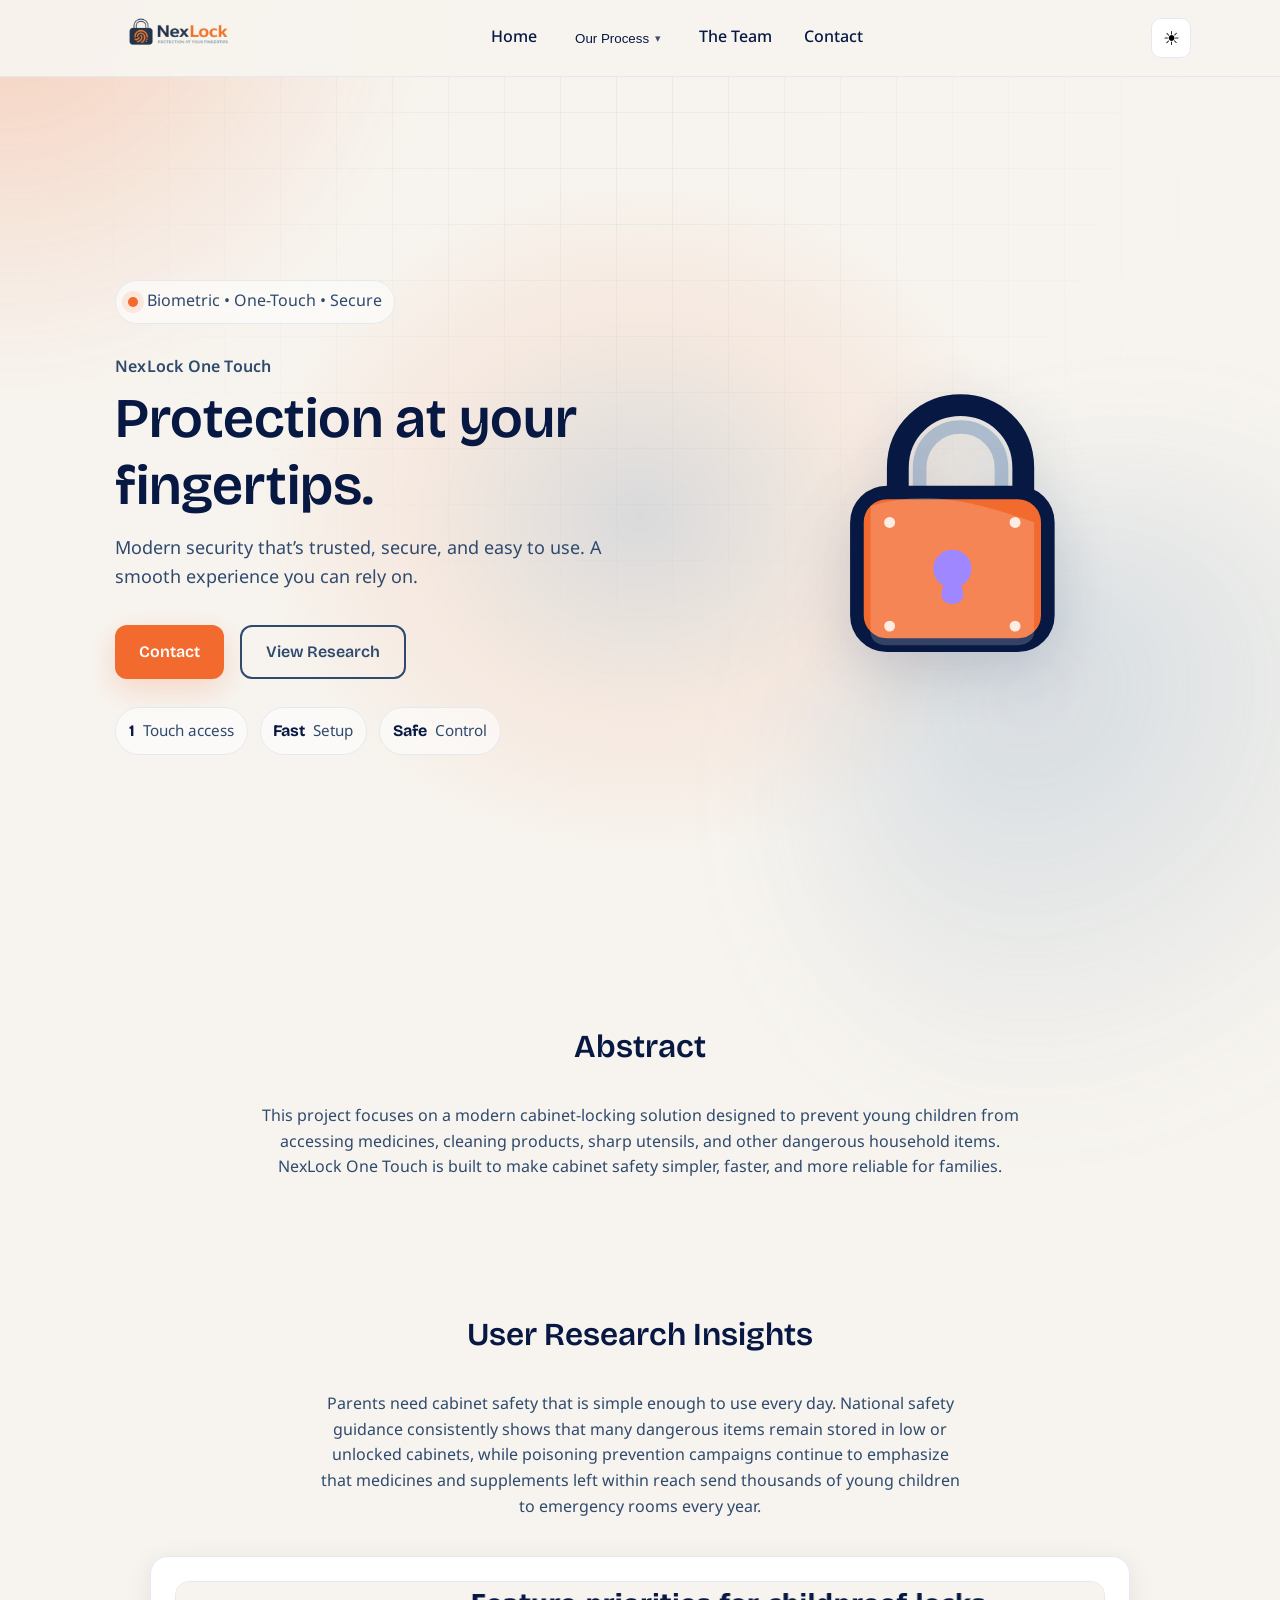
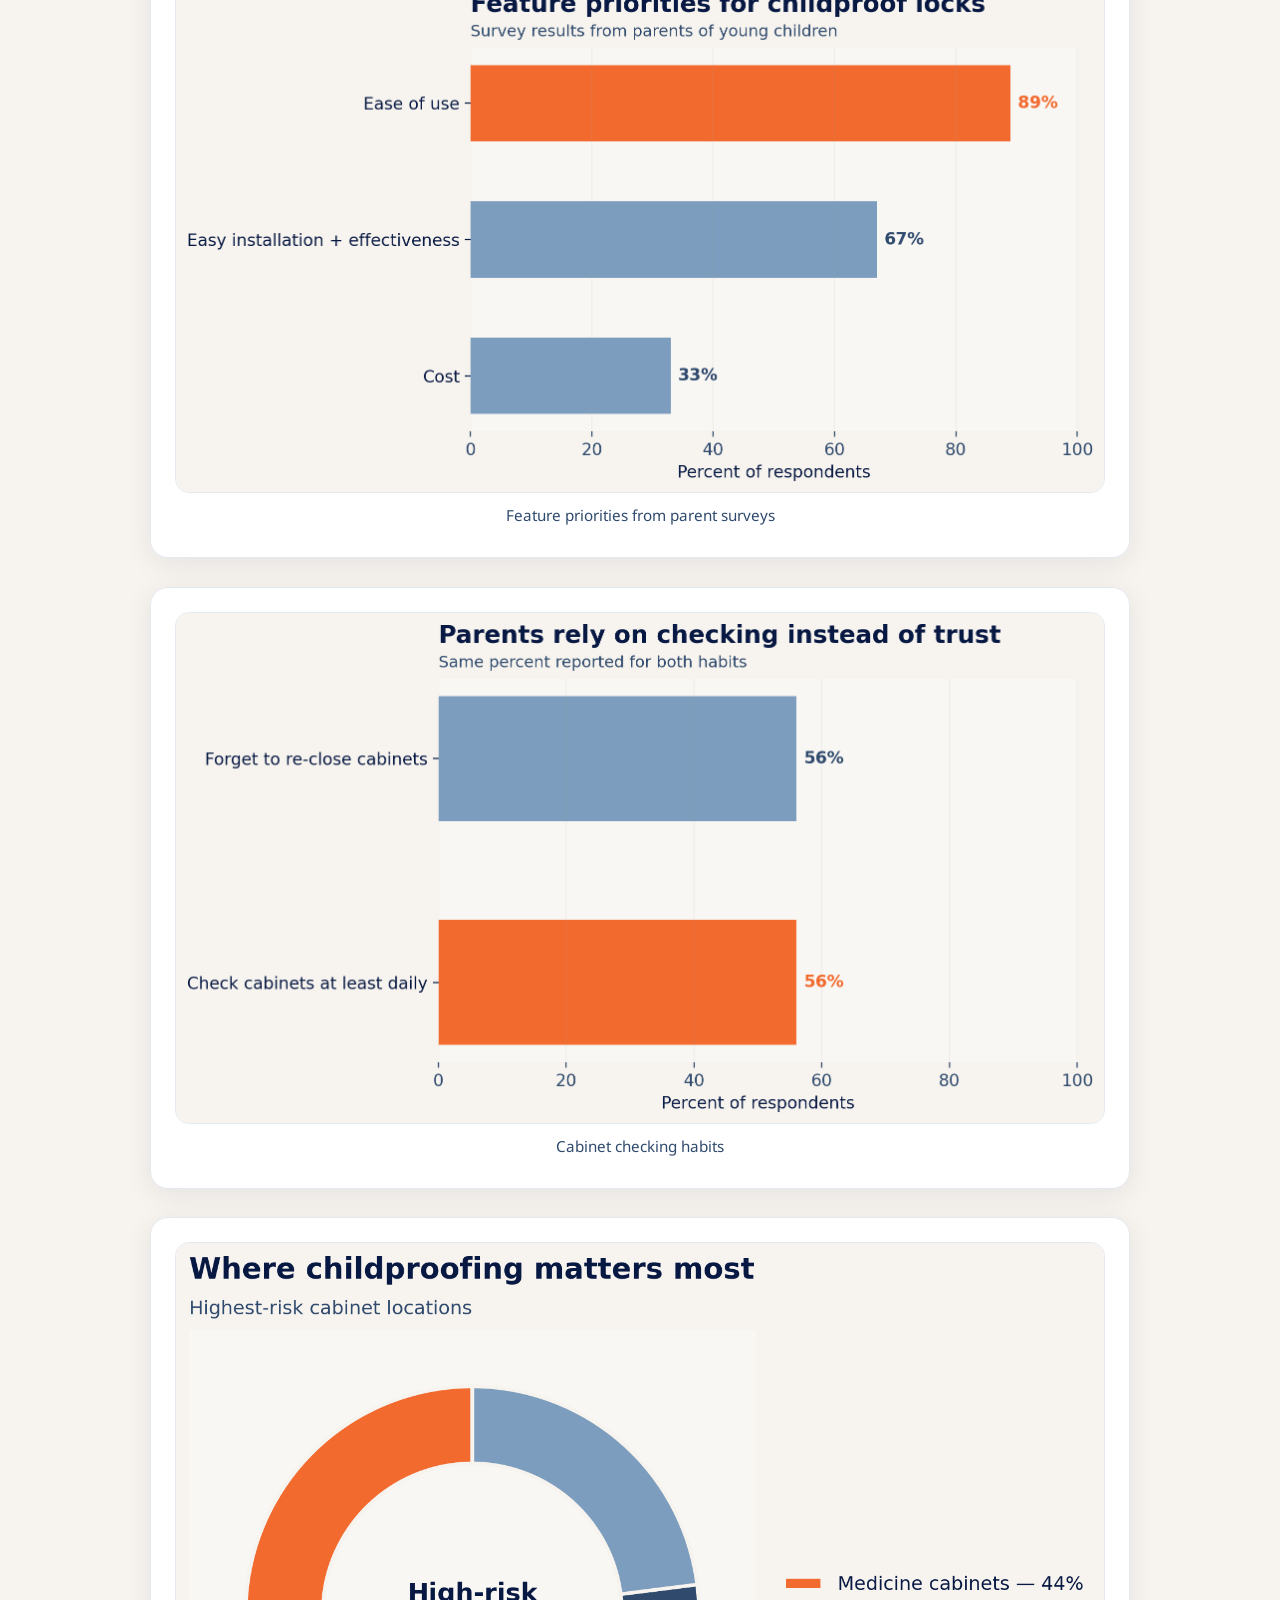
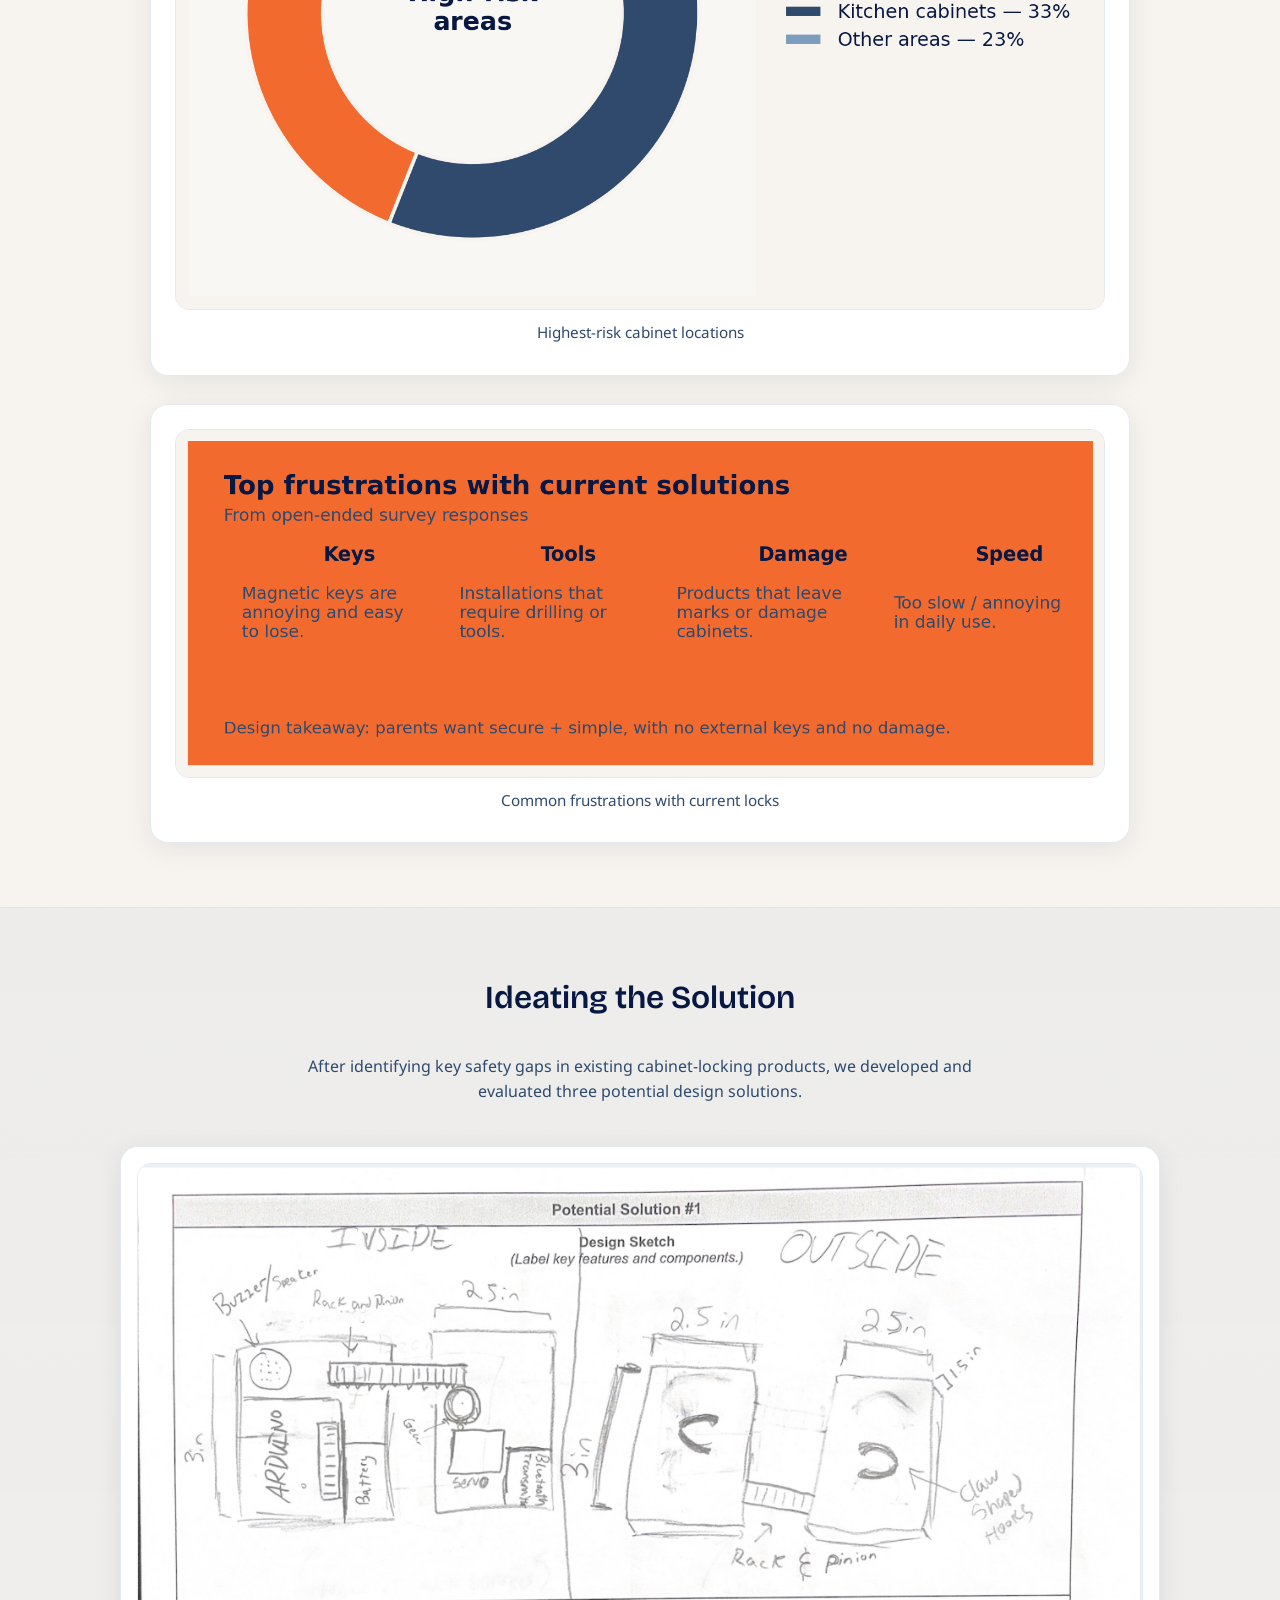
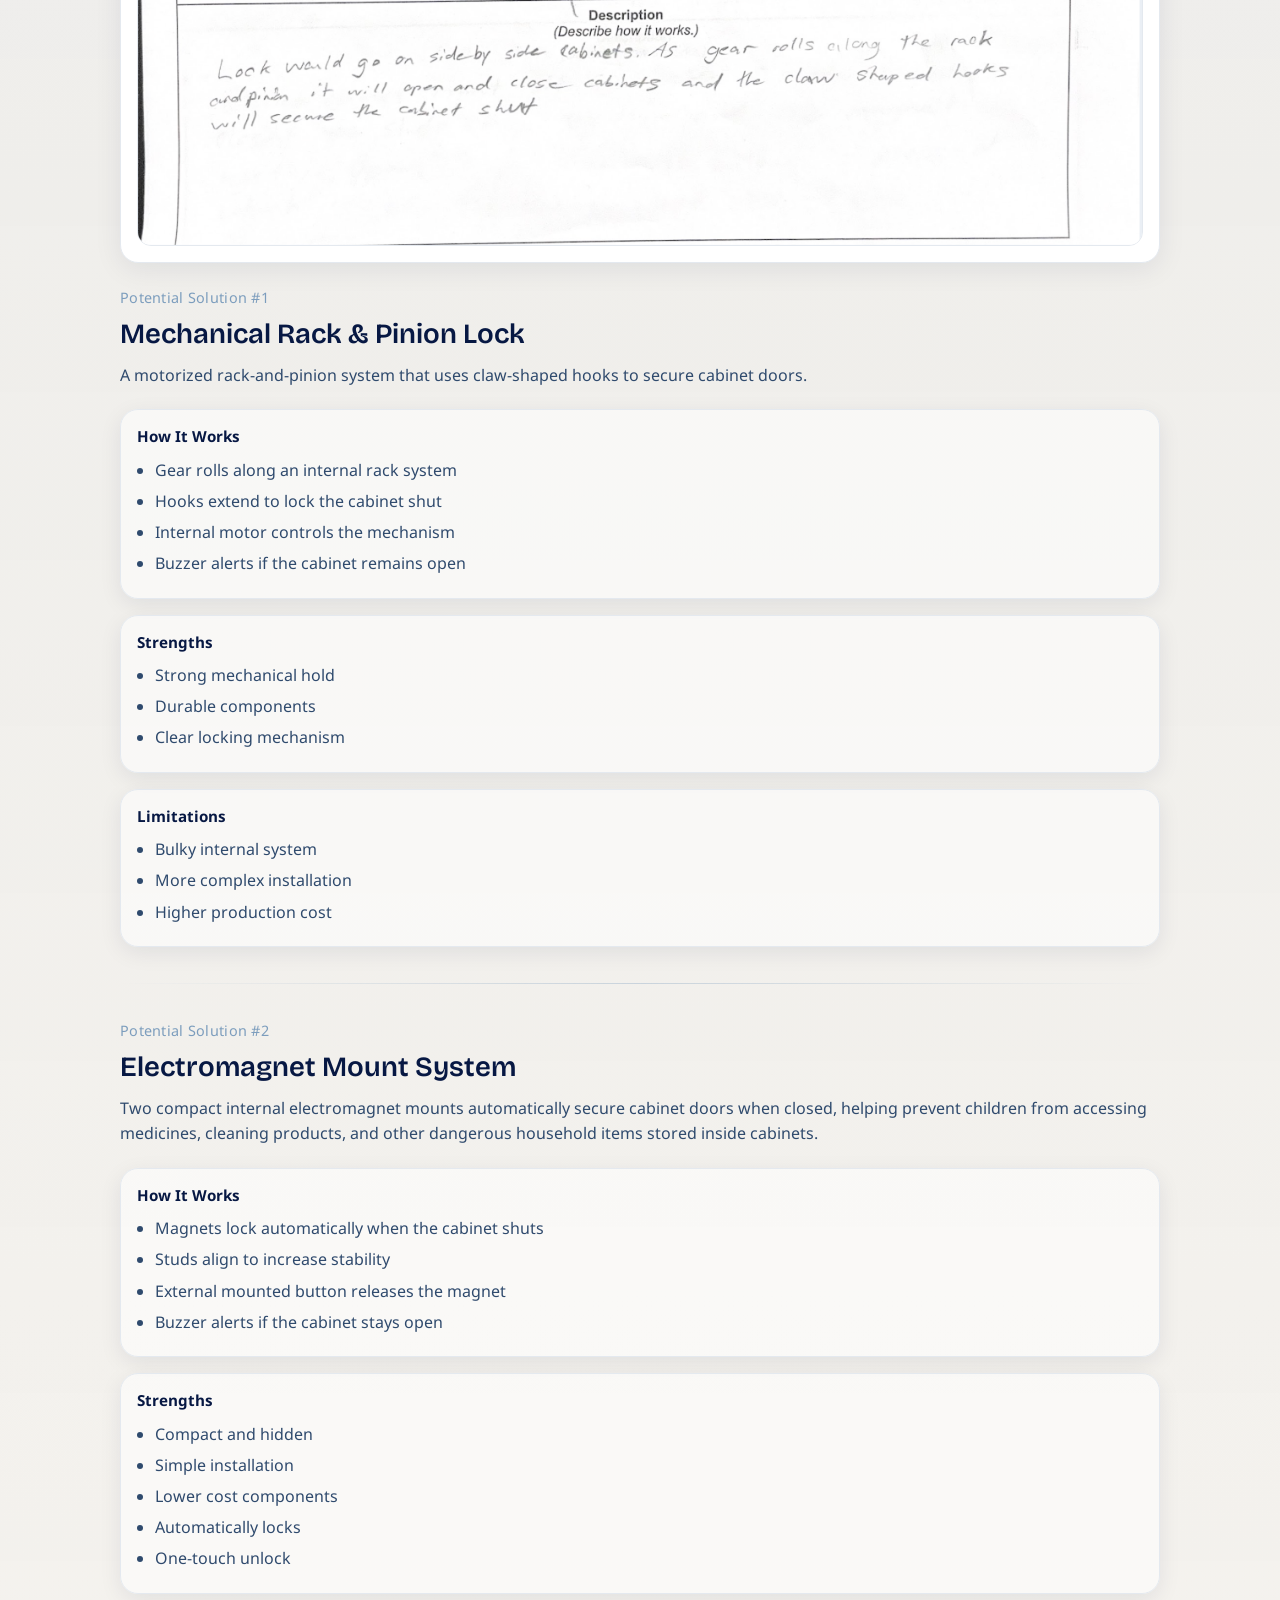
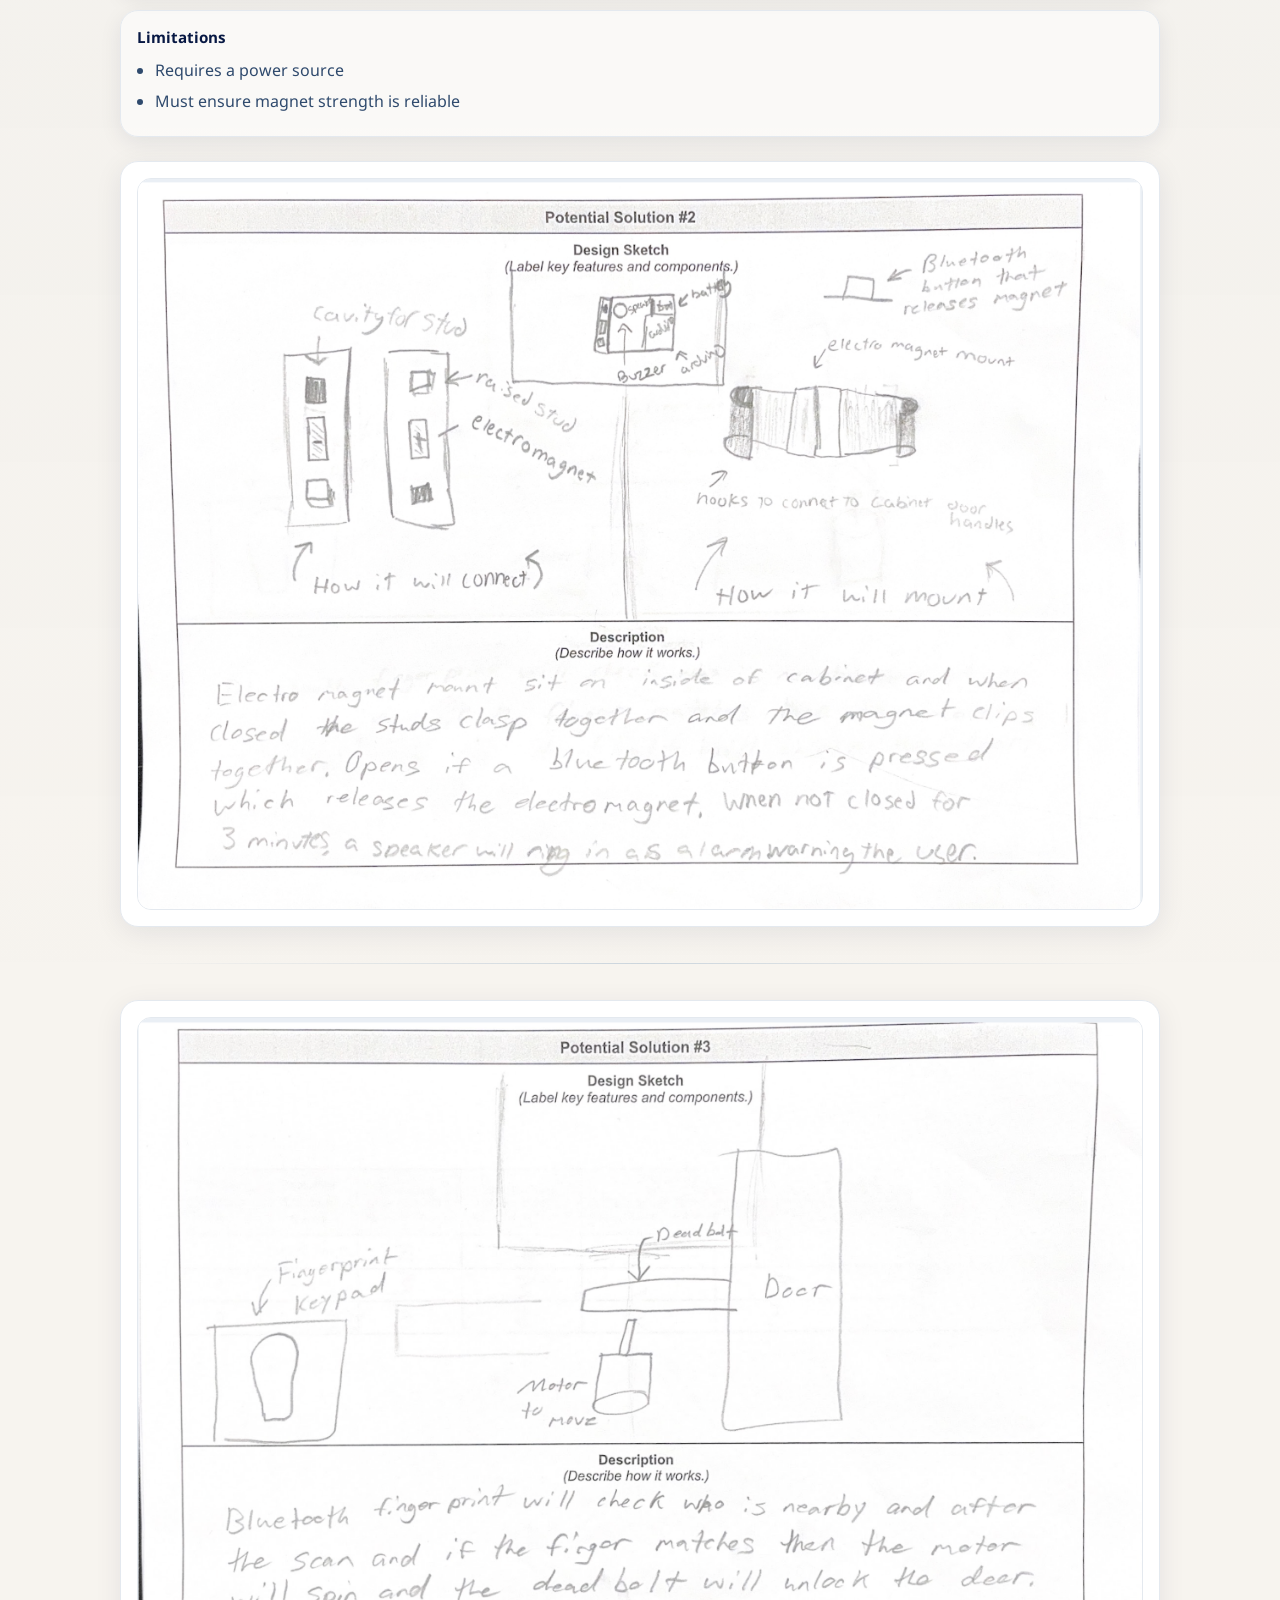
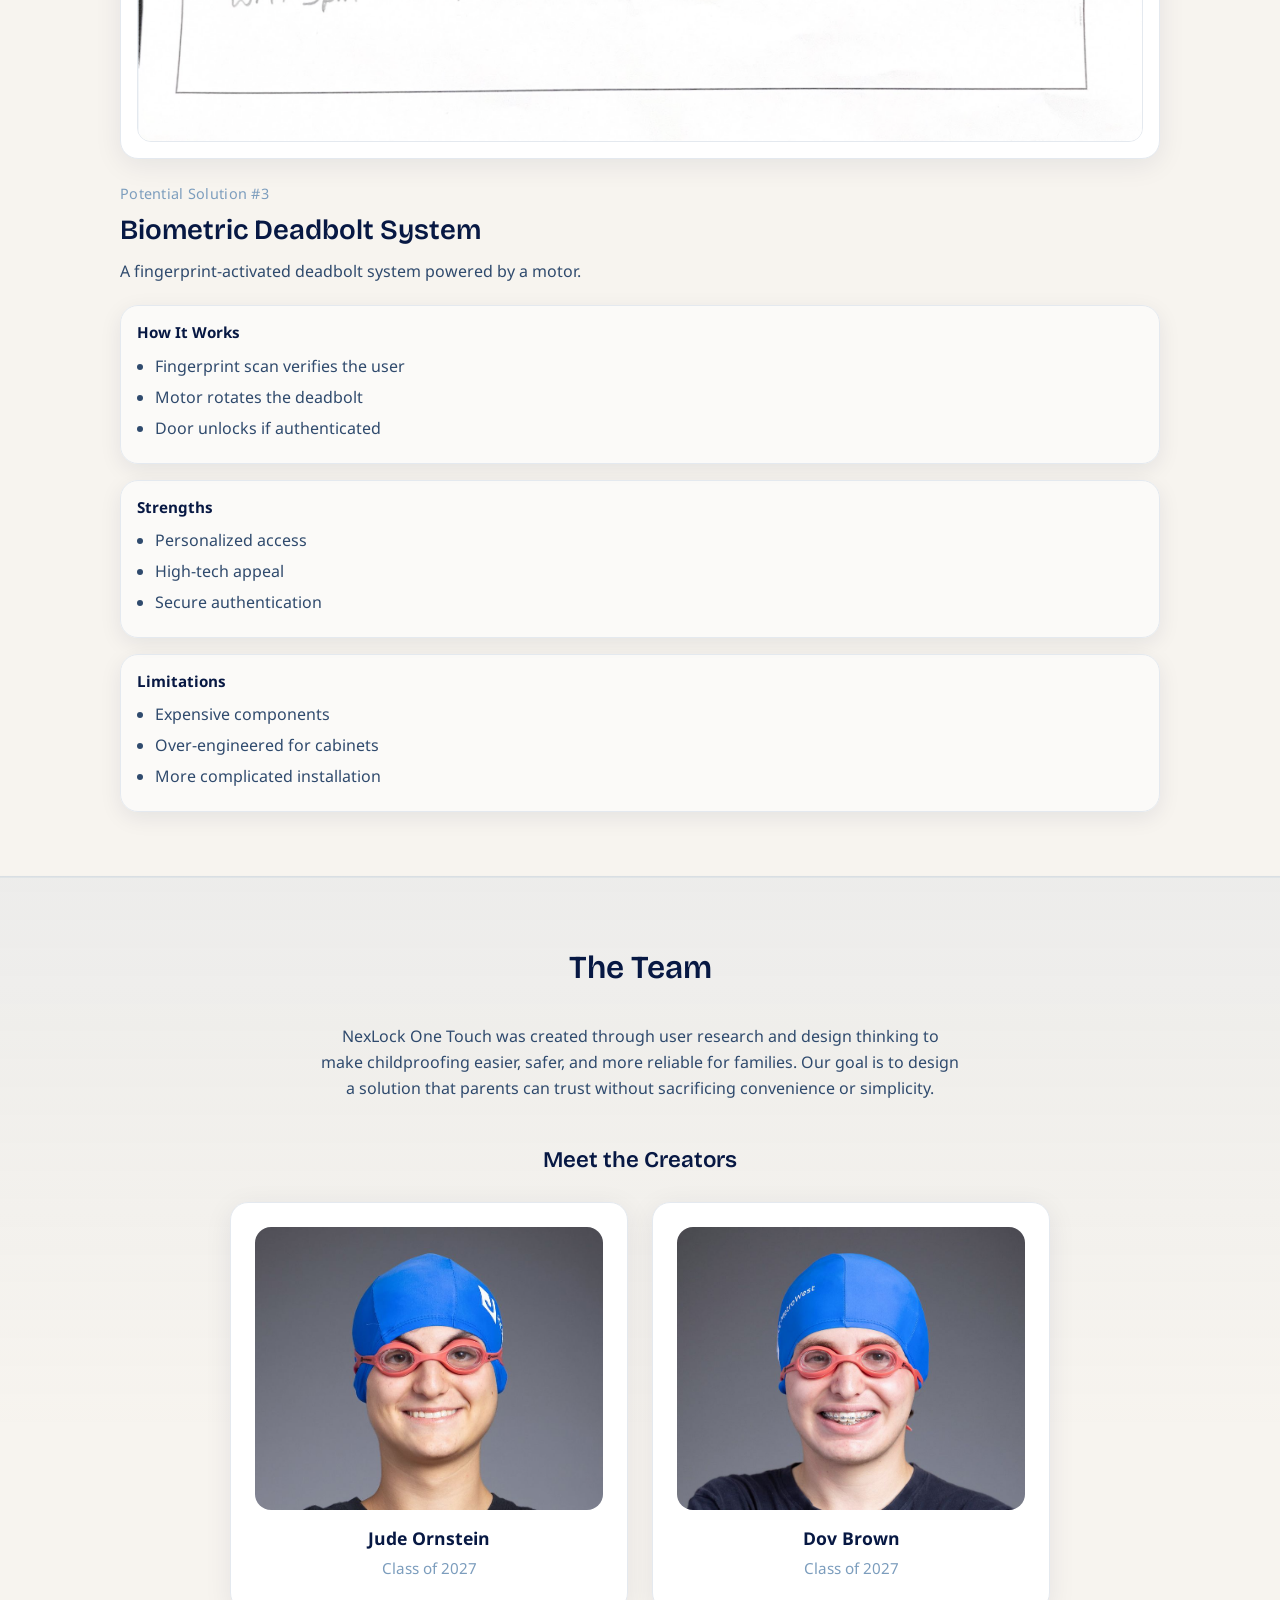
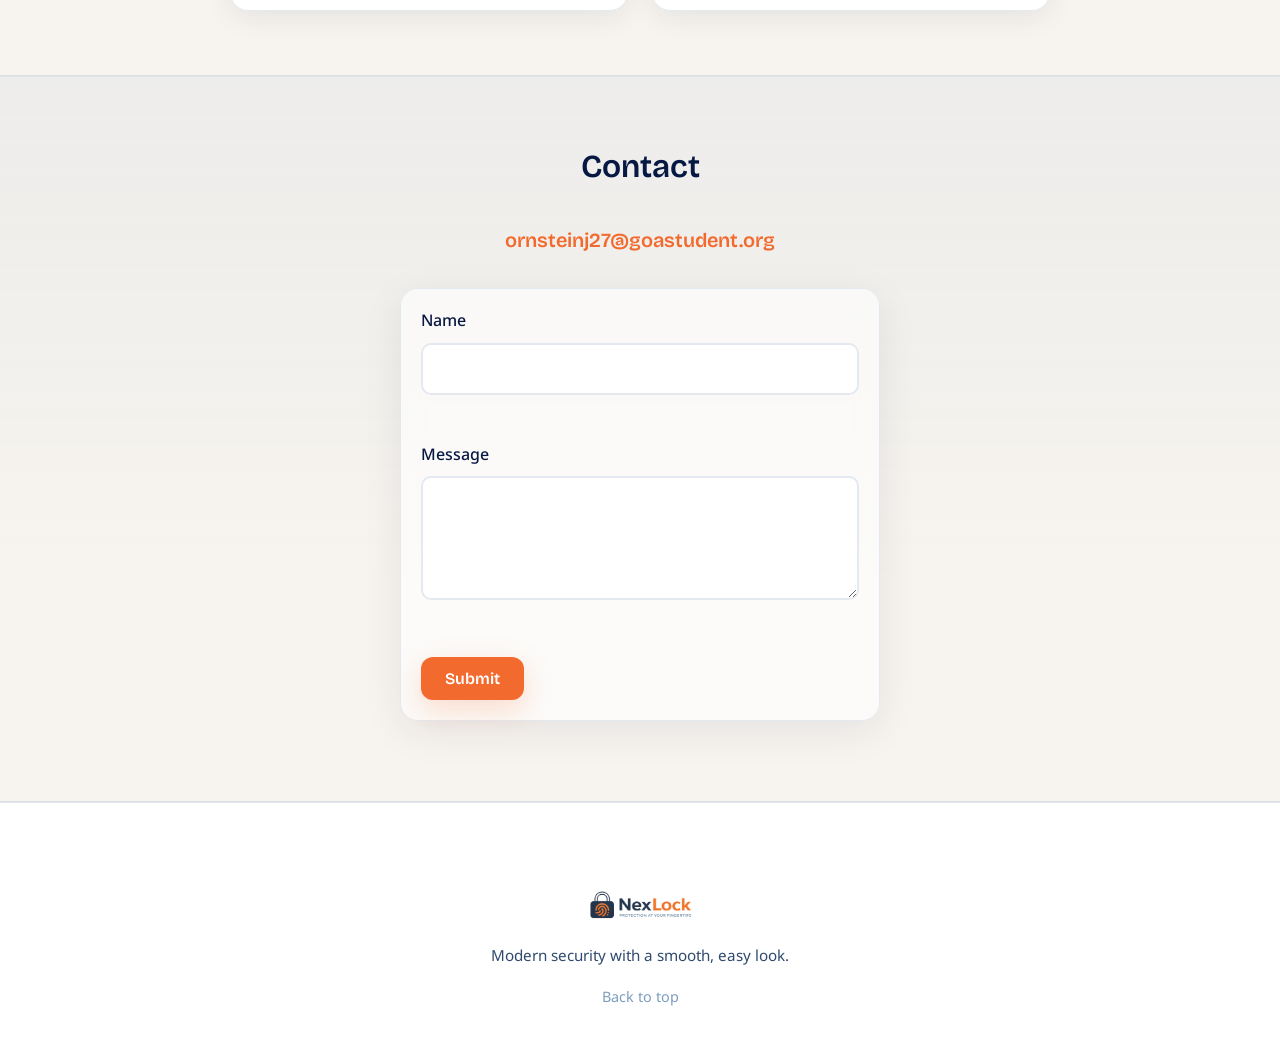
==== index.html @ 86733435 "Update index.html" ====
<!DOCTYPE html>

<html data-theme="light" lang="en">
<head>
<meta charset="utf-8"/>
<meta content="width=device-width, initial-scale=1.0" name="viewport"/>
<title>NexLock One Touch — Protection at your fingertips</title>
<link href="assets/favicon.png" rel="icon" type="image/png"/>
<link href="https://fonts.googleapis.com" rel="preconnect"/>
<link crossorigin="" href="https://fonts.gstatic.com" rel="preconnect"/>
<link href="https://fonts.googleapis.com/css2?family=Bricolage+Grotesque:wght@400;500;600;700&amp;family=Noto+Sans+Thai:wght@300;400;500;600&amp;display=swap" rel="stylesheet"/>
<link href="styles.css" rel="stylesheet"/>
</head>
<body>
<!-- Subtle background grid + glow layers -->
<div aria-hidden="true" class="bg-grid"></div>
<div aria-hidden="true" class="bg-orb bg-orb--a"></div>
<div aria-hidden="true" class="bg-orb bg-orb--b"></div>
<!-- A) Sticky Header -->
<header class="header">
<div class="header-inner">
<a class="logo-link" href="index.html#home">
<img alt="NexLock One Touch" class="logo" src="logo.png"/>
</a>

<nav class="nav">
<a class="nav-link" href="index.html#home">Home</a>
<div class="nav-dropdown">
<button aria-expanded="false" aria-haspopup="true" class="nav-link nav-dropdown-toggle" type="button">
      Our Process
      <span aria-hidden="true" class="chev">▾</span>
</button>
<div class="nav-dropdown-menu" role="menu">
<a class="nav-dropdown-item" href="background-research-problem-definition.html" role="menuitem">Background Research &amp; Problem Definition</a>
<a class="nav-dropdown-item" href="ideate-solution.html" role="menuitem">Ideate Solution</a>
<a class="nav-dropdown-item" href="final-engineering-design.html" role="menuitem">Final Engineering Design</a>
<a class="nav-dropdown-item" href="test-reflect.html" role="menuitem">Test &amp; Reflect</a>
</div>
</div>
<a class="nav-link" href="the-team.html">The Team</a>
<a class="nav-link" href="index.html#contact">Contact</a>
</nav>

<div class="header-actions">
<button aria-label="Toggle light/dark theme" class="theme-toggle" type="button">
<span class="theme-icon sun">☀</span>
<span class="theme-icon moon">☾</span>
</button>
<button aria-expanded="false" aria-label="Open menu" class="hamburger" type="button">
<span class="hamburger-line"></span>
<span class="hamburger-line"></span>
<span class="hamburger-line"></span>
</button>
</div>
</div>
</header>
<!-- Mobile menu overlay -->
<div aria-hidden="true" class="mobile-menu">
<nav class="mobile-nav"><a class="mobile-nav-link" href="index.html#home">Home</a><a class="mobile-nav-link" href="background-research-problem-definition.html">Background Research &amp; Problem Definition</a><a class="mobile-nav-link" href="ideate-solution.html">Ideate Solution</a><a class="mobile-nav-link" href="final-engineering-design.html">Final Engineering Design</a><a class="mobile-nav-link" href="test-reflect.html">Test &amp; Reflect</a><a class="mobile-nav-link" href="the-team.html">The Team</a><a class="mobile-nav-link" href="index.html#contact">Contact</a></nav>
</div>
<main>
<!-- B) Hero Section -->

<!-- D2) Ideate Solution Section -->

<!-- B2) Abstract Section (placeholder for now) -->

<!-- C) About Section -->

<!-- D) Research Section -->

<!-- E) Contact Section -->

<section class="hero" id="home">
  <div class="hero-glow"></div>

  <div class="container hero-layout">
    <div class="hero-content">
      <div class="hero-badge reveal" data-reveal="fade-up">
        <span aria-hidden="true" class="badge-dot"></span>
        <span>Biometric • One-Touch • Secure</span>
      </div>

      <p class="hero-product reveal" data-delay="40" data-reveal="fade-up">
        NexLock One Touch
      </p>

      <h1 class="hero-title reveal" data-delay="80" data-reveal="fade-up">
        Protection at your fingertips.
      </h1>

      <p class="hero-subtitle reveal" data-delay="160" data-reveal="fade-up">
        Modern security that’s trusted, secure, and easy to use. A smooth experience you can rely on.
      </p>

      <div class="hero-buttons reveal" data-delay="240" data-reveal="fade-up">
        <a class="btn btn-primary" href="#contact">Contact</a>
        <a class="btn btn-secondary" href="#research">View Research</a>
      </div>

      <div class="hero-metrics reveal" data-delay="320" data-reveal="fade-up">
        <div class="metric"><span class="metric-k">1</span><span class="metric-l">Touch access</span></div>
        <div class="metric"><span class="metric-k">Fast</span><span class="metric-l">Setup</span></div>
        <div class="metric"><span class="metric-k">Safe</span><span class="metric-l">Control</span></div>
      </div>
    </div>
        <div class="hero-lock-side reveal" data-delay="220" data-reveal="fade-left">
  <div class="hero-lock" role="img" aria-label="Interactive lock">
    <svg class="lock-svg" viewBox="0 0 220 220" xmlns="http://www.w3.org/2000/svg">

<g class="lock-rays">
  <path d="M212 66 L228 58"/>
  <path d="M220 90 L234 90"/>
  <path d="M210 108 L226 118"/>
</g>

      <g class="lock-shackle">
        <path d="M82 96 V74 C82 46 104 28 128 28 C152 28 174 46 174 74 V96"
        fill="none"
        stroke="var(--deep-navy)"
        stroke-width="16"
        stroke-linecap="round"
        stroke-linejoin="round"/>

        <path d="M98 96 V74 C98 56 112 44 128 44 C144 44 158 56 158 74 V96"
        fill="none"
        stroke="var(--muted-blue)"
        stroke-width="10"
        stroke-linecap="round"
        stroke-linejoin="round"
        opacity="0.55"/>
      </g>

      <rect x="52" y="92" width="140" height="112" rx="22"
      fill="var(--accent-orange)"
      stroke="var(--deep-navy)"
      stroke-width="10"/>

      <path d="M62 102 C96 92, 126 94, 182 114 V194 C182 202, 174 204, 170 204 H74 C66 204, 62 200, 62 194 Z"
      fill="rgba(255,255,255,0.18)"/>

      <g fill="rgba(255,255,255,0.85)">
        <circle cx="76" cy="114" r="4"/>
        <circle cx="168" cy="114" r="4"/>
        <circle cx="76" cy="190" r="4"/>
        <circle cx="168" cy="190" r="4"/>
      </g>

      <g>
        <circle cx="122" cy="148" r="14" fill="#9f87ff"/>
        <path d="M122 158 C116 158, 114 162, 114 167 C114 176, 130 176, 130 167 C130 162, 128 158, 122 158 Z"
        fill="#9f87ff"/>
      </g>

    </svg>
  </div>
</div>
</div>
</section>
<section class="section" id="abstract">
<div class="container">
<h2 class="section-title">Abstract</h2>
<p class="abstract-text">
          This project focuses on a modern cabinet-locking solution designed to prevent young children from accessing medicines, cleaning products, sharp utensils, and other dangerous household items. NexLock One Touch is built to make cabinet safety simpler, faster, and more reliable for families.
        </p>
</div>
</section><section class="section" id="research">
<div class="container">
<h2 class="section-title">User Research Insights</h2>
<p class="research-intro">
          Parents need cabinet safety that is simple enough to use every day. National safety guidance consistently shows that many dangerous items remain stored in low or unlocked cabinets, while poisoning prevention campaigns continue to emphasize that medicines and supplements left within reach send thousands of young children to emergency rooms every year.
        </p>
<div class="research-grid">
<article class="research-card reveal" data-reveal="fade-up">
<div class="research-image-wrapper">
<img alt="Chart showing feature priorities from parent surveys" class="research-image" src="feature_priorities.png"/>
</div>
<p class="research-caption">Feature priorities from parent surveys</p>
</article>
<article class="research-card reveal" data-delay="80" data-reveal="fade-up">
<div class="research-image-wrapper">
<img alt="Visualization of cabinet checking habits" class="research-image" src="checking_behavior.png"/>
</div>
<p class="research-caption">Cabinet checking habits</p>
</article>
<article class="research-card reveal" data-delay="120" data-reveal="fade-up">
<div class="research-image-wrapper">
<img alt="Donut chart of highest-risk cabinet locations" class="research-image" src="risk_areas_donut.png"/>
</div>
<p class="research-caption">Highest-risk cabinet locations</p>
</article>
<article class="research-card reveal" data-delay="160" data-reveal="fade-up">
<div class="research-image-wrapper">
<img alt="Diagram of common frustrations with current locks" class="research-image" src="pain_points.png"/>
</div>
<p class="research-caption">Common frustrations with current locks</p>
</article>
</div>
</div>
</section><section class="section section-alt" id="ideate">
<div class="container">
<header class="section-header">
<h2 class="section-title">Ideating the Solution</h2>
<p class="section-subtitle">
  After identifying key safety gaps in existing cabinet-locking products, we developed and evaluated three potential design solutions.
</p>
</header>
<!-- Solution 1: Image left, text right -->
<article class="solution-block">
<div class="solution-grid">
<div class="solution-media reveal" data-reveal="fade-up">
<div class="solution-media-card">
<img alt="Sketch of Potential Solution #1: Mechanical Rack &amp; Pinion Lock" class="solution-image" src="solution1.png"/>
</div>
</div>
<div class="solution-content reveal" data-delay="80" data-reveal="fade-up">
<p class="solution-label">Potential Solution #1</p>
<h3 class="solution-title">Mechanical Rack &amp; Pinion Lock</h3>
<p class="solution-overview">A motorized rack-and-pinion system that uses claw-shaped hooks to secure cabinet doors.</p>
<div class="solution-lists">
<div class="solution-list">
<h4 class="solution-list-title">How It Works</h4>
<ul>
<li>Gear rolls along an internal rack system</li>
<li>Hooks extend to lock the cabinet shut</li>
<li>Internal motor controls the mechanism</li>
<li>Buzzer alerts if the cabinet remains open</li>
</ul>
</div>
<div class="solution-list">
<h4 class="solution-list-title">Strengths</h4>
<ul>
<li>Strong mechanical hold</li>
<li>Durable components</li>
<li>Clear locking mechanism</li>
</ul>
</div>
<div class="solution-list">
<h4 class="solution-list-title">Limitations</h4>
<ul>
<li>Bulky internal system</li>
<li>More complex installation</li>
<li>Higher production cost</li>
</ul>
</div>
</div>
</div>
</div>
</article>
<div aria-hidden="true" class="section-divider"></div>
<!-- Solution 2: Text left, image right -->
<article class="solution-block">
<div class="solution-grid solution-grid--reverse">
<div class="solution-media reveal" data-delay="80" data-reveal="fade-up">
<div class="solution-media-card">
<img alt="Sketch of Potential Solution #2: Electromagnet Mount System" class="solution-image" src="solution2.png"/>
</div>
</div>
<div class="solution-content reveal" data-reveal="fade-up">
<p class="solution-label">Potential Solution #2</p>
<div class="solution-title-row">
<h3 class="solution-title">Electromagnet Mount System</h3>
</div>
<p class="solution-overview">
Two compact internal electromagnet mounts automatically secure cabinet doors when closed, helping prevent children from accessing medicines, cleaning products, and other dangerous household items stored inside cabinets.
</p>
      <div class="solution-lists">
<div class="solution-list">
<h4 class="solution-list-title">How It Works</h4>
<ul>
<li>Magnets lock automatically when the cabinet shuts</li>
<li>Studs align to increase stability</li>
<li>External mounted button releases the magnet</li>
<li>Buzzer alerts if the cabinet stays open</li>
</ul>
</div>
<div class="solution-list">
<h4 class="solution-list-title">Strengths</h4>
<ul>
<li>Compact and hidden</li>
<li>Simple installation</li>
<li>Lower cost components</li>
<li>Automatically locks</li>
<li>One-touch unlock</li>
</ul>
</div>
<div class="solution-list">
<h4 class="solution-list-title">Limitations</h4>
<ul>
<li>Requires a power source</li>
<li>Must ensure magnet strength is reliable</li>
</ul>
</div>
</div>
</div>
</div>
</article>
<div aria-hidden="true" class="section-divider"></div>
<!-- Solution 3: Image left, text right -->
<article class="solution-block">
<div class="solution-grid">
<div class="solution-media reveal" data-reveal="fade-up">
<div class="solution-media-card">
<img alt="Sketch of Potential Solution #3: Biometric Deadbolt System" class="solution-image" src="solution3.png"/>
</div>
</div>
<div class="solution-content reveal" data-delay="80" data-reveal="fade-up">
<p class="solution-label">Potential Solution #3</p>
<h3 class="solution-title">Biometric Deadbolt System</h3>
<p class="solution-overview">A fingerprint-activated deadbolt system powered by a motor.</p>
<div class="solution-lists">
<div class="solution-list">
<h4 class="solution-list-title">How It Works</h4>
<ul>
<li>Fingerprint scan verifies the user</li>
<li>Motor rotates the deadbolt</li>
<li>Door unlocks if authenticated</li>
</ul>
</div>
<div class="solution-list">
<h4 class="solution-list-title">Strengths</h4>
<ul>
<li>Personalized access</li>
<li>High-tech appeal</li>
<li>Secure authentication</li>
</ul>
</div>
<div class="solution-list">
<h4 class="solution-list-title">Limitations</h4>
<ul>
<li>Expensive components</li>
<li>Over-engineered for cabinets</li>
<li>More complicated installation</li>
</ul>
</div>
</div>
</div>
</div>
</article>
</div>
</section><section class="section section-alt" id="team">
<div class="container">
<h2 class="section-title">The Team</h2>
<p class="about-intro">
          NexLock One Touch was created through user research and design thinking to make childproofing easier, safer, and more reliable for families.
          Our goal is to design a solution that parents can trust without sacrificing convenience or simplicity.
        </p>
<div class="creators">
<h3 class="creators-heading">Meet the Creators</h3>
<div class="creators-grid">
<article class="creator-card reveal" data-reveal="fade-up">
<img alt="Portrait of Jude Ornstein" class="creator-image" src="jude-ornstein.png"/>
<h4 class="creator-name">Jude Ornstein</h4>
<p class="creator-meta">Class of 2027</p>
</article>
<article class="creator-card reveal" data-delay="80" data-reveal="fade-up">
<img alt="Portrait of Dov Brown" class="creator-image" src="dov-brown.png"/>
<h4 class="creator-name">Dov Brown</h4>
<p class="creator-meta">Class of 2027</p>
</article>
</div>
</div>
</div>
</section><section class="contact section section-alt" id="contact">
<div class="container">
<h2 class="section-title">Contact</h2>
<p class="contact-email">
<a href="mailto:ornsteinj27@goastudent.org">ornsteinj27@goastudent.org</a>
</p>
<form class="contact-form reveal" data-reveal="fade-up" novalidate="">
<div class="form-group">
<label for="name">Name</label>
<input id="name" name="name" required="" type="text"/>
<span class="error-message" role="alert"></span>
</div>
<div class="form-group">
<label for="message">Message</label>
<textarea id="message" name="message" required="" rows="4"></textarea>
<span class="error-message" role="alert"></span>
</div>
<button class="btn btn-primary" type="submit">Submit</button>
</form>
<div aria-live="polite" class="demo-message" hidden="">
          Demo only — please email us at <a href="mailto:ornsteinj27@goastudent.org">ornsteinj27@goastudent.org</a>
</div>
</div>
</section></main>
<!-- F) Footer -->
<footer class="footer">
<div class="container footer-inner">
<img alt="NexLock One Touch" class="footer-logo" src="logo.png"/>
<p class="footer-tagline">Modern security with a smooth, easy look.</p>
<a class="back-to-top" href="#home">Back to top</a>
</div>
</footer>
<script src="script.js"></script>
</body>
</html>
---- styles.css ----
/* ============================================
   NexLock — Brand Styles
   Color palette from concept board
   ============================================ */

:root {
  /* Colors */
  --deep-navy: #071843;
  --blue: #2F4A6D;
  --muted-blue: #7C9DBD;
  --light-gray: #E4E9EF;
  --off-white: #F7F4EF;
  --accent-orange: #F26A2E;

  /* Theme (light default) */
  --bg-primary: var(--off-white);
  --bg-secondary: #fff;
  --text-primary: var(--deep-navy);
  --text-secondary: var(--blue);
  --text-muted: var(--muted-blue);
  --border-color: var(--light-gray);
  --shadow-color: rgba(7, 24, 67, 0.08);
  --header-bg: rgba(247, 244, 239, 0.95);

  /* Motion */
  --ease-out: cubic-bezier(.22, 1, .36, 1);
  --radius-xl: 18px;
  --radius-lg: 14px;
  --radius-md: 12px;
}

[data-theme="dark"] {
  --bg-primary: #0d1629;
  --bg-secondary: var(--deep-navy);
  --text-primary: var(--off-white);
  --text-secondary: var(--light-gray);
  --text-muted: var(--muted-blue);
  --border-color: var(--blue);
  --shadow-color: rgba(0, 0, 0, 0.3);
  --header-bg: rgba(7, 24, 67, 0.95);
}

/* Reset & base */
*,
*::before,
*::after {
  box-sizing: border-box;
}

html {
  scroll-behavior: smooth;
}

body {
  margin: 0;
  font-family: "Noto Sans Thai", system-ui, -apple-system, sans-serif;
  font-size: 1rem;
  line-height: 1.6;
  color: var(--text-primary);
  background-color: var(--bg-primary);
  transition: background-color 0.3s ease, color 0.3s ease;
}

/* Background layers */
.bg-grid {
  position: fixed;
  inset: 0;
  z-index: -3;
  background:
    linear-gradient(to right, rgba(47,74,109,.06) 1px, transparent 1px),
    linear-gradient(to bottom, rgba(47,74,109,.06) 1px, transparent 1px);
  background-size: 56px 56px;
  mask-image: radial-gradient(circle at 50% 10%, black 0%, transparent 60%);
  pointer-events: none;
}

.bg-orb {
  position: fixed;
  width: 680px;
  height: 680px;
  border-radius: 999px;
  filter: blur(70px);
  opacity: .55;
  z-index: -4;
  pointer-events: none;
}

.bg-orb--a {
  top: -240px;
  left: -200px;
  background: radial-gradient(circle at 30% 30%, rgba(242,106,46,.55), transparent 60%);
}

.bg-orb--b {
  bottom: -260px;
  right: -220px;
  background: radial-gradient(circle at 30% 30%, rgba(124,157,189,.55), transparent 62%);
}

/* Typography */
h1, h2, h3 {
  font-family: "Bricolage Grotesque", system-ui, sans-serif;
  font-weight: 600;
}

a {
  color: var(--accent-orange);
  text-decoration: none;
  transition: color 0.2s ease, opacity 0.2s ease;
}

a:hover {
  opacity: 0.85;
}

/* Layout */
.container {
  max-width: 1150px;
  margin: 0 auto;
  padding: 0 1.5rem;
}

/* ============================================
   Header
   ============================================ */

.header {
  position: sticky;
  top: 0;
  z-index: 100;
  background: var(--header-bg);
  backdrop-filter: blur(10px);
  -webkit-backdrop-filter: blur(10px);
  border-bottom: 1px solid var(--border-color);
  transition: background 0.3s ease;
}

/* Add subtle shadow when scrolling */
.header.is-scrolled {
  box-shadow: 0 10px 30px var(--shadow-color);
}

.header-inner {
  display: flex;
  align-items: center;
  justify-content: space-between;
  max-width: 1150px;
  margin: 0 auto;
  padding: 1rem 1.5rem;
}

.logo-link {
  display: block;
}

.logo {
  height: 76px;
  width: auto;
  display: block;
}

.nav {
  display: none;
  gap: 2rem;
}

.nav-link {
  color: var(--text-primary);
  font-weight: 500;
  position: relative;
}

.nav-link::after {
  content: "";
  position: absolute;
  left: 0;
  bottom: -8px;
  width: 100%;
  height: 2px;
  background: linear-gradient(90deg, var(--accent-orange), rgba(242,106,46,0));
  transform: scaleX(0);
  transform-origin: left;
  transition: transform .25s var(--ease-out);
}

.nav-link:hover::after {
  transform: scaleX(1);
}

.nav-link:hover {
  color: var(--accent-orange);
}

.header-actions {
  display: flex;
  align-items: center;
  gap: 1rem;
}

.theme-toggle {
  position: relative;
  background: var(--bg-secondary);
  border: 1px solid var(--border-color);
  width: 40px;
  height: 40px;
  border-radius: 10px;
  cursor: pointer;
  display: flex;
  align-items: center;
  justify-content: center;
  transition: background 0.2s, border-color 0.2s;
}

.theme-toggle:hover {
  background: var(--light-gray);
}

.theme-icon {
  position: absolute;
  font-size: 1.2rem;
}

.theme-icon.moon {
  display: none;
}

[data-theme="dark"] .theme-icon.sun {
  display: none;
}

[data-theme="dark"] .theme-icon.moon {
  display: inline;
}

.hamburger {
  display: flex;
  flex-direction: column;
  justify-content: center;
  gap: 5px;
  width: 40px;
  height: 40px;
  background: transparent;
  border: none;
  cursor: pointer;
  padding: 0;
}

.hamburger-line {
  display: block;
  width: 24px;
  height: 2px;
  background: var(--text-primary);
  border-radius: 2px;
  transition: transform 0.3s ease;
}

.hamburger[aria-expanded="true"] .hamburger-line:nth-child(1) {
  transform: translateY(7px) rotate(45deg);
}

.hamburger[aria-expanded="true"] .hamburger-line:nth-child(2) {
  opacity: 0;
}

.hamburger[aria-expanded="true"] .hamburger-line:nth-child(3) {
  transform: translateY(-7px) rotate(-45deg);
}

/* Mobile menu */
.mobile-menu {
  position: fixed;
  top: 0;
  left: 0;
  right: 0;
  bottom: 0;
  background: var(--header-bg);
  z-index: 99;
  display: flex;
  align-items: center;
  justify-content: center;
  opacity: 0;
  visibility: hidden;
  transition: opacity 0.3s ease, visibility 0.3s ease;
}

.mobile-menu.is-open {
  opacity: 1;
  visibility: visible;
}

.mobile-nav {
  display: flex;
  flex-direction: column;
  align-items: center;
  gap: 1.5rem;
}

.mobile-nav-link {
  font-family: "Bricolage Grotesque", sans-serif;
  font-size: 1.25rem;
  font-weight: 500;
  color: var(--text-primary);
}

.mobile-nav-link:hover {
  color: var(--accent-orange);
}

@media (min-width: 768px) {
  .nav {
    display: flex;
  }

  .hamburger {
    display: none;
  }
}

/* ============================================
   Hero
   ============================================ */

.hero {
  position: relative;
  min-height: 80vh;
  display: flex;
  align-items: center;
  padding: 5rem 0;
  overflow: hidden;
}

.hero-glow {
  position: absolute;
  top: 50%;
  left: 50%;
  transform: translate(-50%, -50%);
  width: 120%;
  max-width: 800px;
  height: 80%;
  background: radial-gradient(
    ellipse at center,
    rgba(47, 74, 109, 0.15) 0%,
    rgba(242, 106, 46, 0.08) 40%,
    transparent 70%
  );
  pointer-events: none;
}

.hero-badge {
  display: inline-flex;
  align-items: center;
  gap: .55rem;
  padding: .5rem .75rem;
  border-radius: 999px;
  border: 1px solid var(--border-color);
  background: rgba(255,255,255,.55);
  color: var(--text-secondary);
  width: fit-content;
  backdrop-filter: blur(10px);
  -webkit-backdrop-filter: blur(10px);
  margin-bottom: 1.25rem;
}

.hero-product {
  margin: .75rem 0 .25rem 0;
  font-family: var(--font-display);
  font-weight: 600;
  letter-spacing: .2px;
  color: var(--text-secondary);
}

[data-theme="dark"] .hero-badge {
  background: rgba(7,24,67,.55);
}

.badge-dot {
  width: 10px;
  height: 10px;
  border-radius: 999px;
  background: var(--accent-orange);
  box-shadow: 0 0 0 6px rgba(242,106,46,.12);
}

.hero-content {
  position: relative;
  z-index: 1;
}

.hero-title {
  font-size: clamp(2rem, 5vw, 3.5rem);
  line-height: 1.2;
  margin: 0 0 1rem 0;
  color: var(--text-primary);
}

.hero-subtitle {
  font-size: 1.125rem;
  color: var(--text-secondary);
  max-width: 500px;
  margin: 0 0 2rem 0;
}

.hero-buttons {
  display: flex;
  flex-wrap: wrap;
  gap: 1rem;
}

/* Buttons */
.btn {
  display: inline-flex;
  align-items: center;
  justify-content: center;
  padding: 0.75rem 1.5rem;
  font-family: "Bricolage Grotesque", sans-serif;
  font-size: 1rem;
  font-weight: 600;
  border-radius: 12px;
  border: none;
  cursor: pointer;
  transition: background .2s var(--ease-out), color .2s var(--ease-out), transform .2s var(--ease-out), box-shadow .2s var(--ease-out);
}

.btn:hover {
  transform: translateY(-1px);
}

.btn-primary {
  background: var(--accent-orange);
  color: white;
  box-shadow: 0 10px 30px rgba(242,106,46,.22);
}

.btn-primary:hover {
  background: #e05a22;
  color: white;
}

.btn-secondary {
  background: transparent;
  color: var(--blue);
  border: 2px solid var(--blue);
}

.btn-secondary:hover {
  box-shadow: 0 10px 30px rgba(47,74,109,.18);
}

.btn-secondary:hover {
  background: var(--blue);
  color: white;
}

.btn-download {
  background: var(--deep-navy);
  color: white;
  margin-top: 1rem;
}

.btn-download:hover {
  background: var(--blue);
  color: white;
}

/* ============================================
   Sections
   ============================================ */

.section {
  padding: 4rem 0;
}

.section-alt {
  background: linear-gradient(180deg, rgba(124,157,189,.08), transparent 70%);
  border-top: 1px solid rgba(124,157,189,.18);
  border-bottom: 1px solid rgba(124,157,189,.18);
}

[data-theme="dark"] .section-alt {
  background: linear-gradient(180deg, rgba(47,74,109,.22), transparent 70%);
  border-top: 1px solid rgba(124,157,189,.22);
  border-bottom: 1px solid rgba(124,157,189,.22);
}

.section-title {
  font-size: 2rem;
  margin: 0 0 2rem 0;
  text-align: center;
  color: var(--text-primary);
}

/* About */
.about-intro {
  max-width: 640px;
  margin: 0 auto 2.5rem auto;
  text-align: center;
  color: var(--text-secondary);
}

.creators {
  max-width: 820px;
  margin: 0 auto;
}

.creators-heading {
  font-size: 1.4rem;
  text-align: center;
  margin: 0 0 1.5rem 0;
  color: var(--text-primary);
}

.creators-grid {
  display: grid;
  grid-template-columns: repeat(auto-fit, minmax(220px, 1fr));
  gap: 1.5rem;
}

.creator-card {
  background: var(--bg-secondary);
  border-radius: var(--radius-xl);
  border: 1px solid var(--border-color);
  box-shadow: 0 6px 28px var(--shadow-color);
  padding: 1.5rem 1.5rem 1.75rem 1.5rem;
  text-align: center;
  transition: transform .3s var(--ease-out), box-shadow .3s var(--ease-out), border-color .3s var(--ease-out);
}

.creator-card:hover {
  transform: translateY(-4px);
  box-shadow: 0 10px 36px var(--shadow-color);
  border-color: rgba(242,106,46,.3);
}

.creator-image {
  width: 100%;
  height: auto;
  border-radius: 16px;
  margin-bottom: 1rem;
  display: block;
}

.creator-name {
  margin: 0 0 0.25rem 0;
  font-size: 1.1rem;
  color: var(--text-primary);
}

.creator-meta {
  margin: 0;
  font-size: 0.95rem;
  color: var(--text-muted);
}

/* Research */
.research-intro {
  max-width: 640px;
  margin: 0 auto 2.25rem auto;
  text-align: center;
  color: var(--text-secondary);
}

.abstract-text {
  max-width: 760px;
  margin: 0 auto;
  text-align: center;
  color: var(--text-secondary);
}

.research-grid {
  display: grid;
  grid-template-columns: 1fr;
  gap: 1.75rem;
  max-width: 980px;
  margin: 0 auto;
}

.research-card {
  background: var(--bg-secondary);
  border-radius: var(--radius-xl);
  border: 1px solid var(--border-color);
  box-shadow: 0 6px 28px var(--shadow-color);
  padding: 1.5rem 1.5rem 1.75rem 1.5rem;
  transition: transform .3s var(--ease-out), box-shadow .3s var(--ease-out), border-color .3s var(--ease-out);
}

.research-card:hover {
  transform: translateY(-4px);
  box-shadow: 0 10px 36px var(--shadow-color);
  border-color: rgba(242,106,46,.3);
}

.research-image-wrapper {
  border-radius: var(--radius-lg);
  overflow: hidden;
  border: 1px solid var(--border-color);
  background: var(--bg-primary);
}

.research-image {
  width: 100%;
  height: auto;
  display: block;
}

.research-caption {
  margin: 0.75rem 0 0 0;
  font-size: 0.95rem;
  color: var(--text-secondary);
  text-align: center;
}

/* Ideate Solution */
.section-header {
  text-align: center;
  max-width: 820px;
  margin: 0 auto 2.5rem auto;
}

.section-subtitle {
  margin: 0.75rem auto 0 auto;
  color: var(--text-secondary);
  max-width: 720px;
}

.solution-block {
  max-width: 1040px;
  margin: 0 auto;
}

.solution-grid {
  display: grid;
  grid-template-columns: 1fr;
  gap: 1.75rem;
  align-items: start;
}

@media (min-width: 920px) {
  .solution-grid {
    grid-template-columns: 1fr 1fr;
    gap: 2.25rem;
    align-items: center;
  }
  .solution-grid--reverse .solution-media { order: 2; }
  .solution-grid--reverse .solution-content { order: 1; }
}

.solution-media-card {
  background: var(--bg-secondary);
  border-radius: var(--radius-xl);
  border: 1px solid var(--border-color);
  box-shadow: 0 6px 28px var(--shadow-color);
  padding: 1rem;
  transition: transform .3s var(--ease-out), box-shadow .3s var(--ease-out), border-color .3s var(--ease-out);
}

.solution-media-card:hover {
  transform: translateY(-4px);
  box-shadow: 0 10px 36px var(--shadow-color);
  border-color: rgba(242,106,46,.3);
}

.solution-image {
  width: 100%;
  height: auto;
  display: block;
  border-radius: var(--radius-lg);
  border: 1px solid var(--border-color);
  background: var(--bg-primary);
}

.solution-label {
  margin: 0 0 0.5rem 0;
  font-size: 0.9rem;
  color: var(--text-muted);
  letter-spacing: .02em;
}

.solution-title {
  margin: 0;
  font-size: clamp(1.3rem, 1.1rem + 0.8vw, 1.75rem);
  line-height: 1.15;
}

.solution-title-row {
  display: flex;
  flex-wrap: wrap;
  gap: 0.6rem 0.8rem;
  align-items: baseline;
}

.solution-badge {
  display: inline-flex;
  align-items: center;
  gap: .4rem;
  padding: 0.35rem 0.6rem;
  border-radius: 999px;
  border: 1px solid rgba(242,106,46,.35);
  background: rgba(242,106,46,.12);
  color: var(--text-primary);
  font-size: 0.85rem;
  font-weight: 600;
}

[data-theme="dark"] .solution-badge {
  background: rgba(242,106,46,.16);
  border-color: rgba(242,106,46,.28);
}

.solution-overview {
  margin: 0.85rem 0 1.25rem 0;
  color: var(--text-secondary);
}

.solution-lists {
  display: grid;
  gap: 1rem;
}

@media (min-width: 720px) {
  .solution-lists {
    grid-template-columns: 1fr;
  }
}

.solution-list {
  background: rgba(255,255,255,.55);
  border: 1px solid var(--border-color);
  border-radius: var(--radius-xl);
  padding: 1rem 1rem 0.9rem 1rem;
  box-shadow: 0 6px 22px var(--shadow-color);
}

[data-theme="dark"] .solution-list {
  background: rgba(7,24,67,.42);
}

.solution-list-title {
  margin: 0 0 0.5rem 0;
  font-size: 0.95rem;
  color: var(--text-primary);
}

.solution-list ul {
  margin: 0;
  padding-left: 1.1rem;
  color: var(--text-secondary);
}

.solution-list li {
  margin: 0.35rem 0;
}

.section-divider {
  max-width: 1040px;
  margin: 2.25rem auto;
  height: 1px;
  background: linear-gradient(90deg, transparent, rgba(124,157,189,.35), transparent);
}

/* Scroll reveal (enhanced) */
.reveal {
  opacity: 0;
  transform: translateY(28px);
  filter: blur(6px);
  transition: opacity .7s var(--ease-out), transform .7s var(--ease-out), filter .7s var(--ease-out);
  transition-delay: var(--reveal-delay, 0ms);
  will-change: opacity, transform, filter;
}

.reveal.in-view {
  opacity: 1;
  transform: translateY(0);
  filter: blur(0);
}

.reveal[data-reveal="fade-left"] { transform: translateX(28px); }
.reveal[data-reveal="fade-right"] { transform: translateX(-28px); }
.reveal.in-view[data-reveal="fade-left"],
.reveal.in-view[data-reveal="fade-right"] { transform: translateX(0); }

/* Features */
.features-grid {
  display: grid;
  grid-template-columns: repeat(auto-fit, minmax(260px, 1fr));
  gap: 1.5rem;
}

.feature-card {
  background: var(--bg-secondary);
  padding: 2rem;
  border-radius: var(--radius-lg);
  box-shadow: 0 4px 20px var(--shadow-color);
  border: 1px solid var(--border-color);
  font-family: "Bricolage Grotesque", sans-serif;
  font-weight: 600;
  font-size: 1.125rem;
  text-align: center;
  color: var(--text-primary);
  transition: transform .35s var(--ease-out), box-shadow .35s var(--ease-out), border-color .35s var(--ease-out);
  display: flex;
  align-items: center;
  justify-content: center;
  gap: .6rem;
}

.feature-card:hover {
  transform: translateY(-4px);
  box-shadow: 0 8px 30px var(--shadow-color);
  border-color: rgba(242,106,46,.35);
}

.feature-icon {
  display: inline-flex;
  width: 34px;
  height: 34px;
  align-items: center;
  justify-content: center;
  border-radius: 12px;
  background: rgba(124,157,189,.18);
  border: 1px solid rgba(124,157,189,.28);
  font-size: 1rem;
}

[data-theme="dark"] .feature-icon {
  background: rgba(47,74,109,.35);
  border-color: rgba(124,157,189,.22);
}

/* Contact */
.contact-email {
  text-align: center;
  margin: 0 0 2rem 0;
}

.contact-email a {
  font-family: "Bricolage Grotesque", sans-serif;
  font-size: 1.25rem;
  font-weight: 600;
}

.contact-form {
  max-width: 480px;
  margin: 0 auto 1rem auto;
  background: rgba(255,255,255,.6);
  border: 1px solid var(--border-color);
  border-radius: var(--radius-xl);
  padding: 1.25rem;
  box-shadow: 0 10px 40px var(--shadow-color);
  backdrop-filter: blur(10px);
  -webkit-backdrop-filter: blur(10px);
}

[data-theme="dark"] .contact-form {
  background: rgba(7,24,67,.55);
}

.form-group {
  margin-bottom: 1.25rem;
}

.form-group label {
  display: block;
  margin-bottom: 0.5rem;
  font-weight: 500;
  color: var(--text-primary);
}

.form-group input,
.form-group textarea {
  width: 100%;
  padding: 0.75rem 1rem;
  font-family: inherit;
  font-size: 1rem;
  border: 2px solid var(--border-color);
  border-radius: 10px;
  background: var(--bg-secondary);
  color: var(--text-primary);
  transition: border-color 0.2s;
}

.form-group input:focus,
.form-group textarea:focus {
  outline: none;
  border-color: var(--accent-orange);
}

.form-group input.error,
.form-group textarea.error {
  border-color: var(--accent-orange);
}

.form-group .error-message {
  display: block;
  margin-top: 0.5rem;
  font-size: 0.875rem;
  color: var(--accent-orange);
  min-height: 1.25rem;
}

.demo-message {
  text-align: center;
  padding: 1rem;
  background: var(--light-gray);
  border-radius: 10px;
  max-width: 480px;
  margin: 0 auto;
  color: var(--text-secondary);
}

.demo-message a {
  font-weight: 600;
}

/* Footer */
.footer {
  background: var(--bg-secondary);
  border-top: 1px solid var(--border-color);
  padding: 3rem 0;
  text-align: center;
}

.footer-logo {
  height: 50px;
  width: auto;
  margin: 0 auto 1rem auto;
  display: block;
}

.hero-metrics {
  display: flex;
  flex-wrap: wrap;
  gap: .75rem;
  margin-top: 1.75rem;
}

.metric {
  display: inline-flex;
  align-items: baseline;
  gap: .5rem;
  padding: .6rem .8rem;
  border-radius: 999px;
  border: 1px solid var(--border-color);
  background: rgba(255,255,255,.55);
  backdrop-filter: blur(10px);
  -webkit-backdrop-filter: blur(10px);
}

[data-theme="dark"] .metric {
  background: rgba(7,24,67,.55);
}

.metric-k {
  font-family: "Bricolage Grotesque", system-ui, sans-serif;
  font-weight: 700;
  color: var(--text-primary);
}

.metric-l {
  color: var(--text-secondary);
  font-size: .95rem;
}

.footer-tagline {
  margin: 0 0 1rem 0;
  color: var(--text-secondary);
  font-size: 0.95rem;
}

.back-to-top {
  font-size: 0.9rem;
  color: var(--muted-blue);
}

.back-to-top:hover {
  color: var(--accent-orange);
}

/* Responsive */
@media (max-width: 480px) {
  .logo {
    height: 50px;
  }

  .hero-buttons {
    flex-direction: column;
  }

  .btn {
    width: 100%;
  }
}


/* Desktop dropdown */
.nav-dropdown {
  position: relative;
  display: inline-flex;
  align-items: center;
}

.nav-dropdown-toggle {
  display: inline-flex;
  align-items: center;
  gap: 6px;
  background: transparent;
  border: none;
  cursor: pointer;
}

.nav-dropdown-toggle .chev {
  font-size: 0.85em;
  opacity: 0.75;
  transition: transform 0.2s ease;
}

.nav-dropdown-toggle[aria-expanded="true"] .chev {
  transform: rotate(180deg);
}

.nav-dropdown-menu {
  position: absolute;
  top: calc(100% + 10px);
  left: 0;
  min-width: 320px;
  padding: 10px;
  border-radius: 16px;
  background: var(--card-bg);
  box-shadow: var(--shadow-md);
  border: 1px solid rgba(124, 157, 189, 0.22);
  display: none;
  z-index: 100;
}

.nav-dropdown.is-open .nav-dropdown-menu {
  display: grid;
  gap: 6px;
}

.nav-dropdown-item {
  display: block;
  padding: 10px 12px;
  border-radius: 12px;
  color: var(--text-primary);
  text-decoration: none;
  transition: transform 0.18s ease, background 0.18s ease;
}

.nav-dropdown-item:hover {
  background: rgba(124, 157, 189, 0.18);
  transform: translateY(-1px);
}

@media (max-width: 900px) {
  .nav-dropdown { display: none; }
}


/* Subpage hero */
.page-hero {
  padding-top: 6.5rem;
  padding-bottom: 2.5rem;
}

.page-hero h1 {
  font-size: clamp(2rem, 3.2vw, 3rem);
  letter-spacing: -0.02em;
}

.page-hero .lead {
  max-width: 70ch;
}



/* ============================================
   Our Process — Subpage Layout Enhancements
   ============================================ */

.process-page .container { max-width: 1100px; }

.process-grid {
  display: grid;
  grid-template-columns: 1.15fr .85fr;
  gap: 1.5rem;
  align-items: start;
}

.process-col { display: flex; flex-direction: column; gap: 1.25rem; }

.process-stack { display: flex; flex-direction: column; gap: 1.25rem; }

.process-card {
  background: var(--bg-secondary);
  border: 1px solid var(--border-color);
  border-radius: var(--radius-lg);
  box-shadow: 0 4px 20px var(--shadow-color);
  padding: 1.75rem;
  text-align: left;
  font-family: "Noto Sans Thai", system-ui, -apple-system, Segoe UI, Roboto, Arial, sans-serif;
  color: var(--text-primary);
  transition: transform .35s var(--ease-out), box-shadow .35s var(--ease-out), border-color .35s var(--ease-out);
}

.process-card:hover {
  transform: translateY(-3px);
  box-shadow: 0 10px 34px var(--shadow-color);
  border-color: rgba(242,106,46,.28);
}

.card-header {
  display: flex;
  align-items: center;
  justify-content: space-between;
  gap: 1rem;
  margin-bottom: .75rem;
}

.tag {
  display: inline-flex;
  align-items: center;
  gap: .4rem;
  padding: .3rem .65rem;
  border-radius: 999px;
  border: 1px solid rgba(242,106,46,.35);
  background: rgba(242,106,46,.08);
  color: var(--text-primary);
  font-weight: 700;
  font-size: .85rem;
  letter-spacing: .2px;
  white-space: nowrap;
}

.badge {
  display: inline-flex;
  align-items: center;
  padding: .35rem .7rem;
  border-radius: 999px;
  background: rgba(242,106,46,.14);
  border: 1px solid rgba(242,106,46,.35);
  font-weight: 800;
  font-size: .85rem;
}

.badge.subtle {
  background: rgba(124,157,189,.12);
  border-color: rgba(124,157,189,.35);
}

.clean-list {
  list-style: none;
  padding-left: 0;
  margin: .75rem 0 0;
}

.clean-list li {
  position: relative;
  padding-left: 1.1rem;
  margin: .5rem 0;
  line-height: 1.45;
}

.clean-list li::before {
  content: "";
  position: absolute;
  left: .15rem;
  top: .62rem;
  width: .42rem;
  height: .42rem;
  border-radius: 999px;
  background: rgba(242,106,46,.9);
}

.clean-steps { padding-left: 1.2rem; margin: .75rem 0 0; }
.clean-steps li { margin: .5rem 0; line-height: 1.45; }

.stat-grid {
  display: grid;
  grid-template-columns: repeat(2, minmax(0, 1fr));
  gap: .9rem;
  margin-top: 1rem;
}

.stat-card {
  border: 1px solid var(--border-color);
  border-radius: 14px;
  padding: 1rem;
  background: linear-gradient(180deg, rgba(247,244,239,.55), rgba(255,255,255,.9));
  transition: transform .35s var(--ease-out), border-color .35s var(--ease-out);
}

.stat-card:hover {
  transform: translateY(-2px);
  border-color: rgba(242,106,46,.28);
}

.stat-value {
  font-family: "Bricolage Grotesque", sans-serif;
  font-weight: 800;
  font-size: 1.4rem;
  letter-spacing: .2px;
}

.stat-label {
  margin-top: .35rem;
  color: var(--text-secondary);
  font-size: .95rem;
  line-height: 1.35;
}

.callout {
  display: grid;
  grid-template-columns: 46px 1fr;
  gap: .9rem;
  align-items: start;
  padding: 1.25rem 1.25rem;
  border-radius: var(--radius-lg);
  border: 1px solid rgba(242,106,46,.25);
  background: radial-gradient(1200px 400px at 10% 0%, rgba(242,106,46,.12), transparent 55%),
              linear-gradient(180deg, rgba(255,255,255,.9), rgba(247,244,239,.9));
  box-shadow: 0 8px 28px var(--shadow-color);
}

.callout-icon {
  width: 46px;
  height: 46px;
  border-radius: 14px;
  display: grid;
  place-items: center;
  font-size: 1.25rem;
  border: 1px solid rgba(242,106,46,.35);
  background: rgba(242,106,46,.10);
}

.chips {
  display: flex;
  flex-wrap: wrap;
  gap: .55rem;
  margin-top: 1rem;
}

.chip {
  display: inline-flex;
  align-items: center;
  padding: .35rem .65rem;
  border-radius: 999px;
  border: 1px solid rgba(124,157,189,.35);
  background: rgba(124,157,189,.10);
  color: var(--text-primary);
  font-weight: 700;
  font-size: .9rem;
}

.solution-grid {
  display: grid;
  grid-template-columns: 1fr;
  gap: 1.5rem;
}

.solution-card {
  background: var(--bg-secondary);
  border: 1px solid var(--border-color);
  border-radius: var(--radius-xl);
  box-shadow: 0 4px 20px var(--shadow-color);
  padding: 1.6rem;
  text-align: left;
  transition: transform .35s var(--ease-out), box-shadow .35s var(--ease-out), border-color .35s var(--ease-out);
}

.solution-card:hover {
  transform: translateY(-4px);
  box-shadow: 0 12px 40px var(--shadow-color);
  border-color: rgba(242,106,46,.32);
}

.solution-card.selected {
  border-color: rgba(242,106,46,.45);
  box-shadow: 0 14px 46px rgba(242,106,46,.10), 0 8px 30px var(--shadow-color);
}

.solution-top {
  display: flex;
  align-items: center;
  justify-content: space-between;
  gap: 1rem;
  margin-bottom: .65rem;
}

.details {
  border: 1px solid var(--border-color);
  border-radius: 14px;
  padding: .75rem .9rem;
  background: rgba(247,244,239,.45);
  margin-top: .8rem;
}

.details summary {
  cursor: pointer;
  list-style: none;
  display: flex;
  align-items: center;
  justify-content: space-between;
  font-weight: 800;
}

.details summary::-webkit-details-marker { display:none; }
.details-hint { color: var(--text-muted); font-weight: 700; font-size: .9rem; }

.steps { display: grid; gap: .7rem; margin-top: 1rem; }
.step { display: grid; grid-template-columns: 16px 1fr; gap: .7rem; align-items: start; }
.step-dot {
  width: 12px; height: 12px; border-radius: 999px;
  margin-top: .35rem;
  background: rgba(242,106,46,.92);
  box-shadow: 0 0 0 6px rgba(242,106,46,.12);
}

.mini-callout {
  margin-top: 1rem;
  padding: .9rem 1rem;
  border-radius: 14px;
  border: 1px solid rgba(242,106,46,.25);
  background: rgba(242,106,46,.08);
  display: flex;
  gap: .5rem;
  flex-wrap: wrap;
}

.placeholder-grid {
  display: grid;
  grid-template-columns: repeat(2, minmax(0, 1fr));
  gap: 1.25rem;
}

@media (max-width: 900px) {
  .process-grid { grid-template-columns: 1fr; }
  .solution-grid { grid-template-columns: 1fr; }
  .placeholder-grid { grid-template-columns: 1fr; }
  .stat-grid { grid-template-columns: 1fr; }
}
/* ===============================
   Logo sizing override
   Big logos (~120px visual) WITHOUT enlarging header/footer
   Paste at END of styles.css
   =============================== */

/* Lock header height back to normal */
.header-inner{
  padding: 1rem 1.5rem;     /* original spacing */
  height: 76px;             /* keeps header from growing */
  display: flex;
  align-items: center;
}

/* Make the logo look ~120px while fitting inside header height */
.logo{
  height: 76px;             /* must fit inside header height */
  width: auto;
  display: block;
  transform: scale(1.55);   /* 76 * 1.55 ≈ 118px */
  transform-origin: left center;
}

/* Mobile: keep header normal + slightly smaller scale */
@media (max-width: 480px){
  .header-inner{ height: 68px; }
  .logo{
    height: 68px;
    transform: scale(1.45); /* 68 * 1.45 ≈ 99px */
  }
}

/* Footer logo: look ~120px without increasing footer height */
.footer-logo{
  height: 78px;             /* base height */
  width: auto;
  display: block;
  margin: 0 auto 1rem auto;
  transform: scale(1.55);   /* 78 * 1.55 ≈ 121px */
  transform-origin: center top;
}
/* ================================
   HERO LAYOUT — TEXT LEFT / LOCK RIGHT
   ================================ */

.hero-layout{
  position: relative;
  z-index: 1;
  display: grid;
  grid-template-columns: 1.1fr 0.9fr;
  align-items: center;
  gap: 2rem;
  min-height: 80vh;
}

.hero-content{
  position: relative;
  z-index: 1;
  max-width: 560px;
}

.hero-lock-side{
  display: flex;
  justify-content: center;
  align-items: center;
}

/* ================================
   INTERACTIVE LOCK
   ================================ */

.hero-lock{
  width: 300px;
  max-width: 100%;
  cursor: pointer;
  user-select: none;
  filter: drop-shadow(0 16px 28px rgba(7,24,67,0.16));
  transition: transform .3s var(--ease-out), filter .3s var(--ease-out);
}

.hero-lock:hover{
  transform: translateY(-3px) scale(1.03);
  filter: drop-shadow(0 20px 34px rgba(7,24,67,0.2));
}

.lock-svg{
  width: 100%;
  height: auto;
  display: block;
}

.lock-rays{
  stroke: var(--accent-orange);
  stroke-width: 8;
  stroke-linecap: round;
  opacity: 0;
  transition: opacity .25s ease;
}

.lock-shackle{
  transform-box: view-box;
  transform-origin: 174px 96px;
  transition: transform .45s var(--ease-out);
}

.hero-lock:hover .lock-shackle{
  transform: rotate(28deg) translate(6px, -8px);
}

.hero-lock:hover .lock-rays{
  opacity: 1;
}

/* ================================
   MOBILE
   ================================ */

@media (max-width: 900px){
  .hero-layout{
    grid-template-columns: 1fr;
    text-align: center;
    gap: 1.5rem;
    min-height: auto;
  }
   .hero-lock{
  width: 140px;
  margin-top: 1rem;
}

  .hero-content{
    max-width: 100%;
    margin: 0 auto;
  }

  .hero-buttons,
  .hero-metrics{
    justify-content: center;
  }


  .hero-badge{
    margin-left: auto;
    margin-right: auto;
  }

  .hero-subtitle{
    margin-left: auto;
    margin-right: auto;
  }
}
/* ================================
   Ideate Solution page image cards
   ================================ */

.solution-card .solution-image{
  width: 100%;
  max-width: 720px;
  height: auto;
  display: block;
  margin: 0 auto 1rem auto;
  border-radius: var(--radius-lg);
  border: 1px solid var(--border-color);
  background: var(--bg-primary);
  box-shadow: 0 6px 22px var(--shadow-color);
}

.solution-card .solution-list-title{
  margin-top: 1rem;
}

.solution-card .clean-list{
  margin-top: 0.5rem;
}

.solution-card .steps{
  margin-top: 0.75rem;
}

/* ============================================
   Hero interactive lock demo
   ============================================ */

.lock-demo--hero{
  width: 100%;
  max-width: 360px;
}

.lock-demo__card{
  background: rgba(255,255,255,.58);
  border: 1px solid var(--border-color);
  border-radius: 24px;
  box-shadow: 0 18px 48px var(--shadow-color);
  backdrop-filter: blur(12px);
  -webkit-backdrop-filter: blur(12px);
  padding: 1rem 1rem 1.1rem 1rem;
}

[data-theme="dark"] .lock-demo__card{
  background: rgba(7,24,67,.58);
}

.lock-demo__header{
  display: flex;
  align-items: center;
  justify-content: space-between;
  gap: .75rem;
  margin-bottom: .9rem;
}

.lock-demo__label{
  font-family: "Bricolage Grotesque", sans-serif;
  font-weight: 700;
  color: var(--text-primary);
}

.lock-demo__status{
  padding: .35rem .6rem;
  border-radius: 999px;
  font-size: .82rem;
  font-weight: 800;
  letter-spacing: .03em;
  border: 1px solid rgba(124,157,189,.35);
  background: rgba(124,157,189,.12);
  color: var(--text-primary);
}

.lock-demo__status.is-unlocked{
  border-color: rgba(242,106,46,.35);
  background: rgba(242,106,46,.14);
}

.lock-demo__scene{
  display: flex;
  flex-direction: column;
  align-items: center;
  gap: .9rem;
}

.lock{
  position: relative;
  width: 220px;
  height: 220px;
}

.lock__shackle{
  position: absolute;
  left: 50%;
  top: 8px;
  width: 112px;
  height: 110px;
  transform: translateX(-50%);
  border: 14px solid var(--deep-navy);
  border-bottom: none;
  border-radius: 64px 64px 0 0;
  box-sizing: border-box;
  transform-origin: 78% 78%;
  transition: transform .45s var(--ease-out), filter .3s ease;
}

.lock.is-unlocked .lock__shackle{
  transform: translateX(-50%) rotate(28deg);
  filter: drop-shadow(0 0 10px rgba(242,106,46,.25));
}

.lock__body{
  position: absolute;
  left: 50%;
  bottom: 8px;
  transform: translateX(-50%);
  width: 180px;
  height: 140px;
  border-radius: 24px;
  background: linear-gradient(180deg, #5b6678, #4f5a6b);
  border: 10px solid var(--deep-navy);
  box-shadow: 0 18px 30px rgba(7,24,67,.14);
}

.lock__body::before{
  content: "";
  position: absolute;
  inset: 12px;
  border-radius: 18px;
  background: rgba(255,255,255,.08);
}

.lock__servo{
  position: absolute;
  left: 18px;
  top: 18px;
  width: 44px;
  height: 44px;
}

.lock__servo-arm{
  position: absolute;
  left: 10px;
  top: 20px;
  width: 24px;
  height: 4px;
  border-radius: 999px;
  background: var(--muted-blue);
}

.lock__servo-hub{
  position: absolute;
  left: 4px;
  top: 14px;
  width: 16px;
  height: 16px;
  border-radius: 999px;
  background: var(--deep-navy);
  border: 3px solid var(--muted-blue);
}

.lock__sensor{
  position: absolute;
  left: 50%;
  top: 50%;
  width: 84px;
  height: 84px;
  transform: translate(-50%, -50%);
  border-radius: 20px;
  background: rgba(7,24,67,.92);
  border: 2px solid rgba(242,106,46,.18);
  display: flex;
  align-items: center;
  justify-content: center;
  cursor: pointer;
  overflow: hidden;
  box-shadow: inset 0 0 0 1px rgba(255,255,255,.05);
}

.lock__sensor-glow{
  position: absolute;
  inset: 0;
  background: radial-gradient(circle at center, rgba(242,106,46,.28), transparent 65%);
  opacity: 0;
  transition: opacity .25s ease;
}

.lock__scan{
  position: absolute;
  left: 10px;
  right: 10px;
  top: -30%;
  height: 28%;
  background: linear-gradient(180deg, rgba(242,106,46,0), rgba(242,106,46,.42), rgba(242,106,46,0));
  filter: blur(2px);
  opacity: 0;
}

.lock__sensor-lines{
  width: 44px;
  height: 44px;
  position: relative;
}

.lock__sensor-lines::before,
.lock__sensor-lines::after{
  content: "";
  position: absolute;
  inset: 0;
  border-radius: 50%;
  border: 6px solid transparent;
}

.lock__sensor-lines::before{
  border-top-color: var(--accent-orange);
  border-right-color: var(--accent-orange);
  border-left-color: var(--accent-orange);
  transform: rotate(35deg);
}

.lock__sensor-lines::after{
  inset: 10px;
  border-top-color: var(--accent-orange);
  border-left-color: var(--accent-orange);
  transform: rotate(-25deg);
}

.lock__caption{
  position: absolute;
  left: 50%;
  bottom: 14px;
  transform: translateX(-50%);
  font-size: .82rem;
  font-weight: 700;
  color: var(--off-white);
  opacity: .9;
}

.lock.is-unlocked .lock__sensor-glow{
  opacity: 1;
}

.lock.is-unlocked .lock__scan{
  opacity: 1;
  animation: lock-scan 1.1s linear infinite;
}

.lock-demo__hint{
  text-align: center;
  color: var(--text-secondary);
  font-size: .92rem;
  max-width: 250px;
}

@keyframes lock-scan{
  0%{ top: -28%; }
  100%{ top: 100%; }
}

@media (max-width: 900px){
  .lock-demo--hero{
    max-width: 320px;
    margin-top: 1rem;
  }

  .lock{
    width: 200px;
    height: 200px;
  }

  .lock__body{
    width: 164px;
    height: 128px;
  }

  .lock__shackle{
    width: 102px;
    height: 102px;
  }
}
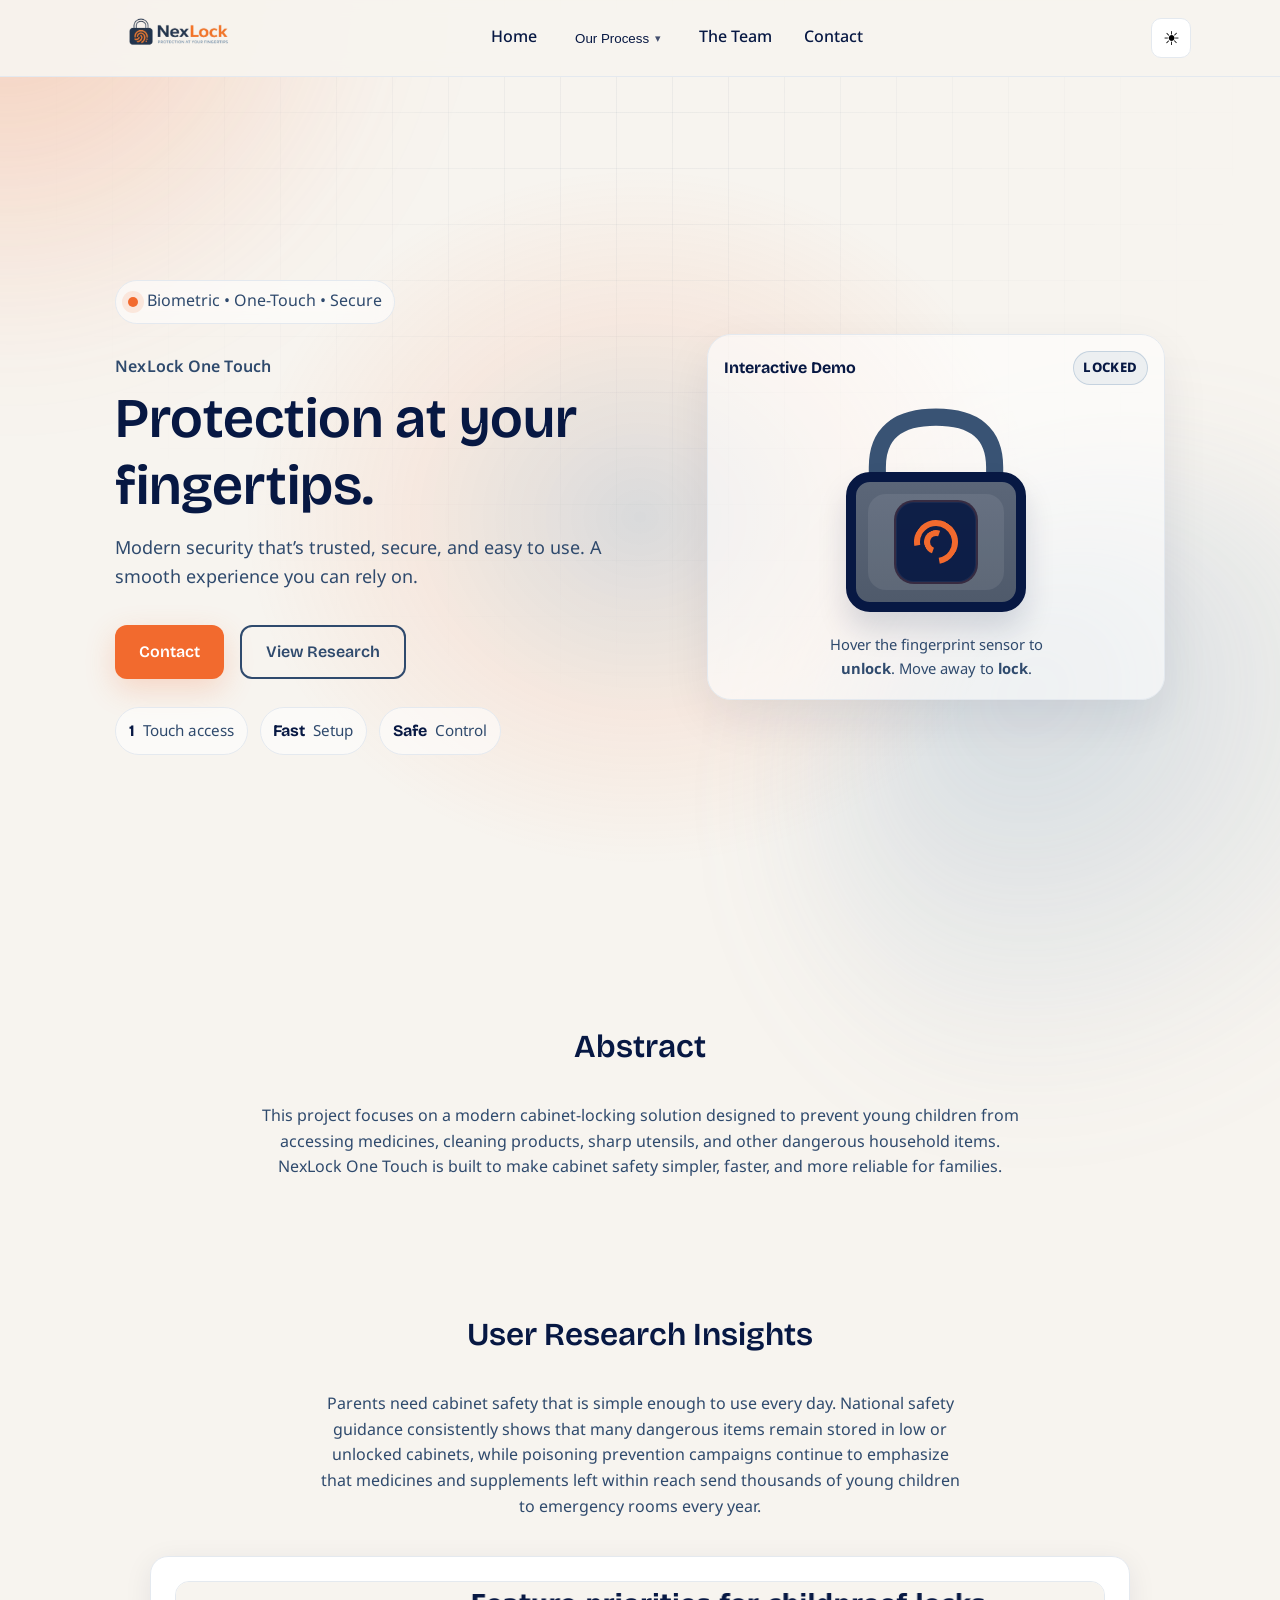
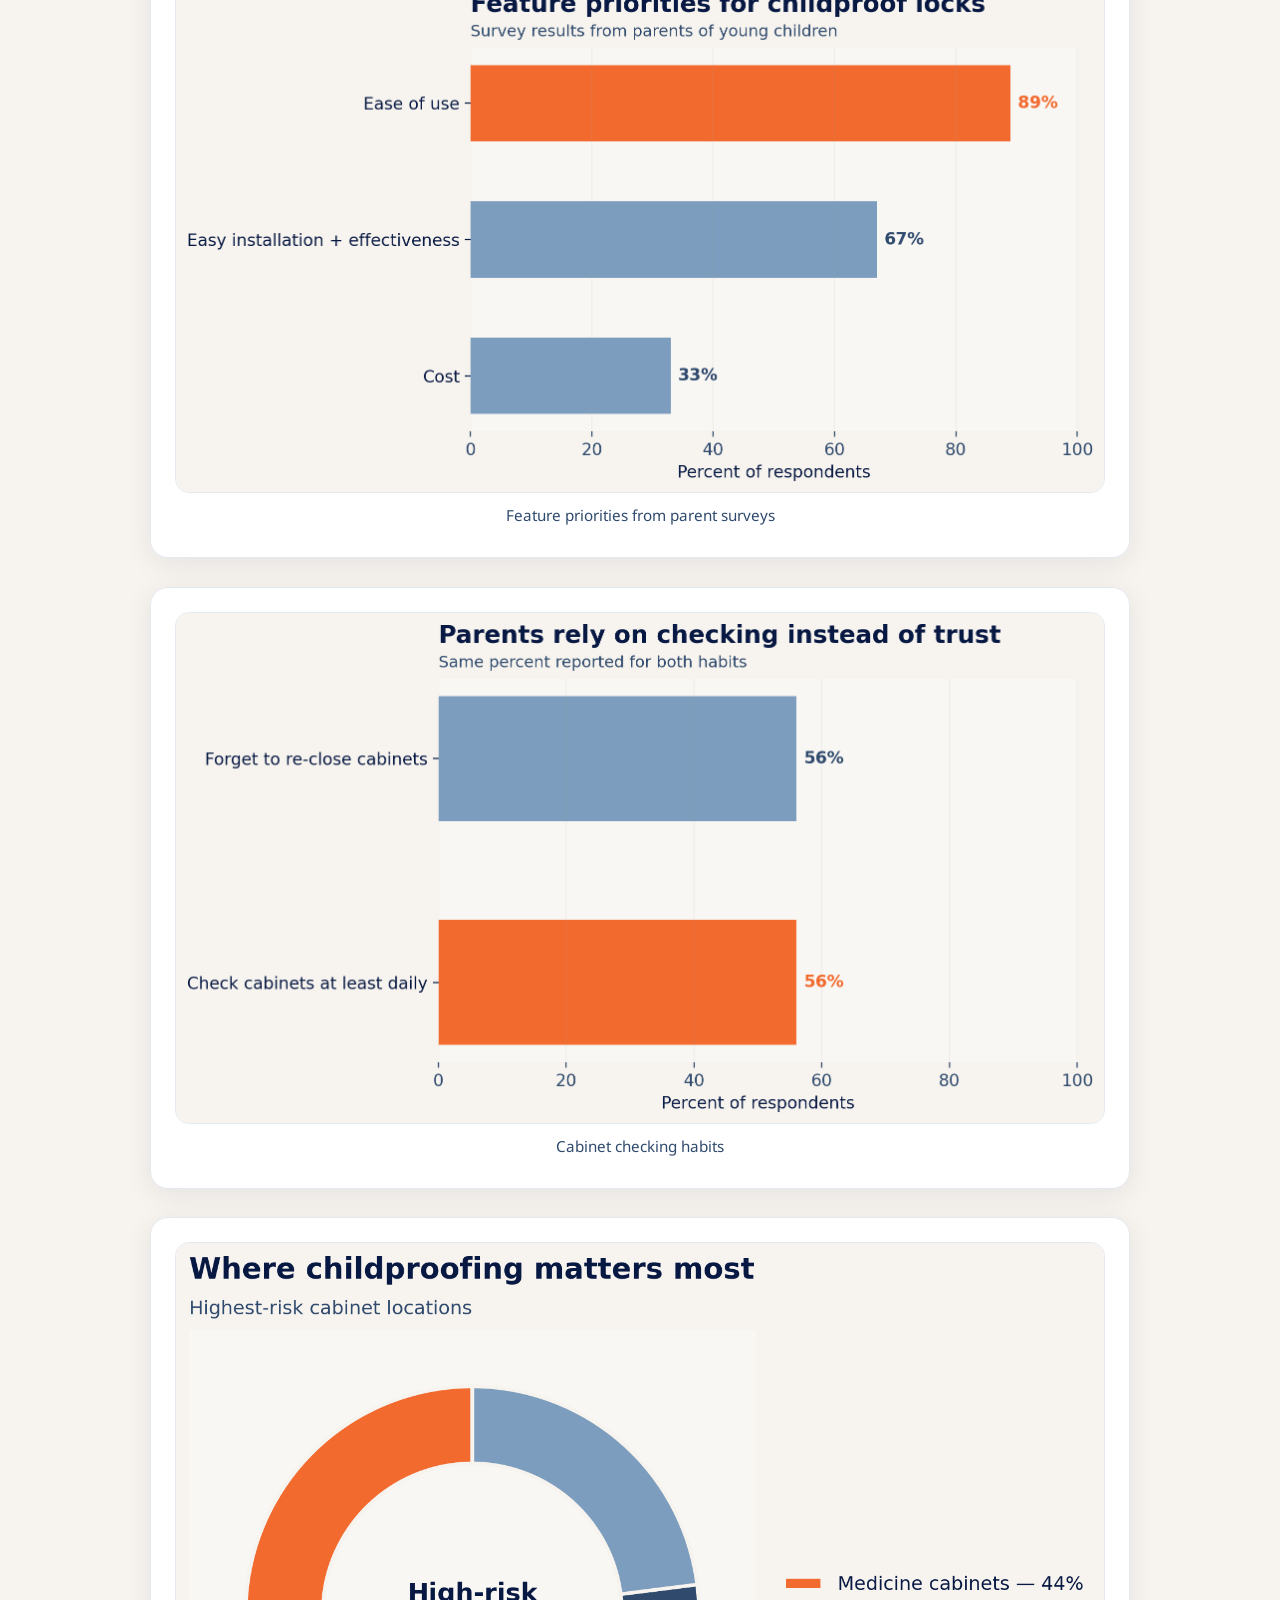
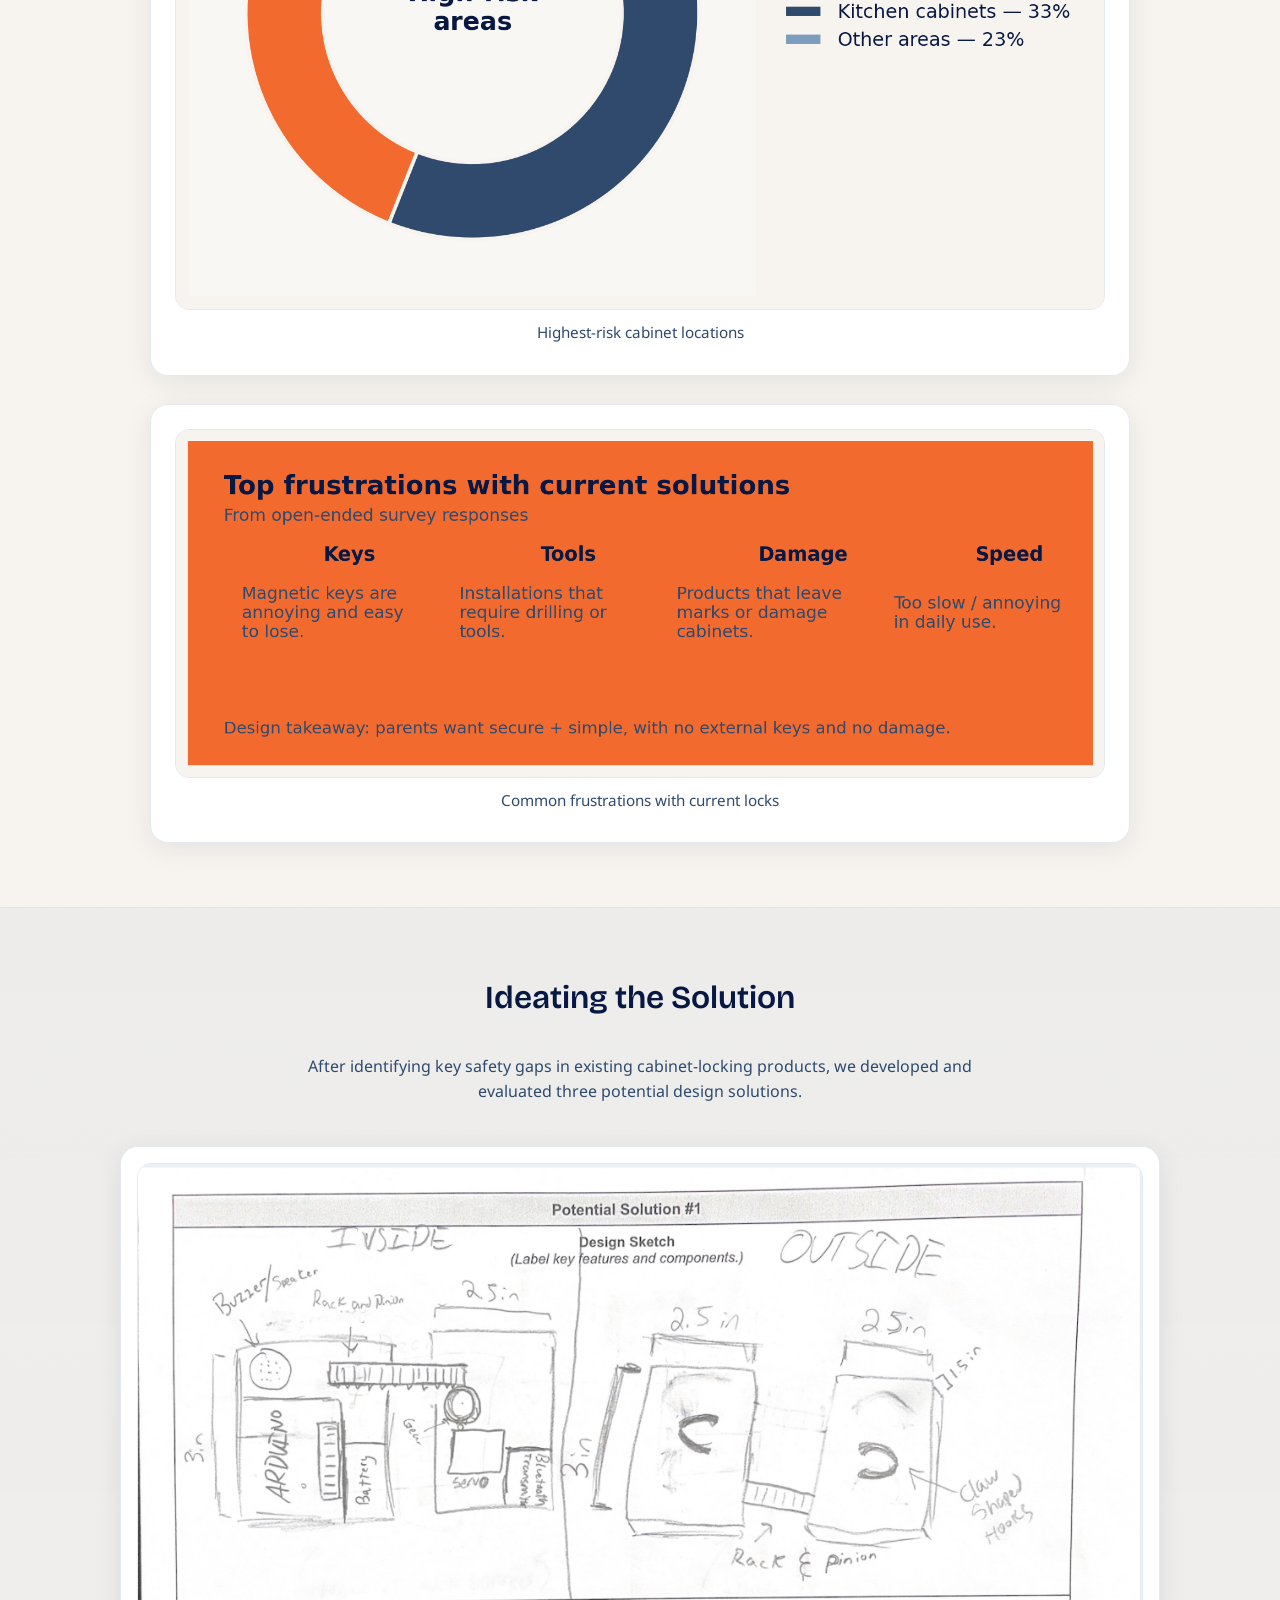
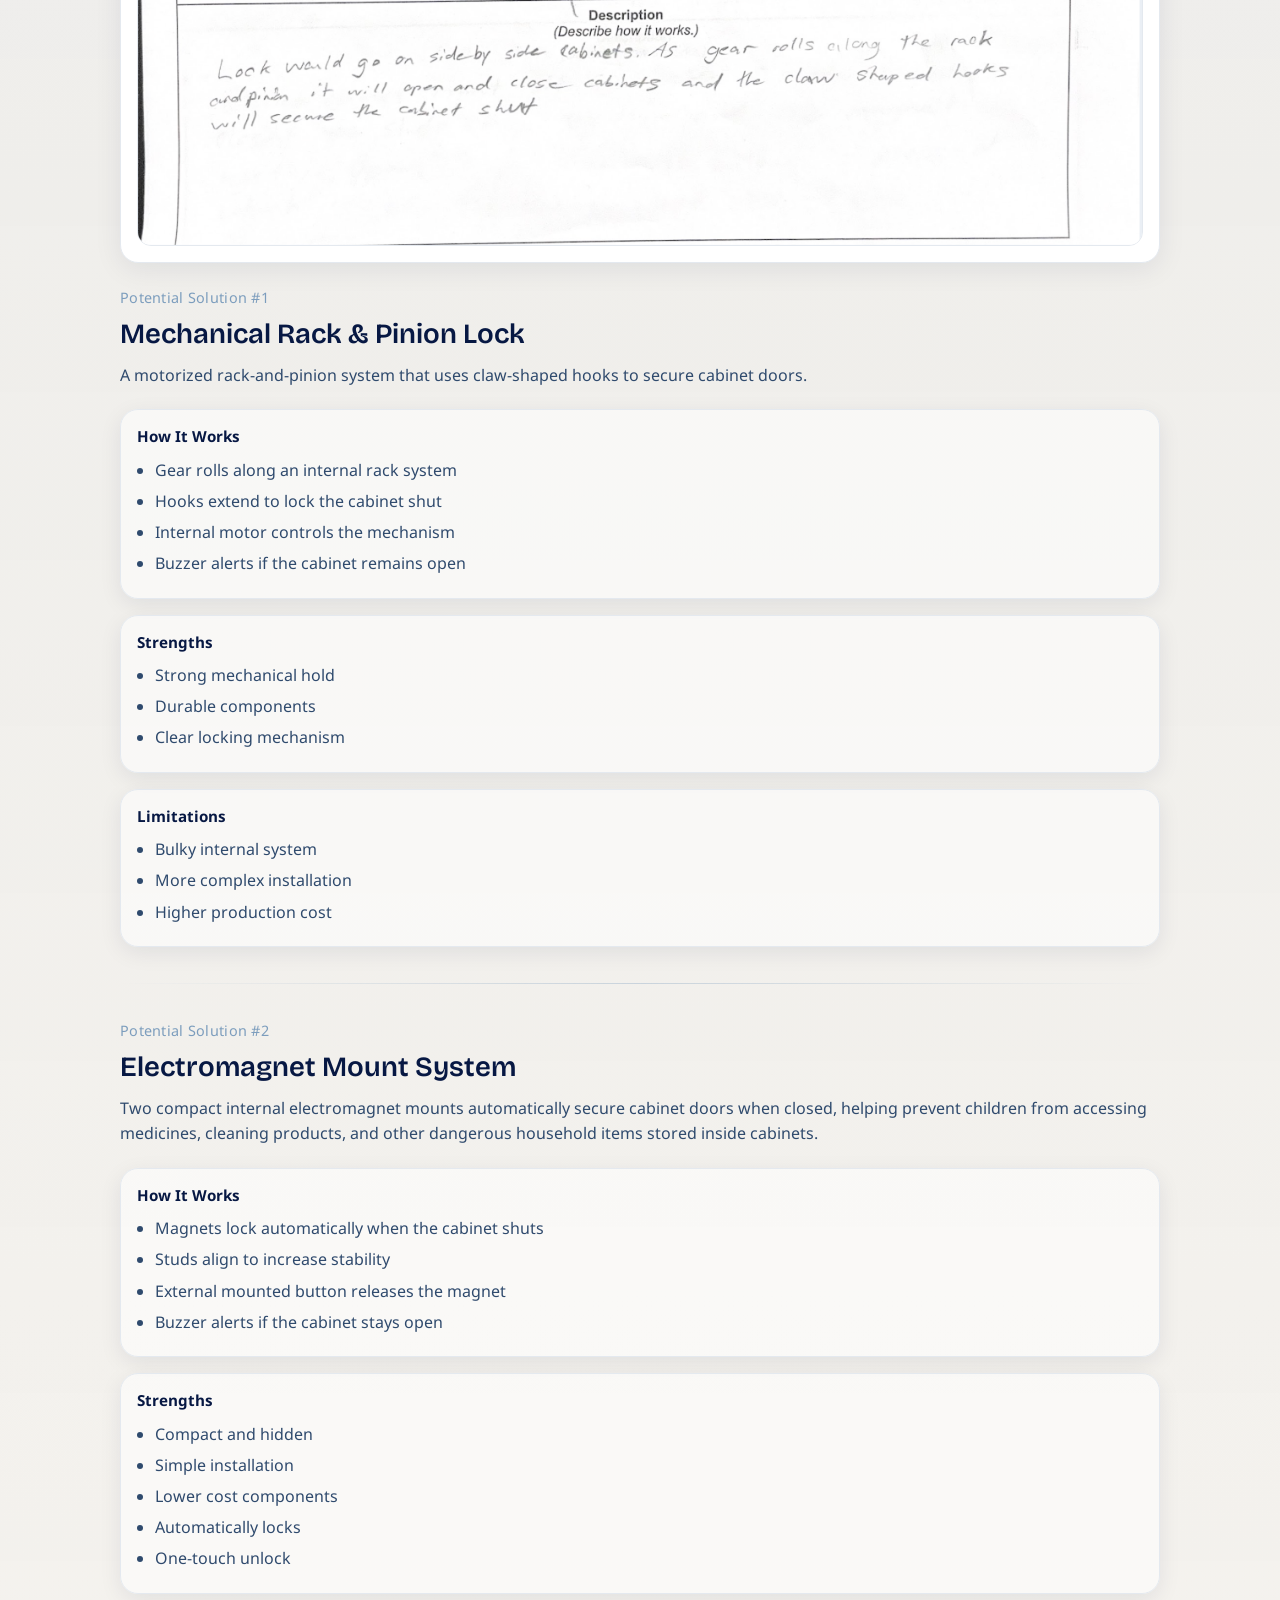
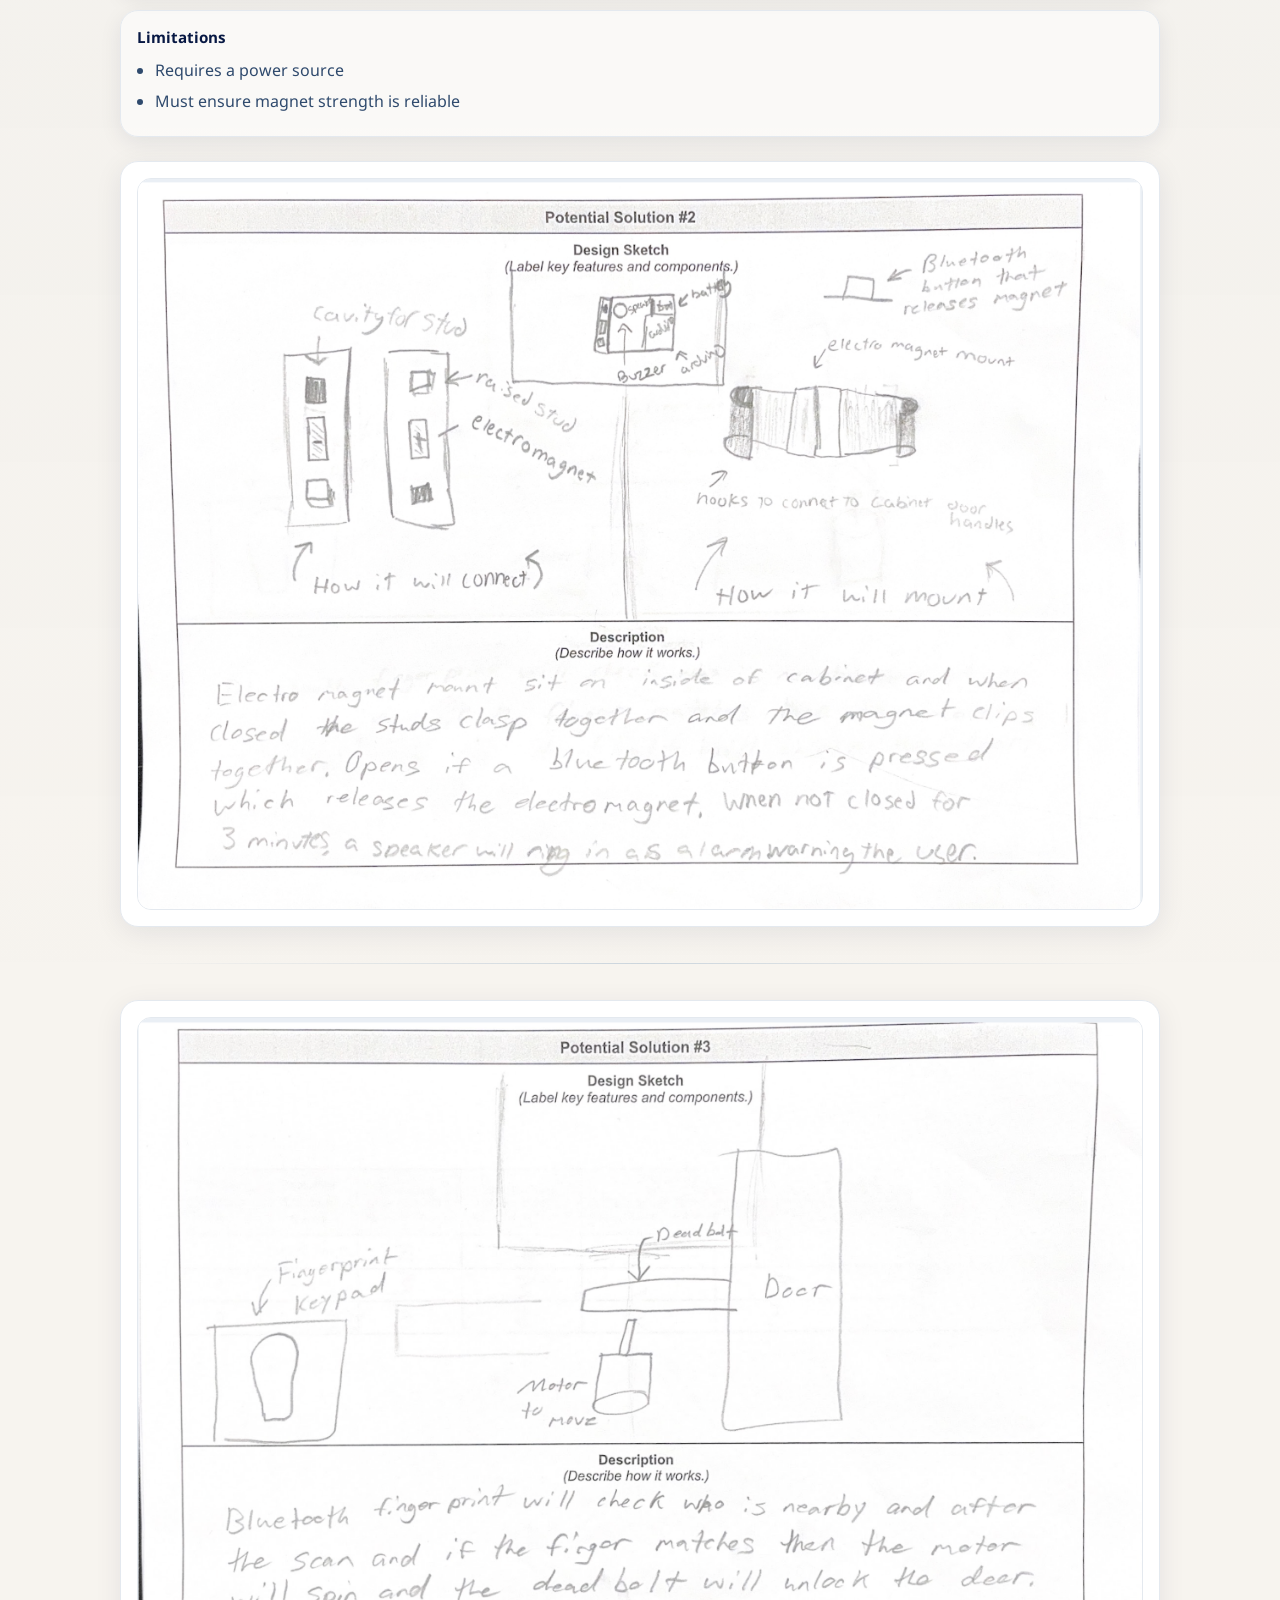
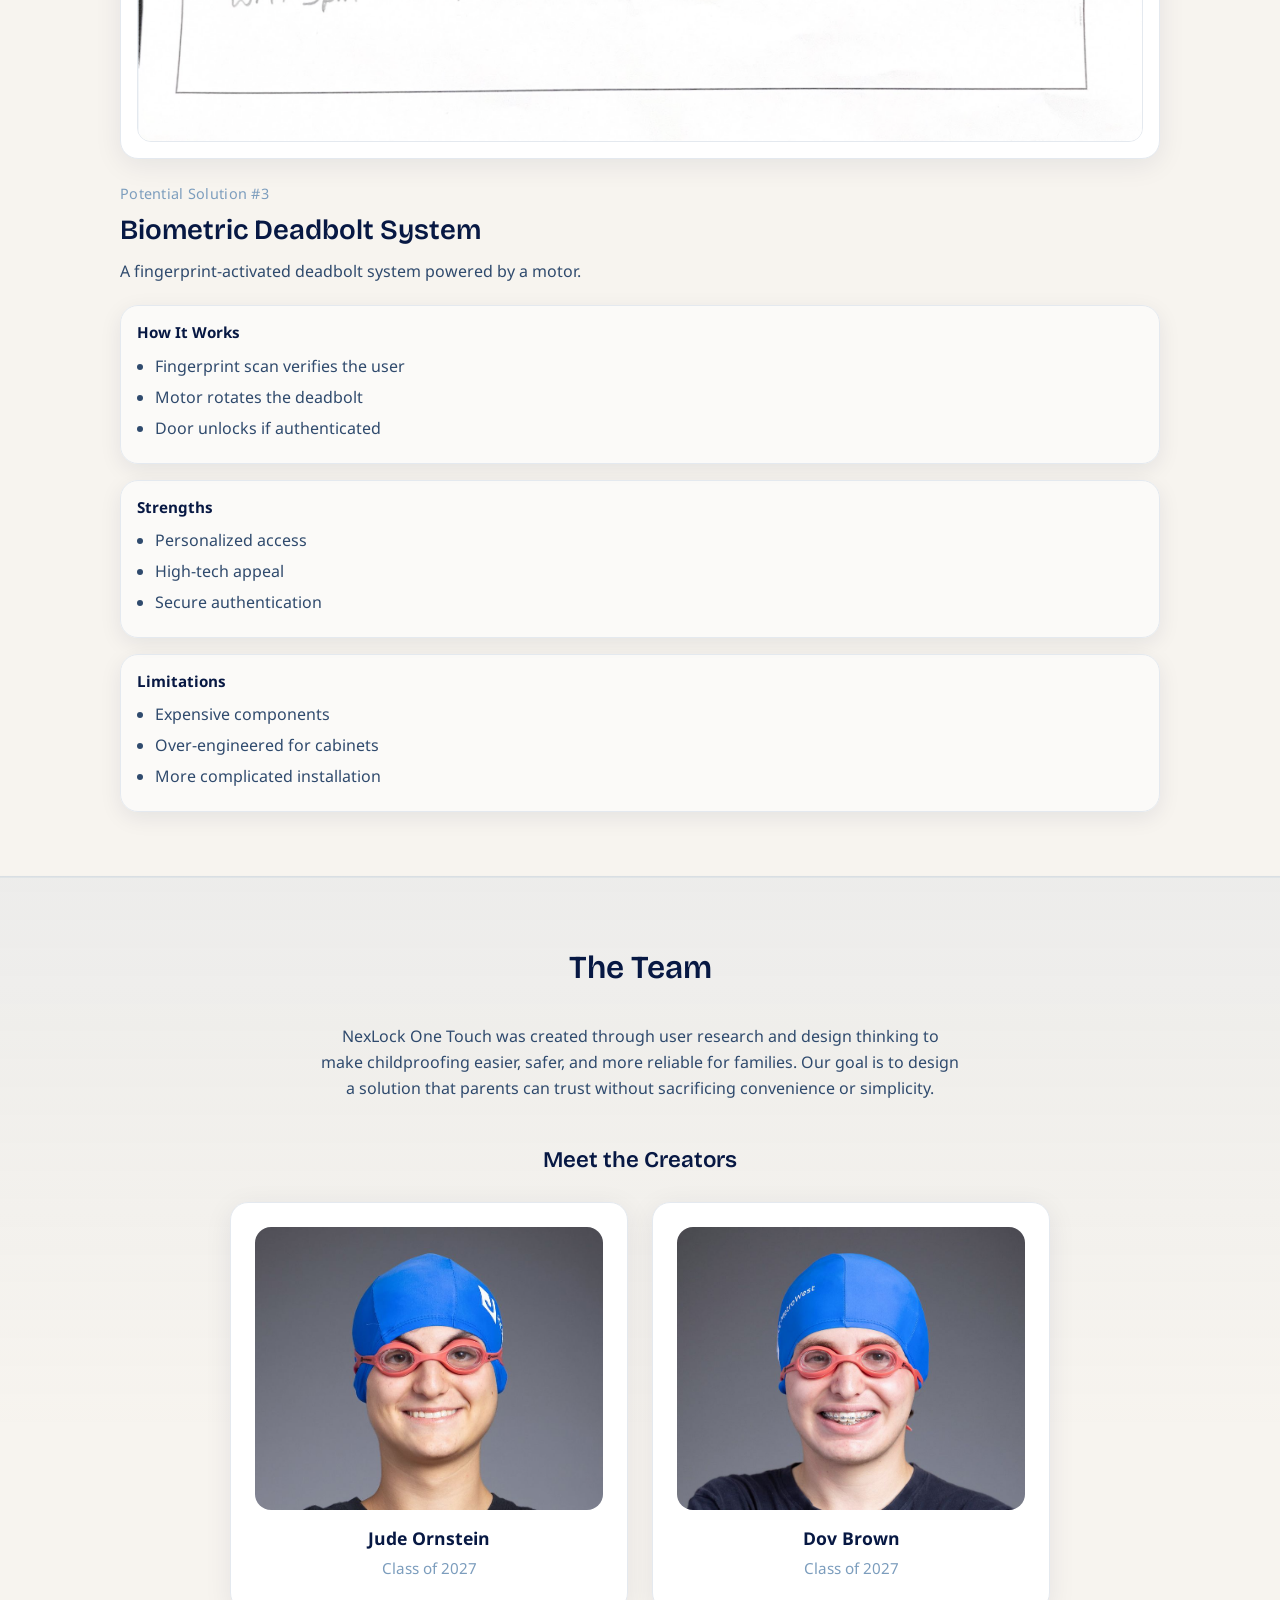
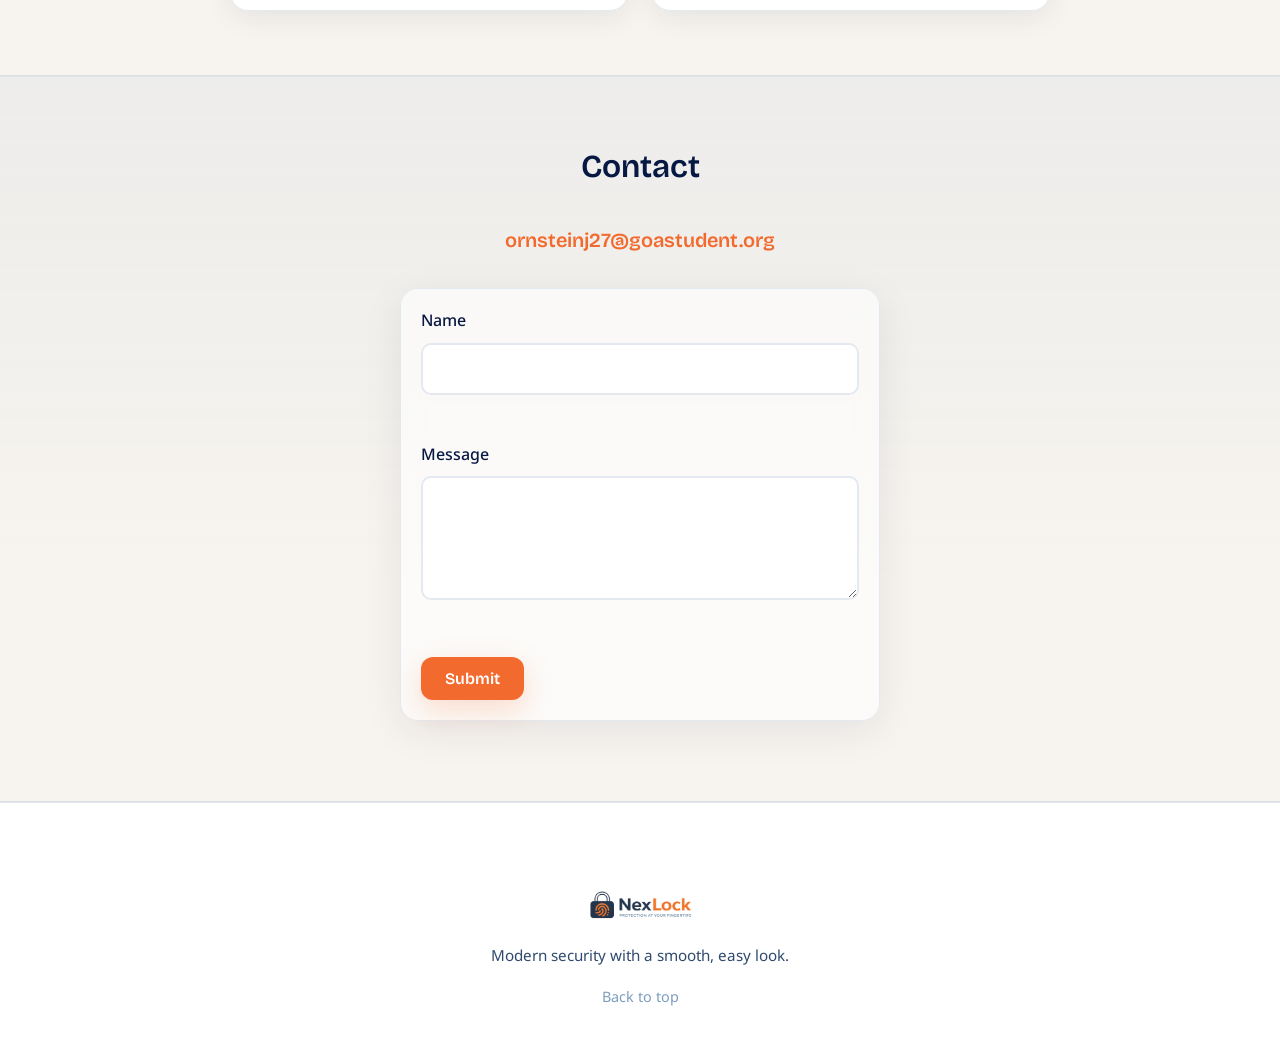
==== commit 19dc5556: "Update index.html" ====
--- a/index.html
+++ b/index.html
@@ -1,5 +1,4 @@
 <!DOCTYPE html>
-
 <html data-theme="light" lang="en">
 <head>
 <meta charset="utf-8"/>
@@ -12,387 +11,392 @@
 <link href="styles.css" rel="stylesheet"/>
 </head>
 <body>
-<!-- Subtle background grid + glow layers -->
 <div aria-hidden="true" class="bg-grid"></div>
 <div aria-hidden="true" class="bg-orb bg-orb--a"></div>
 <div aria-hidden="true" class="bg-orb bg-orb--b"></div>
-<!-- A) Sticky Header -->
+
 <header class="header">
-<div class="header-inner">
-<a class="logo-link" href="index.html#home">
-<img alt="NexLock One Touch" class="logo" src="logo.png"/>
-</a>
-
-<nav class="nav">
-<a class="nav-link" href="index.html#home">Home</a>
-<div class="nav-dropdown">
-<button aria-expanded="false" aria-haspopup="true" class="nav-link nav-dropdown-toggle" type="button">
-      Our Process
-      <span aria-hidden="true" class="chev">▾</span>
-</button>
-<div class="nav-dropdown-menu" role="menu">
-<a class="nav-dropdown-item" href="background-research-problem-definition.html" role="menuitem">Background Research &amp; Problem Definition</a>
-<a class="nav-dropdown-item" href="ideate-solution.html" role="menuitem">Ideate Solution</a>
-<a class="nav-dropdown-item" href="final-engineering-design.html" role="menuitem">Final Engineering Design</a>
-<a class="nav-dropdown-item" href="test-reflect.html" role="menuitem">Test &amp; Reflect</a>
+  <div class="header-inner">
+    <a class="logo-link" href="index.html#home">
+      <img alt="NexLock One Touch" class="logo" src="logo.png"/>
+    </a>
+
+    <nav class="nav">
+      <a class="nav-link" href="index.html#home">Home</a>
+      <div class="nav-dropdown">
+        <button aria-expanded="false" aria-haspopup="true" class="nav-link nav-dropdown-toggle" type="button">
+          Our Process
+          <span aria-hidden="true" class="chev">▾</span>
+        </button>
+        <div class="nav-dropdown-menu" role="menu">
+          <a class="nav-dropdown-item" href="background-research-problem-definition.html" role="menuitem">Background Research &amp; Problem Definition</a>
+          <a class="nav-dropdown-item" href="ideate-solution.html" role="menuitem">Ideate Solution</a>
+          <a class="nav-dropdown-item" href="final-engineering-design.html" role="menuitem">Final Engineering Design</a>
+          <a class="nav-dropdown-item" href="test-reflect.html" role="menuitem">Test &amp; Reflect</a>
+        </div>
+      </div>
+      <a class="nav-link" href="the-team.html">The Team</a>
+      <a class="nav-link" href="index.html#contact">Contact</a>
+    </nav>
+
+    <div class="header-actions">
+      <button aria-label="Toggle light/dark theme" class="theme-toggle" type="button">
+        <span class="theme-icon sun">☀</span>
+        <span class="theme-icon moon">☾</span>
+      </button>
+      <button aria-expanded="false" aria-label="Open menu" class="hamburger" type="button">
+        <span class="hamburger-line"></span>
+        <span class="hamburger-line"></span>
+        <span class="hamburger-line"></span>
+      </button>
+    </div>
+  </div>
+</header>
+
+<div aria-hidden="true" class="mobile-menu">
+  <nav class="mobile-nav">
+    <a class="mobile-nav-link" href="index.html#home">Home</a>
+    <a class="mobile-nav-link" href="background-research-problem-definition.html">Background Research &amp; Problem Definition</a>
+    <a class="mobile-nav-link" href="ideate-solution.html">Ideate Solution</a>
+    <a class="mobile-nav-link" href="final-engineering-design.html">Final Engineering Design</a>
+    <a class="mobile-nav-link" href="test-reflect.html">Test &amp; Reflect</a>
+    <a class="mobile-nav-link" href="the-team.html">The Team</a>
+    <a class="mobile-nav-link" href="index.html#contact">Contact</a>
+  </nav>
 </div>
-</div>
-<a class="nav-link" href="the-team.html">The Team</a>
-<a class="nav-link" href="index.html#contact">Contact</a>
-</nav>
-
-<div class="header-actions">
-<button aria-label="Toggle light/dark theme" class="theme-toggle" type="button">
-<span class="theme-icon sun">☀</span>
-<span class="theme-icon moon">☾</span>
-</button>
-<button aria-expanded="false" aria-label="Open menu" class="hamburger" type="button">
-<span class="hamburger-line"></span>
-<span class="hamburger-line"></span>
-<span class="hamburger-line"></span>
-</button>
-</div>
-</div>
-</header>
-<!-- Mobile menu overlay -->
-<div aria-hidden="true" class="mobile-menu">
-<nav class="mobile-nav"><a class="mobile-nav-link" href="index.html#home">Home</a><a class="mobile-nav-link" href="background-research-problem-definition.html">Background Research &amp; Problem Definition</a><a class="mobile-nav-link" href="ideate-solution.html">Ideate Solution</a><a class="mobile-nav-link" href="final-engineering-design.html">Final Engineering Design</a><a class="mobile-nav-link" href="test-reflect.html">Test &amp; Reflect</a><a class="mobile-nav-link" href="the-team.html">The Team</a><a class="mobile-nav-link" href="index.html#contact">Contact</a></nav>
-</div>
+
 <main>
-<!-- B) Hero Section -->
-
-<!-- D2) Ideate Solution Section -->
-
-<!-- B2) Abstract Section (placeholder for now) -->
-
-<!-- C) About Section -->
-
-<!-- D) Research Section -->
-
-<!-- E) Contact Section -->
-
-<section class="hero" id="home">
-  <div class="hero-glow"></div>
-
-  <div class="container hero-layout">
-    <div class="hero-content">
-      <div class="hero-badge reveal" data-reveal="fade-up">
-        <span aria-hidden="true" class="badge-dot"></span>
-        <span>Biometric • One-Touch • Secure</span>
-      </div>
-
-      <p class="hero-product reveal" data-delay="40" data-reveal="fade-up">
-        NexLock One Touch
+  <section class="hero" id="home">
+    <div class="hero-glow"></div>
+
+    <div class="container hero-layout">
+      <div class="hero-content">
+        <div class="hero-badge reveal" data-reveal="fade-up">
+          <span aria-hidden="true" class="badge-dot"></span>
+          <span>Biometric • One-Touch • Secure</span>
+        </div>
+
+        <p class="hero-product reveal" data-delay="40" data-reveal="fade-up">
+          NexLock One Touch
+        </p>
+
+        <h1 class="hero-title reveal" data-delay="80" data-reveal="fade-up">
+          Protection at your fingertips.
+        </h1>
+
+        <p class="hero-subtitle reveal" data-delay="160" data-reveal="fade-up">
+          Modern security that’s trusted, secure, and easy to use. A smooth experience you can rely on.
+        </p>
+
+        <div class="hero-buttons reveal" data-delay="240" data-reveal="fade-up">
+          <a class="btn btn-primary" href="#contact">Contact</a>
+          <a class="btn btn-secondary" href="#research">View Research</a>
+        </div>
+
+        <div class="hero-metrics reveal" data-delay="320" data-reveal="fade-up">
+          <div class="metric"><span class="metric-k">1</span><span class="metric-l">Touch access</span></div>
+          <div class="metric"><span class="metric-k">Fast</span><span class="metric-l">Setup</span></div>
+          <div class="metric"><span class="metric-k">Safe</span><span class="metric-l">Control</span></div>
+        </div>
+      </div>
+
+      <div class="lock-demo reveal" data-delay="220" data-reveal="fade-left">
+        <div class="lock-demo__card" id="lockDemo" aria-label="Interactive lock demo">
+          <div class="lock-demo__header">
+            <div class="lock-demo__label">Interactive Demo</div>
+            <div class="lock-demo__status" id="lockDemoStatus" aria-live="polite">LOCKED</div>
+          </div>
+
+          <div class="lock-demo__scene">
+            <div class="lock" aria-hidden="true">
+              <svg class="lock__shackle-svg" viewBox="0 0 180 115" fill="none" xmlns="http://www.w3.org/2000/svg">
+                <g class="lock__shackle-group" id="lockShackle">
+                  <path
+                    class="lock__shackle-path"
+                    d="M 42 112 L 42 55 Q 42 14 90 14 Q 138 14 138 55 L 138 112"
+                    stroke="rgba(47,74,109,0.95)"
+                    stroke-width="14"
+                    stroke-linecap="round"
+                    fill="none"
+                  />
+                </g>
+              </svg>
+
+              <div class="lock__body">
+                <button
+                  class="lock__sensor"
+                  id="fpSensor"
+                  type="button"
+                  aria-label="Fingerprint sensor. Hover to unlock. Move away to lock."
+                >
+                  <div class="lock__sensor-glow" aria-hidden="true"></div>
+                  <div class="lock__scan" aria-hidden="true"></div>
+                  <div class="lock__sensor-lines" aria-hidden="true"></div>
+                </button>
+              </div>
+            </div>
+
+            <div class="lock-demo__hint">
+              Hover the fingerprint sensor to <b>unlock</b>. Move away to <b>lock</b>.
+            </div>
+          </div>
+        </div>
+      </div>
+    </div>
+  </section>
+
+  <section class="section" id="abstract">
+    <div class="container">
+      <h2 class="section-title">Abstract</h2>
+      <p class="abstract-text">
+        This project focuses on a modern cabinet-locking solution designed to prevent young children from accessing medicines, cleaning products, sharp utensils, and other dangerous household items. NexLock One Touch is built to make cabinet safety simpler, faster, and more reliable for families.
       </p>
-
-      <h1 class="hero-title reveal" data-delay="80" data-reveal="fade-up">
-        Protection at your fingertips.
-      </h1>
-
-      <p class="hero-subtitle reveal" data-delay="160" data-reveal="fade-up">
-        Modern security that’s trusted, secure, and easy to use. A smooth experience you can rely on.
+    </div>
+  </section>
+
+  <section class="section" id="research">
+    <div class="container">
+      <h2 class="section-title">User Research Insights</h2>
+      <p class="research-intro">
+        Parents need cabinet safety that is simple enough to use every day. National safety guidance consistently shows that many dangerous items remain stored in low or unlocked cabinets, while poisoning prevention campaigns continue to emphasize that medicines and supplements left within reach send thousands of young children to emergency rooms every year.
       </p>
 
-      <div class="hero-buttons reveal" data-delay="240" data-reveal="fade-up">
-        <a class="btn btn-primary" href="#contact">Contact</a>
-        <a class="btn btn-secondary" href="#research">View Research</a>
-      </div>
-
-      <div class="hero-metrics reveal" data-delay="320" data-reveal="fade-up">
-        <div class="metric"><span class="metric-k">1</span><span class="metric-l">Touch access</span></div>
-        <div class="metric"><span class="metric-k">Fast</span><span class="metric-l">Setup</span></div>
-        <div class="metric"><span class="metric-k">Safe</span><span class="metric-l">Control</span></div>
-      </div>
-    </div>
-        <div class="hero-lock-side reveal" data-delay="220" data-reveal="fade-left">
-  <div class="hero-lock" role="img" aria-label="Interactive lock">
-    <svg class="lock-svg" viewBox="0 0 220 220" xmlns="http://www.w3.org/2000/svg">
-
-<g class="lock-rays">
-  <path d="M212 66 L228 58"/>
-  <path d="M220 90 L234 90"/>
-  <path d="M210 108 L226 118"/>
-</g>
-
-      <g class="lock-shackle">
-        <path d="M82 96 V74 C82 46 104 28 128 28 C152 28 174 46 174 74 V96"
-        fill="none"
-        stroke="var(--deep-navy)"
-        stroke-width="16"
-        stroke-linecap="round"
-        stroke-linejoin="round"/>
-
-        <path d="M98 96 V74 C98 56 112 44 128 44 C144 44 158 56 158 74 V96"
-        fill="none"
-        stroke="var(--muted-blue)"
-        stroke-width="10"
-        stroke-linecap="round"
-        stroke-linejoin="round"
-        opacity="0.55"/>
-      </g>
-
-      <rect x="52" y="92" width="140" height="112" rx="22"
-      fill="var(--accent-orange)"
-      stroke="var(--deep-navy)"
-      stroke-width="10"/>
-
-      <path d="M62 102 C96 92, 126 94, 182 114 V194 C182 202, 174 204, 170 204 H74 C66 204, 62 200, 62 194 Z"
-      fill="rgba(255,255,255,0.18)"/>
-
-      <g fill="rgba(255,255,255,0.85)">
-        <circle cx="76" cy="114" r="4"/>
-        <circle cx="168" cy="114" r="4"/>
-        <circle cx="76" cy="190" r="4"/>
-        <circle cx="168" cy="190" r="4"/>
-      </g>
-
-      <g>
-        <circle cx="122" cy="148" r="14" fill="#9f87ff"/>
-        <path d="M122 158 C116 158, 114 162, 114 167 C114 176, 130 176, 130 167 C130 162, 128 158, 122 158 Z"
-        fill="#9f87ff"/>
-      </g>
-
-    </svg>
+      <div class="research-grid">
+        <article class="research-card reveal" data-reveal="fade-up">
+          <div class="research-image-wrapper">
+            <img alt="Chart showing feature priorities from parent surveys" class="research-image" src="feature_priorities.png"/>
+          </div>
+          <p class="research-caption">Feature priorities from parent surveys</p>
+        </article>
+
+        <article class="research-card reveal" data-delay="80" data-reveal="fade-up">
+          <div class="research-image-wrapper">
+            <img alt="Visualization of cabinet checking habits" class="research-image" src="checking_behavior.png"/>
+          </div>
+          <p class="research-caption">Cabinet checking habits</p>
+        </article>
+
+        <article class="research-card reveal" data-delay="120" data-reveal="fade-up">
+          <div class="research-image-wrapper">
+            <img alt="Donut chart of highest-risk cabinet locations" class="research-image" src="risk_areas_donut.png"/>
+          </div>
+          <p class="research-caption">Highest-risk cabinet locations</p>
+        </article>
+
+        <article class="research-card reveal" data-delay="160" data-reveal="fade-up">
+          <div class="research-image-wrapper">
+            <img alt="Diagram of common frustrations with current locks" class="research-image" src="pain_points.png"/>
+          </div>
+          <p class="research-caption">Common frustrations with current locks</p>
+        </article>
+      </div>
+    </div>
+  </section>
+
+  <section class="section section-alt" id="ideate">
+    <div class="container">
+      <header class="section-header">
+        <h2 class="section-title">Ideating the Solution</h2>
+        <p class="section-subtitle">
+          After identifying key safety gaps in existing cabinet-locking products, we developed and evaluated three potential design solutions.
+        </p>
+      </header>
+
+      <article class="solution-block">
+        <div class="solution-grid">
+          <div class="solution-media reveal" data-reveal="fade-up">
+            <div class="solution-media-card">
+              <img alt="Sketch of Potential Solution #1: Mechanical Rack &amp; Pinion Lock" class="solution-image" src="solution1.png"/>
+            </div>
+          </div>
+          <div class="solution-content reveal" data-delay="80" data-reveal="fade-up">
+            <p class="solution-label">Potential Solution #1</p>
+            <h3 class="solution-title">Mechanical Rack &amp; Pinion Lock</h3>
+            <p class="solution-overview">A motorized rack-and-pinion system that uses claw-shaped hooks to secure cabinet doors.</p>
+            <div class="solution-lists">
+              <div class="solution-list">
+                <h4 class="solution-list-title">How It Works</h4>
+                <ul>
+                  <li>Gear rolls along an internal rack system</li>
+                  <li>Hooks extend to lock the cabinet shut</li>
+                  <li>Internal motor controls the mechanism</li>
+                  <li>Buzzer alerts if the cabinet remains open</li>
+                </ul>
+              </div>
+              <div class="solution-list">
+                <h4 class="solution-list-title">Strengths</h4>
+                <ul>
+                  <li>Strong mechanical hold</li>
+                  <li>Durable components</li>
+                  <li>Clear locking mechanism</li>
+                </ul>
+              </div>
+              <div class="solution-list">
+                <h4 class="solution-list-title">Limitations</h4>
+                <ul>
+                  <li>Bulky internal system</li>
+                  <li>More complex installation</li>
+                  <li>Higher production cost</li>
+                </ul>
+              </div>
+            </div>
+          </div>
+        </div>
+      </article>
+
+      <div aria-hidden="true" class="section-divider"></div>
+
+      <article class="solution-block">
+        <div class="solution-grid solution-grid--reverse">
+          <div class="solution-media reveal" data-delay="80" data-reveal="fade-up">
+            <div class="solution-media-card">
+              <img alt="Sketch of Potential Solution #2: Electromagnet Mount System" class="solution-image" src="solution2.png"/>
+            </div>
+          </div>
+          <div class="solution-content reveal" data-reveal="fade-up">
+            <p class="solution-label">Potential Solution #2</p>
+            <div class="solution-title-row">
+              <h3 class="solution-title">Electromagnet Mount System</h3>
+            </div>
+            <p class="solution-overview">
+              Two compact internal electromagnet mounts automatically secure cabinet doors when closed, helping prevent children from accessing medicines, cleaning products, and other dangerous household items stored inside cabinets.
+            </p>
+            <div class="solution-lists">
+              <div class="solution-list">
+                <h4 class="solution-list-title">How It Works</h4>
+                <ul>
+                  <li>Magnets lock automatically when the cabinet shuts</li>
+                  <li>Studs align to increase stability</li>
+                  <li>External mounted button releases the magnet</li>
+                  <li>Buzzer alerts if the cabinet stays open</li>
+                </ul>
+              </div>
+              <div class="solution-list">
+                <h4 class="solution-list-title">Strengths</h4>
+                <ul>
+                  <li>Compact and hidden</li>
+                  <li>Simple installation</li>
+                  <li>Lower cost components</li>
+                  <li>Automatically locks</li>
+                  <li>One-touch unlock</li>
+                </ul>
+              </div>
+              <div class="solution-list">
+                <h4 class="solution-list-title">Limitations</h4>
+                <ul>
+                  <li>Requires a power source</li>
+                  <li>Must ensure magnet strength is reliable</li>
+                </ul>
+              </div>
+            </div>
+          </div>
+        </div>
+      </article>
+
+      <div aria-hidden="true" class="section-divider"></div>
+
+      <article class="solution-block">
+        <div class="solution-grid">
+          <div class="solution-media reveal" data-reveal="fade-up">
+            <div class="solution-media-card">
+              <img alt="Sketch of Potential Solution #3: Biometric Deadbolt System" class="solution-image" src="solution3.png"/>
+            </div>
+          </div>
+          <div class="solution-content reveal" data-delay="80" data-reveal="fade-up">
+            <p class="solution-label">Potential Solution #3</p>
+            <h3 class="solution-title">Biometric Deadbolt System</h3>
+            <p class="solution-overview">A fingerprint-activated deadbolt system powered by a motor.</p>
+            <div class="solution-lists">
+              <div class="solution-list">
+                <h4 class="solution-list-title">How It Works</h4>
+                <ul>
+                  <li>Fingerprint scan verifies the user</li>
+                  <li>Motor rotates the deadbolt</li>
+                  <li>Door unlocks if authenticated</li>
+                </ul>
+              </div>
+              <div class="solution-list">
+                <h4 class="solution-list-title">Strengths</h4>
+                <ul>
+                  <li>Personalized access</li>
+                  <li>High-tech appeal</li>
+                  <li>Secure authentication</li>
+                </ul>
+              </div>
+              <div class="solution-list">
+                <h4 class="solution-list-title">Limitations</h4>
+                <ul>
+                  <li>Expensive components</li>
+                  <li>Over-engineered for cabinets</li>
+                  <li>More complicated installation</li>
+                </ul>
+              </div>
+            </div>
+          </div>
+        </div>
+      </article>
+    </div>
+  </section>
+
+  <section class="section section-alt" id="team">
+    <div class="container">
+      <h2 class="section-title">The Team</h2>
+      <p class="about-intro">
+        NexLock One Touch was created through user research and design thinking to make childproofing easier, safer, and more reliable for families.
+        Our goal is to design a solution that parents can trust without sacrificing convenience or simplicity.
+      </p>
+      <div class="creators">
+        <h3 class="creators-heading">Meet the Creators</h3>
+        <div class="creators-grid">
+          <article class="creator-card reveal" data-reveal="fade-up">
+            <img alt="Portrait of Jude Ornstein" class="creator-image" src="jude-ornstein.png"/>
+            <h4 class="creator-name">Jude Ornstein</h4>
+            <p class="creator-meta">Class of 2027</p>
+          </article>
+          <article class="creator-card reveal" data-delay="80" data-reveal="fade-up">
+            <img alt="Portrait of Dov Brown" class="creator-image" src="dov-brown.png"/>
+            <h4 class="creator-name">Dov Brown</h4>
+            <p class="creator-meta">Class of 2027</p>
+          </article>
+        </div>
+      </div>
+    </div>
+  </section>
+
+  <section class="contact section section-alt" id="contact">
+    <div class="container">
+      <h2 class="section-title">Contact</h2>
+      <p class="contact-email">
+        <a href="mailto:ornsteinj27@goastudent.org">ornsteinj27@goastudent.org</a>
+      </p>
+      <form class="contact-form reveal" data-reveal="fade-up" novalidate="">
+        <div class="form-group">
+          <label for="name">Name</label>
+          <input id="name" name="name" required="" type="text"/>
+          <span class="error-message" role="alert"></span>
+        </div>
+        <div class="form-group">
+          <label for="message">Message</label>
+          <textarea id="message" name="message" required="" rows="4"></textarea>
+          <span class="error-message" role="alert"></span>
+        </div>
+        <button class="btn btn-primary" type="submit">Submit</button>
+      </form>
+      <div aria-live="polite" class="demo-message" hidden="">
+        Demo only — please email us at <a href="mailto:ornsteinj27@goastudent.org">ornsteinj27@goastudent.org</a>
+      </div>
+    </div>
+  </section>
+</main>
+
+<footer class="footer">
+  <div class="container footer-inner">
+    <img alt="NexLock One Touch" class="footer-logo" src="logo.png"/>
+    <p class="footer-tagline">Modern security with a smooth, easy look.</p>
+    <a class="back-to-top" href="#home">Back to top</a>
   </div>
-</div>
-</div>
-</section>
-<section class="section" id="abstract">
-<div class="container">
-<h2 class="section-title">Abstract</h2>
-<p class="abstract-text">
-          This project focuses on a modern cabinet-locking solution designed to prevent young children from accessing medicines, cleaning products, sharp utensils, and other dangerous household items. NexLock One Touch is built to make cabinet safety simpler, faster, and more reliable for families.
-        </p>
-</div>
-</section><section class="section" id="research">
-<div class="container">
-<h2 class="section-title">User Research Insights</h2>
-<p class="research-intro">
-          Parents need cabinet safety that is simple enough to use every day. National safety guidance consistently shows that many dangerous items remain stored in low or unlocked cabinets, while poisoning prevention campaigns continue to emphasize that medicines and supplements left within reach send thousands of young children to emergency rooms every year.
-        </p>
-<div class="research-grid">
-<article class="research-card reveal" data-reveal="fade-up">
-<div class="research-image-wrapper">
-<img alt="Chart showing feature priorities from parent surveys" class="research-image" src="feature_priorities.png"/>
-</div>
-<p class="research-caption">Feature priorities from parent surveys</p>
-</article>
-<article class="research-card reveal" data-delay="80" data-reveal="fade-up">
-<div class="research-image-wrapper">
-<img alt="Visualization of cabinet checking habits" class="research-image" src="checking_behavior.png"/>
-</div>
-<p class="research-caption">Cabinet checking habits</p>
-</article>
-<article class="research-card reveal" data-delay="120" data-reveal="fade-up">
-<div class="research-image-wrapper">
-<img alt="Donut chart of highest-risk cabinet locations" class="research-image" src="risk_areas_donut.png"/>
-</div>
-<p class="research-caption">Highest-risk cabinet locations</p>
-</article>
-<article class="research-card reveal" data-delay="160" data-reveal="fade-up">
-<div class="research-image-wrapper">
-<img alt="Diagram of common frustrations with current locks" class="research-image" src="pain_points.png"/>
-</div>
-<p class="research-caption">Common frustrations with current locks</p>
-</article>
-</div>
-</div>
-</section><section class="section section-alt" id="ideate">
-<div class="container">
-<header class="section-header">
-<h2 class="section-title">Ideating the Solution</h2>
-<p class="section-subtitle">
-  After identifying key safety gaps in existing cabinet-locking products, we developed and evaluated three potential design solutions.
-</p>
-</header>
-<!-- Solution 1: Image left, text right -->
-<article class="solution-block">
-<div class="solution-grid">
-<div class="solution-media reveal" data-reveal="fade-up">
-<div class="solution-media-card">
-<img alt="Sketch of Potential Solution #1: Mechanical Rack &amp; Pinion Lock" class="solution-image" src="solution1.png"/>
-</div>
-</div>
-<div class="solution-content reveal" data-delay="80" data-reveal="fade-up">
-<p class="solution-label">Potential Solution #1</p>
-<h3 class="solution-title">Mechanical Rack &amp; Pinion Lock</h3>
-<p class="solution-overview">A motorized rack-and-pinion system that uses claw-shaped hooks to secure cabinet doors.</p>
-<div class="solution-lists">
-<div class="solution-list">
-<h4 class="solution-list-title">How It Works</h4>
-<ul>
-<li>Gear rolls along an internal rack system</li>
-<li>Hooks extend to lock the cabinet shut</li>
-<li>Internal motor controls the mechanism</li>
-<li>Buzzer alerts if the cabinet remains open</li>
-</ul>
-</div>
-<div class="solution-list">
-<h4 class="solution-list-title">Strengths</h4>
-<ul>
-<li>Strong mechanical hold</li>
-<li>Durable components</li>
-<li>Clear locking mechanism</li>
-</ul>
-</div>
-<div class="solution-list">
-<h4 class="solution-list-title">Limitations</h4>
-<ul>
-<li>Bulky internal system</li>
-<li>More complex installation</li>
-<li>Higher production cost</li>
-</ul>
-</div>
-</div>
-</div>
-</div>
-</article>
-<div aria-hidden="true" class="section-divider"></div>
-<!-- Solution 2: Text left, image right -->
-<article class="solution-block">
-<div class="solution-grid solution-grid--reverse">
-<div class="solution-media reveal" data-delay="80" data-reveal="fade-up">
-<div class="solution-media-card">
-<img alt="Sketch of Potential Solution #2: Electromagnet Mount System" class="solution-image" src="solution2.png"/>
-</div>
-</div>
-<div class="solution-content reveal" data-reveal="fade-up">
-<p class="solution-label">Potential Solution #2</p>
-<div class="solution-title-row">
-<h3 class="solution-title">Electromagnet Mount System</h3>
-</div>
-<p class="solution-overview">
-Two compact internal electromagnet mounts automatically secure cabinet doors when closed, helping prevent children from accessing medicines, cleaning products, and other dangerous household items stored inside cabinets.
-</p>
-      <div class="solution-lists">
-<div class="solution-list">
-<h4 class="solution-list-title">How It Works</h4>
-<ul>
-<li>Magnets lock automatically when the cabinet shuts</li>
-<li>Studs align to increase stability</li>
-<li>External mounted button releases the magnet</li>
-<li>Buzzer alerts if the cabinet stays open</li>
-</ul>
-</div>
-<div class="solution-list">
-<h4 class="solution-list-title">Strengths</h4>
-<ul>
-<li>Compact and hidden</li>
-<li>Simple installation</li>
-<li>Lower cost components</li>
-<li>Automatically locks</li>
-<li>One-touch unlock</li>
-</ul>
-</div>
-<div class="solution-list">
-<h4 class="solution-list-title">Limitations</h4>
-<ul>
-<li>Requires a power source</li>
-<li>Must ensure magnet strength is reliable</li>
-</ul>
-</div>
-</div>
-</div>
-</div>
-</article>
-<div aria-hidden="true" class="section-divider"></div>
-<!-- Solution 3: Image left, text right -->
-<article class="solution-block">
-<div class="solution-grid">
-<div class="solution-media reveal" data-reveal="fade-up">
-<div class="solution-media-card">
-<img alt="Sketch of Potential Solution #3: Biometric Deadbolt System" class="solution-image" src="solution3.png"/>
-</div>
-</div>
-<div class="solution-content reveal" data-delay="80" data-reveal="fade-up">
-<p class="solution-label">Potential Solution #3</p>
-<h3 class="solution-title">Biometric Deadbolt System</h3>
-<p class="solution-overview">A fingerprint-activated deadbolt system powered by a motor.</p>
-<div class="solution-lists">
-<div class="solution-list">
-<h4 class="solution-list-title">How It Works</h4>
-<ul>
-<li>Fingerprint scan verifies the user</li>
-<li>Motor rotates the deadbolt</li>
-<li>Door unlocks if authenticated</li>
-</ul>
-</div>
-<div class="solution-list">
-<h4 class="solution-list-title">Strengths</h4>
-<ul>
-<li>Personalized access</li>
-<li>High-tech appeal</li>
-<li>Secure authentication</li>
-</ul>
-</div>
-<div class="solution-list">
-<h4 class="solution-list-title">Limitations</h4>
-<ul>
-<li>Expensive components</li>
-<li>Over-engineered for cabinets</li>
-<li>More complicated installation</li>
-</ul>
-</div>
-</div>
-</div>
-</div>
-</article>
-</div>
-</section><section class="section section-alt" id="team">
-<div class="container">
-<h2 class="section-title">The Team</h2>
-<p class="about-intro">
-          NexLock One Touch was created through user research and design thinking to make childproofing easier, safer, and more reliable for families.
-          Our goal is to design a solution that parents can trust without sacrificing convenience or simplicity.
-        </p>
-<div class="creators">
-<h3 class="creators-heading">Meet the Creators</h3>
-<div class="creators-grid">
-<article class="creator-card reveal" data-reveal="fade-up">
-<img alt="Portrait of Jude Ornstein" class="creator-image" src="jude-ornstein.png"/>
-<h4 class="creator-name">Jude Ornstein</h4>
-<p class="creator-meta">Class of 2027</p>
-</article>
-<article class="creator-card reveal" data-delay="80" data-reveal="fade-up">
-<img alt="Portrait of Dov Brown" class="creator-image" src="dov-brown.png"/>
-<h4 class="creator-name">Dov Brown</h4>
-<p class="creator-meta">Class of 2027</p>
-</article>
-</div>
-</div>
-</div>
-</section><section class="contact section section-alt" id="contact">
-<div class="container">
-<h2 class="section-title">Contact</h2>
-<p class="contact-email">
-<a href="mailto:ornsteinj27@goastudent.org">ornsteinj27@goastudent.org</a>
-</p>
-<form class="contact-form reveal" data-reveal="fade-up" novalidate="">
-<div class="form-group">
-<label for="name">Name</label>
-<input id="name" name="name" required="" type="text"/>
-<span class="error-message" role="alert"></span>
-</div>
-<div class="form-group">
-<label for="message">Message</label>
-<textarea id="message" name="message" required="" rows="4"></textarea>
-<span class="error-message" role="alert"></span>
-</div>
-<button class="btn btn-primary" type="submit">Submit</button>
-</form>
-<div aria-live="polite" class="demo-message" hidden="">
-          Demo only — please email us at <a href="mailto:ornsteinj27@goastudent.org">ornsteinj27@goastudent.org</a>
-</div>
-</div>
-</section></main>
-<!-- F) Footer -->
-<footer class="footer">
-<div class="container footer-inner">
-<img alt="NexLock One Touch" class="footer-logo" src="logo.png"/>
-<p class="footer-tagline">Modern security with a smooth, easy look.</p>
-<a class="back-to-top" href="#home">Back to top</a>
-</div>
 </footer>
+
 <script src="script.js"></script>
 </body>
 </html>
--- a/styles.css
+++ b/styles.css
@@ -1402,6 +1402,7 @@
   display: flex;
   justify-content: center;
   align-items: center;
+     padding: 40px;
 }
 
 /* ================================
@@ -1409,7 +1410,7 @@
    ================================ */
 
 .hero-lock{
-  width: 300px;
+  width: 320px;
   max-width: 100%;
   cursor: pointer;
   user-select: none;
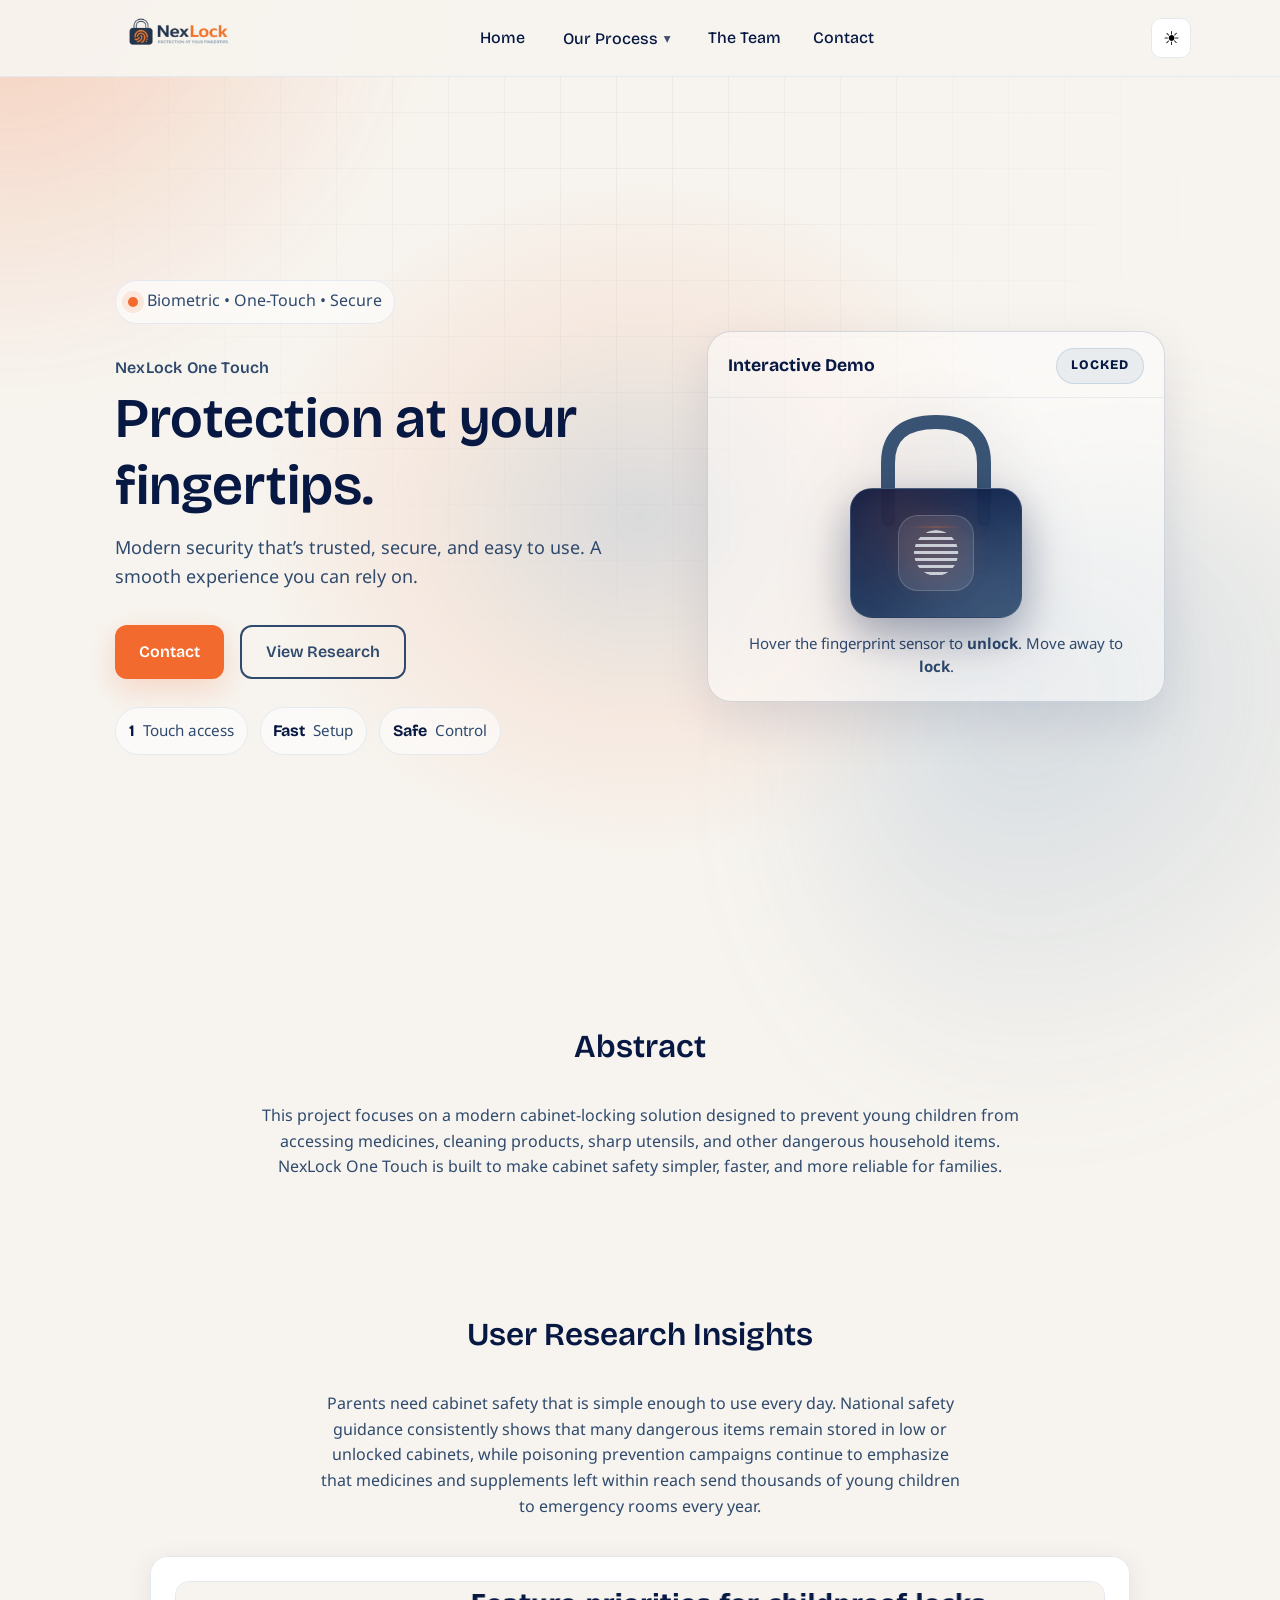
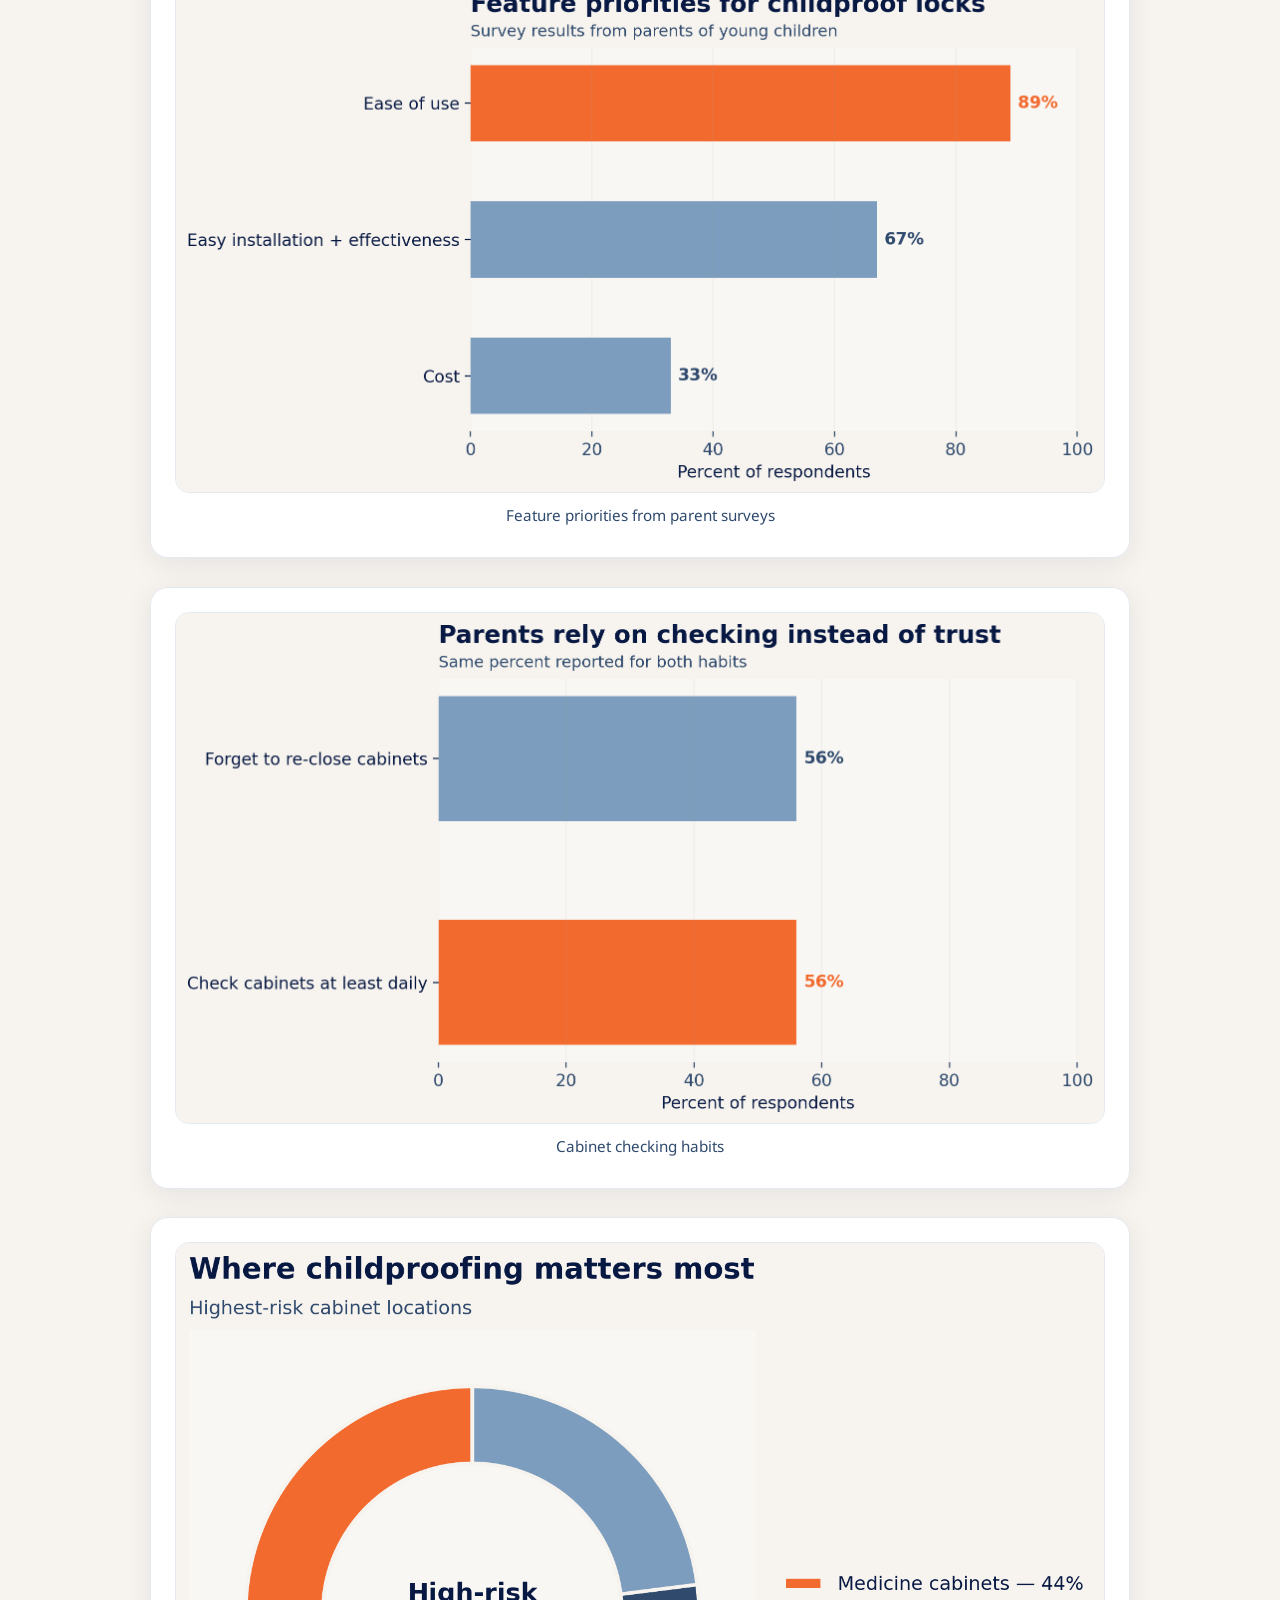
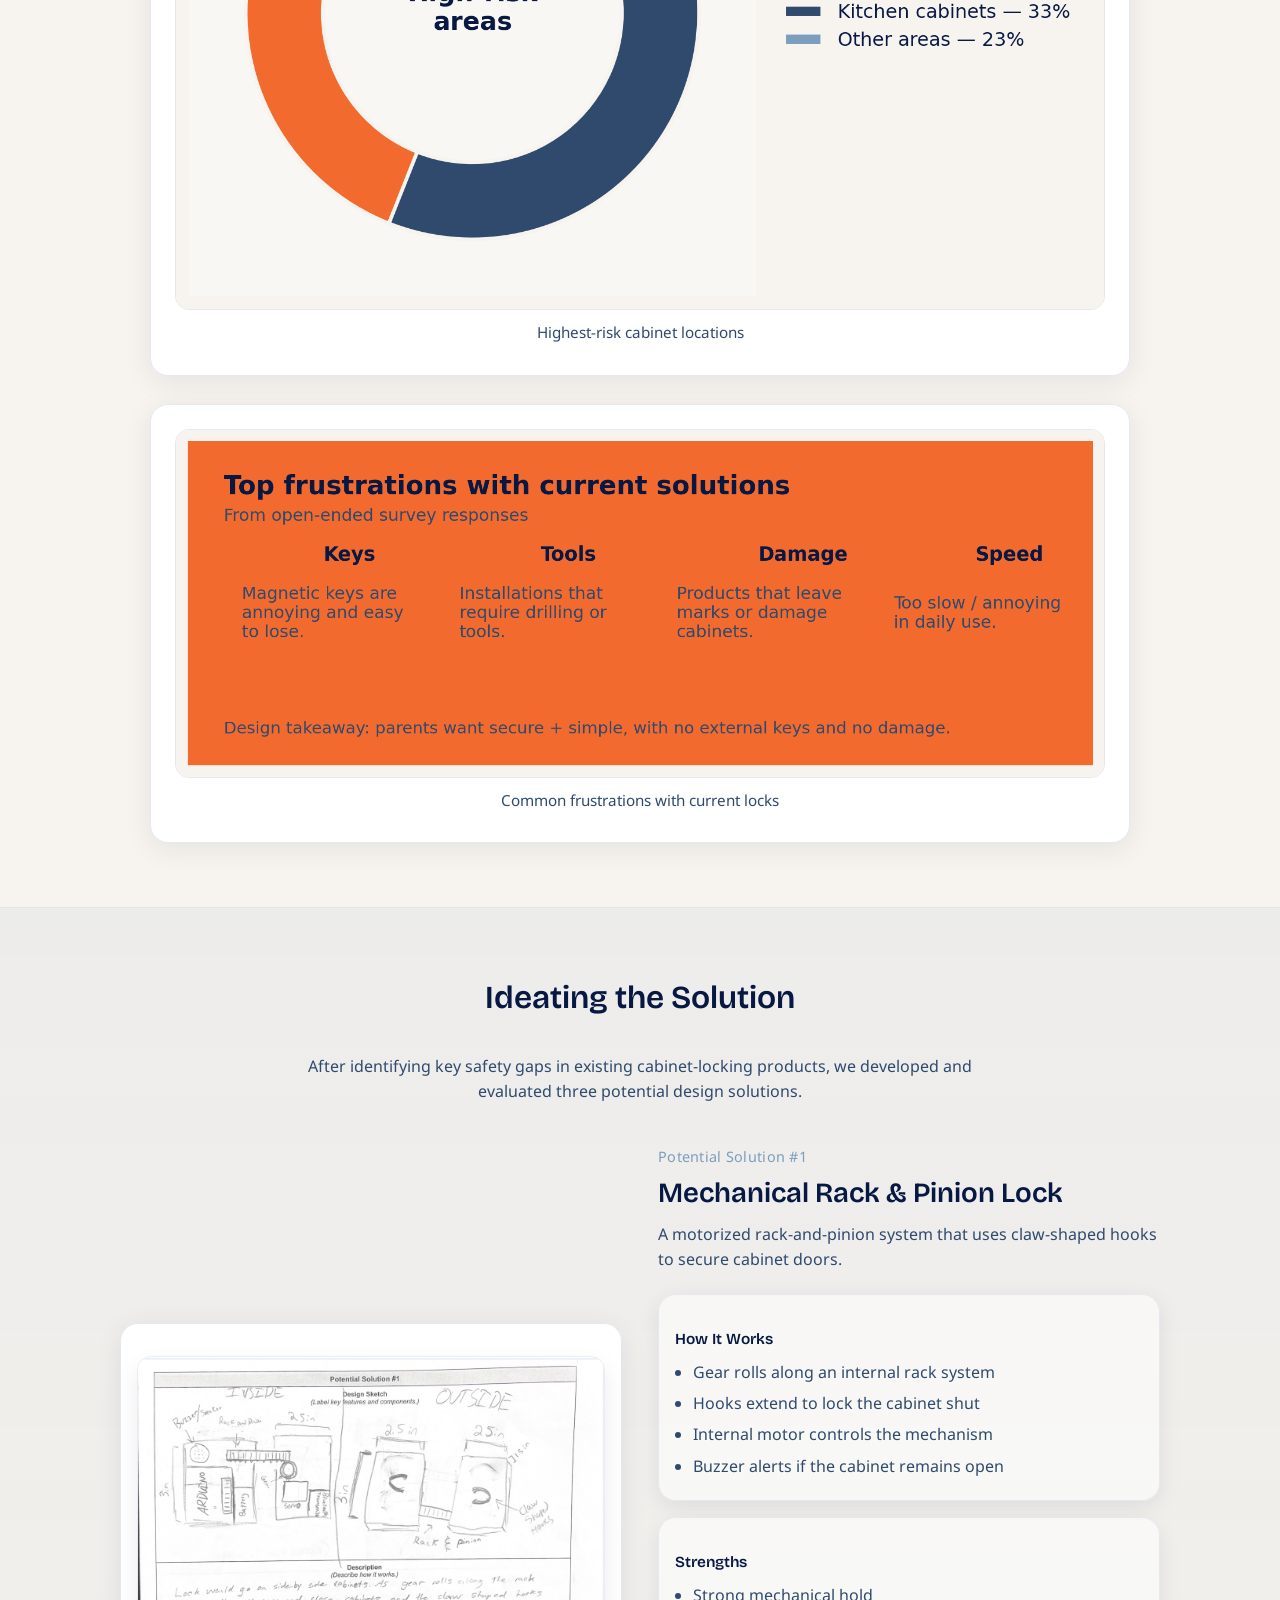
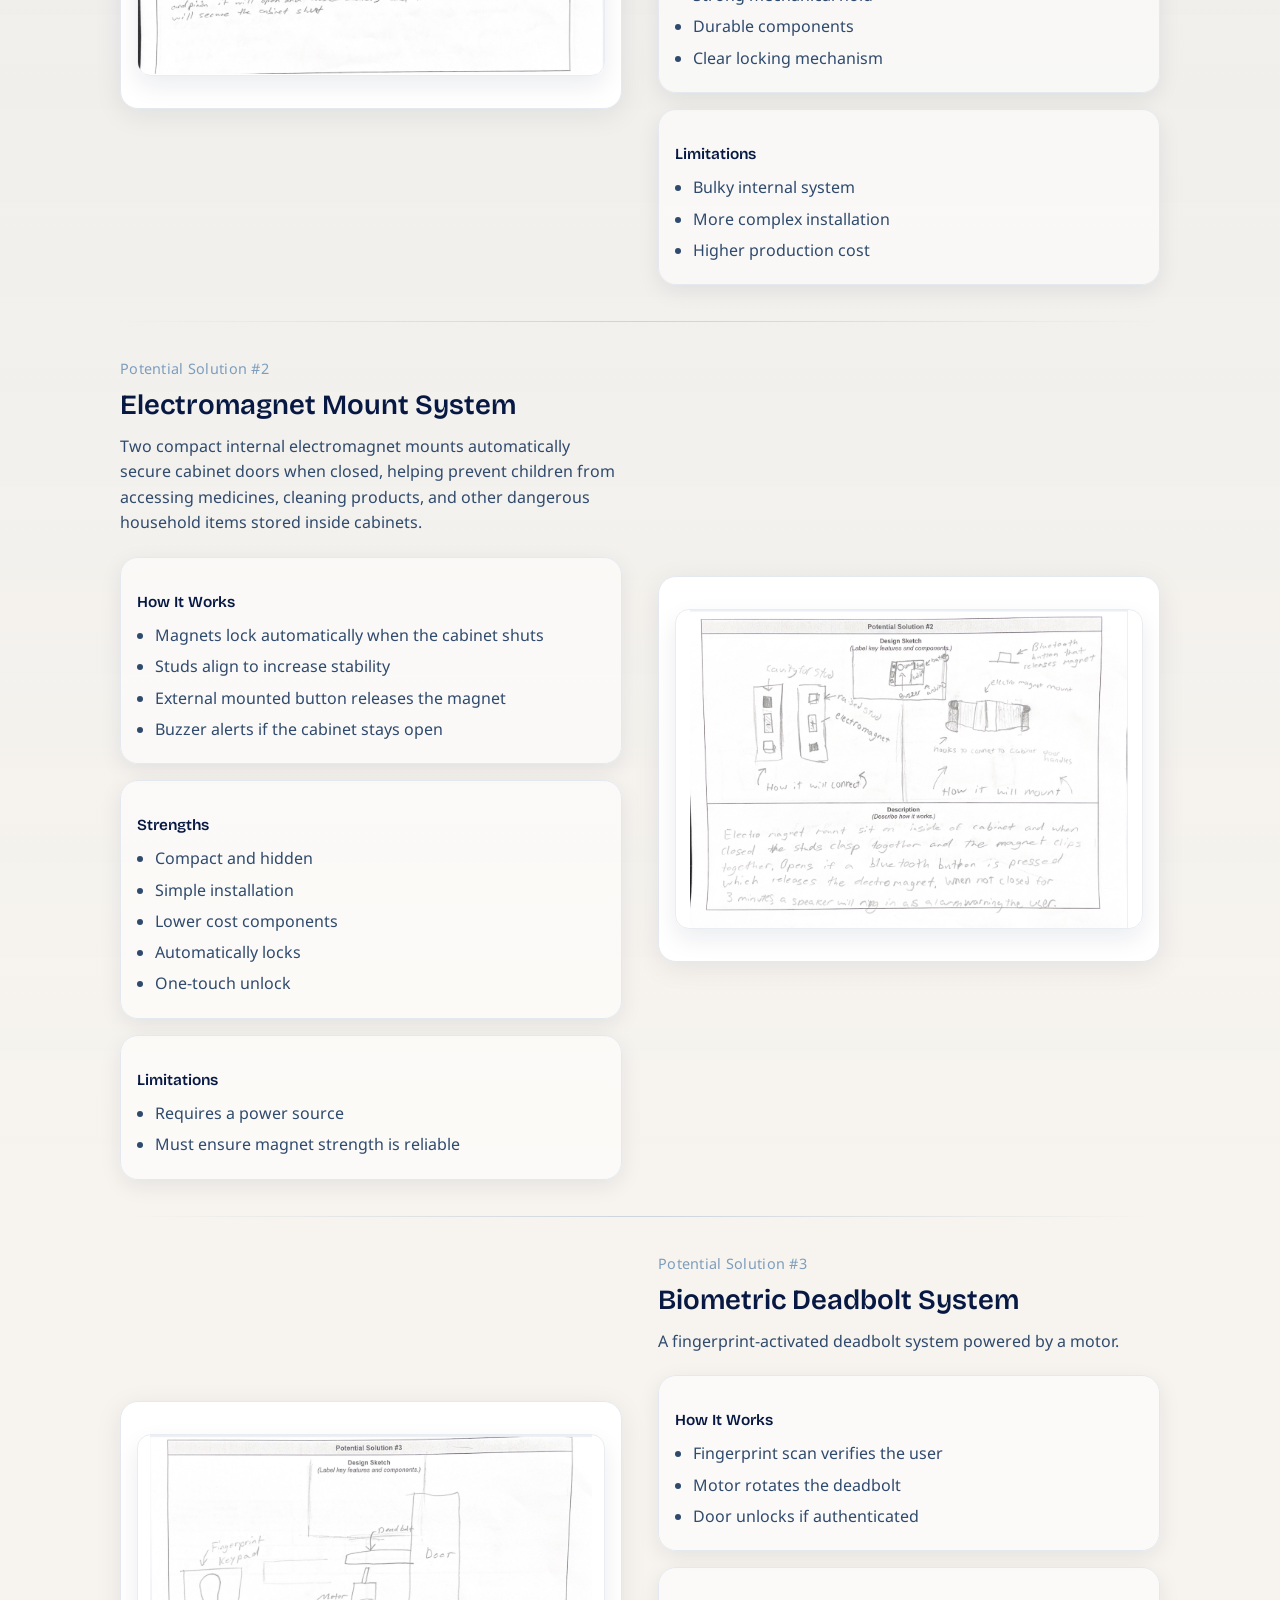
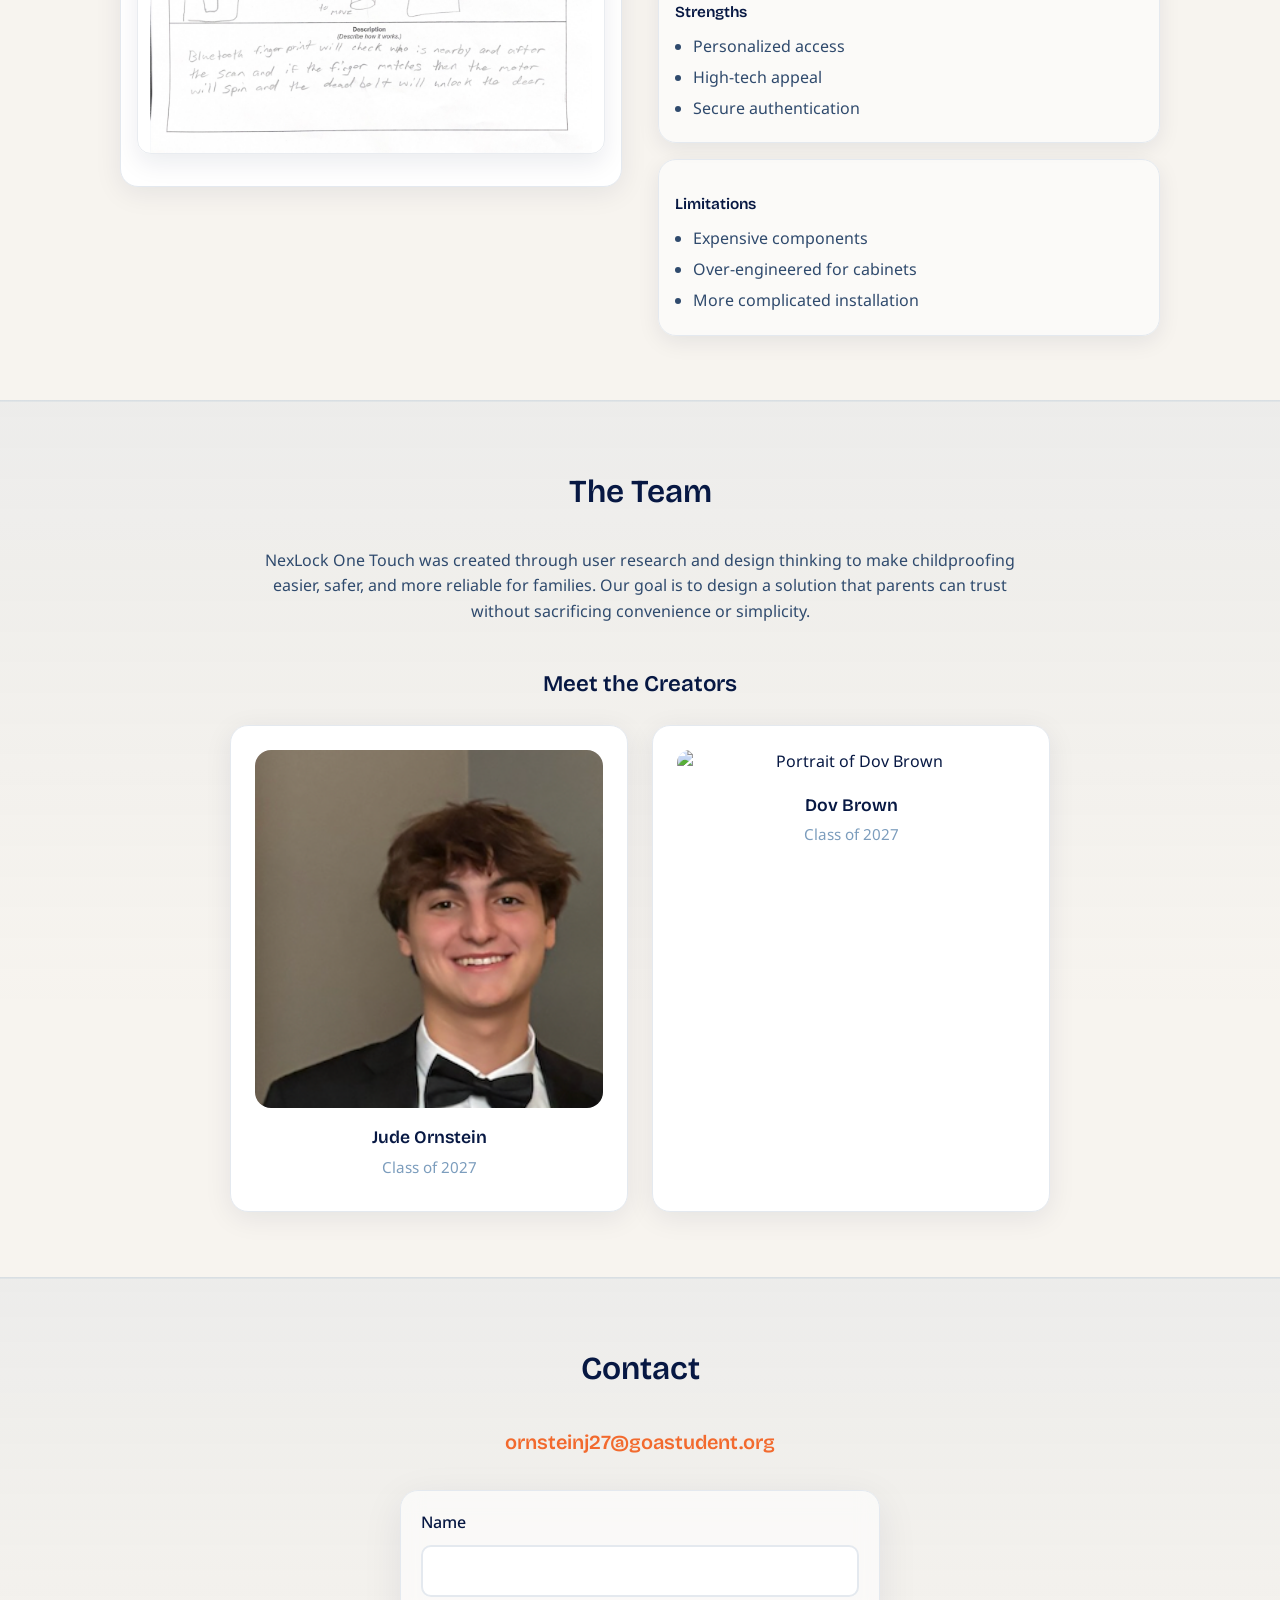
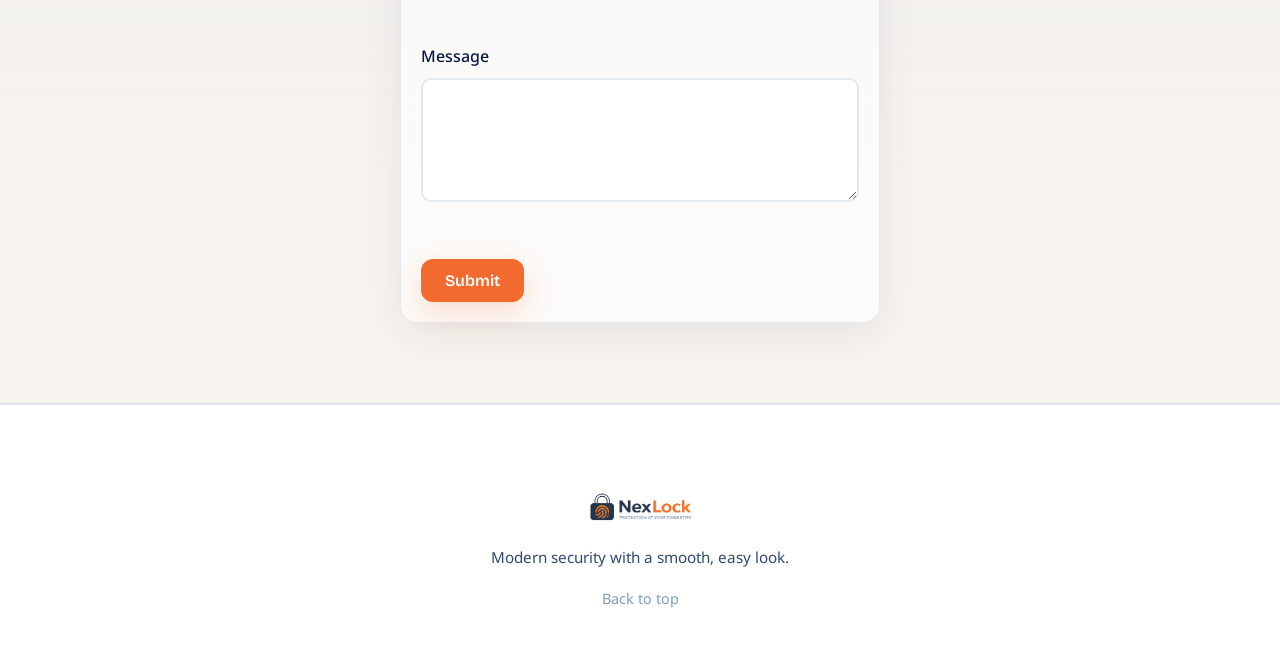
==== commit 50762098: "Update index.html" ====
--- a/index.html
+++ b/index.html
@@ -349,12 +349,12 @@
         <h3 class="creators-heading">Meet the Creators</h3>
         <div class="creators-grid">
           <article class="creator-card reveal" data-reveal="fade-up">
-            <img alt="Portrait of Jude Ornstein" class="creator-image" src="jude-ornstein.png"/>
+            <img alt="Portrait of Jude Ornstein" class="creator-image" src="NexLockJude.png"/>
             <h4 class="creator-name">Jude Ornstein</h4>
             <p class="creator-meta">Class of 2027</p>
           </article>
           <article class="creator-card reveal" data-delay="80" data-reveal="fade-up">
-            <img alt="Portrait of Dov Brown" class="creator-image" src="dov-brown.png"/>
+            <img alt="Portrait of Dov Brown" class="creator-image" src="NexLockDov.png"/>
             <h4 class="creator-name">Dov Brown</h4>
             <p class="creator-meta">Class of 2027</p>
           </article>
--- a/styles.css
+++ b/styles.css
@@ -1,10 +1,8 @@
 /* ============================================
    NexLock — Brand Styles
-   Color palette from concept board
    ============================================ */
 
 :root {
-  /* Colors */
   --deep-navy: #071843;
   --blue: #2F4A6D;
   --muted-blue: #7C9DBD;
@@ -12,9 +10,8 @@
   --off-white: #F7F4EF;
   --accent-orange: #F26A2E;
 
-  /* Theme (light default) */
   --bg-primary: var(--off-white);
-  --bg-secondary: #fff;
+  --bg-secondary: #ffffff;
   --text-primary: var(--deep-navy);
   --text-secondary: var(--blue);
   --text-muted: var(--muted-blue);
@@ -22,7 +19,9 @@
   --shadow-color: rgba(7, 24, 67, 0.08);
   --header-bg: rgba(247, 244, 239, 0.95);
 
-  /* Motion */
+  --card-bg: #ffffff;
+  --shadow-md: 0 12px 34px rgba(7, 24, 67, 0.12);
+
   --ease-out: cubic-bezier(.22, 1, .36, 1);
   --radius-xl: 18px;
   --radius-lg: 14px;
@@ -31,13 +30,16 @@
 
 [data-theme="dark"] {
   --bg-primary: #0d1629;
-  --bg-secondary: var(--deep-navy);
+  --bg-secondary: #071843;
   --text-primary: var(--off-white);
   --text-secondary: var(--light-gray);
   --text-muted: var(--muted-blue);
-  --border-color: var(--blue);
+  --border-color: #2F4A6D;
   --shadow-color: rgba(0, 0, 0, 0.3);
   --header-bg: rgba(7, 24, 67, 0.95);
+
+  --card-bg: #102246;
+  --shadow-md: 0 14px 38px rgba(0, 0, 0, 0.34);
 }
 
 /* Reset & base */
@@ -59,6 +61,37 @@
   color: var(--text-primary);
   background-color: var(--bg-primary);
   transition: background-color 0.3s ease, color 0.3s ease;
+}
+
+h1, h2, h3, h4 {
+  font-family: "Bricolage Grotesque", system-ui, sans-serif;
+  font-weight: 600;
+}
+
+a {
+  color: var(--accent-orange);
+  text-decoration: none;
+  transition: color 0.2s ease, opacity 0.2s ease;
+}
+
+a:hover {
+  opacity: 0.9;
+}
+
+.container {
+  max-width: 1150px;
+  margin: 0 auto;
+  padding: 0 1.5rem;
+}
+
+.muted {
+  color: var(--text-muted);
+}
+
+.lead {
+  max-width: 70ch;
+  color: var(--text-secondary);
+  font-size: 1.06rem;
 }
 
 /* Background layers */
@@ -97,33 +130,7 @@
   background: radial-gradient(circle at 30% 30%, rgba(124,157,189,.55), transparent 62%);
 }
 
-/* Typography */
-h1, h2, h3 {
-  font-family: "Bricolage Grotesque", system-ui, sans-serif;
-  font-weight: 600;
-}
-
-a {
-  color: var(--accent-orange);
-  text-decoration: none;
-  transition: color 0.2s ease, opacity 0.2s ease;
-}
-
-a:hover {
-  opacity: 0.85;
-}
-
-/* Layout */
-.container {
-  max-width: 1150px;
-  margin: 0 auto;
-  padding: 0 1.5rem;
-}
-
-/* ============================================
-   Header
-   ============================================ */
-
+/* Header */
 .header {
   position: sticky;
   top: 0;
@@ -135,7 +142,6 @@
   transition: background 0.3s ease;
 }
 
-/* Add subtle shadow when scrolling */
 .header.is-scrolled {
   box-shadow: 0 10px 30px var(--shadow-color);
 }
@@ -147,6 +153,7 @@
   max-width: 1150px;
   margin: 0 auto;
   padding: 1rem 1.5rem;
+  height: 76px;
 }
 
 .logo-link {
@@ -157,17 +164,23 @@
   height: 76px;
   width: auto;
   display: block;
+  transform: scale(1.55);
+  transform-origin: left center;
 }
 
 .nav {
   display: none;
   gap: 2rem;
+  align-items: center;
 }
 
 .nav-link {
   color: var(--text-primary);
   font-weight: 500;
   position: relative;
+  background: transparent;
+  font-family: "Bricolage Grotesque", system-ui, sans-serif;
+  font-size: 1rem;
 }
 
 .nav-link::after {
@@ -208,7 +221,6 @@
   display: flex;
   align-items: center;
   justify-content: center;
-  transition: background 0.2s, border-color 0.2s;
 }
 
 .theme-toggle:hover {
@@ -269,10 +281,7 @@
 /* Mobile menu */
 .mobile-menu {
   position: fixed;
-  top: 0;
-  left: 0;
-  right: 0;
-  bottom: 0;
+  inset: 0;
   background: var(--header-bg);
   z-index: 99;
   display: flex;
@@ -316,10 +325,80 @@
   }
 }
 
-/* ============================================
-   Hero
-   ============================================ */
-
+/* Desktop dropdown */
+.nav-dropdown {
+  position: relative;
+  display: inline-flex;
+  align-items: center;
+}
+
+.nav-dropdown-toggle {
+  display: inline-flex;
+  align-items: center;
+  gap: 6px;
+  background: transparent;
+  border: none;
+  cursor: pointer;
+  color: var(--text-primary);
+}
+
+.nav-dropdown-toggle .chev {
+  font-size: 0.85em;
+  opacity: 0.75;
+  transition: transform 0.2s ease;
+}
+
+.nav-dropdown-toggle[aria-expanded="true"] .chev {
+  transform: rotate(180deg);
+}
+
+.nav-dropdown-menu {
+  position: absolute;
+  top: calc(100% + 10px);
+  left: 0;
+  min-width: 340px;
+  padding: 10px;
+  border-radius: 16px;
+  background: var(--bg-secondary); /* solid color */
+  box-shadow: var(--shadow-md);
+  border: 1px solid rgba(124, 157, 189, 0.22);
+  display: none;
+  z-index: 120;
+}
+
+[data-theme="dark"] .nav-dropdown-menu {
+  background: #102246; /* solid color in dark mode */
+}
+
+.nav-dropdown.is-open .nav-dropdown-menu {
+  display: grid;
+  gap: 6px;
+}
+
+.nav-dropdown-item {
+  display: block;
+  padding: 10px 12px;
+  border-radius: 12px;
+  color: var(--text-primary);
+  text-decoration: none;
+  font-family: "Bricolage Grotesque", system-ui, sans-serif;
+  font-size: 0.98rem;
+  transition: transform 0.18s ease, background 0.18s ease, color 0.18s ease;
+}
+
+.nav-dropdown-item:hover {
+  background: rgba(124, 157, 189, 0.14);
+  transform: translateY(-1px);
+  color: var(--accent-orange);
+}
+
+@media (max-width: 900px) {
+  .nav-dropdown {
+    display: none;
+  }
+}
+
+/* Hero */
 .hero {
   position: relative;
   min-height: 80vh;
@@ -346,6 +425,23 @@
   pointer-events: none;
 }
 
+.hero-layout {
+  position: relative;
+  z-index: 1;
+  display: grid;
+  grid-template-columns: 1.1fr 0.9fr;
+  align-items: center;
+  gap: 2rem;
+  min-height: 80vh;
+}
+
+.hero-content {
+  position: relative;
+  z-index: 1;
+  max-width: 560px;
+  min-width: 0;
+}
+
 .hero-badge {
   display: inline-flex;
   align-items: center;
@@ -361,14 +457,6 @@
   margin-bottom: 1.25rem;
 }
 
-.hero-product {
-  margin: .75rem 0 .25rem 0;
-  font-family: var(--font-display);
-  font-weight: 600;
-  letter-spacing: .2px;
-  color: var(--text-secondary);
-}
-
 [data-theme="dark"] .hero-badge {
   background: rgba(7,24,67,.55);
 }
@@ -381,9 +469,12 @@
   box-shadow: 0 0 0 6px rgba(242,106,46,.12);
 }
 
-.hero-content {
-  position: relative;
-  z-index: 1;
+.hero-product {
+  margin: .75rem 0 .25rem 0;
+  font-weight: 600;
+  letter-spacing: .2px;
+  color: var(--text-secondary);
+  font-family: "Bricolage Grotesque", system-ui, sans-serif;
 }
 
 .hero-title {
@@ -404,6 +495,40 @@
   display: flex;
   flex-wrap: wrap;
   gap: 1rem;
+}
+
+.hero-metrics {
+  display: flex;
+  flex-wrap: wrap;
+  gap: .75rem;
+  margin-top: 1.75rem;
+}
+
+.metric {
+  display: inline-flex;
+  align-items: baseline;
+  gap: .5rem;
+  padding: .6rem .8rem;
+  border-radius: 999px;
+  border: 1px solid var(--border-color);
+  background: rgba(255,255,255,.55);
+  backdrop-filter: blur(10px);
+  -webkit-backdrop-filter: blur(10px);
+}
+
+[data-theme="dark"] .metric {
+  background: rgba(7,24,67,.55);
+}
+
+.metric-k {
+  font-family: "Bricolage Grotesque", system-ui, sans-serif;
+  font-weight: 700;
+  color: var(--text-primary);
+}
+
+.metric-l {
+  color: var(--text-secondary);
+  font-size: .95rem;
 }
 
 /* Buttons */
@@ -443,29 +568,12 @@
 }
 
 .btn-secondary:hover {
-  box-shadow: 0 10px 30px rgba(47,74,109,.18);
-}
-
-.btn-secondary:hover {
   background: var(--blue);
   color: white;
-}
-
-.btn-download {
-  background: var(--deep-navy);
-  color: white;
-  margin-top: 1rem;
-}
-
-.btn-download:hover {
-  background: var(--blue);
-  color: white;
-}
-
-/* ============================================
-   Sections
-   ============================================ */
-
+  box-shadow: 0 10px 30px rgba(47,74,109,.18);
+}
+
+/* Sections */
 .section {
   padding: 4rem 0;
 }
@@ -489,9 +597,209 @@
   color: var(--text-primary);
 }
 
-/* About */
+.abstract-text {
+  max-width: 760px;
+  margin: 0 auto;
+  text-align: center;
+  color: var(--text-secondary);
+}
+
+.research-intro {
+  max-width: 640px;
+  margin: 0 auto 2.25rem auto;
+  text-align: center;
+  color: var(--text-secondary);
+}
+
+.research-grid {
+  display: grid;
+  grid-template-columns: 1fr;
+  gap: 1.75rem;
+  max-width: 980px;
+  margin: 0 auto;
+}
+
+.research-card {
+  background: var(--bg-secondary);
+  border-radius: var(--radius-xl);
+  border: 1px solid var(--border-color);
+  box-shadow: 0 6px 28px var(--shadow-color);
+  padding: 1.5rem 1.5rem 1.75rem 1.5rem;
+  transition: transform .3s var(--ease-out), box-shadow .3s var(--ease-out), border-color .3s var(--ease-out);
+}
+
+.research-card:hover {
+  transform: translateY(-4px);
+  box-shadow: 0 10px 36px var(--shadow-color);
+  border-color: rgba(242,106,46,.3);
+}
+
+.research-image-wrapper {
+  border-radius: var(--radius-lg);
+  overflow: hidden;
+  border: 1px solid var(--border-color);
+  background: var(--bg-primary);
+}
+
+.research-image {
+  width: 100%;
+  height: auto;
+  display: block;
+}
+
+.research-caption {
+  margin: 0.75rem 0 0 0;
+  font-size: 0.95rem;
+  color: var(--text-secondary);
+  text-align: center;
+}
+
+/* Home solution cards */
+.section-header {
+  text-align: center;
+  max-width: 820px;
+  margin: 0 auto 2.5rem auto;
+}
+
+.section-subtitle {
+  margin: 0.75rem auto 0 auto;
+  color: var(--text-secondary);
+  max-width: 720px;
+}
+
+.solution-block {
+  max-width: 1040px;
+  margin: 0 auto;
+}
+
+.solution-grid {
+  display: grid;
+  grid-template-columns: 1fr;
+  gap: 1.75rem;
+  align-items: start;
+}
+
+@media (min-width: 920px) {
+  .solution-grid {
+    grid-template-columns: 1fr 1fr;
+    gap: 2.25rem;
+    align-items: center;
+  }
+
+  .solution-grid--reverse .solution-media { order: 2; }
+  .solution-grid--reverse .solution-content { order: 1; }
+}
+
+.solution-media-card {
+  background: var(--bg-secondary);
+  border-radius: var(--radius-xl);
+  border: 1px solid var(--border-color);
+  box-shadow: 0 6px 28px var(--shadow-color);
+  padding: 1rem;
+  transition: transform .3s var(--ease-out), box-shadow .3s var(--ease-out), border-color .3s var(--ease-out);
+}
+
+.solution-media-card:hover {
+  transform: translateY(-4px);
+  box-shadow: 0 10px 36px var(--shadow-color);
+  border-color: rgba(242,106,46,.3);
+}
+
+.solution-image {
+  width: 100%;
+  height: auto;
+  display: block;
+  border-radius: var(--radius-lg);
+  border: 1px solid var(--border-color);
+  background: var(--bg-primary);
+}
+
+.solution-label {
+  margin: 0 0 0.5rem 0;
+  font-size: 0.9rem;
+  color: var(--text-muted);
+  letter-spacing: .02em;
+}
+
+.solution-title {
+  margin: 0;
+  font-size: clamp(1.3rem, 1.1rem + 0.8vw, 1.75rem);
+  line-height: 1.15;
+}
+
+.solution-title-row {
+  display: flex;
+  flex-wrap: wrap;
+  gap: 0.6rem 0.8rem;
+  align-items: baseline;
+}
+
+.solution-badge {
+  display: inline-flex;
+  align-items: center;
+  gap: .4rem;
+  padding: 0.35rem 0.6rem;
+  border-radius: 999px;
+  border: 1px solid rgba(242,106,46,.35);
+  background: rgba(242,106,46,.12);
+  color: var(--text-primary);
+  font-size: 0.85rem;
+  font-weight: 600;
+}
+
+[data-theme="dark"] .solution-badge {
+  background: rgba(242,106,46,.16);
+  border-color: rgba(242,106,46,.28);
+}
+
+.solution-overview {
+  margin: 0.85rem 0 1.25rem 0;
+  color: var(--text-secondary);
+}
+
+.solution-lists {
+  display: grid;
+  gap: 1rem;
+}
+
+.solution-list {
+  background: rgba(255,255,255,.55);
+  border: 1px solid var(--border-color);
+  border-radius: var(--radius-xl);
+  padding: 1rem 1rem 0.9rem 1rem;
+  box-shadow: 0 6px 22px var(--shadow-color);
+}
+
+[data-theme="dark"] .solution-list {
+  background: rgba(7,24,67,.42);
+}
+
+.solution-list-title {
+  margin: 0 0 0.5rem 0;
+  font-size: 0.95rem;
+  color: var(--text-primary);
+}
+
+.solution-list ul {
+  margin: 0;
+  padding-left: 1.1rem;
+  color: var(--text-secondary);
+}
+
+.solution-list li {
+  margin: 0.35rem 0;
+}
+
+.section-divider {
+  max-width: 1040px;
+  margin: 2.25rem auto;
+  height: 1px;
+  background: linear-gradient(90deg, transparent, rgba(124,157,189,.35), transparent);
+}
+
+/* Team */
 .about-intro {
-  max-width: 640px;
+  max-width: 760px;
   margin: 0 auto 2.5rem auto;
   text-align: center;
   color: var(--text-secondary);
@@ -546,284 +854,16 @@
 }
 
 .creator-meta {
-  margin: 0;
+  margin: 0.15rem 0;
   font-size: 0.95rem;
   color: var(--text-muted);
 }
 
-/* Research */
-.research-intro {
-  max-width: 640px;
-  margin: 0 auto 2.25rem auto;
-  text-align: center;
-  color: var(--text-secondary);
-}
-
-.abstract-text {
-  max-width: 760px;
-  margin: 0 auto;
-  text-align: center;
-  color: var(--text-secondary);
-}
-
-.research-grid {
-  display: grid;
-  grid-template-columns: 1fr;
-  gap: 1.75rem;
-  max-width: 980px;
-  margin: 0 auto;
-}
-
-.research-card {
-  background: var(--bg-secondary);
-  border-radius: var(--radius-xl);
-  border: 1px solid var(--border-color);
-  box-shadow: 0 6px 28px var(--shadow-color);
-  padding: 1.5rem 1.5rem 1.75rem 1.5rem;
-  transition: transform .3s var(--ease-out), box-shadow .3s var(--ease-out), border-color .3s var(--ease-out);
-}
-
-.research-card:hover {
-  transform: translateY(-4px);
-  box-shadow: 0 10px 36px var(--shadow-color);
-  border-color: rgba(242,106,46,.3);
-}
-
-.research-image-wrapper {
-  border-radius: var(--radius-lg);
-  overflow: hidden;
-  border: 1px solid var(--border-color);
-  background: var(--bg-primary);
-}
-
-.research-image {
-  width: 100%;
-  height: auto;
-  display: block;
-}
-
-.research-caption {
-  margin: 0.75rem 0 0 0;
+.creator-school {
+  margin: 0.35rem 0 0 0;
   font-size: 0.95rem;
   color: var(--text-secondary);
-  text-align: center;
-}
-
-/* Ideate Solution */
-.section-header {
-  text-align: center;
-  max-width: 820px;
-  margin: 0 auto 2.5rem auto;
-}
-
-.section-subtitle {
-  margin: 0.75rem auto 0 auto;
-  color: var(--text-secondary);
-  max-width: 720px;
-}
-
-.solution-block {
-  max-width: 1040px;
-  margin: 0 auto;
-}
-
-.solution-grid {
-  display: grid;
-  grid-template-columns: 1fr;
-  gap: 1.75rem;
-  align-items: start;
-}
-
-@media (min-width: 920px) {
-  .solution-grid {
-    grid-template-columns: 1fr 1fr;
-    gap: 2.25rem;
-    align-items: center;
-  }
-  .solution-grid--reverse .solution-media { order: 2; }
-  .solution-grid--reverse .solution-content { order: 1; }
-}
-
-.solution-media-card {
-  background: var(--bg-secondary);
-  border-radius: var(--radius-xl);
-  border: 1px solid var(--border-color);
-  box-shadow: 0 6px 28px var(--shadow-color);
-  padding: 1rem;
-  transition: transform .3s var(--ease-out), box-shadow .3s var(--ease-out), border-color .3s var(--ease-out);
-}
-
-.solution-media-card:hover {
-  transform: translateY(-4px);
-  box-shadow: 0 10px 36px var(--shadow-color);
-  border-color: rgba(242,106,46,.3);
-}
-
-.solution-image {
-  width: 100%;
-  height: auto;
-  display: block;
-  border-radius: var(--radius-lg);
-  border: 1px solid var(--border-color);
-  background: var(--bg-primary);
-}
-
-.solution-label {
-  margin: 0 0 0.5rem 0;
-  font-size: 0.9rem;
-  color: var(--text-muted);
-  letter-spacing: .02em;
-}
-
-.solution-title {
-  margin: 0;
-  font-size: clamp(1.3rem, 1.1rem + 0.8vw, 1.75rem);
-  line-height: 1.15;
-}
-
-.solution-title-row {
-  display: flex;
-  flex-wrap: wrap;
-  gap: 0.6rem 0.8rem;
-  align-items: baseline;
-}
-
-.solution-badge {
-  display: inline-flex;
-  align-items: center;
-  gap: .4rem;
-  padding: 0.35rem 0.6rem;
-  border-radius: 999px;
-  border: 1px solid rgba(242,106,46,.35);
-  background: rgba(242,106,46,.12);
-  color: var(--text-primary);
-  font-size: 0.85rem;
-  font-weight: 600;
-}
-
-[data-theme="dark"] .solution-badge {
-  background: rgba(242,106,46,.16);
-  border-color: rgba(242,106,46,.28);
-}
-
-.solution-overview {
-  margin: 0.85rem 0 1.25rem 0;
-  color: var(--text-secondary);
-}
-
-.solution-lists {
-  display: grid;
-  gap: 1rem;
-}
-
-@media (min-width: 720px) {
-  .solution-lists {
-    grid-template-columns: 1fr;
-  }
-}
-
-.solution-list {
-  background: rgba(255,255,255,.55);
-  border: 1px solid var(--border-color);
-  border-radius: var(--radius-xl);
-  padding: 1rem 1rem 0.9rem 1rem;
-  box-shadow: 0 6px 22px var(--shadow-color);
-}
-
-[data-theme="dark"] .solution-list {
-  background: rgba(7,24,67,.42);
-}
-
-.solution-list-title {
-  margin: 0 0 0.5rem 0;
-  font-size: 0.95rem;
-  color: var(--text-primary);
-}
-
-.solution-list ul {
-  margin: 0;
-  padding-left: 1.1rem;
-  color: var(--text-secondary);
-}
-
-.solution-list li {
-  margin: 0.35rem 0;
-}
-
-.section-divider {
-  max-width: 1040px;
-  margin: 2.25rem auto;
-  height: 1px;
-  background: linear-gradient(90deg, transparent, rgba(124,157,189,.35), transparent);
-}
-
-/* Scroll reveal (enhanced) */
-.reveal {
-  opacity: 0;
-  transform: translateY(28px);
-  filter: blur(6px);
-  transition: opacity .7s var(--ease-out), transform .7s var(--ease-out), filter .7s var(--ease-out);
-  transition-delay: var(--reveal-delay, 0ms);
-  will-change: opacity, transform, filter;
-}
-
-.reveal.in-view {
-  opacity: 1;
-  transform: translateY(0);
-  filter: blur(0);
-}
-
-.reveal[data-reveal="fade-left"] { transform: translateX(28px); }
-.reveal[data-reveal="fade-right"] { transform: translateX(-28px); }
-.reveal.in-view[data-reveal="fade-left"],
-.reveal.in-view[data-reveal="fade-right"] { transform: translateX(0); }
-
-/* Features */
-.features-grid {
-  display: grid;
-  grid-template-columns: repeat(auto-fit, minmax(260px, 1fr));
-  gap: 1.5rem;
-}
-
-.feature-card {
-  background: var(--bg-secondary);
-  padding: 2rem;
-  border-radius: var(--radius-lg);
-  box-shadow: 0 4px 20px var(--shadow-color);
-  border: 1px solid var(--border-color);
-  font-family: "Bricolage Grotesque", sans-serif;
-  font-weight: 600;
-  font-size: 1.125rem;
-  text-align: center;
-  color: var(--text-primary);
-  transition: transform .35s var(--ease-out), box-shadow .35s var(--ease-out), border-color .35s var(--ease-out);
-  display: flex;
-  align-items: center;
-  justify-content: center;
-  gap: .6rem;
-}
-
-.feature-card:hover {
-  transform: translateY(-4px);
-  box-shadow: 0 8px 30px var(--shadow-color);
-  border-color: rgba(242,106,46,.35);
-}
-
-.feature-icon {
-  display: inline-flex;
-  width: 34px;
-  height: 34px;
-  align-items: center;
-  justify-content: center;
-  border-radius: 12px;
-  background: rgba(124,157,189,.18);
-  border: 1px solid rgba(124,157,189,.28);
-  font-size: 1rem;
-}
-
-[data-theme="dark"] .feature-icon {
-  background: rgba(47,74,109,.35);
-  border-color: rgba(124,157,189,.22);
+  font-weight: 500;
 }
 
 /* Contact */
@@ -920,44 +960,12 @@
 }
 
 .footer-logo {
-  height: 50px;
+  height: 78px;
   width: auto;
+  display: block;
   margin: 0 auto 1rem auto;
-  display: block;
-}
-
-.hero-metrics {
-  display: flex;
-  flex-wrap: wrap;
-  gap: .75rem;
-  margin-top: 1.75rem;
-}
-
-.metric {
-  display: inline-flex;
-  align-items: baseline;
-  gap: .5rem;
-  padding: .6rem .8rem;
-  border-radius: 999px;
-  border: 1px solid var(--border-color);
-  background: rgba(255,255,255,.55);
-  backdrop-filter: blur(10px);
-  -webkit-backdrop-filter: blur(10px);
-}
-
-[data-theme="dark"] .metric {
-  background: rgba(7,24,67,.55);
-}
-
-.metric-k {
-  font-family: "Bricolage Grotesque", system-ui, sans-serif;
-  font-weight: 700;
-  color: var(--text-primary);
-}
-
-.metric-l {
-  color: var(--text-secondary);
-  font-size: .95rem;
+  transform: scale(1.55);
+  transform-origin: center top;
 }
 
 .footer-tagline {
@@ -975,87 +983,34 @@
   color: var(--accent-orange);
 }
 
-/* Responsive */
-@media (max-width: 480px) {
-  .logo {
-    height: 50px;
-  }
-
-  .hero-buttons {
-    flex-direction: column;
-  }
-
-  .btn {
-    width: 100%;
-  }
-}
-
-
-/* Desktop dropdown */
-.nav-dropdown {
-  position: relative;
-  display: inline-flex;
-  align-items: center;
-}
-
-.nav-dropdown-toggle {
-  display: inline-flex;
-  align-items: center;
-  gap: 6px;
-  background: transparent;
-  border: none;
-  cursor: pointer;
-}
-
-.nav-dropdown-toggle .chev {
-  font-size: 0.85em;
-  opacity: 0.75;
-  transition: transform 0.2s ease;
-}
-
-.nav-dropdown-toggle[aria-expanded="true"] .chev {
-  transform: rotate(180deg);
-}
-
-.nav-dropdown-menu {
-  position: absolute;
-  top: calc(100% + 10px);
-  left: 0;
-  min-width: 320px;
-  padding: 10px;
-  border-radius: 16px;
-  background: var(--card-bg);
-  box-shadow: var(--shadow-md);
-  border: 1px solid rgba(124, 157, 189, 0.22);
-  display: none;
-  z-index: 100;
-}
-
-.nav-dropdown.is-open .nav-dropdown-menu {
-  display: grid;
-  gap: 6px;
-}
-
-.nav-dropdown-item {
-  display: block;
-  padding: 10px 12px;
-  border-radius: 12px;
-  color: var(--text-primary);
-  text-decoration: none;
-  transition: transform 0.18s ease, background 0.18s ease;
-}
-
-.nav-dropdown-item:hover {
-  background: rgba(124, 157, 189, 0.18);
-  transform: translateY(-1px);
-}
-
-@media (max-width: 900px) {
-  .nav-dropdown { display: none; }
-}
-
-
-/* Subpage hero */
+/* Scroll reveal */
+.reveal {
+  opacity: 0;
+  transform: translateY(28px);
+  filter: blur(6px);
+  transition: opacity .7s var(--ease-out), transform .7s var(--ease-out), filter .7s var(--ease-out);
+  transition-delay: var(--reveal-delay, 0ms);
+  will-change: opacity, transform, filter;
+}
+
+.reveal.in-view {
+  opacity: 1;
+  transform: translateY(0);
+  filter: blur(0);
+}
+
+.reveal[data-reveal="fade-left"] { transform: translateX(28px); }
+.reveal[data-reveal="fade-right"] { transform: translateX(-28px); }
+
+.reveal.in-view[data-reveal="fade-left"],
+.reveal.in-view[data-reveal="fade-right"] {
+  transform: translateX(0);
+}
+
+/* ============================================
+   Our Process — Subpage Layout Enhancements
+   ============================================ */
+
 .page-hero {
   padding-top: 6.5rem;
   padding-bottom: 2.5rem;
@@ -1064,19 +1019,12 @@
 .page-hero h1 {
   font-size: clamp(2rem, 3.2vw, 3rem);
   letter-spacing: -0.02em;
-}
-
-.page-hero .lead {
-  max-width: 70ch;
-}
-
-
-
-/* ============================================
-   Our Process — Subpage Layout Enhancements
-   ============================================ */
-
-.process-page .container { max-width: 1100px; }
+  margin: 0 0 0.75rem 0;
+}
+
+.process-page .container {
+  max-width: 1100px;
+}
 
 .process-grid {
   display: grid;
@@ -1085,29 +1033,39 @@
   align-items: start;
 }
 
-.process-col { display: flex; flex-direction: column; gap: 1.25rem; }
-
-.process-stack { display: flex; flex-direction: column; gap: 1.25rem; }
-
-.process-card {
+.process-col {
+  display: flex;
+  flex-direction: column;
+  gap: 1.25rem;
+}
+
+.process-stack {
+  display: flex;
+  flex-direction: column;
+  gap: 1.25rem;
+}
+
+.process-card,
+.solution-card {
   background: var(--bg-secondary);
   border: 1px solid var(--border-color);
   border-radius: var(--radius-lg);
   box-shadow: 0 4px 20px var(--shadow-color);
   padding: 1.75rem;
   text-align: left;
-  font-family: "Noto Sans Thai", system-ui, -apple-system, Segoe UI, Roboto, Arial, sans-serif;
   color: var(--text-primary);
   transition: transform .35s var(--ease-out), box-shadow .35s var(--ease-out), border-color .35s var(--ease-out);
 }
 
-.process-card:hover {
+.process-card:hover,
+.solution-card:hover {
   transform: translateY(-3px);
   box-shadow: 0 10px 34px var(--shadow-color);
   border-color: rgba(242,106,46,.28);
 }
 
-.card-header {
+.card-header,
+.solution-top {
   display: flex;
   align-items: center;
   justify-content: space-between;
@@ -1115,35 +1073,42 @@
   margin-bottom: .75rem;
 }
 
-.tag {
+.tag,
+.badge,
+.chip {
   display: inline-flex;
   align-items: center;
   gap: .4rem;
   padding: .3rem .65rem;
   border-radius: 999px;
+  font-weight: 700;
+  font-size: .85rem;
+  white-space: nowrap;
+}
+
+.tag,
+.badge {
   border: 1px solid rgba(242,106,46,.35);
   background: rgba(242,106,46,.08);
   color: var(--text-primary);
-  font-weight: 700;
-  font-size: .85rem;
-  letter-spacing: .2px;
-  white-space: nowrap;
-}
-
-.badge {
-  display: inline-flex;
-  align-items: center;
-  padding: .35rem .7rem;
-  border-radius: 999px;
-  background: rgba(242,106,46,.14);
-  border: 1px solid rgba(242,106,46,.35);
-  font-weight: 800;
-  font-size: .85rem;
 }
 
 .badge.subtle {
   background: rgba(124,157,189,.12);
   border-color: rgba(124,157,189,.35);
+}
+
+.chips {
+  display: flex;
+  flex-wrap: wrap;
+  gap: .55rem;
+  margin-top: 1rem;
+}
+
+.chip {
+  border: 1px solid rgba(124,157,189,.35);
+  background: rgba(124,157,189,.10);
+  color: var(--text-primary);
 }
 
 .clean-list {
@@ -1157,6 +1122,7 @@
   padding-left: 1.1rem;
   margin: .5rem 0;
   line-height: 1.45;
+  color: var(--text-secondary);
 }
 
 .clean-list li::before {
@@ -1170,8 +1136,16 @@
   background: rgba(242,106,46,.9);
 }
 
-.clean-steps { padding-left: 1.2rem; margin: .75rem 0 0; }
-.clean-steps li { margin: .5rem 0; line-height: 1.45; }
+.clean-steps {
+  padding-left: 1.2rem;
+  margin: .75rem 0 0;
+  color: var(--text-secondary);
+}
+
+.clean-steps li {
+  margin: .5rem 0;
+  line-height: 1.45;
+}
 
 .stat-grid {
   display: grid;
@@ -1188,6 +1162,10 @@
   transition: transform .35s var(--ease-out), border-color .35s var(--ease-out);
 }
 
+[data-theme="dark"] .stat-card {
+  background: linear-gradient(180deg, rgba(16,34,70,.8), rgba(7,24,67,.95));
+}
+
 .stat-card:hover {
   transform: translateY(-2px);
   border-color: rgba(242,106,46,.28);
@@ -1212,12 +1190,15 @@
   grid-template-columns: 46px 1fr;
   gap: .9rem;
   align-items: start;
-  padding: 1.25rem 1.25rem;
+  padding: 1.25rem;
   border-radius: var(--radius-lg);
   border: 1px solid rgba(242,106,46,.25);
-  background: radial-gradient(1200px 400px at 10% 0%, rgba(242,106,46,.12), transparent 55%),
-              linear-gradient(180deg, rgba(255,255,255,.9), rgba(247,244,239,.9));
+  background: radial-gradient(1200px 400px at 10% 0%, rgba(242,106,46,.12), transparent 55%), linear-gradient(180deg, rgba(255,255,255,.9), rgba(247,244,239,.9));
   box-shadow: 0 8px 28px var(--shadow-color);
+}
+
+[data-theme="dark"] .callout {
+  background: radial-gradient(1200px 400px at 10% 0%, rgba(242,106,46,.14), transparent 55%), linear-gradient(180deg, rgba(16,34,70,.96), rgba(7,24,67,.94));
 }
 
 .callout-icon {
@@ -1229,60 +1210,6 @@
   font-size: 1.25rem;
   border: 1px solid rgba(242,106,46,.35);
   background: rgba(242,106,46,.10);
-}
-
-.chips {
-  display: flex;
-  flex-wrap: wrap;
-  gap: .55rem;
-  margin-top: 1rem;
-}
-
-.chip {
-  display: inline-flex;
-  align-items: center;
-  padding: .35rem .65rem;
-  border-radius: 999px;
-  border: 1px solid rgba(124,157,189,.35);
-  background: rgba(124,157,189,.10);
-  color: var(--text-primary);
-  font-weight: 700;
-  font-size: .9rem;
-}
-
-.solution-grid {
-  display: grid;
-  grid-template-columns: 1fr;
-  gap: 1.5rem;
-}
-
-.solution-card {
-  background: var(--bg-secondary);
-  border: 1px solid var(--border-color);
-  border-radius: var(--radius-xl);
-  box-shadow: 0 4px 20px var(--shadow-color);
-  padding: 1.6rem;
-  text-align: left;
-  transition: transform .35s var(--ease-out), box-shadow .35s var(--ease-out), border-color .35s var(--ease-out);
-}
-
-.solution-card:hover {
-  transform: translateY(-4px);
-  box-shadow: 0 12px 40px var(--shadow-color);
-  border-color: rgba(242,106,46,.32);
-}
-
-.solution-card.selected {
-  border-color: rgba(242,106,46,.45);
-  box-shadow: 0 14px 46px rgba(242,106,46,.10), 0 8px 30px var(--shadow-color);
-}
-
-.solution-top {
-  display: flex;
-  align-items: center;
-  justify-content: space-between;
-  gap: 1rem;
-  margin-bottom: .65rem;
 }
 
 .details {
@@ -1293,6 +1220,10 @@
   margin-top: .8rem;
 }
 
+[data-theme="dark"] .details {
+  background: rgba(16,34,70,.48);
+}
+
 .details summary {
   cursor: pointer;
   list-style: none;
@@ -1302,13 +1233,33 @@
   font-weight: 800;
 }
 
-.details summary::-webkit-details-marker { display:none; }
-.details-hint { color: var(--text-muted); font-weight: 700; font-size: .9rem; }
-
-.steps { display: grid; gap: .7rem; margin-top: 1rem; }
-.step { display: grid; grid-template-columns: 16px 1fr; gap: .7rem; align-items: start; }
+.details summary::-webkit-details-marker {
+  display: none;
+}
+
+.details-hint {
+  color: var(--text-muted);
+  font-weight: 700;
+  font-size: .9rem;
+}
+
+.steps {
+  display: grid;
+  gap: .7rem;
+  margin-top: 1rem;
+}
+
+.step {
+  display: grid;
+  grid-template-columns: 16px 1fr;
+  gap: .7rem;
+  align-items: start;
+}
+
 .step-dot {
-  width: 12px; height: 12px; border-radius: 999px;
+  width: 12px;
+  height: 12px;
+  border-radius: 999px;
   margin-top: .35rem;
   background: rgba(242,106,46,.92);
   box-shadow: 0 0 0 6px rgba(242,106,46,.12);
@@ -1331,443 +1282,717 @@
   gap: 1.25rem;
 }
 
+/* Lock Demo */
+.lock-demo {
+  width: 100%;
+  max-width: 480px;
+  display: flex;
+  justify-content: center;
+}
+
+.lock-demo__card {
+  width: min(480px, 100%);
+  border: 1px solid rgba(47, 74, 109, 0.18);
+  border-radius: 24px;
+  background: rgba(255, 255, 255, 0.48);
+  backdrop-filter: blur(14px);
+  -webkit-backdrop-filter: blur(14px);
+  box-shadow: 0 18px 50px rgba(7, 24, 67, 0.10);
+  overflow: hidden;
+  transition: box-shadow 0.45s ease;
+}
+
+[data-theme="dark"] .lock-demo__card {
+  background: rgba(7, 24, 67, 0.42);
+  border-color: rgba(124, 157, 189, 0.22);
+}
+
+.lock-demo__header {
+  display: flex;
+  align-items: center;
+  justify-content: space-between;
+  padding: 1rem 1.25rem 0.85rem;
+  border-bottom: 1px solid rgba(124, 157, 189, 0.15);
+}
+
+.lock-demo__label {
+  font-family: "Bricolage Grotesque", system-ui, sans-serif;
+  font-size: 1.1rem;
+  font-weight: 700;
+  color: var(--text-primary);
+}
+
+.lock-demo__status {
+  padding: 0.4rem 0.9rem;
+  border-radius: 999px;
+  background: rgba(124, 157, 189, 0.14);
+  border: 1px solid rgba(124, 157, 189, 0.28);
+  font-family: "Bricolage Grotesque", system-ui, sans-serif;
+  font-size: 0.82rem;
+  font-weight: 800;
+  letter-spacing: 0.07em;
+  color: var(--text-primary);
+  transition: background 0.4s ease, border-color 0.4s ease, color 0.4s ease;
+}
+
+.lock-demo__scene {
+  padding: 0.6rem 1.25rem 1.4rem;
+  display: flex;
+  flex-direction: column;
+  align-items: center;
+  gap: 1rem;
+}
+
+.lock {
+  width: 180px;
+  height: 210px;
+  position: relative;
+  filter: drop-shadow(0 16px 32px rgba(7, 24, 67, 0.20));
+  overflow: visible;
+}
+
+.lock__shackle-svg {
+  position: absolute;
+  top: 0;
+  left: 0;
+  width: 180px;
+  height: 115px;
+  overflow: visible;
+  z-index: 2;
+}
+
+.lock__shackle-group {
+  transition: transform 0.58s cubic-bezier(0.34, 1.3, 0.64, 1);
+}
+
+.lock__shackle-path {
+  transition: stroke 0.4s ease;
+}
+
+[data-theme="dark"] .lock__shackle-path {
+  stroke: rgba(124, 157, 189, 0.92) !important;
+}
+
+.lock__body {
+  position: absolute;
+  left: 50%;
+  bottom: 0;
+  transform: translateX(-50%);
+  width: 172px;
+  height: 130px;
+  border-radius: 22px;
+  background: linear-gradient(160deg, rgba(7, 24, 67, 0.98), rgba(47, 74, 109, 0.96));
+  border: 1px solid rgba(228, 233, 239, 0.14);
+  display: grid;
+  place-items: center;
+  box-shadow: 0 16px 38px rgba(7, 24, 67, 0.24);
+  overflow: hidden;
+  transition: box-shadow 0.45s ease;
+  z-index: 3;
+}
+
+.lock__body::before {
+  content: "";
+  position: absolute;
+  inset: -30px;
+  background:
+    radial-gradient(circle at 35% 30%, rgba(242, 106, 46, 0.14), transparent 45%),
+    radial-gradient(circle at 72% 68%, rgba(124, 157, 189, 0.16), transparent 48%);
+  filter: blur(12px);
+  pointer-events: none;
+}
+
+.lock__sensor {
+  width: 76px;
+  height: 76px;
+  border-radius: 20px;
+  background: rgba(228, 233, 239, 0.10);
+  border: 1px solid rgba(228, 233, 239, 0.20);
+  position: relative;
+  display: grid;
+  place-items: center;
+  cursor: pointer;
+  outline: none;
+  transition: transform 0.2s ease, box-shadow 0.2s ease;
+  z-index: 2;
+  appearance: none;
+  -webkit-appearance: none;
+}
+
+.lock__sensor:hover,
+.lock__sensor:focus-visible {
+  transform: scale(1.05);
+  box-shadow: 0 0 0 3px rgba(242, 106, 46, 0.30), 0 8px 24px rgba(242, 106, 46, 0.18);
+}
+
+.lock__sensor-glow,
+.lock__scan,
+.lock__sensor-lines {
+  pointer-events: none;
+}
+
+.lock__sensor-glow {
+  position: absolute;
+  inset: -20px;
+  border-radius: 999px;
+  background: radial-gradient(circle, rgba(242, 106, 46, 0.28), transparent 60%);
+  filter: blur(10px);
+  opacity: 0.65;
+  animation: sensorPulse 2.2s ease-in-out infinite;
+}
+
+.lock__sensor-lines {
+  width: 46px;
+  height: 46px;
+  position: relative;
+  z-index: 3;
+  border-radius: 999px;
+  background: repeating-linear-gradient(
+    to bottom,
+    rgba(228, 233, 239, 0.82) 0 3px,
+    transparent 3px 7px
+  );
+  clip-path: ellipse(48% 50% at 50% 50%);
+}
+
+.lock__scan {
+  position: absolute;
+  left: 10px;
+  right: 10px;
+  top: 10px;
+  height: 2px;
+  border-radius: 999px;
+  background: linear-gradient(90deg, transparent, rgba(242, 106, 46, 0.95), transparent);
+  opacity: 0;
+  filter: drop-shadow(0 0 5px rgba(242, 106, 46, 0.55));
+  z-index: 4;
+  transform: translateY(0);
+}
+
+.lock-demo__hint {
+  font-size: 0.94rem;
+  color: var(--text-secondary);
+  text-align: center;
+  line-height: 1.5;
+  max-width: 380px;
+}
+
+.lock-demo__card.is-unlocked .lock-demo__status {
+  background: rgba(242, 106, 46, 0.16);
+  border-color: rgba(242, 106, 46, 0.45);
+  color: var(--accent-orange);
+}
+
+.lock-demo__card.is-unlocked .lock__body {
+  box-shadow: 0 16px 38px rgba(242, 106, 46, 0.20), 0 6px 18px rgba(7, 24, 67, 0.18);
+}
+
+.lock-demo__card.is-unlocked .lock__scan {
+  opacity: 1;
+  animation: scanMove 1s ease-in-out infinite;
+}
+
+.lock-demo__card:not(.is-unlocked) .lock__scan {
+  opacity: 0.25;
+  animation: scanIdle 3s ease-in-out infinite;
+}
+
+@keyframes sensorPulse {
+  0%, 100% {
+    transform: scale(0.95);
+    opacity: 0.5;
+  }
+  50% {
+    transform: scale(1.08);
+    opacity: 0.8;
+  }
+}
+
+@keyframes scanMove {
+  0% { transform: translateY(0); }
+  50% { transform: translateY(52px); }
+  100% { transform: translateY(0); }
+}
+
+@keyframes scanIdle {
+  0%, 100% {
+    transform: translateY(10px);
+    opacity: 0.16;
+  }
+  50% {
+    transform: translateY(42px);
+    opacity: 0.3;
+  }
+}
+
+/* Responsive */
 @media (max-width: 900px) {
-  .process-grid { grid-template-columns: 1fr; }
-  .solution-grid { grid-template-columns: 1fr; }
-  .placeholder-grid { grid-template-columns: 1fr; }
-  .stat-grid { grid-template-columns: 1fr; }
-}
-/* ===============================
-   Logo sizing override
-   Big logos (~120px visual) WITHOUT enlarging header/footer
-   Paste at END of styles.css
-   =============================== */
-
-/* Lock header height back to normal */
-.header-inner{
-  padding: 1rem 1.5rem;     /* original spacing */
-  height: 76px;             /* keeps header from growing */
-  display: flex;
-  align-items: center;
-}
-
-/* Make the logo look ~120px while fitting inside header height */
-.logo{
-  height: 76px;             /* must fit inside header height */
-  width: auto;
-  display: block;
-  transform: scale(1.55);   /* 76 * 1.55 ≈ 118px */
-  transform-origin: left center;
-}
-
-/* Mobile: keep header normal + slightly smaller scale */
-@media (max-width: 480px){
-  .header-inner{ height: 68px; }
-  .logo{
-    height: 68px;
-    transform: scale(1.45); /* 68 * 1.45 ≈ 99px */
-  }
-}
-
-/* Footer logo: look ~120px without increasing footer height */
-.footer-logo{
-  height: 78px;             /* base height */
-  width: auto;
-  display: block;
-  margin: 0 auto 1rem auto;
-  transform: scale(1.55);   /* 78 * 1.55 ≈ 121px */
-  transform-origin: center top;
-}
-/* ================================
-   HERO LAYOUT — TEXT LEFT / LOCK RIGHT
-   ================================ */
-
-.hero-layout{
-  position: relative;
-  z-index: 1;
-  display: grid;
-  grid-template-columns: 1.1fr 0.9fr;
-  align-items: center;
-  gap: 2rem;
-  min-height: 80vh;
-}
-
-.hero-content{
-  position: relative;
-  z-index: 1;
-  max-width: 560px;
-}
-
-.hero-lock-side{
-  display: flex;
-  justify-content: center;
-  align-items: center;
-     padding: 40px;
-}
-
-/* ================================
-   INTERACTIVE LOCK
-   ================================ */
-
-.hero-lock{
-  width: 320px;
-  max-width: 100%;
-  cursor: pointer;
-  user-select: none;
-  filter: drop-shadow(0 16px 28px rgba(7,24,67,0.16));
-  transition: transform .3s var(--ease-out), filter .3s var(--ease-out);
-}
-
-.hero-lock:hover{
-  transform: translateY(-3px) scale(1.03);
-  filter: drop-shadow(0 20px 34px rgba(7,24,67,0.2));
-}
-
-.lock-svg{
-  width: 100%;
-  height: auto;
-  display: block;
-}
-
-.lock-rays{
-  stroke: var(--accent-orange);
-  stroke-width: 8;
-  stroke-linecap: round;
-  opacity: 0;
-  transition: opacity .25s ease;
-}
-
-.lock-shackle{
-  transform-box: view-box;
-  transform-origin: 174px 96px;
-  transition: transform .45s var(--ease-out);
-}
-
-.hero-lock:hover .lock-shackle{
-  transform: rotate(28deg) translate(6px, -8px);
-}
-
-.hero-lock:hover .lock-rays{
-  opacity: 1;
-}
-
-/* ================================
-   MOBILE
-   ================================ */
-
-@media (max-width: 900px){
-  .hero-layout{
+  .hero-layout {
     grid-template-columns: 1fr;
     text-align: center;
     gap: 1.5rem;
     min-height: auto;
   }
-   .hero-lock{
-  width: 140px;
-  margin-top: 1rem;
-}
-
-  .hero-content{
+
+  .hero-content {
     max-width: 100%;
     margin: 0 auto;
   }
 
   .hero-buttons,
-  .hero-metrics{
+  .hero-metrics {
     justify-content: center;
   }
 
-
-  .hero-badge{
+  .hero-badge,
+  .hero-subtitle {
     margin-left: auto;
     margin-right: auto;
   }
 
-  .hero-subtitle{
-    margin-left: auto;
-    margin-right: auto;
-  }
-}
-/* ================================
-   Ideate Solution page image cards
-   ================================ */
-
-.solution-card .solution-image{
+  .lock-demo {
+    margin: 1rem auto 0;
+  }
+
+  .process-grid,
+  .placeholder-grid,
+  .stat-grid {
+    grid-template-columns: 1fr;
+  }
+}
+
+@media (max-width: 640px) {
+  .lock-demo__card {
+    border-radius: 20px;
+  }
+
+  .lock-demo__header {
+    padding: 0.9rem 1rem 0.8rem;
+  }
+
+  .lock-demo__scene {
+    padding: 0.5rem 1rem 1.2rem;
+  }
+
+  .lock {
+    transform: scale(0.92);
+    transform-origin: center top;
+  }
+
+  .lock-demo__hint {
+    font-size: 0.9rem;
+  }
+}
+
+@media (max-width: 480px) {
+  .header-inner {
+    height: 68px;
+  }
+
+  .logo {
+    height: 68px;
+    transform: scale(1.45);
+  }
+
+  .hero-buttons {
+    flex-direction: column;
+  }
+
+  .btn {
+    width: 100%;
+  }
+}
+/* ============================================
+   Background Research Page Enhancements
+   ============================================ */
+
+.research-hero {
+  background:
+    radial-gradient(circle at top left, rgba(242, 106, 46, 0.12), transparent 30%),
+    linear-gradient(180deg, rgba(47, 74, 109, 0.06), rgba(7, 24, 67, 0.02));
+}
+
+.eyebrow {
+  display: inline-block;
+  margin-bottom: 1rem;
+  padding: 0.45rem 0.85rem;
+  border-radius: 999px;
+  background: rgba(242, 106, 46, 0.12);
+  color: var(--accent-orange);
+  font-size: 0.85rem;
+  font-weight: 700;
+  letter-spacing: 0.04em;
+  text-transform: uppercase;
+}
+
+.research-thesis-card {
+  background: linear-gradient(135deg, rgba(255,255,255,0.98), rgba(244,247,251,0.96));
+  border: 1px solid rgba(47, 74, 109, 0.12);
+  border-radius: 24px;
+  padding: 2rem;
+  box-shadow: 0 18px 45px rgba(7, 24, 67, 0.08);
+}
+
+.thesis-text {
+  font-size: 1.08rem;
+  line-height: 1.9;
+  color: var(--deep-navy);
+  margin-top: 0.5rem;
+}
+
+.polished-stats .stat-card {
+  border-radius: 20px;
+  padding: 1.25rem;
+  background: linear-gradient(180deg, rgba(255,255,255,0.98), rgba(241,245,250,0.95));
+  border: 1px solid rgba(47, 74, 109, 0.1);
+  box-shadow: 0 12px 30px rgba(7, 24, 67, 0.06);
+}
+
+.demo-grid {
+  display: grid;
+  grid-template-columns: 1fr 1fr;
+  gap: 1rem;
+}
+
+.demo-item {
+  padding: 1rem 1.1rem;
+  border-radius: 18px;
+  background: rgba(124, 157, 189, 0.08);
+  border: 1px solid rgba(47, 74, 109, 0.1);
+}
+
+.demo-item h4 {
+  margin: 0 0 0.45rem;
+  color: var(--deep-navy);
+  font-size: 1rem;
+}
+
+.demo-item p {
+  margin: 0;
+  color: var(--blue);
+  line-height: 1.65;
+  font-size: 0.95rem;
+}
+
+.chart-card {
+  display: grid;
+  gap: 1rem;
+  margin-top: 0.5rem;
+}
+
+.chart-row {
+  display: grid;
+  grid-template-columns: 1.6fr 2.6fr auto;
+  gap: 0.9rem;
+  align-items: center;
+}
+
+.chart-label {
+  font-size: 0.95rem;
+  font-weight: 600;
+  color: var(--deep-navy);
+}
+
+.chart-track {
   width: 100%;
-  max-width: 720px;
-  height: auto;
+  height: 14px;
+  border-radius: 999px;
+  background: rgba(124, 157, 189, 0.18);
+  overflow: hidden;
+  position: relative;
+}
+
+.chart-fill {
   display: block;
-  margin: 0 auto 1rem auto;
-  border-radius: var(--radius-lg);
-  border: 1px solid var(--border-color);
-  background: var(--bg-primary);
-  box-shadow: 0 6px 22px var(--shadow-color);
-}
-
-.solution-card .solution-list-title{
+  height: 100%;
+  border-radius: 999px;
+  background: linear-gradient(90deg, var(--accent-orange), #ff9a64);
+}
+
+.chart-number {
+  font-size: 0.95rem;
+  font-weight: 700;
+  color: var(--accent-orange);
+}
+
+.survey-list {
+  display: grid;
+  gap: 1rem;
   margin-top: 1rem;
 }
 
-.solution-card .clean-list{
+.survey-row {
+  display: grid;
+  grid-template-columns: 1.8fr 2.4fr auto;
+  gap: 0.8rem;
+  align-items: center;
+}
+
+.survey-question {
+  font-size: 0.94rem;
+  color: var(--deep-navy);
+  font-weight: 600;
+}
+
+.survey-bar {
+  width: 100%;
+  height: 12px;
+  border-radius: 999px;
+  background: rgba(47, 74, 109, 0.12);
+  overflow: hidden;
+}
+
+.survey-bar span {
+  display: block;
+  height: 100%;
+  border-radius: 999px;
+  background: linear-gradient(90deg, var(--deep-navy), var(--muted-blue));
+}
+
+.survey-value {
+  font-size: 0.92rem;
+  font-weight: 700;
+  color: var(--deep-navy);
+}
+
+.image-grid {
+  display: grid;
+  grid-template-columns: 1fr 1fr;
+  gap: 1rem;
   margin-top: 0.5rem;
 }
 
-.solution-card .steps{
-  margin-top: 0.75rem;
-}
-
+.image-placeholder {
+  display: flex;
+  flex-direction: column;
+  gap: 0.75rem;
+}
+
+.image-placeholder img {
+  width: 100%;
+  height: 220px;
+  object-fit: cover;
+  border-radius: 18px;
+  border: 1px solid rgba(47, 74, 109, 0.12);
+  box-shadow: 0 12px 28px rgba(7, 24, 67, 0.08);
+  background: rgba(124, 157, 189, 0.08);
+}
+
+.image-placeholder span {
+  font-size: 0.92rem;
+  font-weight: 600;
+  color: var(--blue);
+}
+
+@media (max-width: 900px) {
+  .demo-grid,
+  .image-grid {
+    grid-template-columns: 1fr;
+  }
+
+  .chart-row,
+  .survey-row {
+    grid-template-columns: 1fr;
+  }
+}
 /* ============================================
-   Hero interactive lock demo
+   Ideate Solution Page
    ============================================ */
 
-.lock-demo--hero{
+.ideate-hero {
+  background:
+    radial-gradient(circle at top right, rgba(242, 106, 46, 0.12), transparent 28%),
+    linear-gradient(180deg, rgba(47, 74, 109, 0.06), rgba(7, 24, 67, 0.02));
+}
+
+.comparison-table-wrap {
+  overflow-x: auto;
+  margin-top: 1rem;
+  border-radius: 20px;
+  border: 1px solid rgba(47, 74, 109, 0.10);
+  box-shadow: 0 12px 28px rgba(7, 24, 67, 0.05);
+  background: rgba(255,255,255,0.96);
+}
+
+.comparison-table {
   width: 100%;
-  max-width: 360px;
-}
-
-.lock-demo__card{
-  background: rgba(255,255,255,.58);
-  border: 1px solid var(--border-color);
+  border-collapse: collapse;
+  min-width: 720px;
+}
+
+.comparison-table th,
+.comparison-table td {
+  padding: 1rem 1rem;
+  text-align: left;
+  border-bottom: 1px solid rgba(47, 74, 109, 0.08);
+  vertical-align: top;
+}
+
+.comparison-table th {
+  background: #071843;
+  color: #ffffff;
+  font-weight: 700;
+  font-size: 0.95rem;
+}
+
+.comparison-table td {
+  color: var(--deep-navy);
+  background: rgba(255,255,255,0.98);
+  line-height: 1.6;
+}
+
+.comparison-table tr:nth-child(even) td {
+  background: rgba(124, 157, 189, 0.06);
+}
+
+.matrix-table td:not(:first-child),
+.matrix-table th:not(:first-child) {
+  text-align: center;
+}
+
+.matrix-total td {
+  background: rgba(242, 106, 46, 0.10) !important;
+  font-weight: 700;
+}
+
+.featured-solution {
+  border: 2px solid rgba(242, 106, 46, 0.45);
+  box-shadow: 0 18px 36px rgba(242, 106, 46, 0.10);
+  position: relative;
+}
+
+.badge.winner {
+  background: rgba(242, 106, 46, 0.14);
+  color: #F26A2E;
+  border: 1px solid rgba(242, 106, 46, 0.22);
+  font-weight: 700;
+}
+
+.solution-card {
+  background: linear-gradient(180deg, rgba(255,255,255,0.98), rgba(244,247,251,0.96));
+  border: 1px solid rgba(47, 74, 109, 0.10);
   border-radius: 24px;
-  box-shadow: 0 18px 48px var(--shadow-color);
-  backdrop-filter: blur(12px);
-  -webkit-backdrop-filter: blur(12px);
-  padding: 1rem 1rem 1.1rem 1rem;
-}
-
-[data-theme="dark"] .lock-demo__card{
-  background: rgba(7,24,67,.58);
-}
-
-.lock-demo__header{
-  display: flex;
-  align-items: center;
+  padding: 1.4rem;
+  box-shadow: 0 14px 32px rgba(7, 24, 67, 0.06);
+}
+
+.solution-image {
+  width: 100%;
+  height: 220px;
+  object-fit: cover;
+  border-radius: 18px;
+  margin: 1rem 0 1rem;
+  border: 1px solid rgba(47, 74, 109, 0.1);
+  background: rgba(228, 233, 239, 0.65);
+}
+
+.solution-top {
+  display: flex;
   justify-content: space-between;
-  gap: .75rem;
-  margin-bottom: .9rem;
-}
-
-.lock-demo__label{
-  font-family: "Bricolage Grotesque", sans-serif;
+  align-items: flex-start;
+  gap: 1rem;
+}
+
+.solution-top h3 {
+  margin: 0;
+  font-size: 1.2rem;
+  color: var(--deep-navy);
+}
+
+.solution-list-title {
+  margin-top: 1rem;
+  margin-bottom: 0.6rem;
+  font-size: 0.96rem;
+  color: var(--deep-navy);
+}
+
+@media (max-width: 900px) {
+  .solution-top {
+    flex-direction: column;
+    align-items: flex-start;
+  }
+}
+/* SIDE-BY-SIDE SOLUTION LAYOUT */
+
+.solution-stack {
+  display: flex;
+  flex-direction: column;
+  gap: 2.5rem;
+}
+
+.solution-row {
+  display: grid;
+  grid-template-columns: 1fr 1.2fr;
+  gap: 2rem;
+  align-items: center;
+}
+
+.solution-row.reverse {
+  grid-template-columns: 1.2fr 1fr;
+}
+
+.solution-row.reverse .solution-media {
+  order: 2;
+}
+
+.solution-row.reverse .solution-content {
+  order: 1;
+}
+
+.solution-media img {
+  width: 100%;
+  max-width: 600px;     /* bigger but controlled */
+  height: 320px;        /* larger visual presence */
+  object-fit: contain;  /* keeps sketch proportions */
+  border-radius: 14px;
+  box-shadow: 0 10px 25px rgba(7, 24, 67, 0.08);
+  background: transparent; /* removes gray box look */
+}
+
+.solution-content {
+  padding: 0.5rem 0;
+}
+
+.solution-top {
+  display: flex;
+  justify-content: space-between;
+  align-items: flex-start;
+  gap: 1rem;
+}
+
+.featured-solution {
+  padding: 0;
+  border: none;
+  background: transparent;
+  box-shadow: none;
+}
+
+@media (max-width: 900px) {
+  .solution-row,
+  .solution-row.reverse {
+    grid-template-columns: 1fr;
+  }
+
+  .solution-row.reverse .solution-media,
+  .solution-row.reverse .solution-content {
+    order: unset;
+  }
+}
+.solution-content {
+  padding: 0;
+  background: none;
+  border: none;
+  box-shadow: none;
+}
+.solution-row {
+  align-items: stretch;
+}
+.featured-solution .solution-content {
+  padding: 0;
+  background: none;
+  border: none;
+  box-shadow: none;
+}
+.featured-solution h3 {
   font-weight: 700;
-  color: var(--text-primary);
-}
-
-.lock-demo__status{
-  padding: .35rem .6rem;
-  border-radius: 999px;
-  font-size: .82rem;
-  font-weight: 800;
-  letter-spacing: .03em;
-  border: 1px solid rgba(124,157,189,.35);
-  background: rgba(124,157,189,.12);
-  color: var(--text-primary);
-}
-
-.lock-demo__status.is-unlocked{
-  border-color: rgba(242,106,46,.35);
-  background: rgba(242,106,46,.14);
-}
-
-.lock-demo__scene{
-  display: flex;
-  flex-direction: column;
-  align-items: center;
-  gap: .9rem;
-}
-
-.lock{
-  position: relative;
-  width: 220px;
-  height: 220px;
-}
-
-.lock__shackle{
-  position: absolute;
-  left: 50%;
-  top: 8px;
-  width: 112px;
-  height: 110px;
-  transform: translateX(-50%);
-  border: 14px solid var(--deep-navy);
-  border-bottom: none;
-  border-radius: 64px 64px 0 0;
-  box-sizing: border-box;
-  transform-origin: 78% 78%;
-  transition: transform .45s var(--ease-out), filter .3s ease;
-}
-
-.lock.is-unlocked .lock__shackle{
-  transform: translateX(-50%) rotate(28deg);
-  filter: drop-shadow(0 0 10px rgba(242,106,46,.25));
-}
-
-.lock__body{
-  position: absolute;
-  left: 50%;
-  bottom: 8px;
-  transform: translateX(-50%);
-  width: 180px;
-  height: 140px;
-  border-radius: 24px;
-  background: linear-gradient(180deg, #5b6678, #4f5a6b);
-  border: 10px solid var(--deep-navy);
-  box-shadow: 0 18px 30px rgba(7,24,67,.14);
-}
-
-.lock__body::before{
-  content: "";
-  position: absolute;
-  inset: 12px;
-  border-radius: 18px;
-  background: rgba(255,255,255,.08);
-}
-
-.lock__servo{
-  position: absolute;
-  left: 18px;
-  top: 18px;
-  width: 44px;
-  height: 44px;
-}
-
-.lock__servo-arm{
-  position: absolute;
-  left: 10px;
-  top: 20px;
-  width: 24px;
-  height: 4px;
-  border-radius: 999px;
-  background: var(--muted-blue);
-}
-
-.lock__servo-hub{
-  position: absolute;
-  left: 4px;
-  top: 14px;
-  width: 16px;
-  height: 16px;
-  border-radius: 999px;
-  background: var(--deep-navy);
-  border: 3px solid var(--muted-blue);
-}
-
-.lock__sensor{
-  position: absolute;
-  left: 50%;
-  top: 50%;
-  width: 84px;
-  height: 84px;
-  transform: translate(-50%, -50%);
-  border-radius: 20px;
-  background: rgba(7,24,67,.92);
-  border: 2px solid rgba(242,106,46,.18);
-  display: flex;
-  align-items: center;
-  justify-content: center;
-  cursor: pointer;
-  overflow: hidden;
-  box-shadow: inset 0 0 0 1px rgba(255,255,255,.05);
-}
-
-.lock__sensor-glow{
-  position: absolute;
-  inset: 0;
-  background: radial-gradient(circle at center, rgba(242,106,46,.28), transparent 65%);
-  opacity: 0;
-  transition: opacity .25s ease;
-}
-
-.lock__scan{
-  position: absolute;
-  left: 10px;
-  right: 10px;
-  top: -30%;
-  height: 28%;
-  background: linear-gradient(180deg, rgba(242,106,46,0), rgba(242,106,46,.42), rgba(242,106,46,0));
-  filter: blur(2px);
-  opacity: 0;
-}
-
-.lock__sensor-lines{
-  width: 44px;
-  height: 44px;
-  position: relative;
-}
-
-.lock__sensor-lines::before,
-.lock__sensor-lines::after{
-  content: "";
-  position: absolute;
-  inset: 0;
-  border-radius: 50%;
-  border: 6px solid transparent;
-}
-
-.lock__sensor-lines::before{
-  border-top-color: var(--accent-orange);
-  border-right-color: var(--accent-orange);
-  border-left-color: var(--accent-orange);
-  transform: rotate(35deg);
-}
-
-.lock__sensor-lines::after{
-  inset: 10px;
-  border-top-color: var(--accent-orange);
-  border-left-color: var(--accent-orange);
-  transform: rotate(-25deg);
-}
-
-.lock__caption{
-  position: absolute;
-  left: 50%;
-  bottom: 14px;
-  transform: translateX(-50%);
-  font-size: .82rem;
-  font-weight: 700;
-  color: var(--off-white);
-  opacity: .9;
-}
-
-.lock.is-unlocked .lock__sensor-glow{
-  opacity: 1;
-}
-
-.lock.is-unlocked .lock__scan{
-  opacity: 1;
-  animation: lock-scan 1.1s linear infinite;
-}
-
-.lock-demo__hint{
-  text-align: center;
-  color: var(--text-secondary);
-  font-size: .92rem;
-  max-width: 250px;
-}
-
-@keyframes lock-scan{
-  0%{ top: -28%; }
-  100%{ top: 100%; }
-}
-
-@media (max-width: 900px){
-  .lock-demo--hero{
-    max-width: 320px;
-    margin-top: 1rem;
-  }
-
-  .lock{
-    width: 200px;
-    height: 200px;
-  }
-
-  .lock__body{
-    width: 164px;
-    height: 128px;
-  }
-
-  .lock__shackle{
-    width: 102px;
-    height: 102px;
-  }
-}
+}
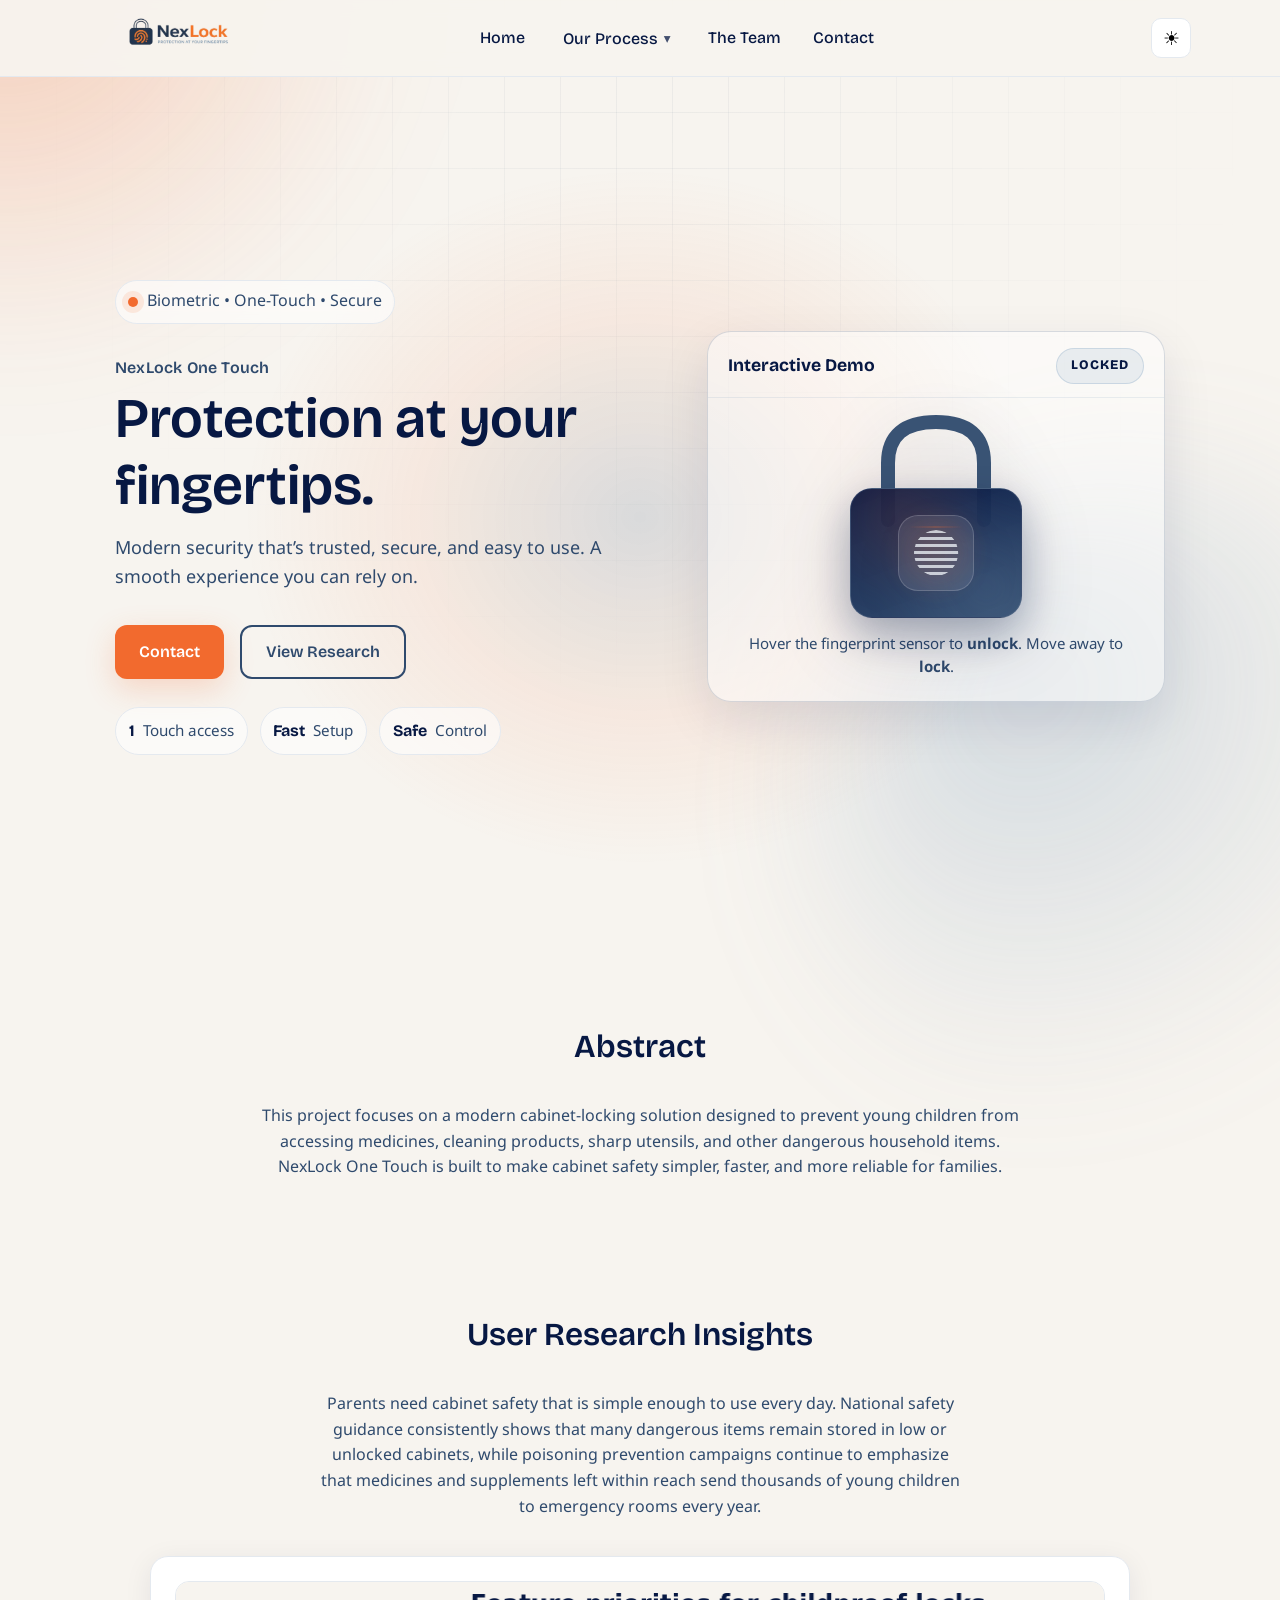
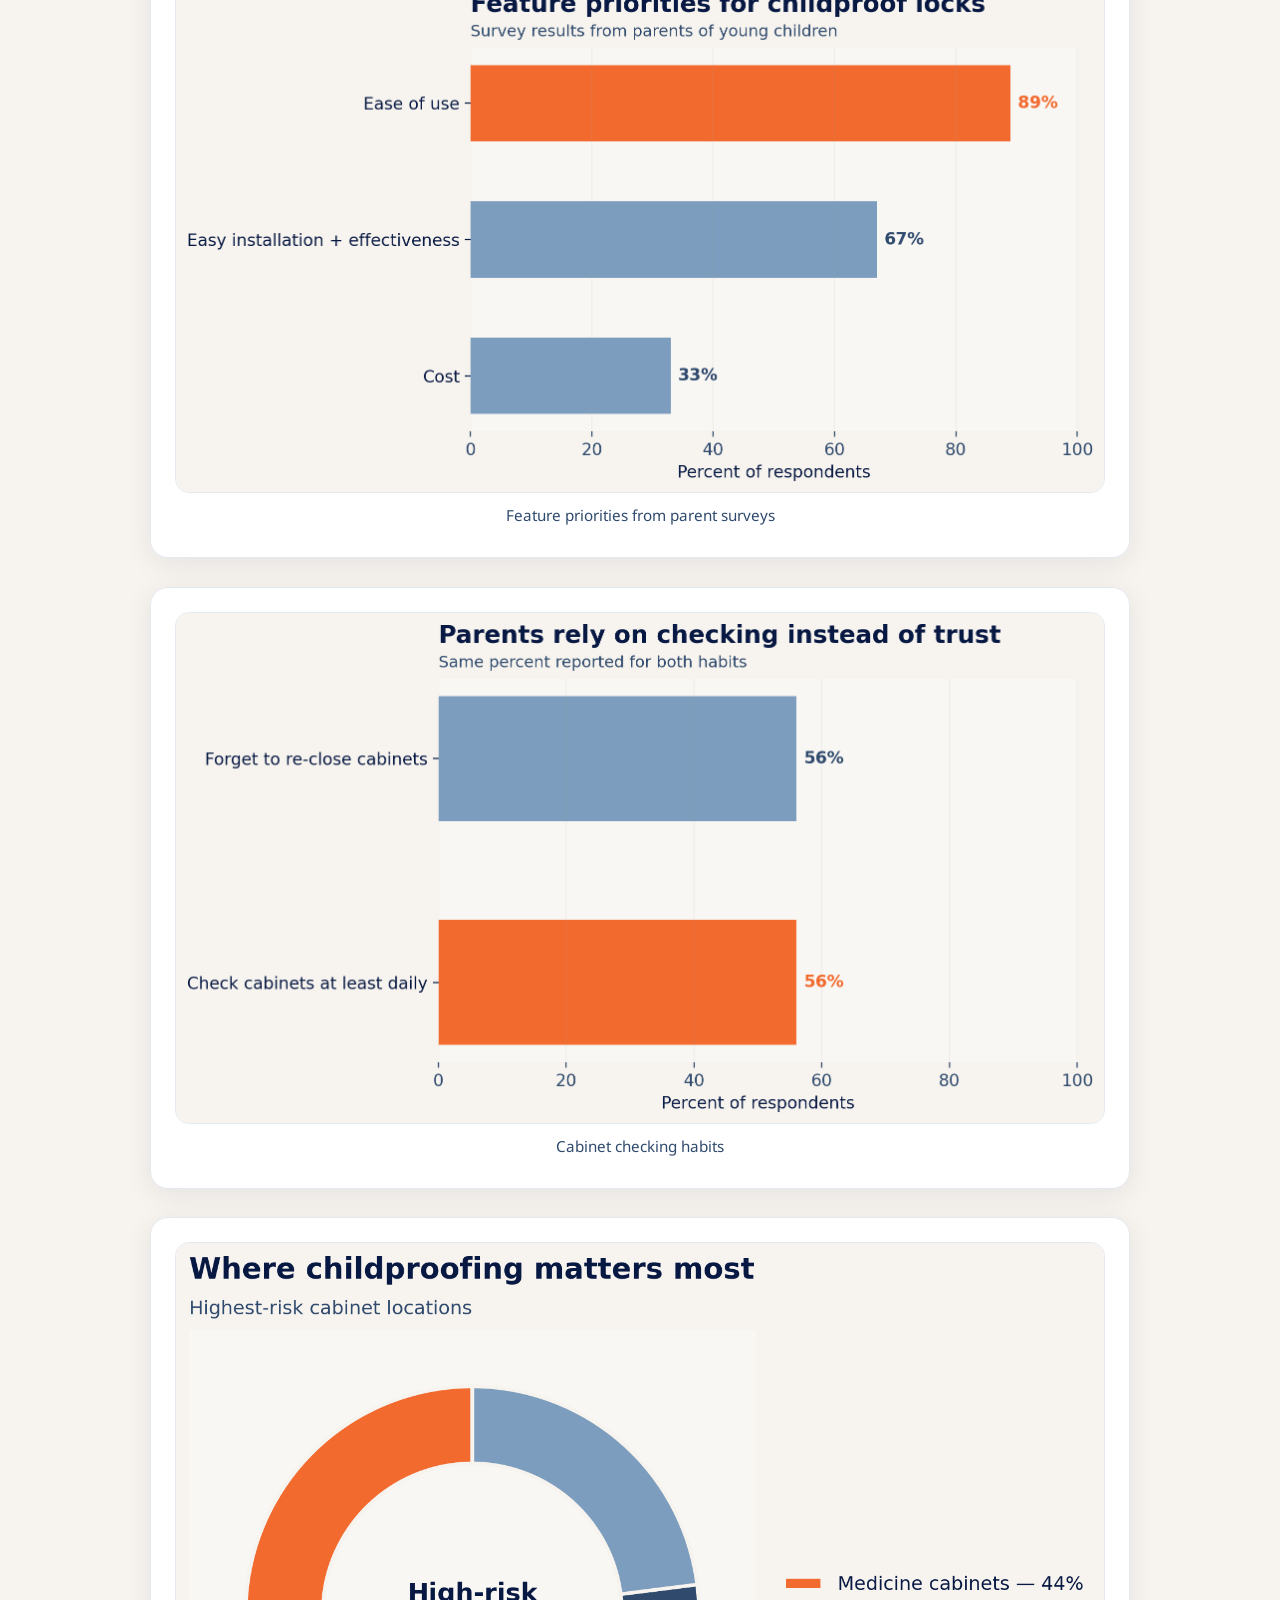
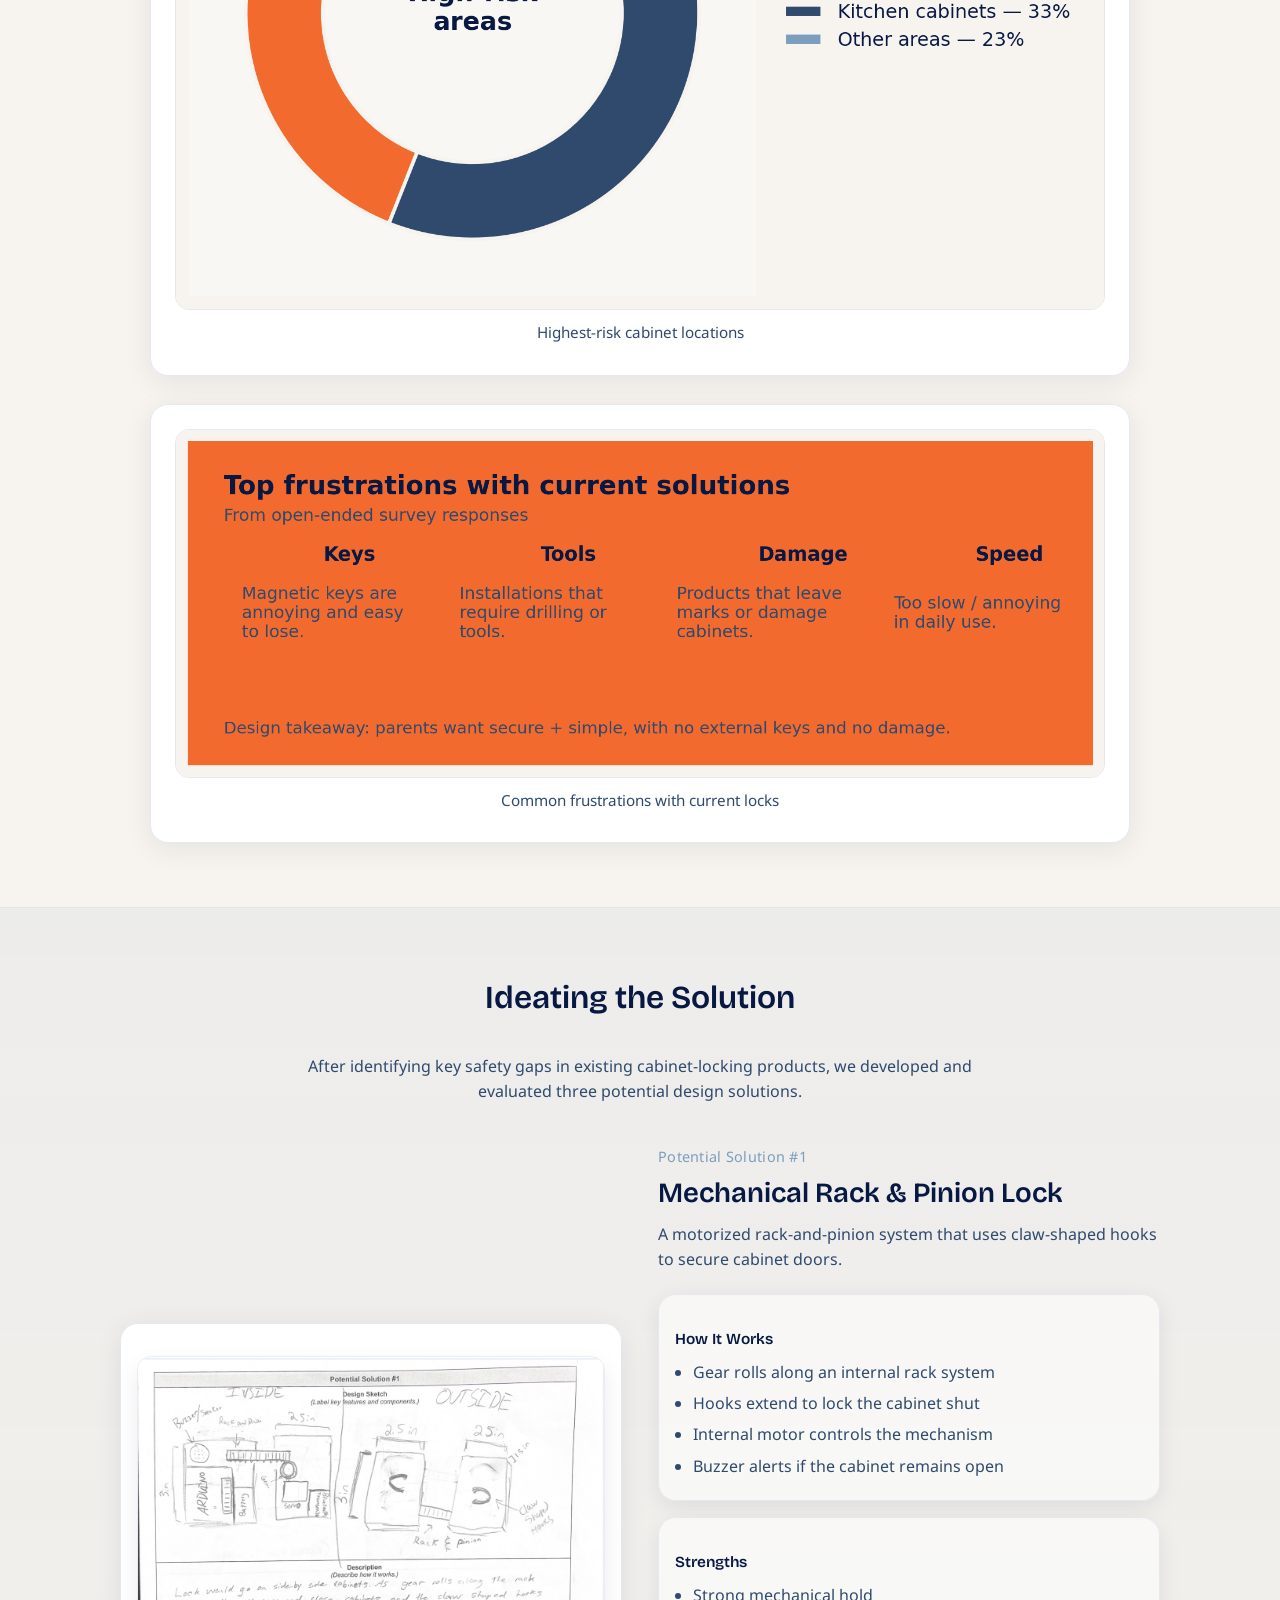
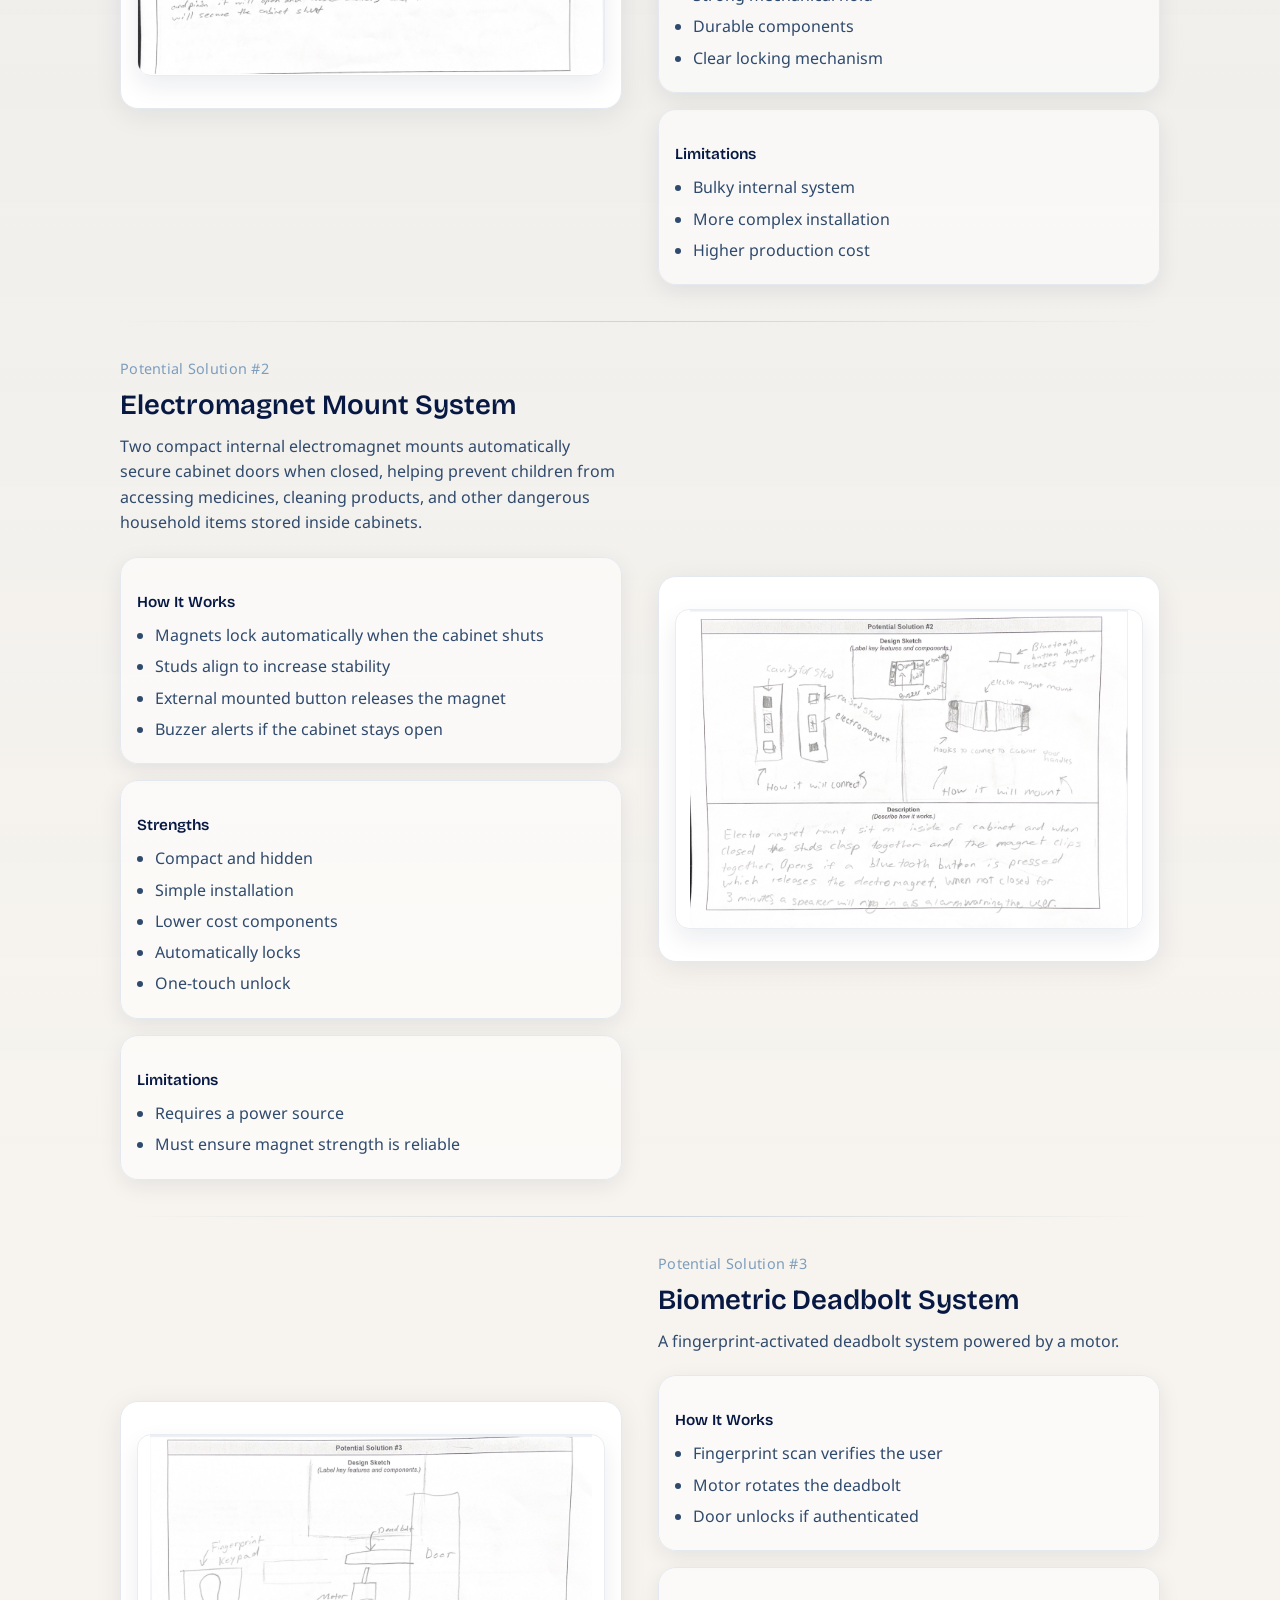
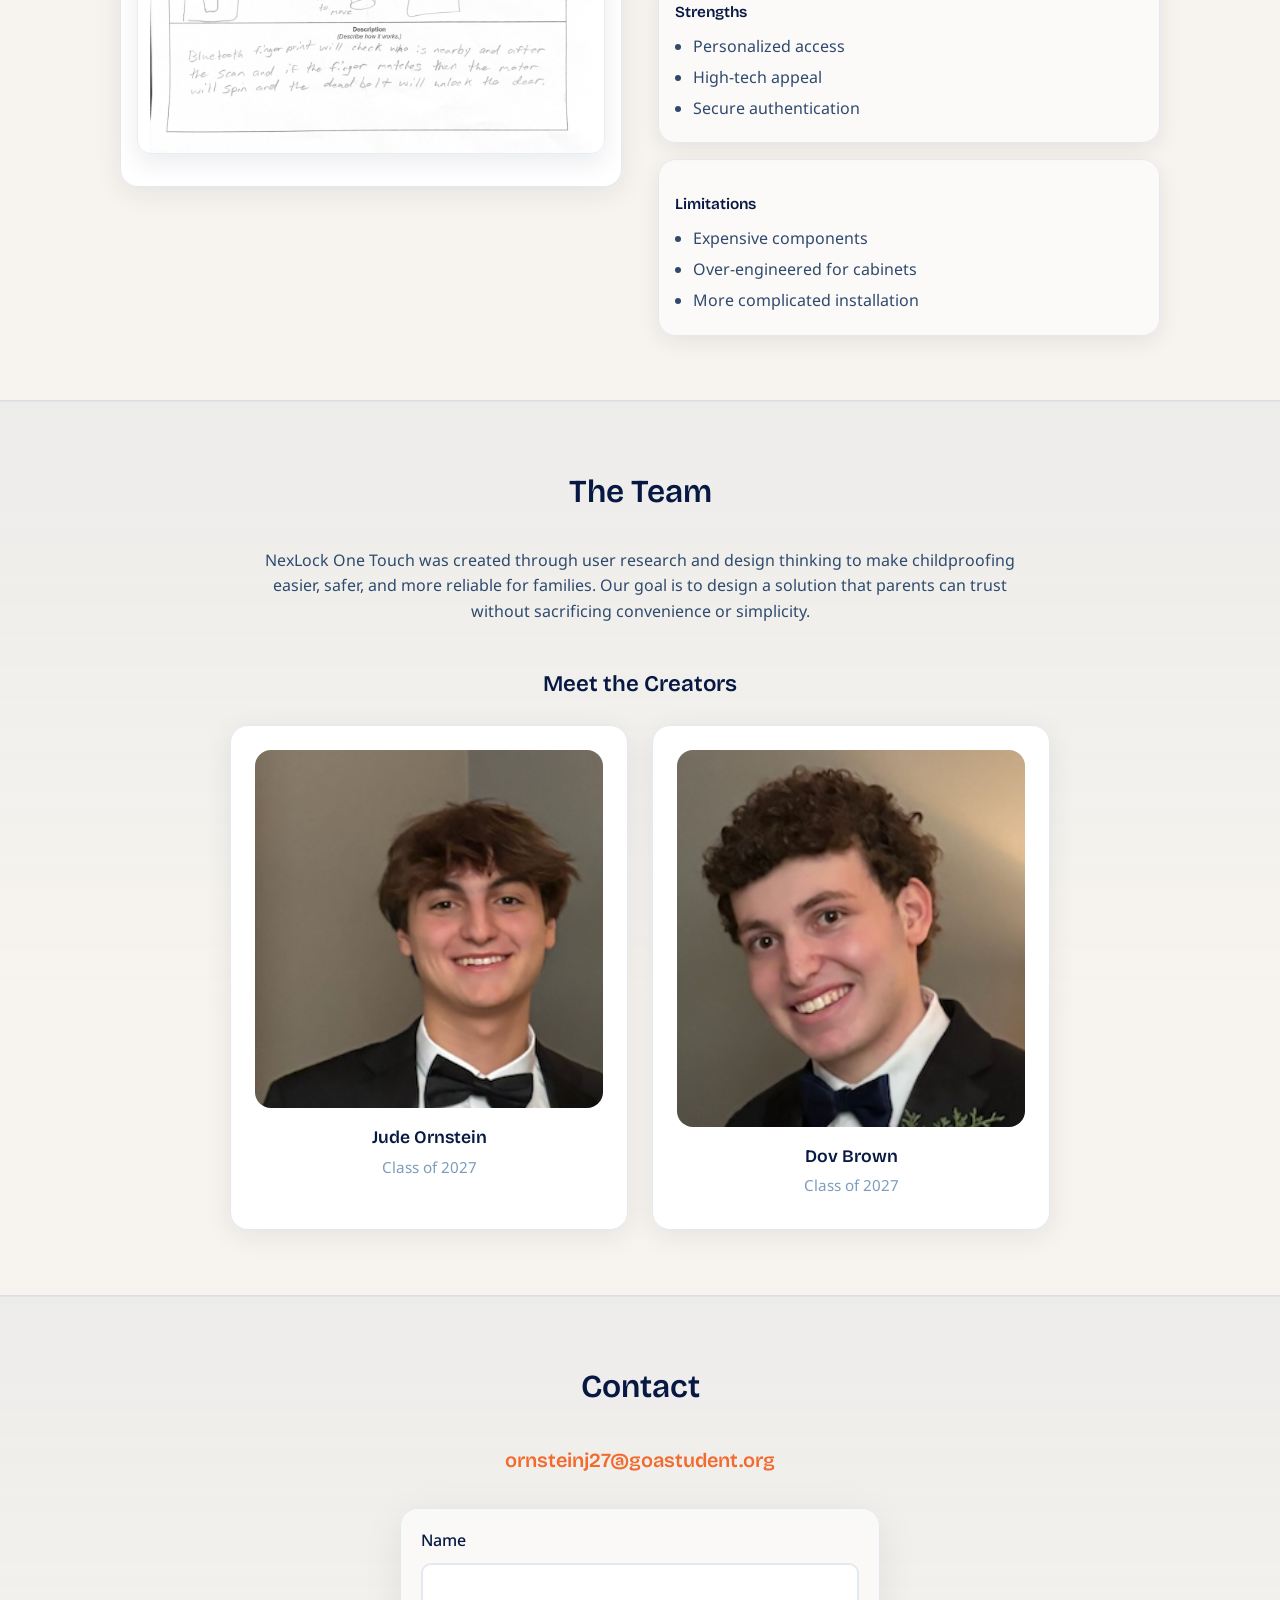
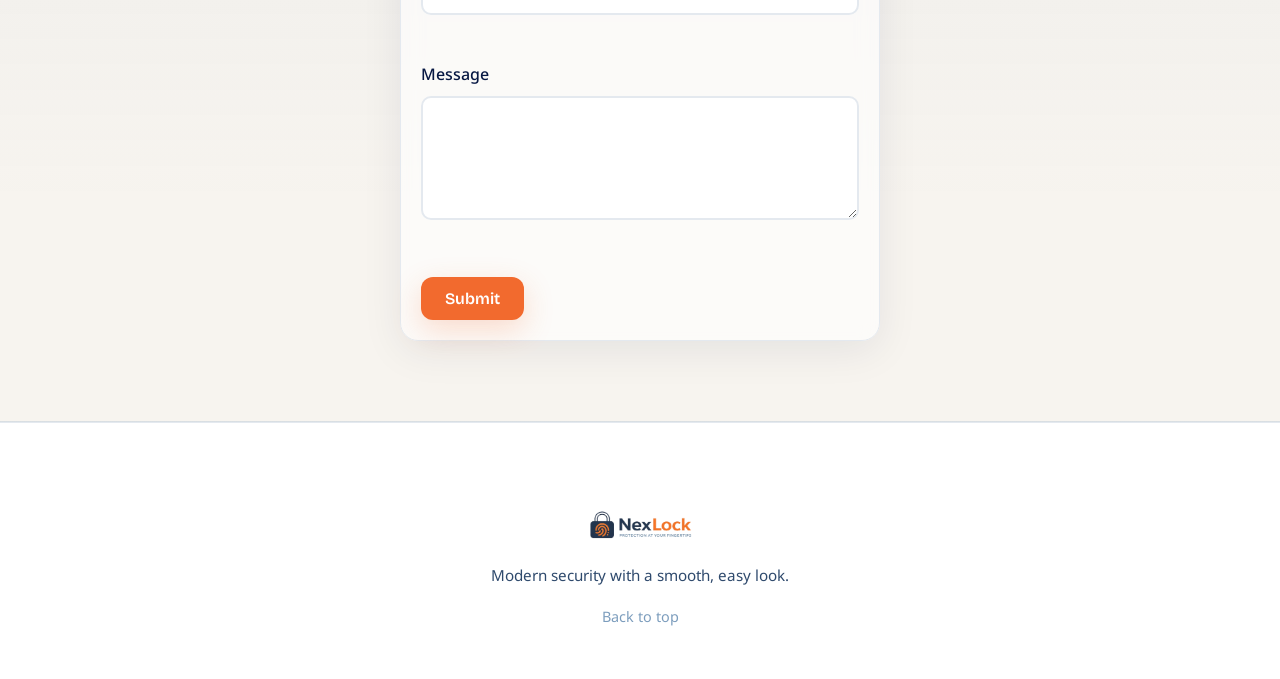
==== commit 202bdda9: "Update index.html" ====
--- a/index.html
+++ b/index.html
@@ -354,7 +354,7 @@
             <p class="creator-meta">Class of 2027</p>
           </article>
           <article class="creator-card reveal" data-delay="80" data-reveal="fade-up">
-            <img alt="Portrait of Dov Brown" class="creator-image" src="NexLockDov.png"/>
+            <img alt="Portrait of Dov Brown" class="creator-image" src="NexlockDov.png"/>
             <h4 class="creator-name">Dov Brown</h4>
             <p class="creator-meta">Class of 2027</p>
           </article>
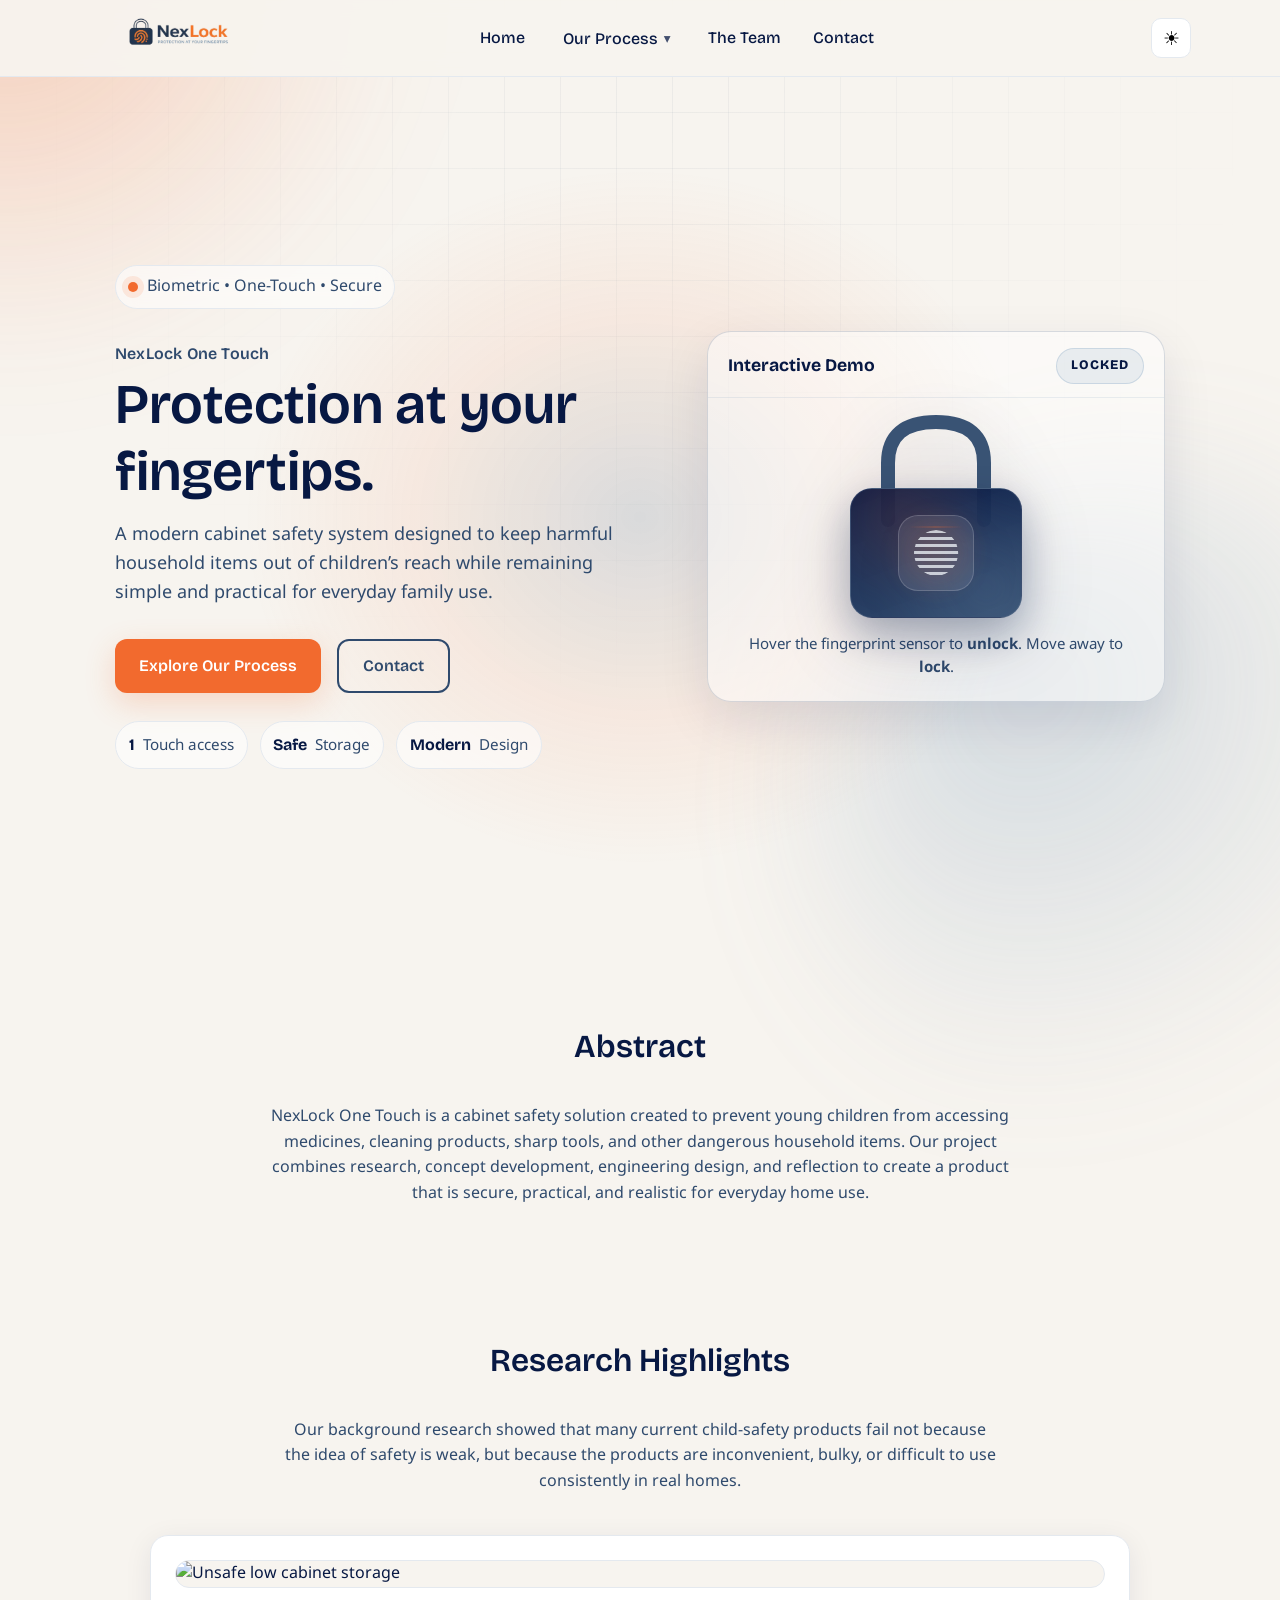
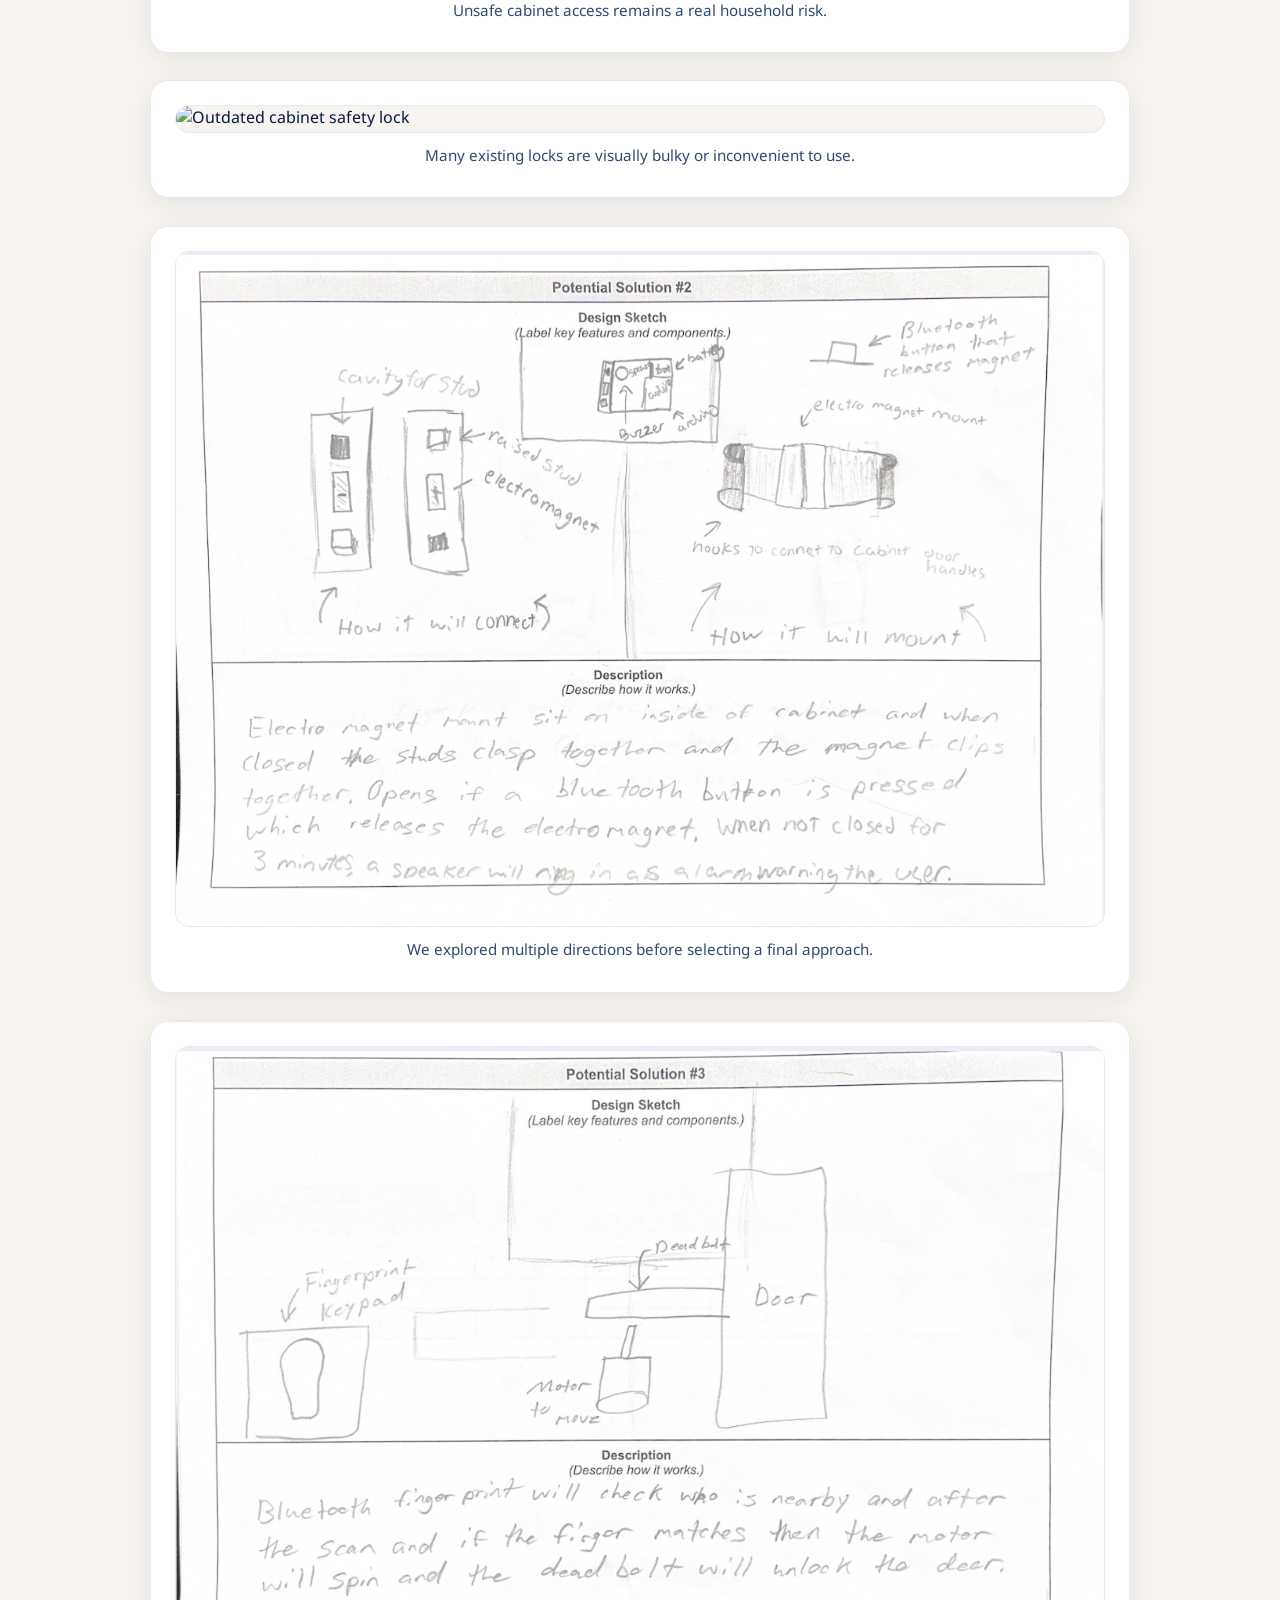
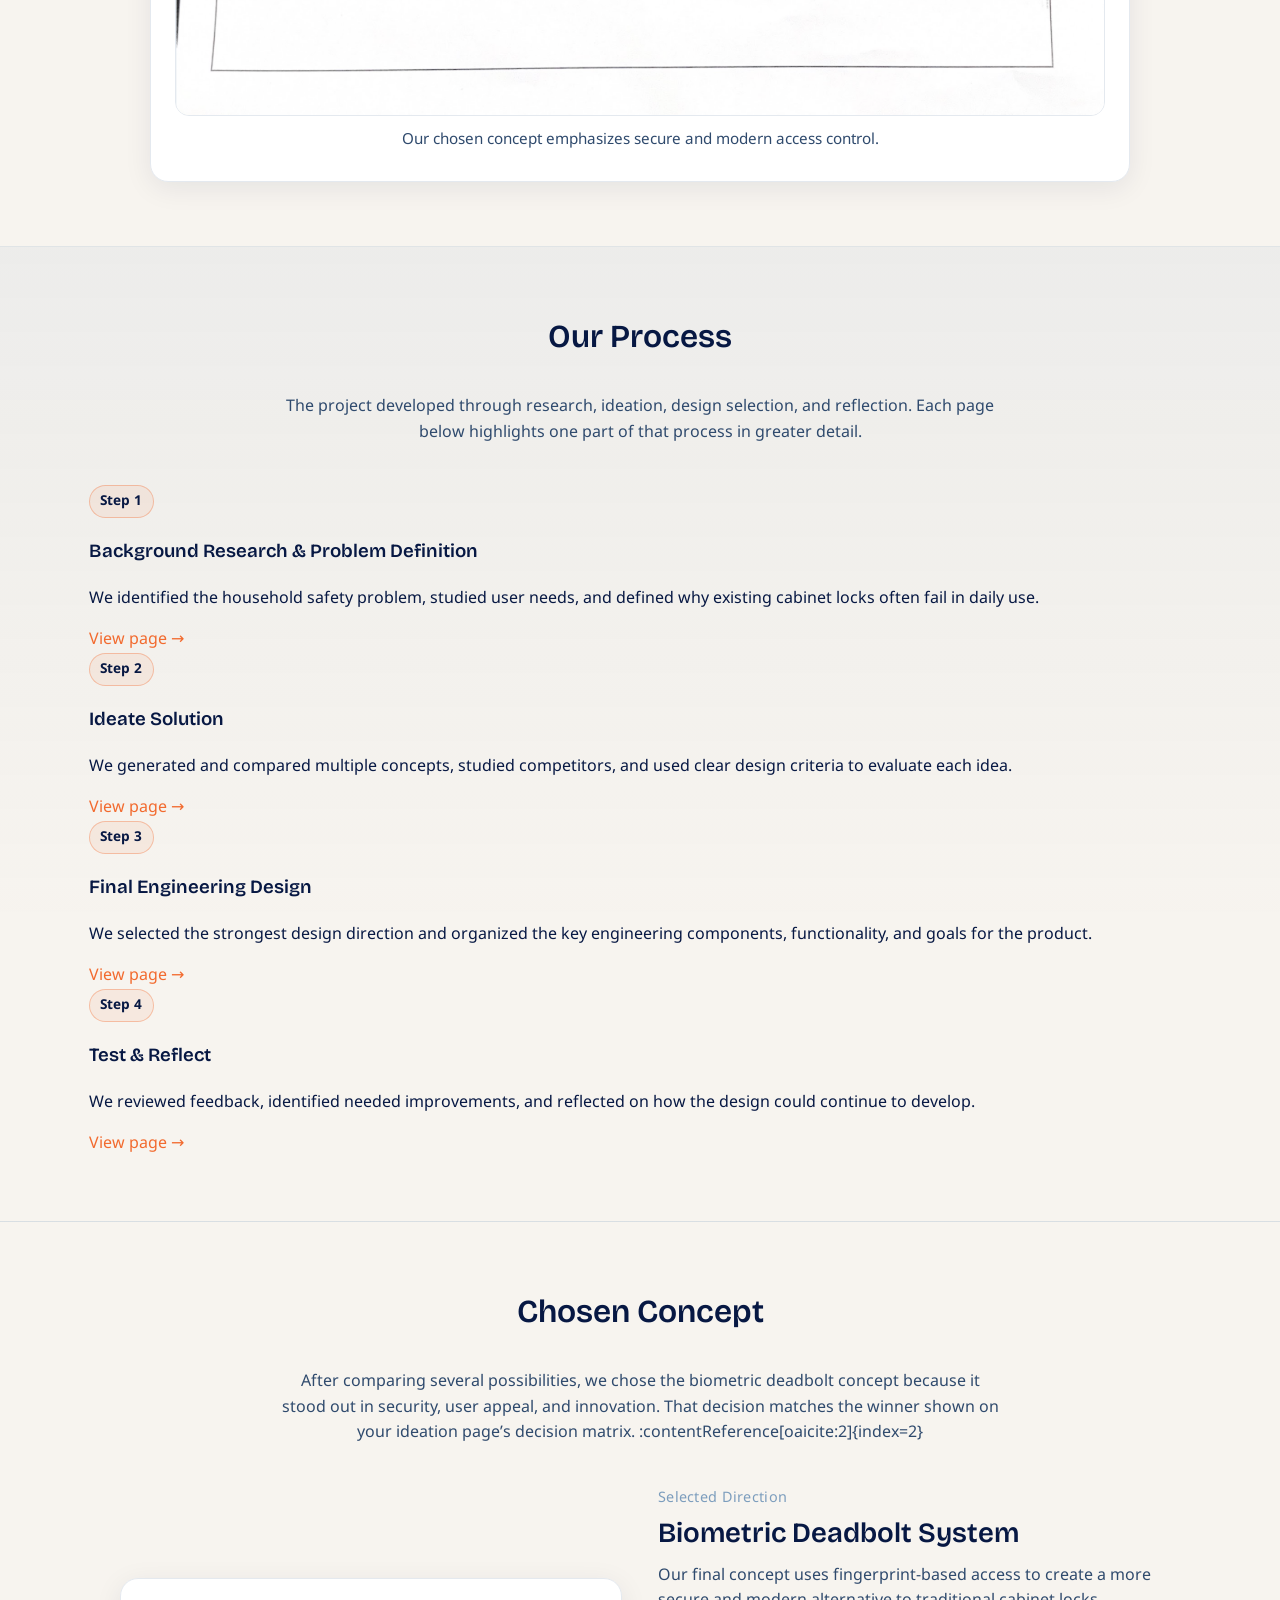
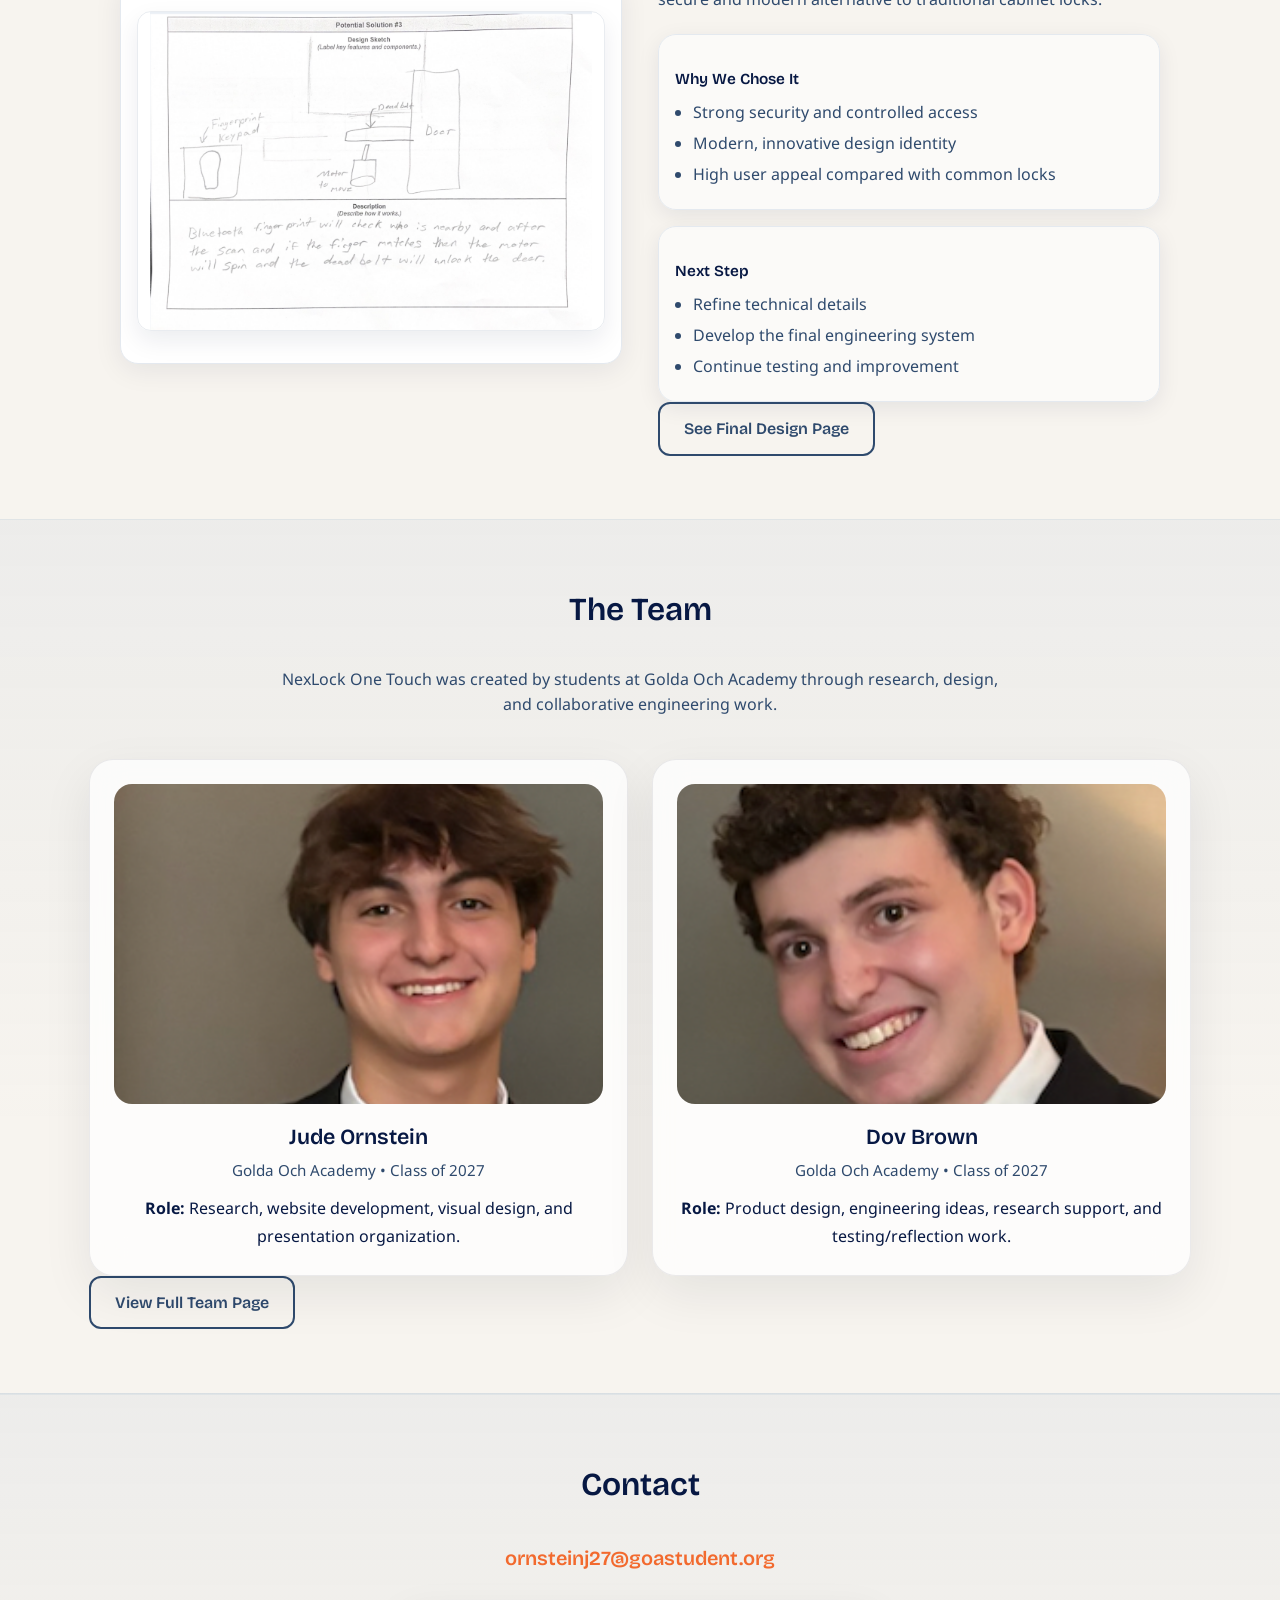
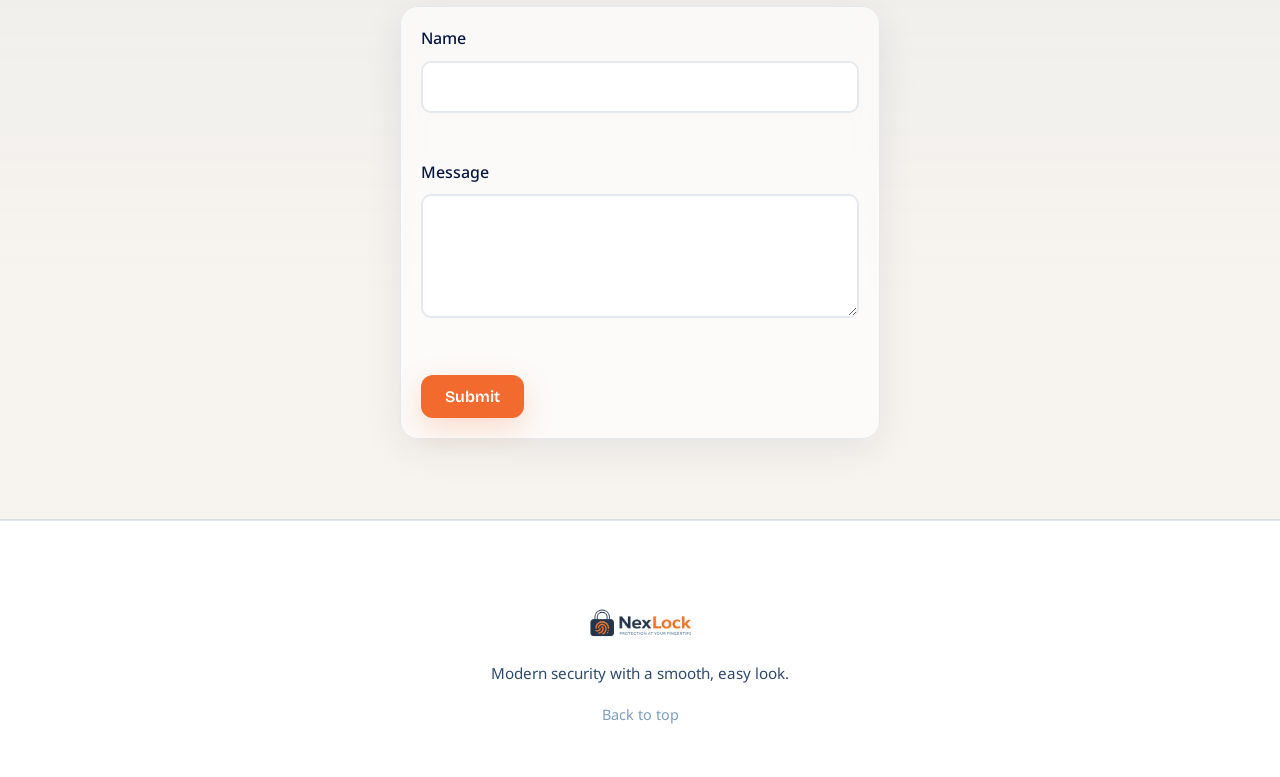
==== commit 16378a32: "Update index.html" ====
--- a/index.html
+++ b/index.html
@@ -1,402 +1,365 @@
 <!DOCTYPE html>
 <html data-theme="light" lang="en">
 <head>
-<meta charset="utf-8"/>
-<meta content="width=device-width, initial-scale=1.0" name="viewport"/>
-<title>NexLock One Touch — Protection at your fingertips</title>
-<link href="assets/favicon.png" rel="icon" type="image/png"/>
-<link href="https://fonts.googleapis.com" rel="preconnect"/>
-<link crossorigin="" href="https://fonts.gstatic.com" rel="preconnect"/>
-<link href="https://fonts.googleapis.com/css2?family=Bricolage+Grotesque:wght@400;500;600;700&amp;family=Noto+Sans+Thai:wght@300;400;500;600&amp;display=swap" rel="stylesheet"/>
-<link href="styles.css" rel="stylesheet"/>
+  <meta charset="utf-8"/>
+  <meta content="width=device-width, initial-scale=1.0" name="viewport"/>
+  <title>NexLock One Touch — Protection at your fingertips</title>
+  <link href="assets/favicon.png" rel="icon" type="image/png"/>
+  <link href="https://fonts.googleapis.com" rel="preconnect"/>
+  <link crossorigin="" href="https://fonts.gstatic.com" rel="preconnect"/>
+  <link href="https://fonts.googleapis.com/css2?family=Bricolage+Grotesque:wght@400;500;600;700;800&family=Noto+Sans+Thai:wght@300;400;500;600&display=swap" rel="stylesheet"/>
+  <link href="styles.css" rel="stylesheet"/>
 </head>
 <body>
-<div aria-hidden="true" class="bg-grid"></div>
-<div aria-hidden="true" class="bg-orb bg-orb--a"></div>
-<div aria-hidden="true" class="bg-orb bg-orb--b"></div>
-
-<header class="header">
-  <div class="header-inner">
-    <a class="logo-link" href="index.html#home">
-      <img alt="NexLock One Touch" class="logo" src="logo.png"/>
-    </a>
-
-    <nav class="nav">
-      <a class="nav-link" href="index.html#home">Home</a>
-      <div class="nav-dropdown">
-        <button aria-expanded="false" aria-haspopup="true" class="nav-link nav-dropdown-toggle" type="button">
-          Our Process
-          <span aria-hidden="true" class="chev">▾</span>
+  <div aria-hidden="true" class="bg-grid"></div>
+  <div aria-hidden="true" class="bg-orb bg-orb--a"></div>
+  <div aria-hidden="true" class="bg-orb bg-orb--b"></div>
+
+  <header class="header">
+    <div class="header-inner">
+      <a class="logo-link" href="index.html#home">
+        <img alt="NexLock One Touch" class="logo" src="logo.png"/>
+      </a>
+
+      <nav class="nav">
+        <a class="nav-link" href="index.html#home">Home</a>
+        <div class="nav-dropdown">
+          <button aria-expanded="false" aria-haspopup="true" class="nav-link nav-dropdown-toggle" type="button">
+            Our Process
+            <span aria-hidden="true" class="chev">▾</span>
+          </button>
+          <div class="nav-dropdown-menu" role="menu">
+            <a class="nav-dropdown-item" href="background-research-problem-definition.html" role="menuitem">Background Research &amp; Problem Definition</a>
+            <a class="nav-dropdown-item" href="ideate-solution.html" role="menuitem">Ideate Solution</a>
+            <a class="nav-dropdown-item" href="final-engineering-design.html" role="menuitem">Final Engineering Design</a>
+            <a class="nav-dropdown-item" href="test-reflect.html" role="menuitem">Test &amp; Reflect</a>
+          </div>
+        </div>
+        <a class="nav-link" href="the-team.html">The Team</a>
+        <a class="nav-link" href="#contact">Contact</a>
+      </nav>
+
+      <div class="header-actions">
+        <button aria-label="Toggle light/dark theme" class="theme-toggle" type="button">
+          <span class="theme-icon sun">☀</span>
+          <span class="theme-icon moon">☾</span>
         </button>
-        <div class="nav-dropdown-menu" role="menu">
-          <a class="nav-dropdown-item" href="background-research-problem-definition.html" role="menuitem">Background Research &amp; Problem Definition</a>
-          <a class="nav-dropdown-item" href="ideate-solution.html" role="menuitem">Ideate Solution</a>
-          <a class="nav-dropdown-item" href="final-engineering-design.html" role="menuitem">Final Engineering Design</a>
-          <a class="nav-dropdown-item" href="test-reflect.html" role="menuitem">Test &amp; Reflect</a>
-        </div>
-      </div>
-      <a class="nav-link" href="the-team.html">The Team</a>
-      <a class="nav-link" href="index.html#contact">Contact</a>
+        <button aria-expanded="false" aria-label="Open menu" class="hamburger" type="button">
+          <span class="hamburger-line"></span>
+          <span class="hamburger-line"></span>
+          <span class="hamburger-line"></span>
+        </button>
+      </div>
+    </div>
+  </header>
+
+  <div aria-hidden="true" class="mobile-menu">
+    <nav class="mobile-nav">
+      <a class="mobile-nav-link" href="index.html#home">Home</a>
+      <a class="mobile-nav-link" href="background-research-problem-definition.html">Background Research &amp; Problem Definition</a>
+      <a class="mobile-nav-link" href="ideate-solution.html">Ideate Solution</a>
+      <a class="mobile-nav-link" href="final-engineering-design.html">Final Engineering Design</a>
+      <a class="mobile-nav-link" href="test-reflect.html">Test &amp; Reflect</a>
+      <a class="mobile-nav-link" href="the-team.html">The Team</a>
+      <a class="mobile-nav-link" href="#contact">Contact</a>
     </nav>
-
-    <div class="header-actions">
-      <button aria-label="Toggle light/dark theme" class="theme-toggle" type="button">
-        <span class="theme-icon sun">☀</span>
-        <span class="theme-icon moon">☾</span>
-      </button>
-      <button aria-expanded="false" aria-label="Open menu" class="hamburger" type="button">
-        <span class="hamburger-line"></span>
-        <span class="hamburger-line"></span>
-        <span class="hamburger-line"></span>
-      </button>
-    </div>
   </div>
-</header>
-
-<div aria-hidden="true" class="mobile-menu">
-  <nav class="mobile-nav">
-    <a class="mobile-nav-link" href="index.html#home">Home</a>
-    <a class="mobile-nav-link" href="background-research-problem-definition.html">Background Research &amp; Problem Definition</a>
-    <a class="mobile-nav-link" href="ideate-solution.html">Ideate Solution</a>
-    <a class="mobile-nav-link" href="final-engineering-design.html">Final Engineering Design</a>
-    <a class="mobile-nav-link" href="test-reflect.html">Test &amp; Reflect</a>
-    <a class="mobile-nav-link" href="the-team.html">The Team</a>
-    <a class="mobile-nav-link" href="index.html#contact">Contact</a>
-  </nav>
-</div>
-
-<main>
-  <section class="hero" id="home">
-    <div class="hero-glow"></div>
-
-    <div class="container hero-layout">
-      <div class="hero-content">
-        <div class="hero-badge reveal" data-reveal="fade-up">
-          <span aria-hidden="true" class="badge-dot"></span>
-          <span>Biometric • One-Touch • Secure</span>
-        </div>
-
-        <p class="hero-product reveal" data-delay="40" data-reveal="fade-up">
-          NexLock One Touch
+
+  <main>
+    <section class="hero" id="home">
+      <div class="hero-glow"></div>
+
+      <div class="container hero-layout">
+        <div class="hero-content">
+          <div class="hero-badge reveal" data-reveal="fade-up">
+            <span aria-hidden="true" class="badge-dot"></span>
+            <span>Biometric • One-Touch • Secure</span>
+          </div>
+
+          <p class="hero-product reveal" data-delay="40" data-reveal="fade-up">
+            NexLock One Touch
+          </p>
+
+          <h1 class="hero-title reveal" data-delay="80" data-reveal="fade-up">
+            Protection at your fingertips.
+          </h1>
+
+          <p class="hero-subtitle reveal" data-delay="160" data-reveal="fade-up">
+            A modern cabinet safety system designed to keep harmful household items out of children’s reach while remaining simple and practical for everyday family use.
+          </p>
+
+          <div class="hero-buttons reveal" data-delay="240" data-reveal="fade-up">
+            <a class="btn btn-primary" href="#process">Explore Our Process</a>
+            <a class="btn btn-secondary" href="#contact">Contact</a>
+          </div>
+
+          <div class="hero-metrics reveal" data-delay="320" data-reveal="fade-up">
+            <div class="metric"><span class="metric-k">1</span><span class="metric-l">Touch access</span></div>
+            <div class="metric"><span class="metric-k">Safe</span><span class="metric-l">Storage</span></div>
+            <div class="metric"><span class="metric-k">Modern</span><span class="metric-l">Design</span></div>
+          </div>
+        </div>
+
+        <div class="lock-demo reveal" data-delay="220" data-reveal="fade-left">
+          <div class="lock-demo__card" id="lockDemo" aria-label="Interactive lock demo">
+            <div class="lock-demo__header">
+              <div class="lock-demo__label">Interactive Demo</div>
+              <div class="lock-demo__status" id="lockDemoStatus" aria-live="polite">LOCKED</div>
+            </div>
+
+            <div class="lock-demo__scene">
+              <div class="lock" aria-hidden="true">
+                <svg class="lock__shackle-svg" viewBox="0 0 180 115" fill="none" xmlns="http://www.w3.org/2000/svg">
+                  <g class="lock__shackle-group" id="lockShackle">
+                    <path
+                      class="lock__shackle-path"
+                      d="M 42 112 L 42 55 Q 42 14 90 14 Q 138 14 138 55 L 138 112"
+                      stroke="rgba(47,74,109,0.95)"
+                      stroke-width="14"
+                      stroke-linecap="round"
+                      fill="none"
+                    />
+                  </g>
+                </svg>
+
+                <div class="lock__body">
+                  <button
+                    class="lock__sensor"
+                    id="fpSensor"
+                    type="button"
+                    aria-label="Fingerprint sensor. Hover to unlock. Move away to lock."
+                  >
+                    <div class="lock__sensor-glow" aria-hidden="true"></div>
+                    <div class="lock__scan" aria-hidden="true"></div>
+                    <div class="lock__sensor-lines" aria-hidden="true"></div>
+                  </button>
+                </div>
+              </div>
+
+              <div class="lock-demo__hint">
+                Hover the fingerprint sensor to <b>unlock</b>. Move away to <b>lock</b>.
+              </div>
+            </div>
+          </div>
+        </div>
+      </div>
+    </section>
+
+    <section class="section" id="abstract">
+      <div class="container">
+        <h2 class="section-title">Abstract</h2>
+        <p class="abstract-text">
+          NexLock One Touch is a cabinet safety solution created to prevent young children from accessing medicines, cleaning products, sharp tools, and other dangerous household items. Our project combines research, concept development, engineering design, and reflection to create a product that is secure, practical, and realistic for everyday home use.
         </p>
-
-        <h1 class="hero-title reveal" data-delay="80" data-reveal="fade-up">
-          Protection at your fingertips.
-        </h1>
-
-        <p class="hero-subtitle reveal" data-delay="160" data-reveal="fade-up">
-          Modern security that’s trusted, secure, and easy to use. A smooth experience you can rely on.
-        </p>
-
-        <div class="hero-buttons reveal" data-delay="240" data-reveal="fade-up">
-          <a class="btn btn-primary" href="#contact">Contact</a>
-          <a class="btn btn-secondary" href="#research">View Research</a>
-        </div>
-
-        <div class="hero-metrics reveal" data-delay="320" data-reveal="fade-up">
-          <div class="metric"><span class="metric-k">1</span><span class="metric-l">Touch access</span></div>
-          <div class="metric"><span class="metric-k">Fast</span><span class="metric-l">Setup</span></div>
-          <div class="metric"><span class="metric-k">Safe</span><span class="metric-l">Control</span></div>
-        </div>
-      </div>
-
-      <div class="lock-demo reveal" data-delay="220" data-reveal="fade-left">
-        <div class="lock-demo__card" id="lockDemo" aria-label="Interactive lock demo">
-          <div class="lock-demo__header">
-            <div class="lock-demo__label">Interactive Demo</div>
-            <div class="lock-demo__status" id="lockDemoStatus" aria-live="polite">LOCKED</div>
-          </div>
-
-          <div class="lock-demo__scene">
-            <div class="lock" aria-hidden="true">
-              <svg class="lock__shackle-svg" viewBox="0 0 180 115" fill="none" xmlns="http://www.w3.org/2000/svg">
-                <g class="lock__shackle-group" id="lockShackle">
-                  <path
-                    class="lock__shackle-path"
-                    d="M 42 112 L 42 55 Q 42 14 90 14 Q 138 14 138 55 L 138 112"
-                    stroke="rgba(47,74,109,0.95)"
-                    stroke-width="14"
-                    stroke-linecap="round"
-                    fill="none"
-                  />
-                </g>
-              </svg>
-
-              <div class="lock__body">
-                <button
-                  class="lock__sensor"
-                  id="fpSensor"
-                  type="button"
-                  aria-label="Fingerprint sensor. Hover to unlock. Move away to lock."
-                >
-                  <div class="lock__sensor-glow" aria-hidden="true"></div>
-                  <div class="lock__scan" aria-hidden="true"></div>
-                  <div class="lock__sensor-lines" aria-hidden="true"></div>
-                </button>
+      </div>
+    </section>
+
+    <section class="section" id="research">
+      <div class="container">
+        <header class="section-header">
+          <h2 class="section-title">Research Highlights</h2>
+          <p class="section-subtitle">
+            Our background research showed that many current child-safety products fail not because the idea of safety is weak, but because the products are inconvenient, bulky, or difficult to use consistently in real homes.
+          </p>
+        </header>
+
+        <div class="research-grid">
+          <article class="research-card reveal" data-reveal="fade-up">
+            <div class="research-image-wrapper">
+              <img alt="Unsafe low cabinet storage" class="research-image" src="assets/research-image-1.jpg"/>
+            </div>
+            <p class="research-caption">Unsafe cabinet access remains a real household risk.</p>
+          </article>
+
+          <article class="research-card reveal" data-delay="80" data-reveal="fade-up">
+            <div class="research-image-wrapper">
+              <img alt="Outdated cabinet safety lock" class="research-image" src="assets/research-image-2.jpg"/>
+            </div>
+            <p class="research-caption">Many existing locks are visually bulky or inconvenient to use.</p>
+          </article>
+
+          <article class="research-card reveal" data-delay="120" data-reveal="fade-up">
+            <div class="research-image-wrapper">
+              <img alt="Cabinet safety concept sketch" class="research-image" src="solution2.png"/>
+            </div>
+            <p class="research-caption">We explored multiple directions before selecting a final approach.</p>
+          </article>
+
+          <article class="research-card reveal" data-delay="160" data-reveal="fade-up">
+            <div class="research-image-wrapper">
+              <img alt="Biometric deadbolt concept" class="research-image" src="solution3.png"/>
+            </div>
+            <p class="research-caption">Our chosen concept emphasizes secure and modern access control.</p>
+          </article>
+        </div>
+      </div>
+    </section>
+
+    <section class="section section-alt" id="process">
+      <div class="container">
+        <header class="section-header">
+          <h2 class="section-title">Our Process</h2>
+          <p class="section-subtitle">
+            The project developed through research, ideation, design selection, and reflection. Each page below highlights one part of that process in greater detail.
+          </p>
+        </header>
+
+        <div class="process-preview-grid">
+          <article class="process-preview-card reveal" data-reveal="fade-up">
+            <span class="tag">Step 1</span>
+            <h3>Background Research &amp; Problem Definition</h3>
+            <p>
+              We identified the household safety problem, studied user needs, and defined why existing cabinet locks often fail in daily use.
+            </p>
+            <a class="text-link" href="background-research-problem-definition.html">View page →</a>
+          </article>
+
+          <article class="process-preview-card reveal" data-delay="70" data-reveal="fade-up">
+            <span class="tag">Step 2</span>
+            <h3>Ideate Solution</h3>
+            <p>
+              We generated and compared multiple concepts, studied competitors, and used clear design criteria to evaluate each idea.
+            </p>
+            <a class="text-link" href="ideate-solution.html">View page →</a>
+          </article>
+
+          <article class="process-preview-card reveal" data-delay="140" data-reveal="fade-up">
+            <span class="tag">Step 3</span>
+            <h3>Final Engineering Design</h3>
+            <p>
+              We selected the strongest design direction and organized the key engineering components, functionality, and goals for the product.
+            </p>
+            <a class="text-link" href="final-engineering-design.html">View page →</a>
+          </article>
+
+          <article class="process-preview-card reveal" data-delay="210" data-reveal="fade-up">
+            <span class="tag">Step 4</span>
+            <h3>Test &amp; Reflect</h3>
+            <p>
+              We reviewed feedback, identified needed improvements, and reflected on how the design could continue to develop.
+            </p>
+            <a class="text-link" href="test-reflect.html">View page →</a>
+          </article>
+        </div>
+      </div>
+    </section>
+
+    <section class="section" id="chosen-design">
+      <div class="container">
+        <header class="section-header">
+          <h2 class="section-title">Chosen Concept</h2>
+          <p class="section-subtitle">
+            After comparing several possibilities, we chose the biometric deadbolt concept because it stood out in security, user appeal, and innovation. That decision matches the winner shown on your ideation page’s decision matrix. :contentReference[oaicite:2]{index=2}
+          </p>
+        </header>
+
+        <div class="solution-block">
+          <div class="solution-grid">
+            <div class="solution-media reveal" data-reveal="fade-up">
+              <div class="solution-media-card">
+                <img alt="Chosen biometric deadbolt concept" class="solution-image" src="solution3.png"/>
               </div>
             </div>
-
-            <div class="lock-demo__hint">
-              Hover the fingerprint sensor to <b>unlock</b>. Move away to <b>lock</b>.
-            </div>
-          </div>
-        </div>
-      </div>
-    </div>
-  </section>
-
-  <section class="section" id="abstract">
-    <div class="container">
-      <h2 class="section-title">Abstract</h2>
-      <p class="abstract-text">
-        This project focuses on a modern cabinet-locking solution designed to prevent young children from accessing medicines, cleaning products, sharp utensils, and other dangerous household items. NexLock One Touch is built to make cabinet safety simpler, faster, and more reliable for families.
-      </p>
-    </div>
-  </section>
-
-  <section class="section" id="research">
-    <div class="container">
-      <h2 class="section-title">User Research Insights</h2>
-      <p class="research-intro">
-        Parents need cabinet safety that is simple enough to use every day. National safety guidance consistently shows that many dangerous items remain stored in low or unlocked cabinets, while poisoning prevention campaigns continue to emphasize that medicines and supplements left within reach send thousands of young children to emergency rooms every year.
-      </p>
-
-      <div class="research-grid">
-        <article class="research-card reveal" data-reveal="fade-up">
-          <div class="research-image-wrapper">
-            <img alt="Chart showing feature priorities from parent surveys" class="research-image" src="feature_priorities.png"/>
-          </div>
-          <p class="research-caption">Feature priorities from parent surveys</p>
-        </article>
-
-        <article class="research-card reveal" data-delay="80" data-reveal="fade-up">
-          <div class="research-image-wrapper">
-            <img alt="Visualization of cabinet checking habits" class="research-image" src="checking_behavior.png"/>
-          </div>
-          <p class="research-caption">Cabinet checking habits</p>
-        </article>
-
-        <article class="research-card reveal" data-delay="120" data-reveal="fade-up">
-          <div class="research-image-wrapper">
-            <img alt="Donut chart of highest-risk cabinet locations" class="research-image" src="risk_areas_donut.png"/>
-          </div>
-          <p class="research-caption">Highest-risk cabinet locations</p>
-        </article>
-
-        <article class="research-card reveal" data-delay="160" data-reveal="fade-up">
-          <div class="research-image-wrapper">
-            <img alt="Diagram of common frustrations with current locks" class="research-image" src="pain_points.png"/>
-          </div>
-          <p class="research-caption">Common frustrations with current locks</p>
-        </article>
-      </div>
-    </div>
-  </section>
-
-  <section class="section section-alt" id="ideate">
-    <div class="container">
-      <header class="section-header">
-        <h2 class="section-title">Ideating the Solution</h2>
-        <p class="section-subtitle">
-          After identifying key safety gaps in existing cabinet-locking products, we developed and evaluated three potential design solutions.
-        </p>
-      </header>
-
-      <article class="solution-block">
-        <div class="solution-grid">
-          <div class="solution-media reveal" data-reveal="fade-up">
-            <div class="solution-media-card">
-              <img alt="Sketch of Potential Solution #1: Mechanical Rack &amp; Pinion Lock" class="solution-image" src="solution1.png"/>
-            </div>
-          </div>
-          <div class="solution-content reveal" data-delay="80" data-reveal="fade-up">
-            <p class="solution-label">Potential Solution #1</p>
-            <h3 class="solution-title">Mechanical Rack &amp; Pinion Lock</h3>
-            <p class="solution-overview">A motorized rack-and-pinion system that uses claw-shaped hooks to secure cabinet doors.</p>
-            <div class="solution-lists">
-              <div class="solution-list">
-                <h4 class="solution-list-title">How It Works</h4>
-                <ul>
-                  <li>Gear rolls along an internal rack system</li>
-                  <li>Hooks extend to lock the cabinet shut</li>
-                  <li>Internal motor controls the mechanism</li>
-                  <li>Buzzer alerts if the cabinet remains open</li>
-                </ul>
+            <div class="solution-content reveal" data-delay="80" data-reveal="fade-up">
+              <p class="solution-label">Selected Direction</p>
+              <h3 class="solution-title">Biometric Deadbolt System</h3>
+              <p class="solution-overview">
+                Our final concept uses fingerprint-based access to create a more secure and modern alternative to traditional cabinet locks.
+              </p>
+              <div class="solution-lists">
+                <div class="solution-list">
+                  <h4 class="solution-list-title">Why We Chose It</h4>
+                  <ul>
+                    <li>Strong security and controlled access</li>
+                    <li>Modern, innovative design identity</li>
+                    <li>High user appeal compared with common locks</li>
+                  </ul>
+                </div>
+                <div class="solution-list">
+                  <h4 class="solution-list-title">Next Step</h4>
+                  <ul>
+                    <li>Refine technical details</li>
+                    <li>Develop the final engineering system</li>
+                    <li>Continue testing and improvement</li>
+                  </ul>
+                </div>
               </div>
-              <div class="solution-list">
-                <h4 class="solution-list-title">Strengths</h4>
-                <ul>
-                  <li>Strong mechanical hold</li>
-                  <li>Durable components</li>
-                  <li>Clear locking mechanism</li>
-                </ul>
-              </div>
-              <div class="solution-list">
-                <h4 class="solution-list-title">Limitations</h4>
-                <ul>
-                  <li>Bulky internal system</li>
-                  <li>More complex installation</li>
-                  <li>Higher production cost</li>
-                </ul>
-              </div>
-            </div>
-          </div>
-        </div>
-      </article>
-
-      <div aria-hidden="true" class="section-divider"></div>
-
-      <article class="solution-block">
-        <div class="solution-grid solution-grid--reverse">
-          <div class="solution-media reveal" data-delay="80" data-reveal="fade-up">
-            <div class="solution-media-card">
-              <img alt="Sketch of Potential Solution #2: Electromagnet Mount System" class="solution-image" src="solution2.png"/>
-            </div>
-          </div>
-          <div class="solution-content reveal" data-reveal="fade-up">
-            <p class="solution-label">Potential Solution #2</p>
-            <div class="solution-title-row">
-              <h3 class="solution-title">Electromagnet Mount System</h3>
-            </div>
-            <p class="solution-overview">
-              Two compact internal electromagnet mounts automatically secure cabinet doors when closed, helping prevent children from accessing medicines, cleaning products, and other dangerous household items stored inside cabinets.
-            </p>
-            <div class="solution-lists">
-              <div class="solution-list">
-                <h4 class="solution-list-title">How It Works</h4>
-                <ul>
-                  <li>Magnets lock automatically when the cabinet shuts</li>
-                  <li>Studs align to increase stability</li>
-                  <li>External mounted button releases the magnet</li>
-                  <li>Buzzer alerts if the cabinet stays open</li>
-                </ul>
-              </div>
-              <div class="solution-list">
-                <h4 class="solution-list-title">Strengths</h4>
-                <ul>
-                  <li>Compact and hidden</li>
-                  <li>Simple installation</li>
-                  <li>Lower cost components</li>
-                  <li>Automatically locks</li>
-                  <li>One-touch unlock</li>
-                </ul>
-              </div>
-              <div class="solution-list">
-                <h4 class="solution-list-title">Limitations</h4>
-                <ul>
-                  <li>Requires a power source</li>
-                  <li>Must ensure magnet strength is reliable</li>
-                </ul>
-              </div>
-            </div>
-          </div>
-        </div>
-      </article>
-
-      <div aria-hidden="true" class="section-divider"></div>
-
-      <article class="solution-block">
-        <div class="solution-grid">
-          <div class="solution-media reveal" data-reveal="fade-up">
-            <div class="solution-media-card">
-              <img alt="Sketch of Potential Solution #3: Biometric Deadbolt System" class="solution-image" src="solution3.png"/>
-            </div>
-          </div>
-          <div class="solution-content reveal" data-delay="80" data-reveal="fade-up">
-            <p class="solution-label">Potential Solution #3</p>
-            <h3 class="solution-title">Biometric Deadbolt System</h3>
-            <p class="solution-overview">A fingerprint-activated deadbolt system powered by a motor.</p>
-            <div class="solution-lists">
-              <div class="solution-list">
-                <h4 class="solution-list-title">How It Works</h4>
-                <ul>
-                  <li>Fingerprint scan verifies the user</li>
-                  <li>Motor rotates the deadbolt</li>
-                  <li>Door unlocks if authenticated</li>
-                </ul>
-              </div>
-              <div class="solution-list">
-                <h4 class="solution-list-title">Strengths</h4>
-                <ul>
-                  <li>Personalized access</li>
-                  <li>High-tech appeal</li>
-                  <li>Secure authentication</li>
-                </ul>
-              </div>
-              <div class="solution-list">
-                <h4 class="solution-list-title">Limitations</h4>
-                <ul>
-                  <li>Expensive components</li>
-                  <li>Over-engineered for cabinets</li>
-                  <li>More complicated installation</li>
-                </ul>
-              </div>
-            </div>
-          </div>
-        </div>
-      </article>
-    </div>
-  </section>
-
-  <section class="section section-alt" id="team">
-    <div class="container">
-      <h2 class="section-title">The Team</h2>
-      <p class="about-intro">
-        NexLock One Touch was created through user research and design thinking to make childproofing easier, safer, and more reliable for families.
-        Our goal is to design a solution that parents can trust without sacrificing convenience or simplicity.
-      </p>
-      <div class="creators">
-        <h3 class="creators-heading">Meet the Creators</h3>
+              <a class="btn btn-secondary" href="final-engineering-design.html">See Final Design Page</a>
+            </div>
+          </div>
+        </div>
+      </div>
+    </section>
+
+    <section class="section section-alt" id="team">
+      <div class="container">
+        <header class="section-header">
+          <h2 class="section-title">The Team</h2>
+          <p class="section-subtitle">
+            NexLock One Touch was created by students at Golda Och Academy through research, design, and collaborative engineering work.
+          </p>
+        </header>
+
         <div class="creators-grid">
           <article class="creator-card reveal" data-reveal="fade-up">
             <img alt="Portrait of Jude Ornstein" class="creator-image" src="NexLockJude.png"/>
-            <h4 class="creator-name">Jude Ornstein</h4>
-            <p class="creator-meta">Class of 2027</p>
-          </article>
+            <h3 class="creator-name">Jude Ornstein</h3>
+            <p class="creator-meta">Golda Och Academy • Class of 2027</p>
+            <p class="creator-role">
+              <strong>Role:</strong> Research, website development, visual design, and presentation organization.
+            </p>
+          </article>
+
           <article class="creator-card reveal" data-delay="80" data-reveal="fade-up">
             <img alt="Portrait of Dov Brown" class="creator-image" src="NexlockDov.png"/>
-            <h4 class="creator-name">Dov Brown</h4>
-            <p class="creator-meta">Class of 2027</p>
-          </article>
-        </div>
-      </div>
+            <h3 class="creator-name">Dov Brown</h3>
+            <p class="creator-meta">Golda Och Academy • Class of 2027</p>
+            <p class="creator-role">
+              <strong>Role:</strong> Product design, engineering ideas, research support, and testing/reflection work.
+            </p>
+          </article>
+        </div>
+
+        <div class="team-link-wrap">
+          <a class="btn btn-secondary" href="the-team.html">View Full Team Page</a>
+        </div>
+      </div>
+    </section>
+
+    <section class="contact section section-alt" id="contact">
+      <div class="container">
+        <h2 class="section-title">Contact</h2>
+        <p class="contact-email">
+          <a href="mailto:ornsteinj27@goastudent.org">ornsteinj27@goastudent.org</a>
+        </p>
+        <form class="contact-form reveal" data-reveal="fade-up" novalidate="">
+          <div class="form-group">
+            <label for="name">Name</label>
+            <input id="name" name="name" required="" type="text"/>
+            <span class="error-message" role="alert"></span>
+          </div>
+          <div class="form-group">
+            <label for="message">Message</label>
+            <textarea id="message" name="message" required="" rows="4"></textarea>
+            <span class="error-message" role="alert"></span>
+          </div>
+          <button class="btn btn-primary" type="submit">Submit</button>
+        </form>
+        <div aria-live="polite" class="demo-message" hidden="">
+          Demo only — please email us at <a href="mailto:ornsteinj27@goastudent.org">ornsteinj27@goastudent.org</a>
+        </div>
+      </div>
+    </section>
+  </main>
+
+  <footer class="footer">
+    <div class="container footer-inner">
+      <img alt="NexLock One Touch" class="footer-logo" src="logo.png"/>
+      <p class="footer-tagline">Modern security with a smooth, easy look.</p>
+      <a class="back-to-top" href="#home">Back to top</a>
     </div>
-  </section>
-
-  <section class="contact section section-alt" id="contact">
-    <div class="container">
-      <h2 class="section-title">Contact</h2>
-      <p class="contact-email">
-        <a href="mailto:ornsteinj27@goastudent.org">ornsteinj27@goastudent.org</a>
-      </p>
-      <form class="contact-form reveal" data-reveal="fade-up" novalidate="">
-        <div class="form-group">
-          <label for="name">Name</label>
-          <input id="name" name="name" required="" type="text"/>
-          <span class="error-message" role="alert"></span>
-        </div>
-        <div class="form-group">
-          <label for="message">Message</label>
-          <textarea id="message" name="message" required="" rows="4"></textarea>
-          <span class="error-message" role="alert"></span>
-        </div>
-        <button class="btn btn-primary" type="submit">Submit</button>
-      </form>
-      <div aria-live="polite" class="demo-message" hidden="">
-        Demo only — please email us at <a href="mailto:ornsteinj27@goastudent.org">ornsteinj27@goastudent.org</a>
-      </div>
-    </div>
-  </section>
-</main>
-
-<footer class="footer">
-  <div class="container footer-inner">
-    <img alt="NexLock One Touch" class="footer-logo" src="logo.png"/>
-    <p class="footer-tagline">Modern security with a smooth, easy look.</p>
-    <a class="back-to-top" href="#home">Back to top</a>
-  </div>
-</footer>
-
-<script src="script.js"></script>
+  </footer>
+
+  <script src="script.js"></script>
 </body>
 </html>
--- a/styles.css
+++ b/styles.css
@@ -1996,3 +1996,199 @@
 .featured-solution h3 {
   font-weight: 700;
 }
+.process-page {
+  padding-top: 2rem;
+  padding-bottom: 4rem;
+}
+
+.process-grid {
+  display: grid;
+  grid-template-columns: minmax(0, 1.15fr) minmax(320px, 0.85fr);
+  gap: 1.75rem;
+  align-items: start;
+}
+
+.process-col {
+  display: flex;
+  flex-direction: column;
+  gap: 1.25rem;
+}
+
+.process-card {
+  padding: 1.5rem;
+  border-radius: 24px;
+}
+
+.process-card h2 {
+  margin: 0;
+  font-size: 1.35rem;
+  line-height: 1.2;
+}
+
+.process-card p {
+  line-height: 1.7;
+}
+
+.card-header {
+  margin-bottom: 1rem;
+}
+
+.callout {
+  display: flex;
+  gap: 1rem;
+  align-items: flex-start;
+  padding: 1.25rem 1.5rem;
+  border-radius: 24px;
+}
+
+.callout-icon {
+  font-size: 1.25rem;
+  line-height: 1;
+  margin-top: 0.15rem;
+}
+
+.stat-grid {
+  display: grid;
+  grid-template-columns: 1fr 1fr;
+  gap: 1rem;
+}
+
+.stat-card {
+  padding: 1rem;
+  border-radius: 18px;
+}
+
+.stat-value {
+  font-size: 1.75rem;
+  font-weight: 700;
+  margin-bottom: 0.35rem;
+}
+
+.stat-label {
+  line-height: 1.5;
+}
+
+.chart-card {
+  display: flex;
+  flex-direction: column;
+  gap: 0.9rem;
+}
+
+.chart-row {
+  display: grid;
+  grid-template-columns: 1fr 110px 52px;
+  gap: 0.75rem;
+  align-items: center;
+}
+
+.chart-track,
+.survey-bar {
+  height: 8px;
+  border-radius: 999px;
+  overflow: hidden;
+  background: rgba(0, 0, 0, 0.08);
+}
+
+.chart-fill,
+.survey-bar span {
+  display: block;
+  height: 100%;
+  border-radius: 999px;
+  background: #2F4A6D;
+}
+
+.survey-list {
+  display: flex;
+  flex-direction: column;
+  gap: 0.9rem;
+  margin-top: 1rem;
+}
+
+.survey-row {
+  display: grid;
+  grid-template-columns: 1fr 120px 50px;
+  gap: 0.75rem;
+  align-items: center;
+}
+
+.image-grid {
+  display: grid;
+  grid-template-columns: 1fr 1fr;
+  gap: 1rem;
+}
+
+.image-placeholder img {
+  width: 100%;
+  height: 220px;
+  object-fit: cover;
+  border-radius: 18px;
+  display: block;
+}
+
+.image-placeholder span {
+  display: block;
+  margin-top: 0.6rem;
+  font-size: 0.95rem;
+}
+
+@media (max-width: 1100px) {
+  .process-grid {
+    grid-template-columns: 1fr;
+  }
+}
+
+@media (max-width: 700px) {
+  .stat-grid,
+  .image-grid {
+    grid-template-columns: 1fr;
+  }
+
+  .chart-row,
+  .survey-row {
+    grid-template-columns: 1fr;
+  }
+}
+.creators-grid {
+  display: grid;
+  grid-template-columns: 1fr 1fr;
+  gap: 1.5rem;
+}
+
+.creator-card {
+  padding: 1.5rem;
+  border-radius: 24px;
+  background: rgba(255, 255, 255, 0.72);
+  border: 1px solid rgba(16, 24, 40, 0.08);
+  box-shadow: 0 18px 50px rgba(15, 23, 42, 0.08);
+  backdrop-filter: blur(16px);
+}
+
+.creator-image {
+  width: 100%;
+  height: 320px;
+  object-fit: cover;
+  border-radius: 18px;
+  display: block;
+  margin-bottom: 1rem;
+}
+
+.creator-name {
+  margin: 0 0 0.35rem;
+  font-size: 1.35rem;
+}
+
+.creator-meta {
+  margin: 0 0 0.75rem;
+  color: var(--text-secondary);
+}
+
+.creator-role {
+  margin: 0;
+  line-height: 1.7;
+}
+
+@media (max-width: 800px) {
+  .creators-grid {
+    grid-template-columns: 1fr;
+  }
+}
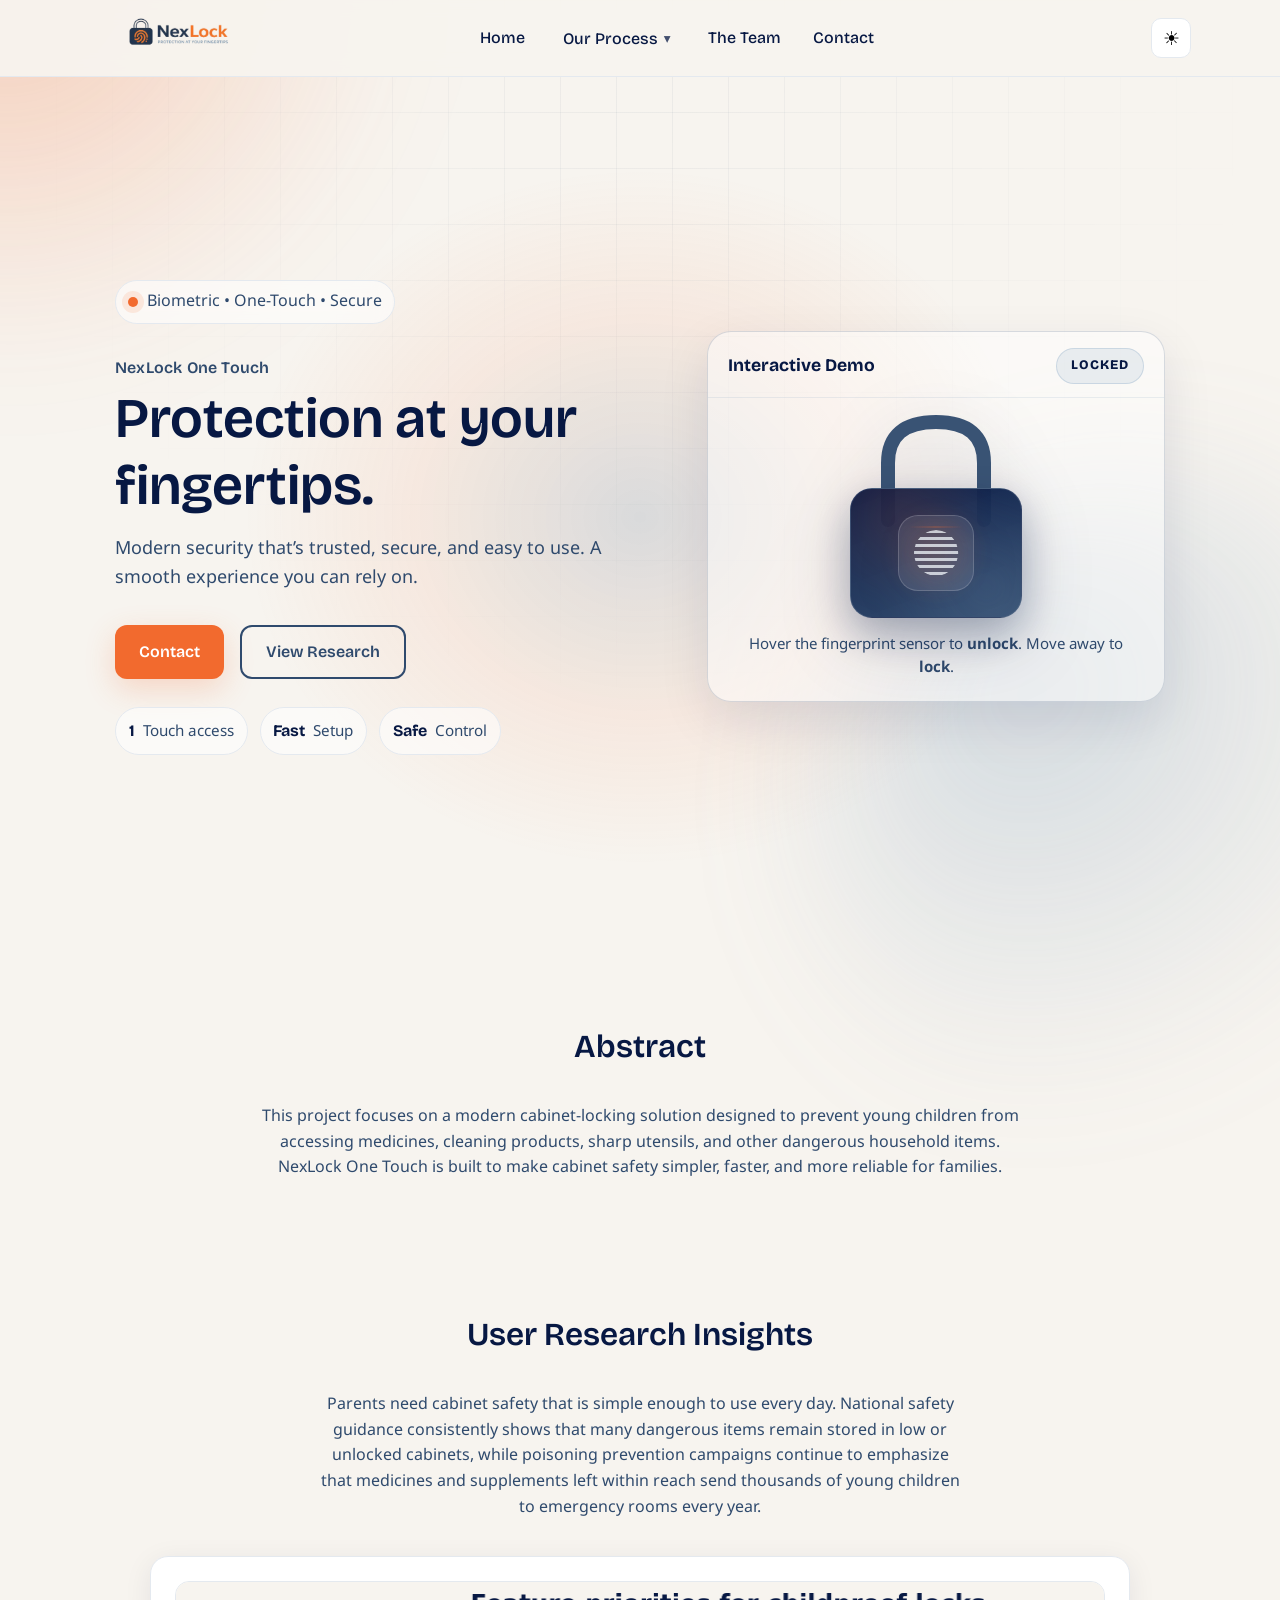
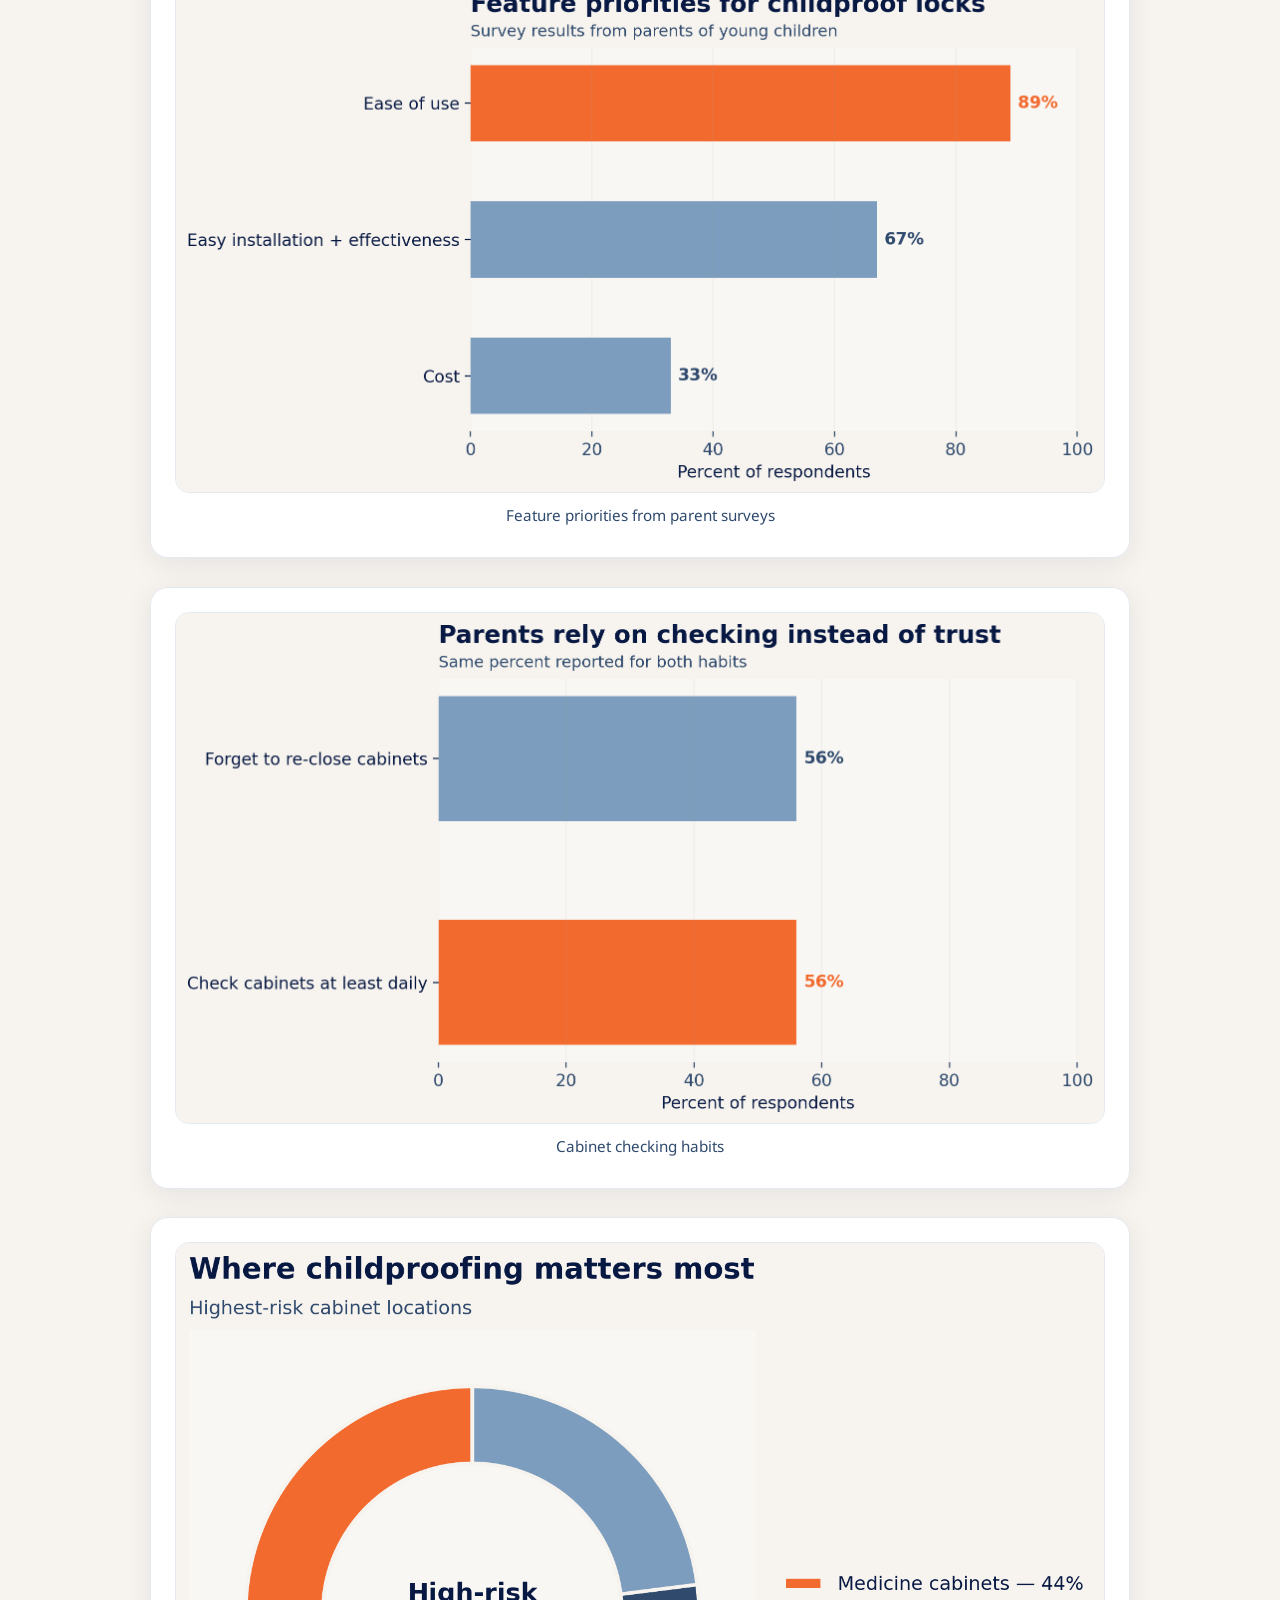
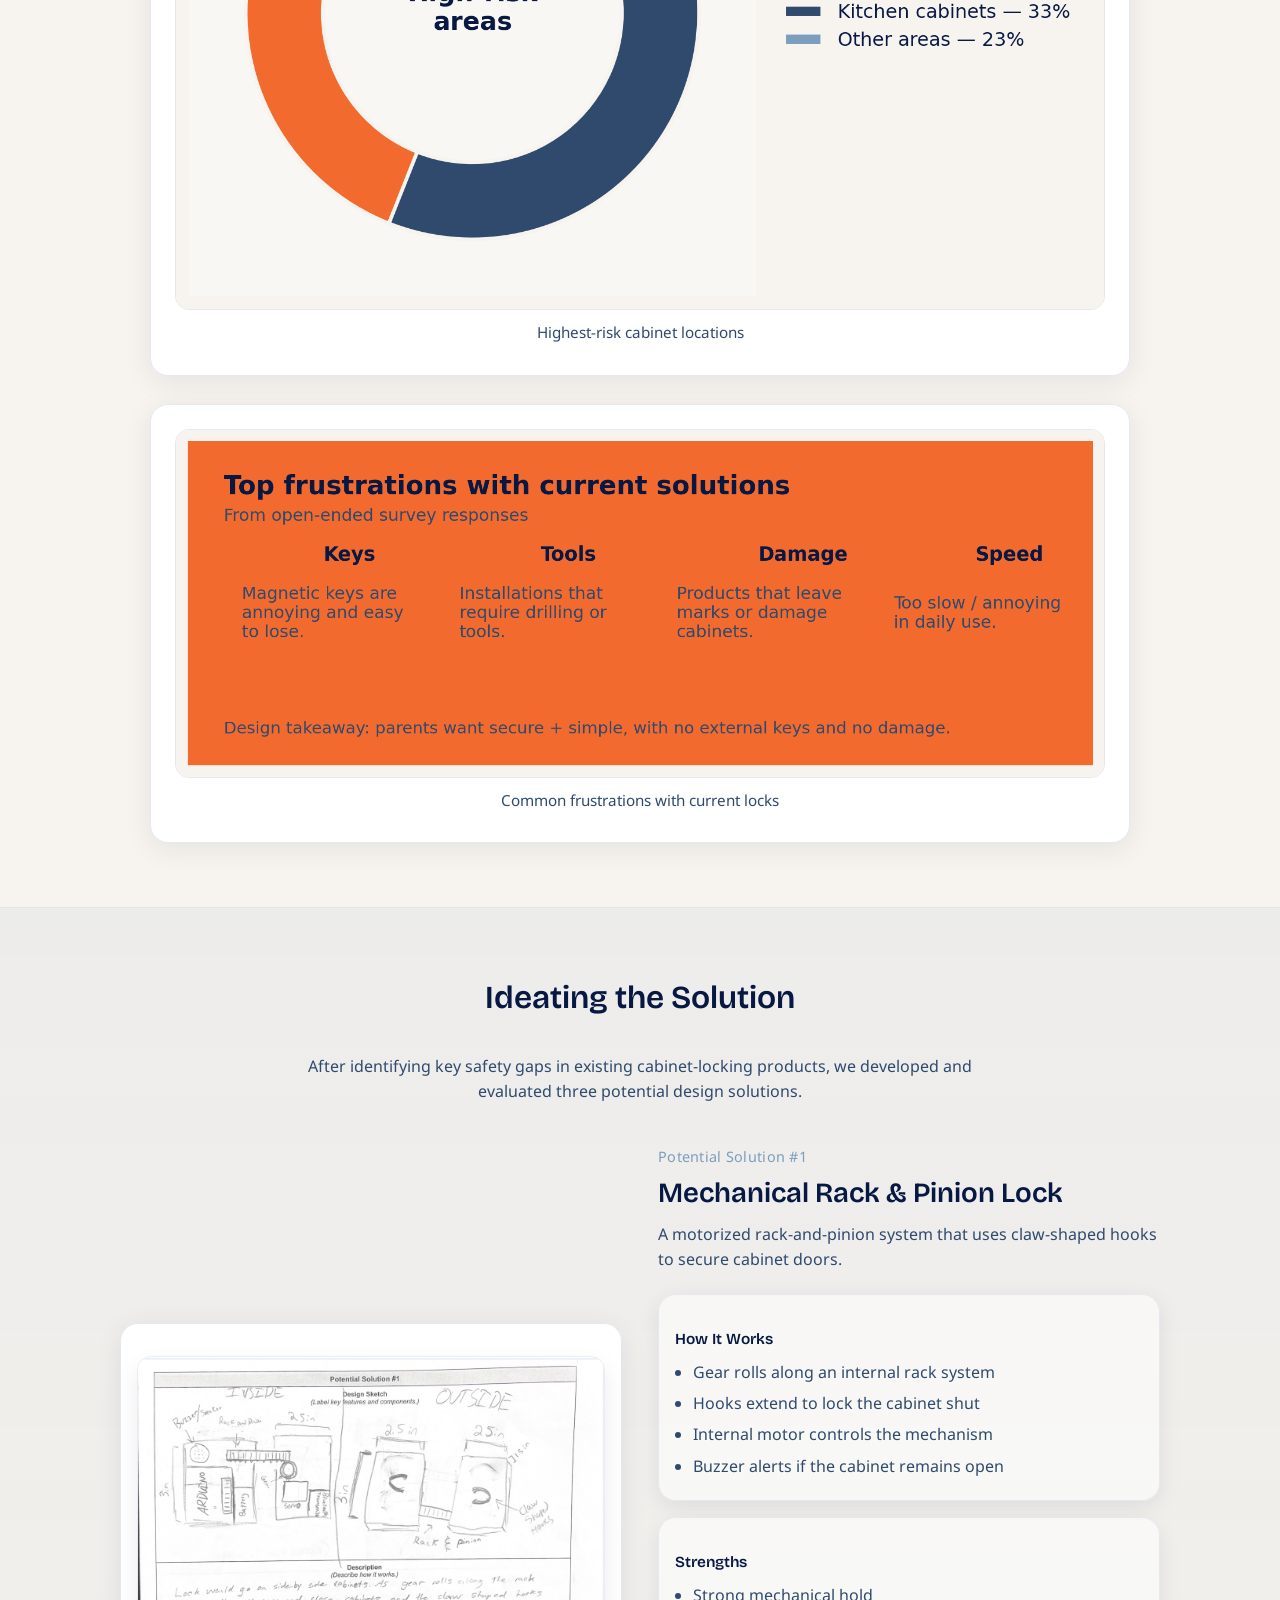
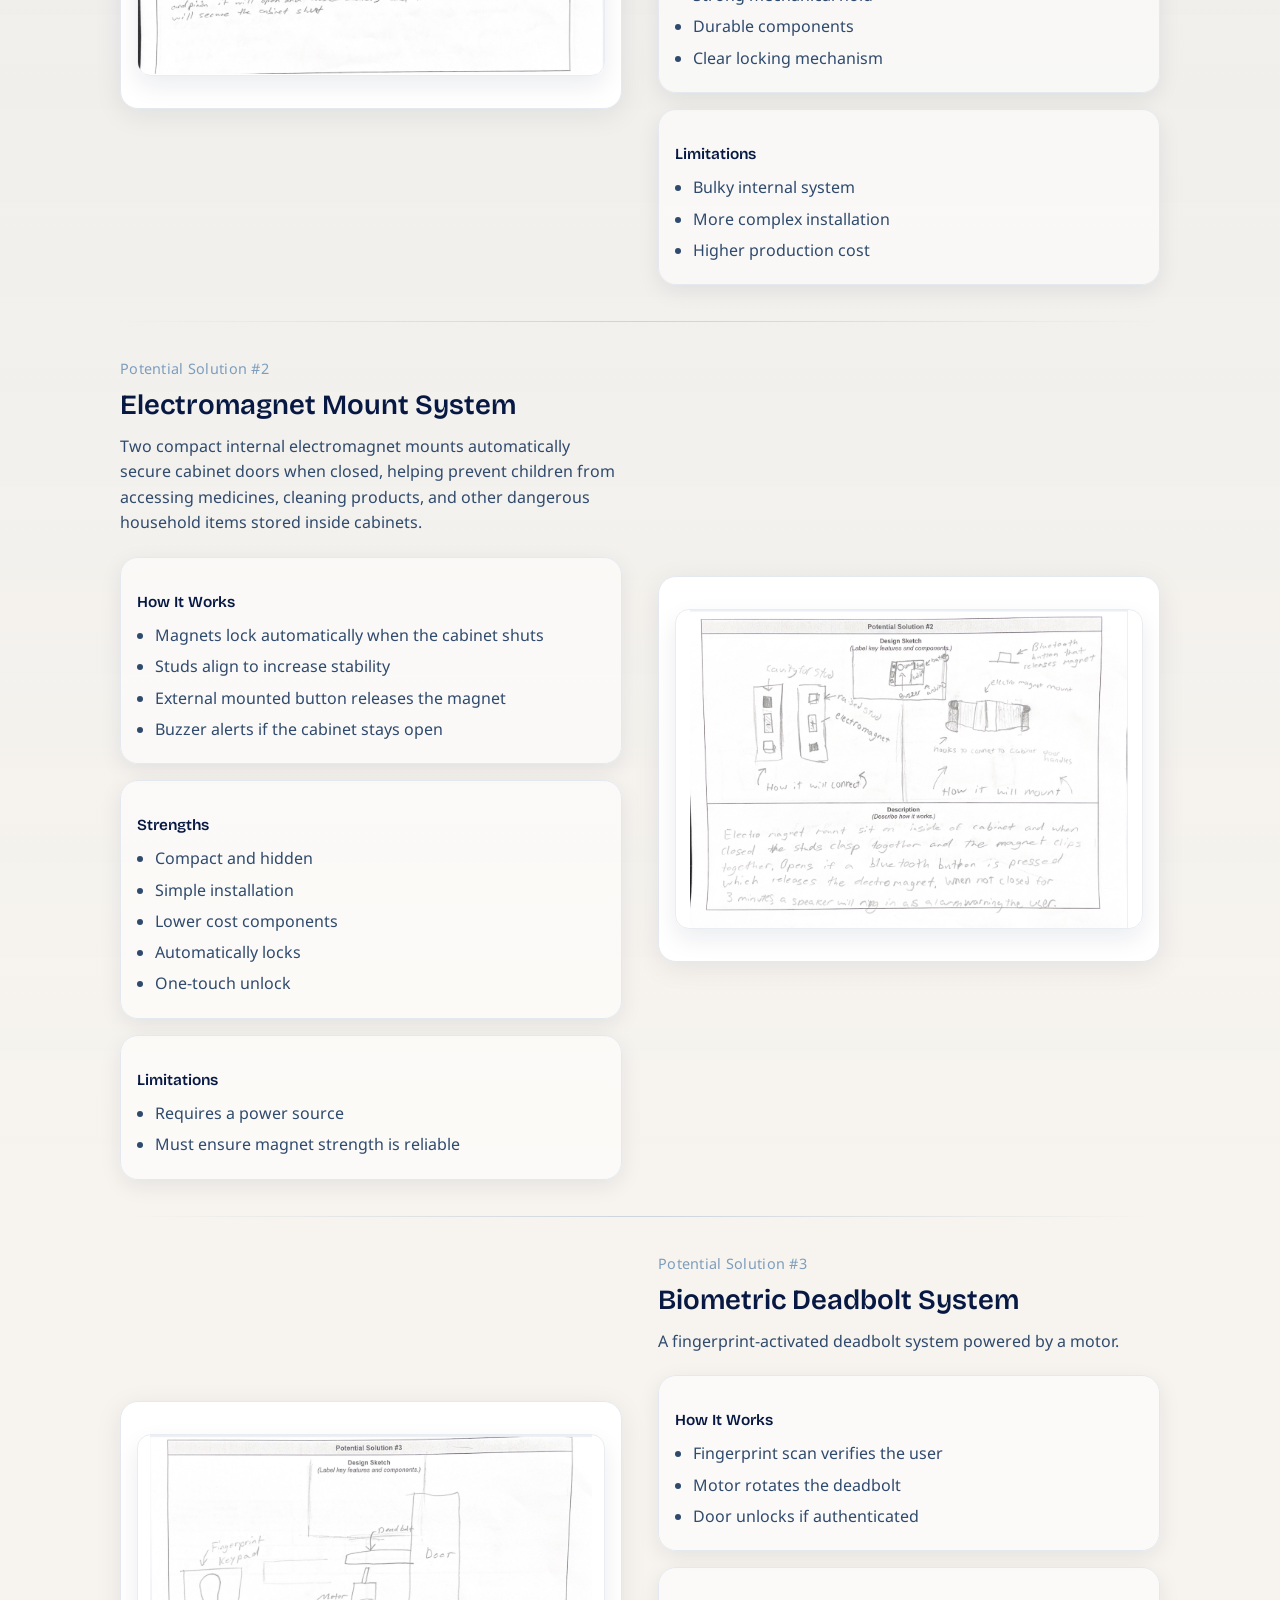
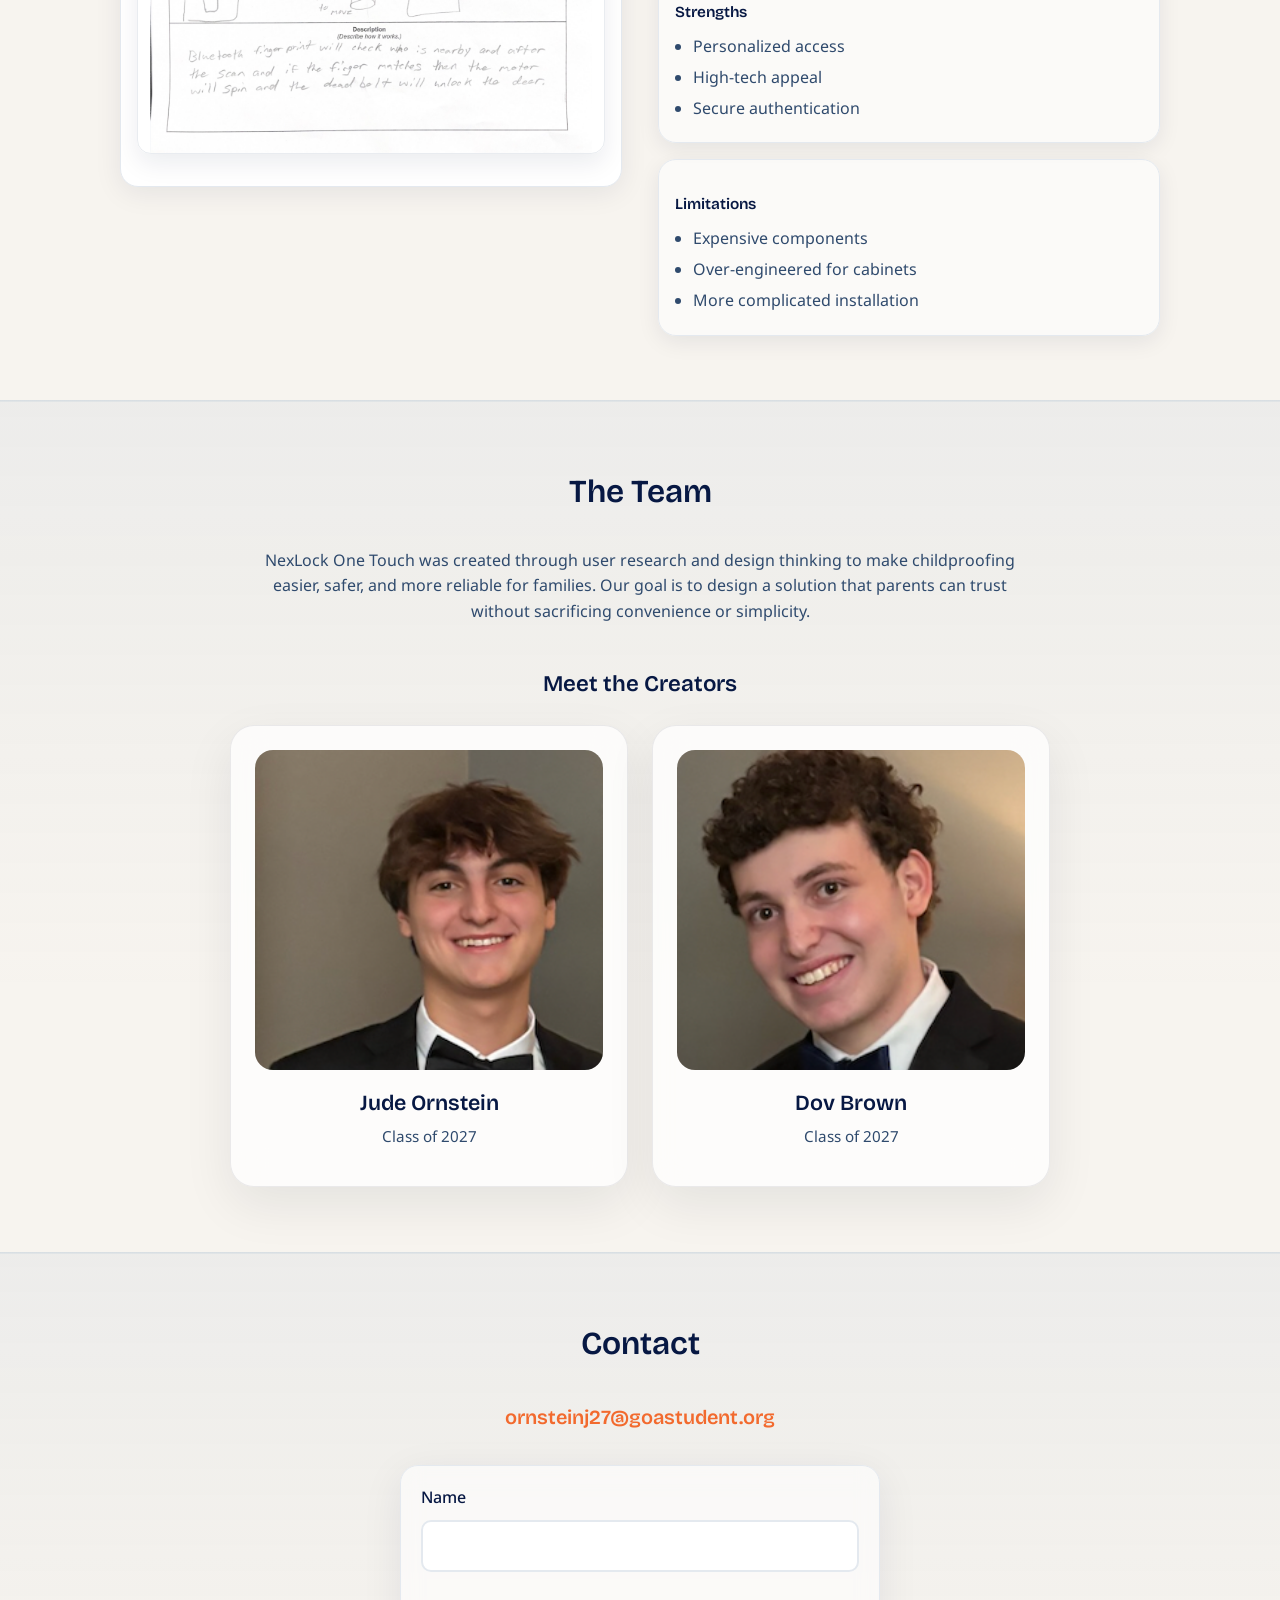
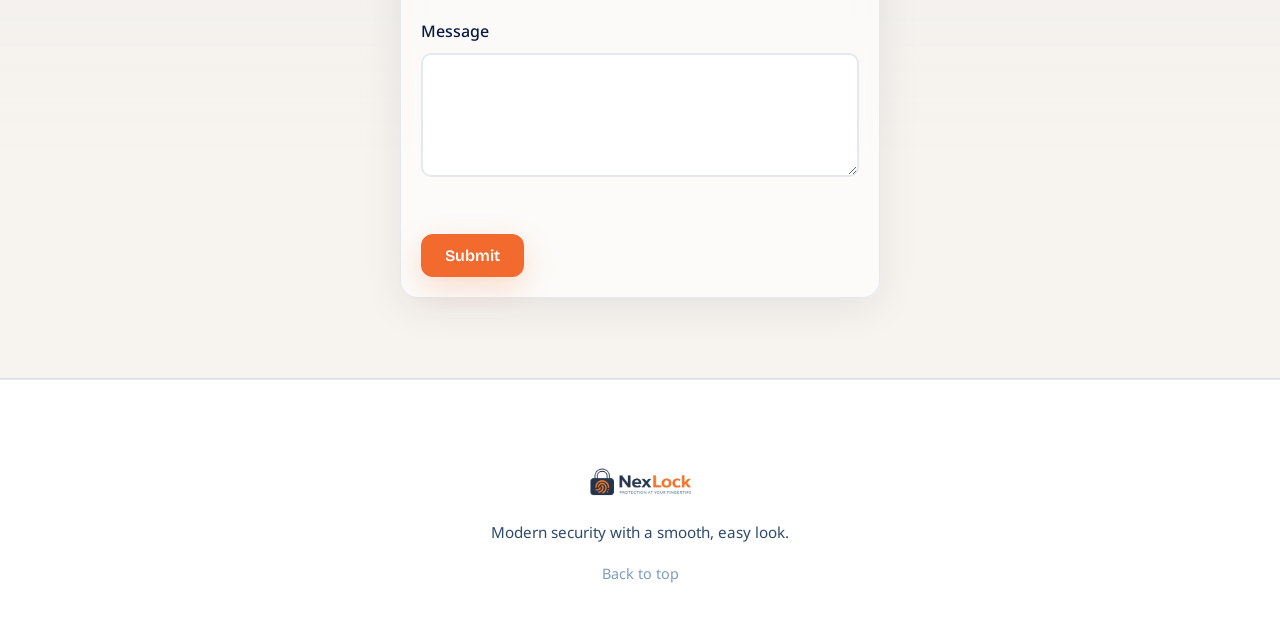
==== commit 31c3a063: "Update index.html" ====
--- a/index.html
+++ b/index.html
@@ -1,365 +1,402 @@
 <!DOCTYPE html>
 <html data-theme="light" lang="en">
 <head>
-  <meta charset="utf-8"/>
-  <meta content="width=device-width, initial-scale=1.0" name="viewport"/>
-  <title>NexLock One Touch — Protection at your fingertips</title>
-  <link href="assets/favicon.png" rel="icon" type="image/png"/>
-  <link href="https://fonts.googleapis.com" rel="preconnect"/>
-  <link crossorigin="" href="https://fonts.gstatic.com" rel="preconnect"/>
-  <link href="https://fonts.googleapis.com/css2?family=Bricolage+Grotesque:wght@400;500;600;700;800&family=Noto+Sans+Thai:wght@300;400;500;600&display=swap" rel="stylesheet"/>
-  <link href="styles.css" rel="stylesheet"/>
+<meta charset="utf-8"/>
+<meta content="width=device-width, initial-scale=1.0" name="viewport"/>
+<title>NexLock One Touch — Protection at your fingertips</title>
+<link href="assets/favicon.png" rel="icon" type="image/png"/>
+<link href="https://fonts.googleapis.com" rel="preconnect"/>
+<link crossorigin="" href="https://fonts.gstatic.com" rel="preconnect"/>
+<link href="https://fonts.googleapis.com/css2?family=Bricolage+Grotesque:wght@400;500;600;700&amp;family=Noto+Sans+Thai:wght@300;400;500;600&amp;display=swap" rel="stylesheet"/>
+<link href="styles.css" rel="stylesheet"/>
 </head>
 <body>
-  <div aria-hidden="true" class="bg-grid"></div>
-  <div aria-hidden="true" class="bg-orb bg-orb--a"></div>
-  <div aria-hidden="true" class="bg-orb bg-orb--b"></div>
-
-  <header class="header">
-    <div class="header-inner">
-      <a class="logo-link" href="index.html#home">
-        <img alt="NexLock One Touch" class="logo" src="logo.png"/>
-      </a>
-
-      <nav class="nav">
-        <a class="nav-link" href="index.html#home">Home</a>
-        <div class="nav-dropdown">
-          <button aria-expanded="false" aria-haspopup="true" class="nav-link nav-dropdown-toggle" type="button">
-            Our Process
-            <span aria-hidden="true" class="chev">▾</span>
-          </button>
-          <div class="nav-dropdown-menu" role="menu">
-            <a class="nav-dropdown-item" href="background-research-problem-definition.html" role="menuitem">Background Research &amp; Problem Definition</a>
-            <a class="nav-dropdown-item" href="ideate-solution.html" role="menuitem">Ideate Solution</a>
-            <a class="nav-dropdown-item" href="final-engineering-design.html" role="menuitem">Final Engineering Design</a>
-            <a class="nav-dropdown-item" href="test-reflect.html" role="menuitem">Test &amp; Reflect</a>
-          </div>
-        </div>
-        <a class="nav-link" href="the-team.html">The Team</a>
-        <a class="nav-link" href="#contact">Contact</a>
-      </nav>
-
-      <div class="header-actions">
-        <button aria-label="Toggle light/dark theme" class="theme-toggle" type="button">
-          <span class="theme-icon sun">☀</span>
-          <span class="theme-icon moon">☾</span>
+<div aria-hidden="true" class="bg-grid"></div>
+<div aria-hidden="true" class="bg-orb bg-orb--a"></div>
+<div aria-hidden="true" class="bg-orb bg-orb--b"></div>
+
+<header class="header">
+  <div class="header-inner">
+    <a class="logo-link" href="index.html#home">
+      <img alt="NexLock One Touch" class="logo" src="logo.png"/>
+    </a>
+
+    <nav class="nav">
+      <a class="nav-link" href="index.html#home">Home</a>
+      <div class="nav-dropdown">
+        <button aria-expanded="false" aria-haspopup="true" class="nav-link nav-dropdown-toggle" type="button">
+          Our Process
+          <span aria-hidden="true" class="chev">▾</span>
         </button>
-        <button aria-expanded="false" aria-label="Open menu" class="hamburger" type="button">
-          <span class="hamburger-line"></span>
-          <span class="hamburger-line"></span>
-          <span class="hamburger-line"></span>
-        </button>
-      </div>
-    </div>
-  </header>
-
-  <div aria-hidden="true" class="mobile-menu">
-    <nav class="mobile-nav">
-      <a class="mobile-nav-link" href="index.html#home">Home</a>
-      <a class="mobile-nav-link" href="background-research-problem-definition.html">Background Research &amp; Problem Definition</a>
-      <a class="mobile-nav-link" href="ideate-solution.html">Ideate Solution</a>
-      <a class="mobile-nav-link" href="final-engineering-design.html">Final Engineering Design</a>
-      <a class="mobile-nav-link" href="test-reflect.html">Test &amp; Reflect</a>
-      <a class="mobile-nav-link" href="the-team.html">The Team</a>
-      <a class="mobile-nav-link" href="#contact">Contact</a>
+        <div class="nav-dropdown-menu" role="menu">
+          <a class="nav-dropdown-item" href="background-research-problem-definition.html" role="menuitem">Background Research &amp; Problem Definition</a>
+          <a class="nav-dropdown-item" href="ideate-solution.html" role="menuitem">Ideate Solution</a>
+          <a class="nav-dropdown-item" href="final-engineering-design.html" role="menuitem">Final Engineering Design</a>
+          <a class="nav-dropdown-item" href="test-reflect.html" role="menuitem">Test &amp; Reflect</a>
+        </div>
+      </div>
+      <a class="nav-link" href="the-team.html">The Team</a>
+      <a class="nav-link" href="index.html#contact">Contact</a>
     </nav>
+
+    <div class="header-actions">
+      <button aria-label="Toggle light/dark theme" class="theme-toggle" type="button">
+        <span class="theme-icon sun">☀</span>
+        <span class="theme-icon moon">☾</span>
+      </button>
+      <button aria-expanded="false" aria-label="Open menu" class="hamburger" type="button">
+        <span class="hamburger-line"></span>
+        <span class="hamburger-line"></span>
+        <span class="hamburger-line"></span>
+      </button>
+    </div>
   </div>
-
-  <main>
-    <section class="hero" id="home">
-      <div class="hero-glow"></div>
-
-      <div class="container hero-layout">
-        <div class="hero-content">
-          <div class="hero-badge reveal" data-reveal="fade-up">
-            <span aria-hidden="true" class="badge-dot"></span>
-            <span>Biometric • One-Touch • Secure</span>
-          </div>
-
-          <p class="hero-product reveal" data-delay="40" data-reveal="fade-up">
-            NexLock One Touch
-          </p>
-
-          <h1 class="hero-title reveal" data-delay="80" data-reveal="fade-up">
-            Protection at your fingertips.
-          </h1>
-
-          <p class="hero-subtitle reveal" data-delay="160" data-reveal="fade-up">
-            A modern cabinet safety system designed to keep harmful household items out of children’s reach while remaining simple and practical for everyday family use.
-          </p>
-
-          <div class="hero-buttons reveal" data-delay="240" data-reveal="fade-up">
-            <a class="btn btn-primary" href="#process">Explore Our Process</a>
-            <a class="btn btn-secondary" href="#contact">Contact</a>
-          </div>
-
-          <div class="hero-metrics reveal" data-delay="320" data-reveal="fade-up">
-            <div class="metric"><span class="metric-k">1</span><span class="metric-l">Touch access</span></div>
-            <div class="metric"><span class="metric-k">Safe</span><span class="metric-l">Storage</span></div>
-            <div class="metric"><span class="metric-k">Modern</span><span class="metric-l">Design</span></div>
-          </div>
-        </div>
-
-        <div class="lock-demo reveal" data-delay="220" data-reveal="fade-left">
-          <div class="lock-demo__card" id="lockDemo" aria-label="Interactive lock demo">
-            <div class="lock-demo__header">
-              <div class="lock-demo__label">Interactive Demo</div>
-              <div class="lock-demo__status" id="lockDemoStatus" aria-live="polite">LOCKED</div>
-            </div>
-
-            <div class="lock-demo__scene">
-              <div class="lock" aria-hidden="true">
-                <svg class="lock__shackle-svg" viewBox="0 0 180 115" fill="none" xmlns="http://www.w3.org/2000/svg">
-                  <g class="lock__shackle-group" id="lockShackle">
-                    <path
-                      class="lock__shackle-path"
-                      d="M 42 112 L 42 55 Q 42 14 90 14 Q 138 14 138 55 L 138 112"
-                      stroke="rgba(47,74,109,0.95)"
-                      stroke-width="14"
-                      stroke-linecap="round"
-                      fill="none"
-                    />
-                  </g>
-                </svg>
-
-                <div class="lock__body">
-                  <button
-                    class="lock__sensor"
-                    id="fpSensor"
-                    type="button"
-                    aria-label="Fingerprint sensor. Hover to unlock. Move away to lock."
-                  >
-                    <div class="lock__sensor-glow" aria-hidden="true"></div>
-                    <div class="lock__scan" aria-hidden="true"></div>
-                    <div class="lock__sensor-lines" aria-hidden="true"></div>
-                  </button>
-                </div>
-              </div>
-
-              <div class="lock-demo__hint">
-                Hover the fingerprint sensor to <b>unlock</b>. Move away to <b>lock</b>.
-              </div>
-            </div>
-          </div>
-        </div>
-      </div>
-    </section>
-
-    <section class="section" id="abstract">
-      <div class="container">
-        <h2 class="section-title">Abstract</h2>
-        <p class="abstract-text">
-          NexLock One Touch is a cabinet safety solution created to prevent young children from accessing medicines, cleaning products, sharp tools, and other dangerous household items. Our project combines research, concept development, engineering design, and reflection to create a product that is secure, practical, and realistic for everyday home use.
+</header>
+
+<div aria-hidden="true" class="mobile-menu">
+  <nav class="mobile-nav">
+    <a class="mobile-nav-link" href="index.html#home">Home</a>
+    <a class="mobile-nav-link" href="background-research-problem-definition.html">Background Research &amp; Problem Definition</a>
+    <a class="mobile-nav-link" href="ideate-solution.html">Ideate Solution</a>
+    <a class="mobile-nav-link" href="final-engineering-design.html">Final Engineering Design</a>
+    <a class="mobile-nav-link" href="test-reflect.html">Test &amp; Reflect</a>
+    <a class="mobile-nav-link" href="the-team.html">The Team</a>
+    <a class="mobile-nav-link" href="index.html#contact">Contact</a>
+  </nav>
+</div>
+
+<main>
+  <section class="hero" id="home">
+    <div class="hero-glow"></div>
+
+    <div class="container hero-layout">
+      <div class="hero-content">
+        <div class="hero-badge reveal" data-reveal="fade-up">
+          <span aria-hidden="true" class="badge-dot"></span>
+          <span>Biometric • One-Touch • Secure</span>
+        </div>
+
+        <p class="hero-product reveal" data-delay="40" data-reveal="fade-up">
+          NexLock One Touch
         </p>
-      </div>
-    </section>
-
-    <section class="section" id="research">
-      <div class="container">
-        <header class="section-header">
-          <h2 class="section-title">Research Highlights</h2>
-          <p class="section-subtitle">
-            Our background research showed that many current child-safety products fail not because the idea of safety is weak, but because the products are inconvenient, bulky, or difficult to use consistently in real homes.
-          </p>
-        </header>
-
-        <div class="research-grid">
-          <article class="research-card reveal" data-reveal="fade-up">
-            <div class="research-image-wrapper">
-              <img alt="Unsafe low cabinet storage" class="research-image" src="assets/research-image-1.jpg"/>
-            </div>
-            <p class="research-caption">Unsafe cabinet access remains a real household risk.</p>
-          </article>
-
-          <article class="research-card reveal" data-delay="80" data-reveal="fade-up">
-            <div class="research-image-wrapper">
-              <img alt="Outdated cabinet safety lock" class="research-image" src="assets/research-image-2.jpg"/>
-            </div>
-            <p class="research-caption">Many existing locks are visually bulky or inconvenient to use.</p>
-          </article>
-
-          <article class="research-card reveal" data-delay="120" data-reveal="fade-up">
-            <div class="research-image-wrapper">
-              <img alt="Cabinet safety concept sketch" class="research-image" src="solution2.png"/>
-            </div>
-            <p class="research-caption">We explored multiple directions before selecting a final approach.</p>
-          </article>
-
-          <article class="research-card reveal" data-delay="160" data-reveal="fade-up">
-            <div class="research-image-wrapper">
-              <img alt="Biometric deadbolt concept" class="research-image" src="solution3.png"/>
-            </div>
-            <p class="research-caption">Our chosen concept emphasizes secure and modern access control.</p>
-          </article>
-        </div>
-      </div>
-    </section>
-
-    <section class="section section-alt" id="process">
-      <div class="container">
-        <header class="section-header">
-          <h2 class="section-title">Our Process</h2>
-          <p class="section-subtitle">
-            The project developed through research, ideation, design selection, and reflection. Each page below highlights one part of that process in greater detail.
-          </p>
-        </header>
-
-        <div class="process-preview-grid">
-          <article class="process-preview-card reveal" data-reveal="fade-up">
-            <span class="tag">Step 1</span>
-            <h3>Background Research &amp; Problem Definition</h3>
-            <p>
-              We identified the household safety problem, studied user needs, and defined why existing cabinet locks often fail in daily use.
+
+        <h1 class="hero-title reveal" data-delay="80" data-reveal="fade-up">
+          Protection at your fingertips.
+        </h1>
+
+        <p class="hero-subtitle reveal" data-delay="160" data-reveal="fade-up">
+          Modern security that’s trusted, secure, and easy to use. A smooth experience you can rely on.
+        </p>
+
+        <div class="hero-buttons reveal" data-delay="240" data-reveal="fade-up">
+          <a class="btn btn-primary" href="#contact">Contact</a>
+          <a class="btn btn-secondary" href="#research">View Research</a>
+        </div>
+
+        <div class="hero-metrics reveal" data-delay="320" data-reveal="fade-up">
+          <div class="metric"><span class="metric-k">1</span><span class="metric-l">Touch access</span></div>
+          <div class="metric"><span class="metric-k">Fast</span><span class="metric-l">Setup</span></div>
+          <div class="metric"><span class="metric-k">Safe</span><span class="metric-l">Control</span></div>
+        </div>
+      </div>
+
+      <div class="lock-demo reveal" data-delay="220" data-reveal="fade-left">
+        <div class="lock-demo__card" id="lockDemo" aria-label="Interactive lock demo">
+          <div class="lock-demo__header">
+            <div class="lock-demo__label">Interactive Demo</div>
+            <div class="lock-demo__status" id="lockDemoStatus" aria-live="polite">LOCKED</div>
+          </div>
+
+          <div class="lock-demo__scene">
+            <div class="lock" aria-hidden="true">
+              <svg class="lock__shackle-svg" viewBox="0 0 180 115" fill="none" xmlns="http://www.w3.org/2000/svg">
+                <g class="lock__shackle-group" id="lockShackle">
+                  <path
+                    class="lock__shackle-path"
+                    d="M 42 112 L 42 55 Q 42 14 90 14 Q 138 14 138 55 L 138 112"
+                    stroke="rgba(47,74,109,0.95)"
+                    stroke-width="14"
+                    stroke-linecap="round"
+                    fill="none"
+                  />
+                </g>
+              </svg>
+
+              <div class="lock__body">
+                <button
+                  class="lock__sensor"
+                  id="fpSensor"
+                  type="button"
+                  aria-label="Fingerprint sensor. Hover to unlock. Move away to lock."
+                >
+                  <div class="lock__sensor-glow" aria-hidden="true"></div>
+                  <div class="lock__scan" aria-hidden="true"></div>
+                  <div class="lock__sensor-lines" aria-hidden="true"></div>
+                </button>
+              </div>
+            </div>
+
+            <div class="lock-demo__hint">
+              Hover the fingerprint sensor to <b>unlock</b>. Move away to <b>lock</b>.
+            </div>
+          </div>
+        </div>
+      </div>
+    </div>
+  </section>
+
+  <section class="section" id="abstract">
+    <div class="container">
+      <h2 class="section-title">Abstract</h2>
+      <p class="abstract-text">
+        This project focuses on a modern cabinet-locking solution designed to prevent young children from accessing medicines, cleaning products, sharp utensils, and other dangerous household items. NexLock One Touch is built to make cabinet safety simpler, faster, and more reliable for families.
+      </p>
+    </div>
+  </section>
+
+  <section class="section" id="research">
+    <div class="container">
+      <h2 class="section-title">User Research Insights</h2>
+      <p class="research-intro">
+        Parents need cabinet safety that is simple enough to use every day. National safety guidance consistently shows that many dangerous items remain stored in low or unlocked cabinets, while poisoning prevention campaigns continue to emphasize that medicines and supplements left within reach send thousands of young children to emergency rooms every year.
+      </p>
+
+      <div class="research-grid">
+        <article class="research-card reveal" data-reveal="fade-up">
+          <div class="research-image-wrapper">
+            <img alt="Chart showing feature priorities from parent surveys" class="research-image" src="feature_priorities.png"/>
+          </div>
+          <p class="research-caption">Feature priorities from parent surveys</p>
+        </article>
+
+        <article class="research-card reveal" data-delay="80" data-reveal="fade-up">
+          <div class="research-image-wrapper">
+            <img alt="Visualization of cabinet checking habits" class="research-image" src="checking_behavior.png"/>
+          </div>
+          <p class="research-caption">Cabinet checking habits</p>
+        </article>
+
+        <article class="research-card reveal" data-delay="120" data-reveal="fade-up">
+          <div class="research-image-wrapper">
+            <img alt="Donut chart of highest-risk cabinet locations" class="research-image" src="risk_areas_donut.png"/>
+          </div>
+          <p class="research-caption">Highest-risk cabinet locations</p>
+        </article>
+
+        <article class="research-card reveal" data-delay="160" data-reveal="fade-up">
+          <div class="research-image-wrapper">
+            <img alt="Diagram of common frustrations with current locks" class="research-image" src="pain_points.png"/>
+          </div>
+          <p class="research-caption">Common frustrations with current locks</p>
+        </article>
+      </div>
+    </div>
+  </section>
+
+  <section class="section section-alt" id="ideate">
+    <div class="container">
+      <header class="section-header">
+        <h2 class="section-title">Ideating the Solution</h2>
+        <p class="section-subtitle">
+          After identifying key safety gaps in existing cabinet-locking products, we developed and evaluated three potential design solutions.
+        </p>
+      </header>
+
+      <article class="solution-block">
+        <div class="solution-grid">
+          <div class="solution-media reveal" data-reveal="fade-up">
+            <div class="solution-media-card">
+              <img alt="Sketch of Potential Solution #1: Mechanical Rack &amp; Pinion Lock" class="solution-image" src="solution1.png"/>
+            </div>
+          </div>
+          <div class="solution-content reveal" data-delay="80" data-reveal="fade-up">
+            <p class="solution-label">Potential Solution #1</p>
+            <h3 class="solution-title">Mechanical Rack &amp; Pinion Lock</h3>
+            <p class="solution-overview">A motorized rack-and-pinion system that uses claw-shaped hooks to secure cabinet doors.</p>
+            <div class="solution-lists">
+              <div class="solution-list">
+                <h4 class="solution-list-title">How It Works</h4>
+                <ul>
+                  <li>Gear rolls along an internal rack system</li>
+                  <li>Hooks extend to lock the cabinet shut</li>
+                  <li>Internal motor controls the mechanism</li>
+                  <li>Buzzer alerts if the cabinet remains open</li>
+                </ul>
+              </div>
+              <div class="solution-list">
+                <h4 class="solution-list-title">Strengths</h4>
+                <ul>
+                  <li>Strong mechanical hold</li>
+                  <li>Durable components</li>
+                  <li>Clear locking mechanism</li>
+                </ul>
+              </div>
+              <div class="solution-list">
+                <h4 class="solution-list-title">Limitations</h4>
+                <ul>
+                  <li>Bulky internal system</li>
+                  <li>More complex installation</li>
+                  <li>Higher production cost</li>
+                </ul>
+              </div>
+            </div>
+          </div>
+        </div>
+      </article>
+
+      <div aria-hidden="true" class="section-divider"></div>
+
+      <article class="solution-block">
+        <div class="solution-grid solution-grid--reverse">
+          <div class="solution-media reveal" data-delay="80" data-reveal="fade-up">
+            <div class="solution-media-card">
+              <img alt="Sketch of Potential Solution #2: Electromagnet Mount System" class="solution-image" src="solution2.png"/>
+            </div>
+          </div>
+          <div class="solution-content reveal" data-reveal="fade-up">
+            <p class="solution-label">Potential Solution #2</p>
+            <div class="solution-title-row">
+              <h3 class="solution-title">Electromagnet Mount System</h3>
+            </div>
+            <p class="solution-overview">
+              Two compact internal electromagnet mounts automatically secure cabinet doors when closed, helping prevent children from accessing medicines, cleaning products, and other dangerous household items stored inside cabinets.
             </p>
-            <a class="text-link" href="background-research-problem-definition.html">View page →</a>
-          </article>
-
-          <article class="process-preview-card reveal" data-delay="70" data-reveal="fade-up">
-            <span class="tag">Step 2</span>
-            <h3>Ideate Solution</h3>
-            <p>
-              We generated and compared multiple concepts, studied competitors, and used clear design criteria to evaluate each idea.
-            </p>
-            <a class="text-link" href="ideate-solution.html">View page →</a>
-          </article>
-
-          <article class="process-preview-card reveal" data-delay="140" data-reveal="fade-up">
-            <span class="tag">Step 3</span>
-            <h3>Final Engineering Design</h3>
-            <p>
-              We selected the strongest design direction and organized the key engineering components, functionality, and goals for the product.
-            </p>
-            <a class="text-link" href="final-engineering-design.html">View page →</a>
-          </article>
-
-          <article class="process-preview-card reveal" data-delay="210" data-reveal="fade-up">
-            <span class="tag">Step 4</span>
-            <h3>Test &amp; Reflect</h3>
-            <p>
-              We reviewed feedback, identified needed improvements, and reflected on how the design could continue to develop.
-            </p>
-            <a class="text-link" href="test-reflect.html">View page →</a>
-          </article>
-        </div>
-      </div>
-    </section>
-
-    <section class="section" id="chosen-design">
-      <div class="container">
-        <header class="section-header">
-          <h2 class="section-title">Chosen Concept</h2>
-          <p class="section-subtitle">
-            After comparing several possibilities, we chose the biometric deadbolt concept because it stood out in security, user appeal, and innovation. That decision matches the winner shown on your ideation page’s decision matrix. :contentReference[oaicite:2]{index=2}
-          </p>
-        </header>
-
-        <div class="solution-block">
-          <div class="solution-grid">
-            <div class="solution-media reveal" data-reveal="fade-up">
-              <div class="solution-media-card">
-                <img alt="Chosen biometric deadbolt concept" class="solution-image" src="solution3.png"/>
-              </div>
-            </div>
-            <div class="solution-content reveal" data-delay="80" data-reveal="fade-up">
-              <p class="solution-label">Selected Direction</p>
-              <h3 class="solution-title">Biometric Deadbolt System</h3>
-              <p class="solution-overview">
-                Our final concept uses fingerprint-based access to create a more secure and modern alternative to traditional cabinet locks.
-              </p>
-              <div class="solution-lists">
-                <div class="solution-list">
-                  <h4 class="solution-list-title">Why We Chose It</h4>
-                  <ul>
-                    <li>Strong security and controlled access</li>
-                    <li>Modern, innovative design identity</li>
-                    <li>High user appeal compared with common locks</li>
-                  </ul>
-                </div>
-                <div class="solution-list">
-                  <h4 class="solution-list-title">Next Step</h4>
-                  <ul>
-                    <li>Refine technical details</li>
-                    <li>Develop the final engineering system</li>
-                    <li>Continue testing and improvement</li>
-                  </ul>
-                </div>
-              </div>
-              <a class="btn btn-secondary" href="final-engineering-design.html">See Final Design Page</a>
-            </div>
-          </div>
-        </div>
-      </div>
-    </section>
-
-    <section class="section section-alt" id="team">
-      <div class="container">
-        <header class="section-header">
-          <h2 class="section-title">The Team</h2>
-          <p class="section-subtitle">
-            NexLock One Touch was created by students at Golda Och Academy through research, design, and collaborative engineering work.
-          </p>
-        </header>
-
+            <div class="solution-lists">
+              <div class="solution-list">
+                <h4 class="solution-list-title">How It Works</h4>
+                <ul>
+                  <li>Magnets lock automatically when the cabinet shuts</li>
+                  <li>Studs align to increase stability</li>
+                  <li>External mounted button releases the magnet</li>
+                  <li>Buzzer alerts if the cabinet stays open</li>
+                </ul>
+              </div>
+              <div class="solution-list">
+                <h4 class="solution-list-title">Strengths</h4>
+                <ul>
+                  <li>Compact and hidden</li>
+                  <li>Simple installation</li>
+                  <li>Lower cost components</li>
+                  <li>Automatically locks</li>
+                  <li>One-touch unlock</li>
+                </ul>
+              </div>
+              <div class="solution-list">
+                <h4 class="solution-list-title">Limitations</h4>
+                <ul>
+                  <li>Requires a power source</li>
+                  <li>Must ensure magnet strength is reliable</li>
+                </ul>
+              </div>
+            </div>
+          </div>
+        </div>
+      </article>
+
+      <div aria-hidden="true" class="section-divider"></div>
+
+      <article class="solution-block">
+        <div class="solution-grid">
+          <div class="solution-media reveal" data-reveal="fade-up">
+            <div class="solution-media-card">
+              <img alt="Sketch of Potential Solution #3: Biometric Deadbolt System" class="solution-image" src="solution3.png"/>
+            </div>
+          </div>
+          <div class="solution-content reveal" data-delay="80" data-reveal="fade-up">
+            <p class="solution-label">Potential Solution #3</p>
+            <h3 class="solution-title">Biometric Deadbolt System</h3>
+            <p class="solution-overview">A fingerprint-activated deadbolt system powered by a motor.</p>
+            <div class="solution-lists">
+              <div class="solution-list">
+                <h4 class="solution-list-title">How It Works</h4>
+                <ul>
+                  <li>Fingerprint scan verifies the user</li>
+                  <li>Motor rotates the deadbolt</li>
+                  <li>Door unlocks if authenticated</li>
+                </ul>
+              </div>
+              <div class="solution-list">
+                <h4 class="solution-list-title">Strengths</h4>
+                <ul>
+                  <li>Personalized access</li>
+                  <li>High-tech appeal</li>
+                  <li>Secure authentication</li>
+                </ul>
+              </div>
+              <div class="solution-list">
+                <h4 class="solution-list-title">Limitations</h4>
+                <ul>
+                  <li>Expensive components</li>
+                  <li>Over-engineered for cabinets</li>
+                  <li>More complicated installation</li>
+                </ul>
+              </div>
+            </div>
+          </div>
+        </div>
+      </article>
+    </div>
+  </section>
+
+  <section class="section section-alt" id="team">
+    <div class="container">
+      <h2 class="section-title">The Team</h2>
+      <p class="about-intro">
+        NexLock One Touch was created through user research and design thinking to make childproofing easier, safer, and more reliable for families.
+        Our goal is to design a solution that parents can trust without sacrificing convenience or simplicity.
+      </p>
+      <div class="creators">
+        <h3 class="creators-heading">Meet the Creators</h3>
         <div class="creators-grid">
           <article class="creator-card reveal" data-reveal="fade-up">
             <img alt="Portrait of Jude Ornstein" class="creator-image" src="NexLockJude.png"/>
-            <h3 class="creator-name">Jude Ornstein</h3>
-            <p class="creator-meta">Golda Och Academy • Class of 2027</p>
-            <p class="creator-role">
-              <strong>Role:</strong> Research, website development, visual design, and presentation organization.
-            </p>
+            <h4 class="creator-name">Jude Ornstein</h4>
+            <p class="creator-meta">Class of 2027</p>
           </article>
-
           <article class="creator-card reveal" data-delay="80" data-reveal="fade-up">
             <img alt="Portrait of Dov Brown" class="creator-image" src="NexlockDov.png"/>
-            <h3 class="creator-name">Dov Brown</h3>
-            <p class="creator-meta">Golda Och Academy • Class of 2027</p>
-            <p class="creator-role">
-              <strong>Role:</strong> Product design, engineering ideas, research support, and testing/reflection work.
-            </p>
+            <h4 class="creator-name">Dov Brown</h4>
+            <p class="creator-meta">Class of 2027</p>
           </article>
         </div>
-
-        <div class="team-link-wrap">
-          <a class="btn btn-secondary" href="the-team.html">View Full Team Page</a>
-        </div>
-      </div>
-    </section>
-
-    <section class="contact section section-alt" id="contact">
-      <div class="container">
-        <h2 class="section-title">Contact</h2>
-        <p class="contact-email">
-          <a href="mailto:ornsteinj27@goastudent.org">ornsteinj27@goastudent.org</a>
-        </p>
-        <form class="contact-form reveal" data-reveal="fade-up" novalidate="">
-          <div class="form-group">
-            <label for="name">Name</label>
-            <input id="name" name="name" required="" type="text"/>
-            <span class="error-message" role="alert"></span>
-          </div>
-          <div class="form-group">
-            <label for="message">Message</label>
-            <textarea id="message" name="message" required="" rows="4"></textarea>
-            <span class="error-message" role="alert"></span>
-          </div>
-          <button class="btn btn-primary" type="submit">Submit</button>
-        </form>
-        <div aria-live="polite" class="demo-message" hidden="">
-          Demo only — please email us at <a href="mailto:ornsteinj27@goastudent.org">ornsteinj27@goastudent.org</a>
-        </div>
-      </div>
-    </section>
-  </main>
-
-  <footer class="footer">
-    <div class="container footer-inner">
-      <img alt="NexLock One Touch" class="footer-logo" src="logo.png"/>
-      <p class="footer-tagline">Modern security with a smooth, easy look.</p>
-      <a class="back-to-top" href="#home">Back to top</a>
-    </div>
-  </footer>
-
-  <script src="script.js"></script>
+      </div>
+    </div>
+  </section>
+
+  <section class="contact section section-alt" id="contact">
+    <div class="container">
+      <h2 class="section-title">Contact</h2>
+      <p class="contact-email">
+        <a href="mailto:ornsteinj27@goastudent.org">ornsteinj27@goastudent.org</a>
+      </p>
+      <form class="contact-form reveal" data-reveal="fade-up" novalidate="">
+        <div class="form-group">
+          <label for="name">Name</label>
+          <input id="name" name="name" required="" type="text"/>
+          <span class="error-message" role="alert"></span>
+        </div>
+        <div class="form-group">
+          <label for="message">Message</label>
+          <textarea id="message" name="message" required="" rows="4"></textarea>
+          <span class="error-message" role="alert"></span>
+        </div>
+        <button class="btn btn-primary" type="submit">Submit</button>
+      </form>
+      <div aria-live="polite" class="demo-message" hidden="">
+        Demo only — please email us at <a href="mailto:ornsteinj27@goastudent.org">ornsteinj27@goastudent.org</a>
+      </div>
+    </div>
+  </section>
+</main>
+
+<footer class="footer">
+  <div class="container footer-inner">
+    <img alt="NexLock One Touch" class="footer-logo" src="logo.png"/>
+    <p class="footer-tagline">Modern security with a smooth, easy look.</p>
+    <a class="back-to-top" href="#home">Back to top</a>
+  </div>
+</footer>
+
+<script src="script.js"></script>
 </body>
 </html>
--- a/styles.css
+++ b/styles.css
@@ -2192,3 +2192,56 @@
     grid-template-columns: 1fr;
   }
 }
+.process-preview-grid {
+  display: grid;
+  grid-template-columns: repeat(4, minmax(0, 1fr));
+  gap: 1.25rem;
+}
+
+.process-preview-card {
+  padding: 1.5rem;
+  border-radius: 24px;
+  background: rgba(255, 255, 255, 0.72);
+  border: 1px solid rgba(16, 24, 40, 0.08);
+  box-shadow: 0 18px 50px rgba(15, 23, 42, 0.08);
+  backdrop-filter: blur(16px);
+}
+
+.process-preview-card h3 {
+  margin: 0.65rem 0 0.75rem;
+  font-size: 1.2rem;
+  line-height: 1.2;
+}
+
+.process-preview-card p {
+  margin: 0 0 1rem;
+  line-height: 1.65;
+}
+
+.text-link {
+  font-weight: 600;
+  text-decoration: none;
+  color: inherit;
+}
+
+.text-link:hover {
+  opacity: 0.75;
+}
+
+.team-link-wrap {
+  margin-top: 1.5rem;
+  display: flex;
+  justify-content: center;
+}
+
+@media (max-width: 1100px) {
+  .process-preview-grid {
+    grid-template-columns: 1fr 1fr;
+  }
+}
+
+@media (max-width: 700px) {
+  .process-preview-grid {
+    grid-template-columns: 1fr;
+  }
+}
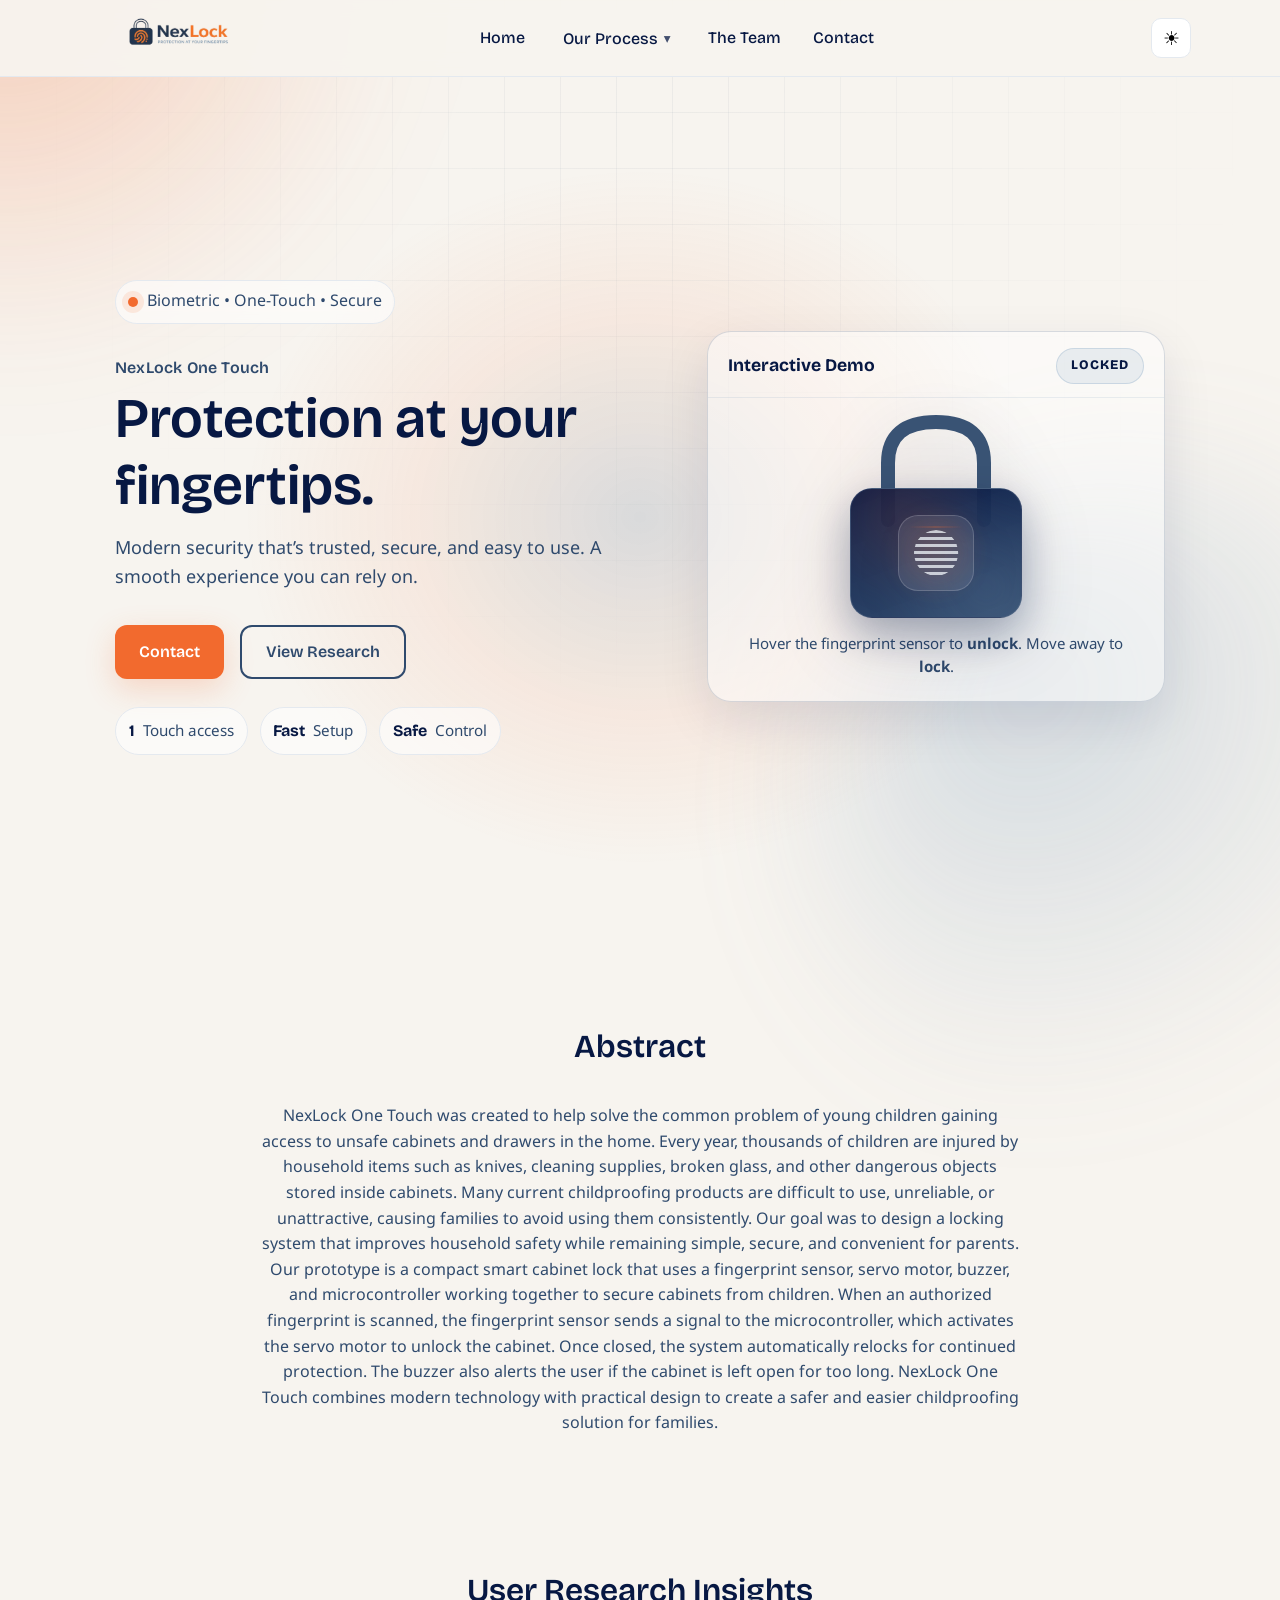
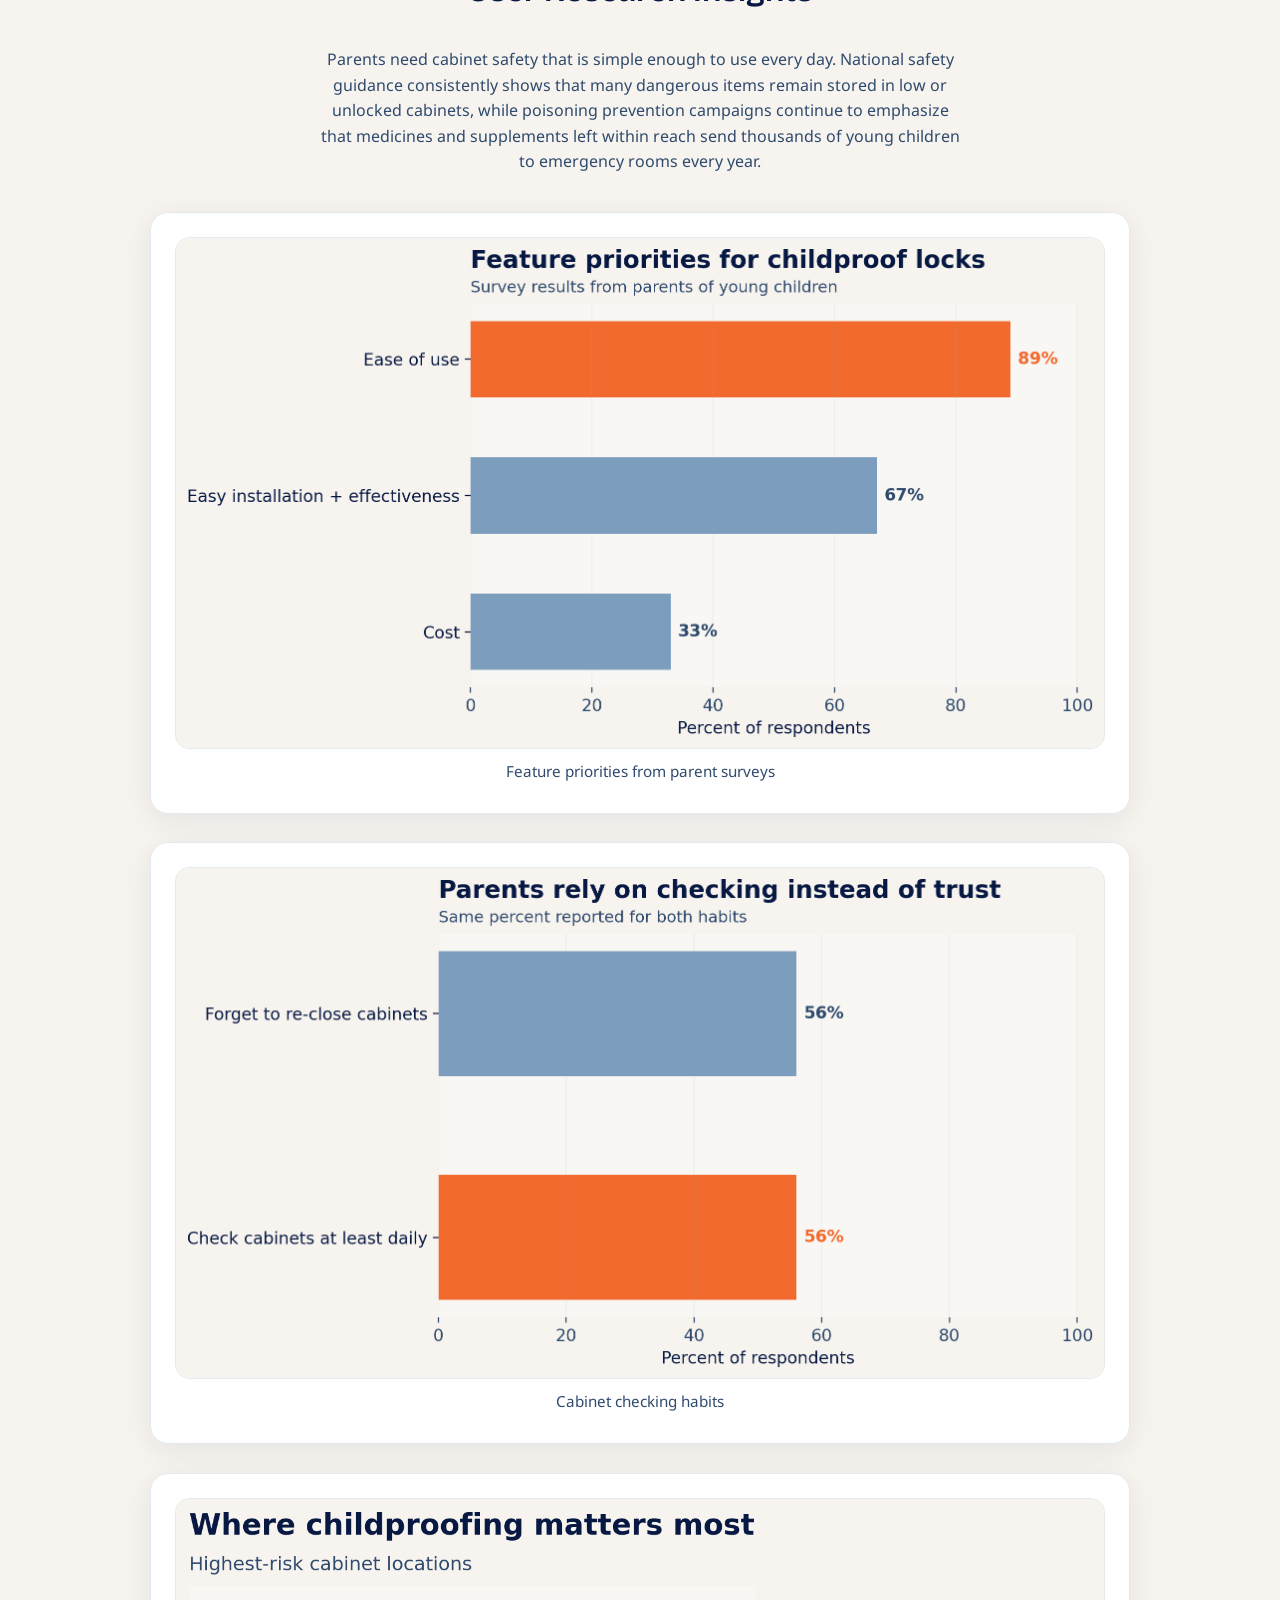
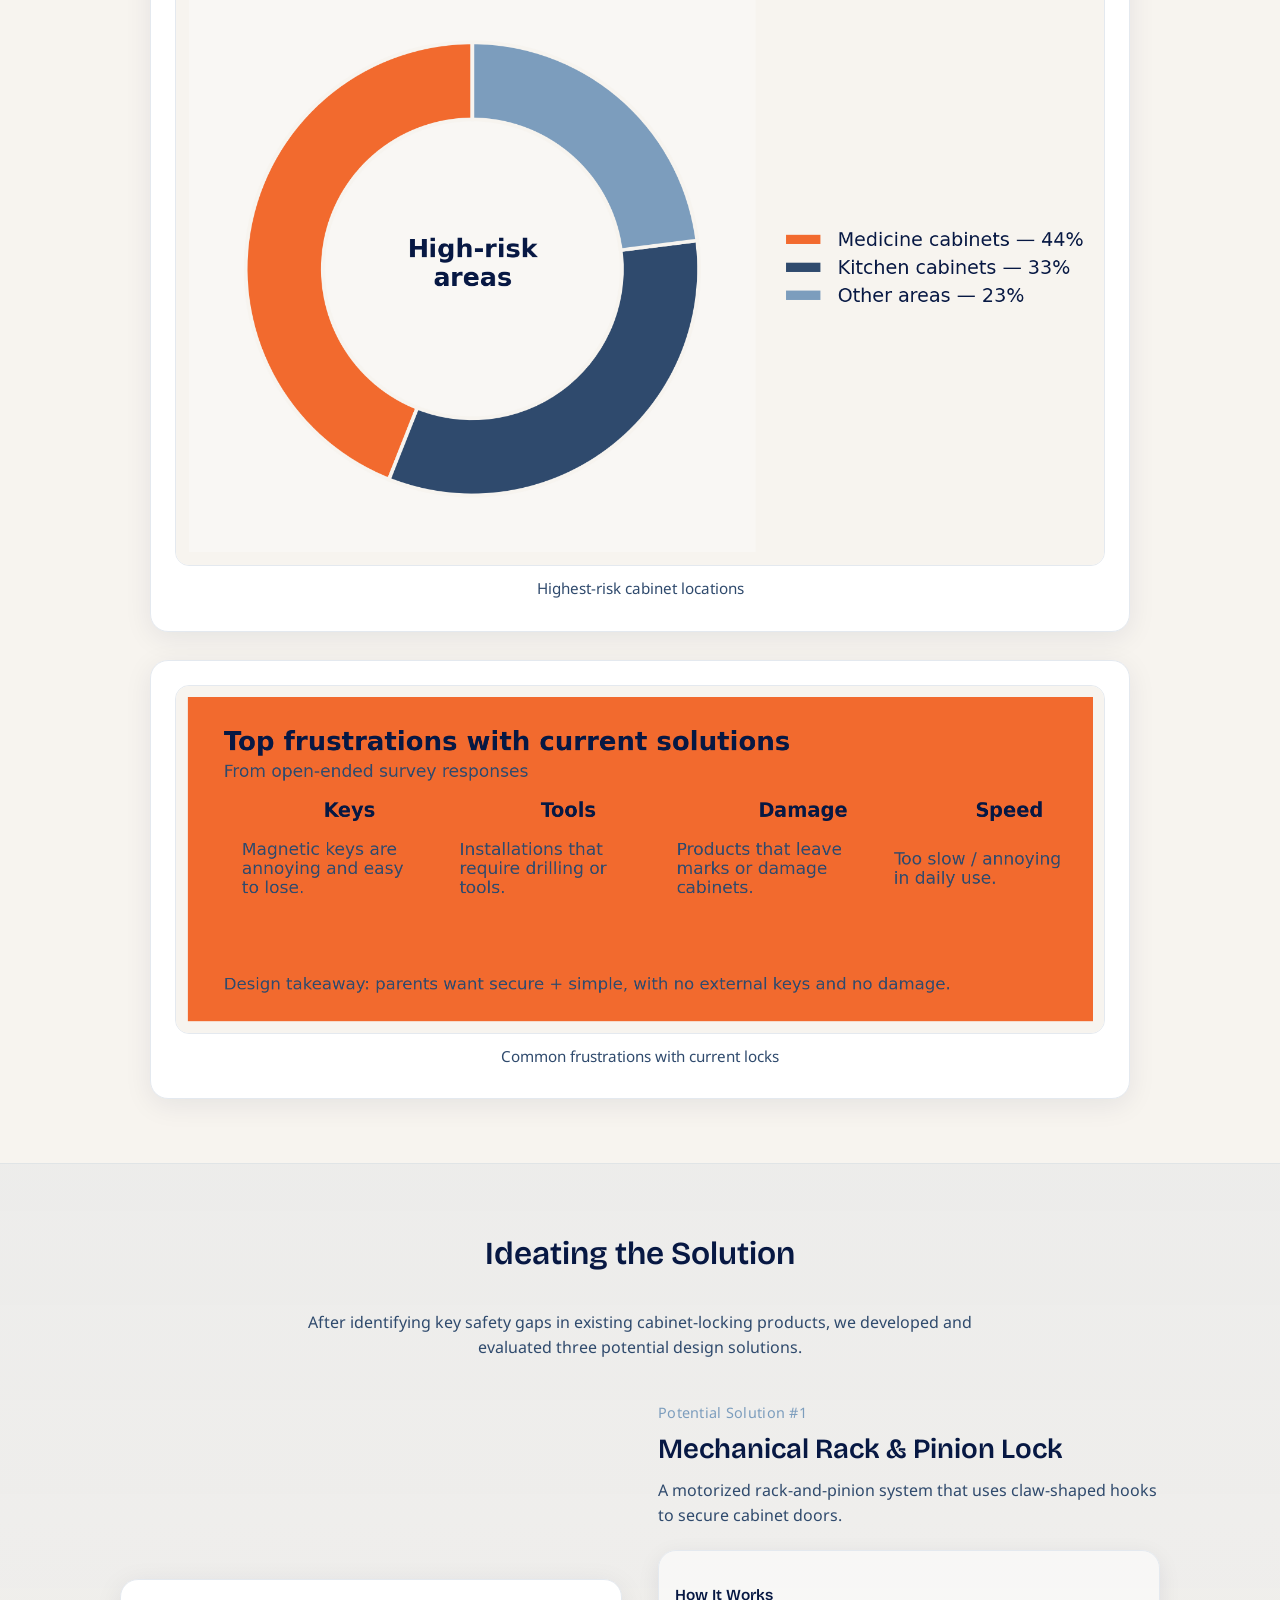
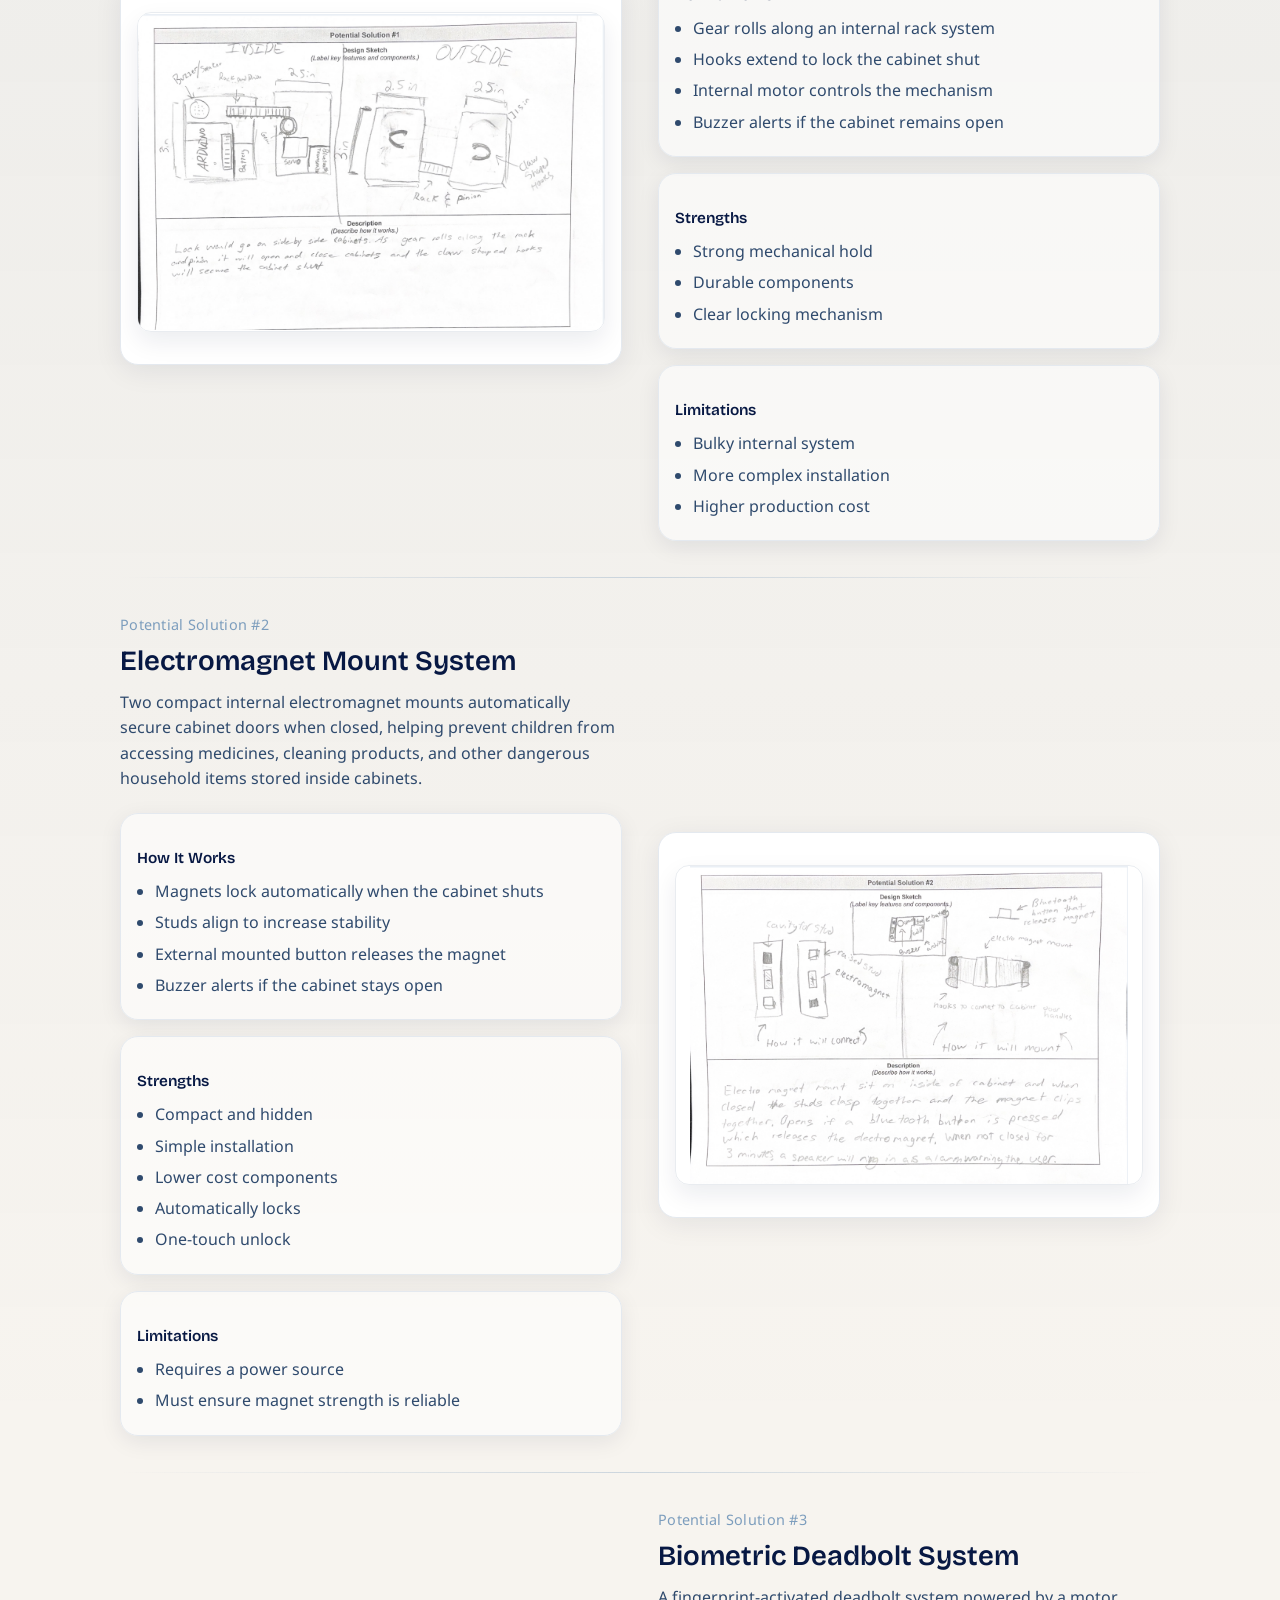
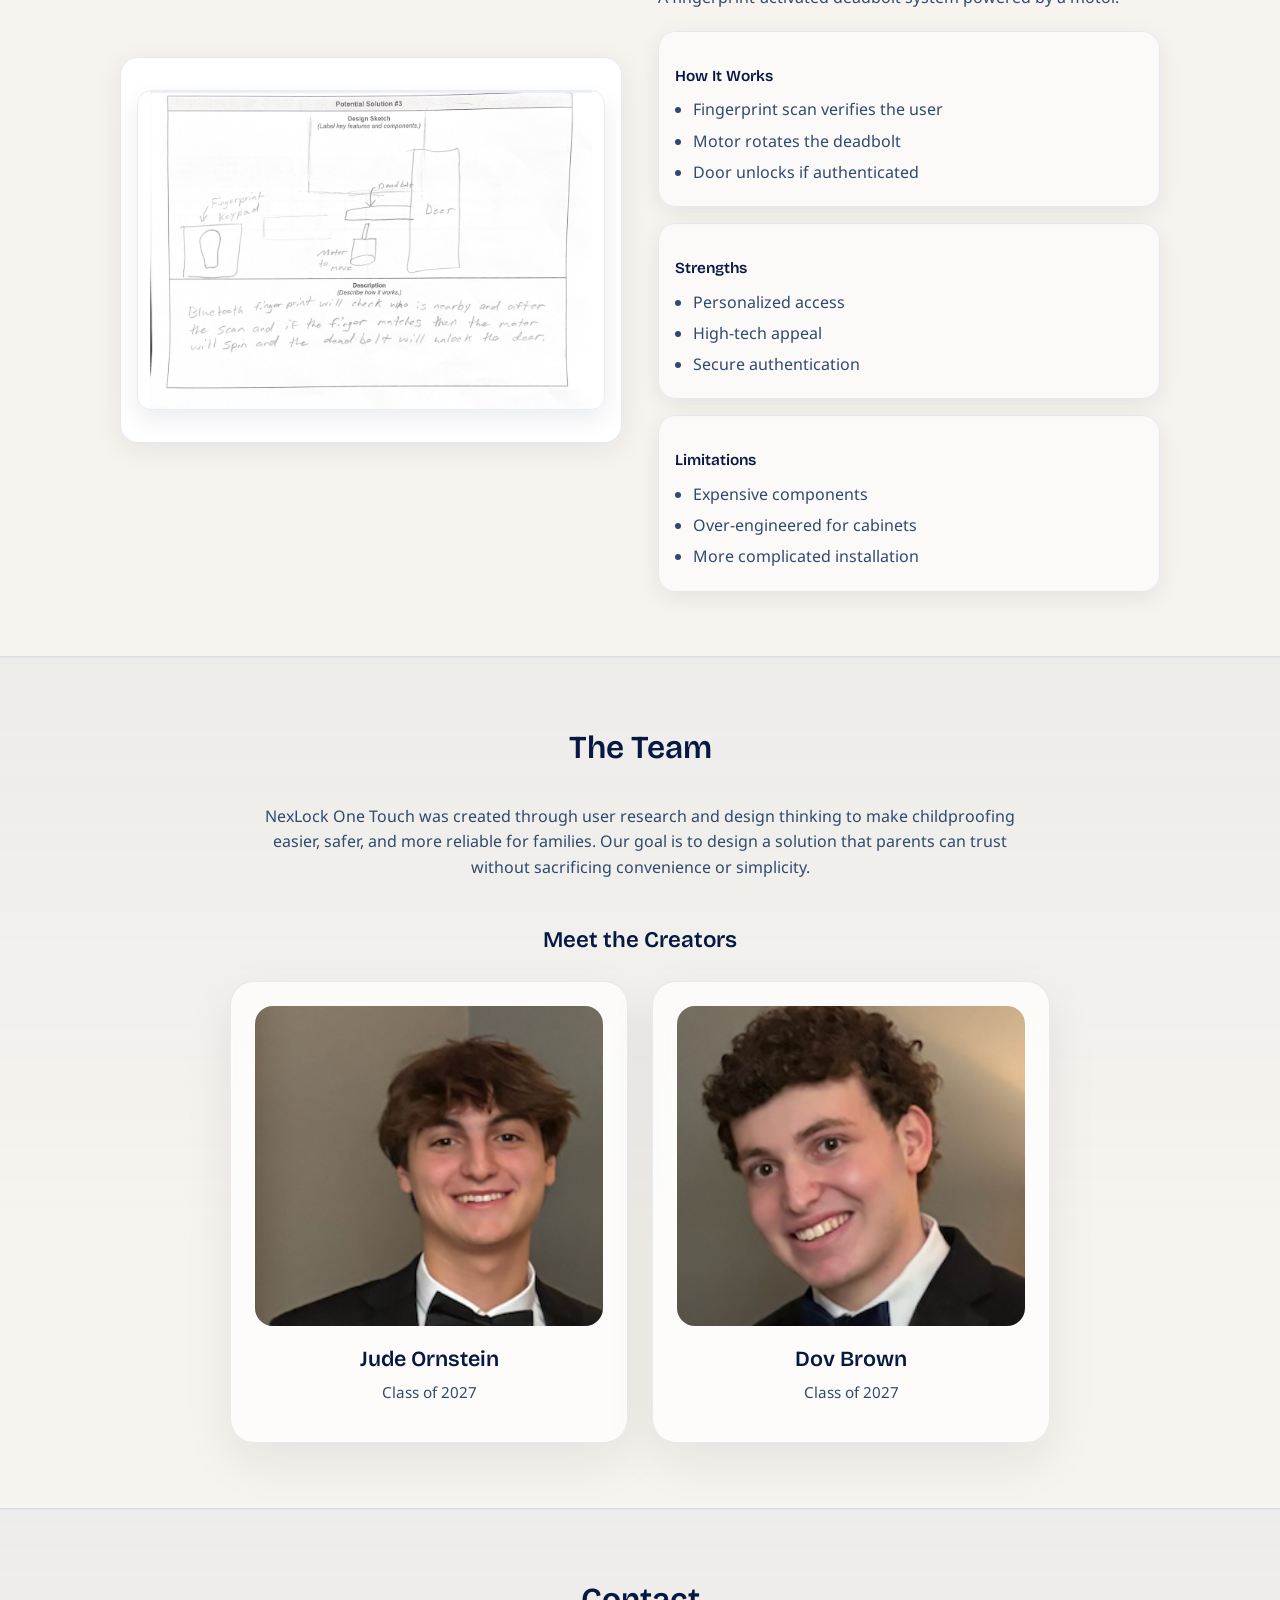
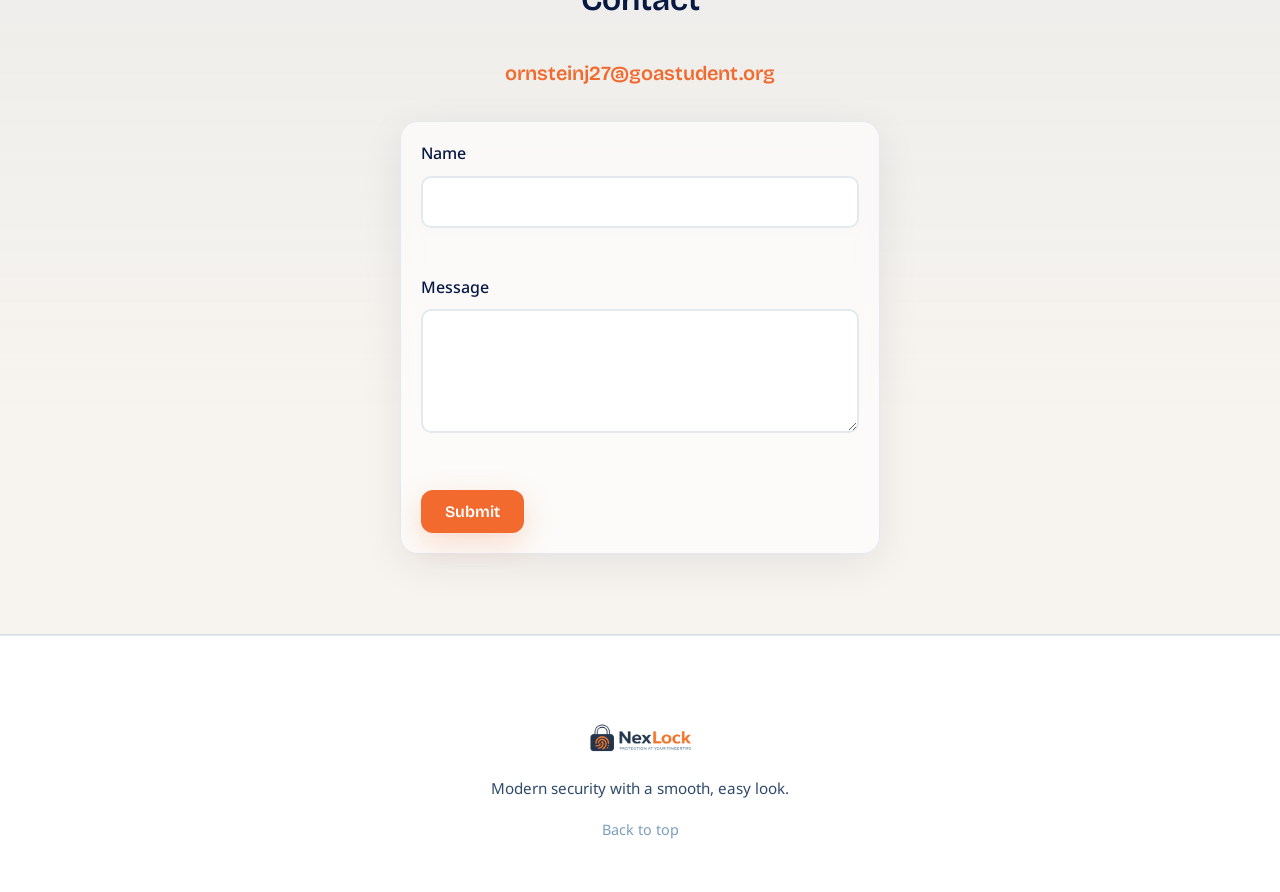
==== commit 529d4c66: "Update index.html" ====
--- a/index.html
+++ b/index.html
@@ -149,8 +149,9 @@
     <div class="container">
       <h2 class="section-title">Abstract</h2>
       <p class="abstract-text">
-        This project focuses on a modern cabinet-locking solution designed to prevent young children from accessing medicines, cleaning products, sharp utensils, and other dangerous household items. NexLock One Touch is built to make cabinet safety simpler, faster, and more reliable for families.
-      </p>
+NexLock One Touch was created to help solve the common problem of young children gaining access to unsafe cabinets and drawers in the home. Every year, thousands of children are injured by household items such as knives, cleaning supplies, broken glass, and other dangerous objects stored inside cabinets. Many current childproofing products are difficult to use, unreliable, or unattractive, causing families to avoid using them consistently. Our goal was to design a locking system that improves household safety while remaining simple, secure, and convenient for parents.
+
+Our prototype is a compact smart cabinet lock that uses a fingerprint sensor, servo motor, buzzer, and microcontroller working together to secure cabinets from children. When an authorized fingerprint is scanned, the fingerprint sensor sends a signal to the microcontroller, which activates the servo motor to unlock the cabinet. Once closed, the system automatically relocks for continued protection. The buzzer also alerts the user if the cabinet is left open for too long. NexLock One Touch combines modern technology with practical design to create a safer and easier childproofing solution for families.      </p>
     </div>
   </section>
 
--- a/styles.css
+++ b/styles.css
@@ -1636,7 +1636,7 @@
 .thesis-text {
   font-size: 1.08rem;
   line-height: 1.9;
-  color: var(--deep-navy);
+color: var(--text-primary);
   margin-top: 0.5rem;
 }
 
@@ -1663,13 +1663,13 @@
 
 .demo-item h4 {
   margin: 0 0 0.45rem;
-  color: var(--deep-navy);
+color: var(--text-primary);
   font-size: 1rem;
 }
 
 .demo-item p {
   margin: 0;
-  color: var(--blue);
+  color: var(--text-secondary);
   line-height: 1.65;
   font-size: 0.95rem;
 }
@@ -1690,7 +1690,7 @@
 .chart-label {
   font-size: 0.95rem;
   font-weight: 600;
-  color: var(--deep-navy);
+color: var(--text-primary);
 }
 
 .chart-track {
@@ -1730,7 +1730,7 @@
 
 .survey-question {
   font-size: 0.94rem;
-  color: var(--deep-navy);
+color: var(--text-primary);
   font-weight: 600;
 }
 
@@ -1752,7 +1752,7 @@
 .survey-value {
   font-size: 0.92rem;
   font-weight: 700;
-  color: var(--deep-navy);
+color: var(--text-primary);
 }
 
 .image-grid {
@@ -1836,7 +1836,7 @@
 }
 
 .comparison-table td {
-  color: var(--deep-navy);
+color: var(--text-primary);
   background: rgba(255,255,255,0.98);
   line-height: 1.6;
 }
@@ -1896,14 +1896,14 @@
 .solution-top h3 {
   margin: 0;
   font-size: 1.2rem;
-  color: var(--deep-navy);
+color: var(--text-primary);
 }
 
 .solution-list-title {
   margin-top: 1rem;
   margin-bottom: 0.6rem;
   font-size: 0.96rem;
-  color: var(--deep-navy);
+color: var(--text-primary);
 }
 
 @media (max-width: 900px) {
@@ -2192,56 +2192,186 @@
     grid-template-columns: 1fr;
   }
 }
-.process-preview-grid {
-  display: grid;
-  grid-template-columns: repeat(4, minmax(0, 1fr));
-  gap: 1.25rem;
-}
-
-.process-preview-card {
-  padding: 1.5rem;
-  border-radius: 24px;
-  background: rgba(255, 255, 255, 0.72);
-  border: 1px solid rgba(16, 24, 40, 0.08);
-  box-shadow: 0 18px 50px rgba(15, 23, 42, 0.08);
-  backdrop-filter: blur(16px);
-}
-
-.process-preview-card h3 {
-  margin: 0.65rem 0 0.75rem;
-  font-size: 1.2rem;
-  line-height: 1.2;
-}
-
-.process-preview-card p {
-  margin: 0 0 1rem;
-  line-height: 1.65;
-}
-
-.text-link {
+.engineering-grid {
+  display: grid;
+  grid-template-columns: 1fr 1fr;
+  gap: 24px;
+}
+
+.feature-card {
+  grid-column: 1 / -1;
+}
+
+.media-box {
+  margin: 18px 0;
+  border-radius: 22px;
+  background: rgba(247, 244, 239, 0.72);
+  border: 1px solid rgba(7, 24, 67, 0.12);
+  box-shadow: 0 16px 45px rgba(7, 24, 67, 0.10);
+  padding: 18px;
+  overflow: hidden;
+}
+
+.media-box img,
+.media-box video {
+  width: 100%;
+  display: block;
+  border-radius: 16px;
+  object-fit: cover;
+}
+
+.video-box {
+  background: linear-gradient(135deg, rgba(7, 24, 67, 0.08), rgba(242, 106, 46, 0.08));
+}
+
+.table-wrap {
+  overflow-x: auto;
+  margin-top: 18px;
+}
+
+.bom-table {
+  width: 100%;
+  border-collapse: collapse;
+  overflow: hidden;
+  border-radius: 16px;
+  background: rgba(247, 244, 239, 0.8);
+}
+
+.bom-table th,
+.bom-table td {
+  padding: 14px;
+  text-align: left;
+  border-bottom: 1px solid rgba(7, 24, 67, 0.12);
+}
+
+.bom-table th {
+  color: #071843;
+  font-weight: 700;
+  background: rgba(124, 157, 189, 0.18);
+}
+
+.iteration-grid {
+  display: grid;
+  grid-template-columns: repeat(3, 1fr);
+  gap: 18px;
+  margin: 18px 0;
+}
+
+.iteration-card {
+  border-radius: 18px;
+  padding: 14px;
+  background: rgba(247, 244, 239, 0.75);
+  border: 1px solid rgba(7, 24, 67, 0.12);
+  box-shadow: 0 12px 35px rgba(7, 24, 67, 0.09);
+  transition: transform 0.25s ease, box-shadow 0.25s ease;
+}
+
+.iteration-card:hover,
+.process-card:hover {
+  transform: translateY(-4px);
+  box-shadow: 0 18px 50px rgba(7, 24, 67, 0.14);
+}
+
+.iteration-card img {
+  width: 100%;
+  border-radius: 14px;
+  display: block;
+}
+
+.iteration-card p {
+  margin: 10px 0 0;
   font-weight: 600;
-  text-decoration: none;
-  color: inherit;
-}
-
-.text-link:hover {
-  opacity: 0.75;
-}
-
-.team-link-wrap {
-  margin-top: 1.5rem;
-  display: flex;
-  justify-content: center;
-}
-
-@media (max-width: 1100px) {
-  .process-preview-grid {
-    grid-template-columns: 1fr 1fr;
-  }
-}
-
-@media (max-width: 700px) {
-  .process-preview-grid {
+  color: #2F4A6D;
+}
+
+@media (max-width: 850px) {
+  .engineering-grid {
     grid-template-columns: 1fr;
   }
-}
+
+  .feature-card {
+    grid-column: auto;
+  }
+
+  .iteration-grid {
+    grid-template-columns: 1fr;
+  }
+}
+.iteration-group {
+  margin-top: 30px;
+}
+
+.iteration-subtitle {
+  font-size: 1rem;
+  font-weight: 500;
+  color: #2F4A6D;
+  margin: 14px 0 0;
+  padding: 12px 14px;
+  background: rgba(124, 157, 189, 0.10);
+  border-left: 4px solid #F26A2E;
+  border-radius: 12px;
+  line-height: 1.6;
+}
+
+.gallery-grid.three-grid {
+  grid-template-columns: repeat(3, 1fr);
+}
+
+@media (max-width: 850px) {
+  .gallery-grid.three-grid {
+    grid-template-columns: 1fr;
+  }
+}
+.iteration-group {
+  margin-top: 34px;
+}
+
+.iteration-subtitle {
+  font-size: 1.15rem;
+  font-weight: 700;
+  color: #071843;
+  margin: 0 0 16px;
+}
+
+.iteration-gallery {
+  display: grid;
+  gap: 20px;
+  width: 100%;
+}
+
+.iteration-gallery.two {
+  grid-template-columns: repeat(2, 1fr);
+}
+
+.iteration-gallery.three {
+  grid-template-columns: repeat(3, 1fr);
+}
+
+.iteration-gallery .gallery-card img {
+  width: 100%;
+  height: 260px;
+  object-fit: cover;
+}
+
+@media (max-width: 850px) {
+  .iteration-gallery.two,
+  .iteration-gallery.three {
+    grid-template-columns: 1fr;
+  }
+
+  .iteration-gallery .gallery-card img {
+    height: auto;
+  }
+}
+/* ONLY affects iteration images */
+.iteration-gallery.two,
+.iteration-gallery.three {
+  grid-template-columns: repeat(2, 1fr);
+}
+
+.iteration-gallery .gallery-card img {
+  width: 100%;
+  height: 200px;       /* controls size */
+  object-fit: contain; /* keeps full image visible */
+  background: white;
+}
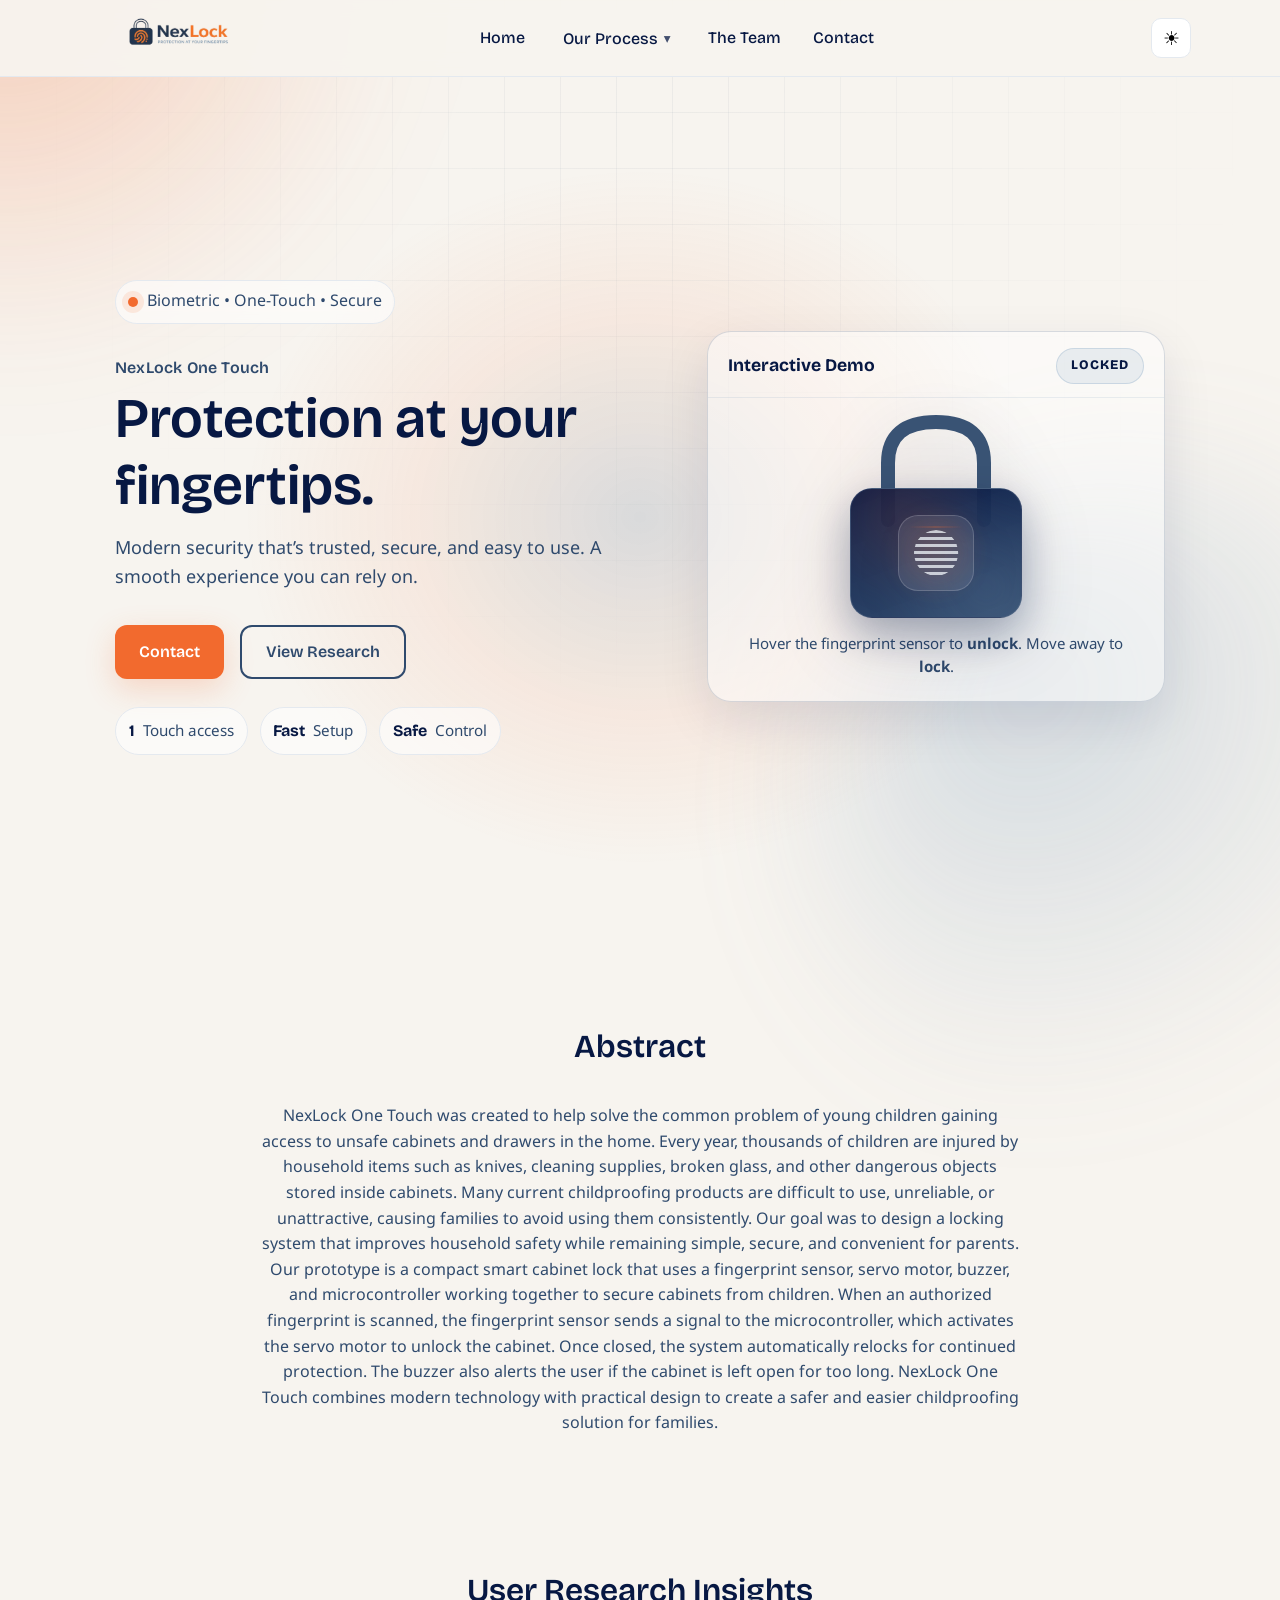
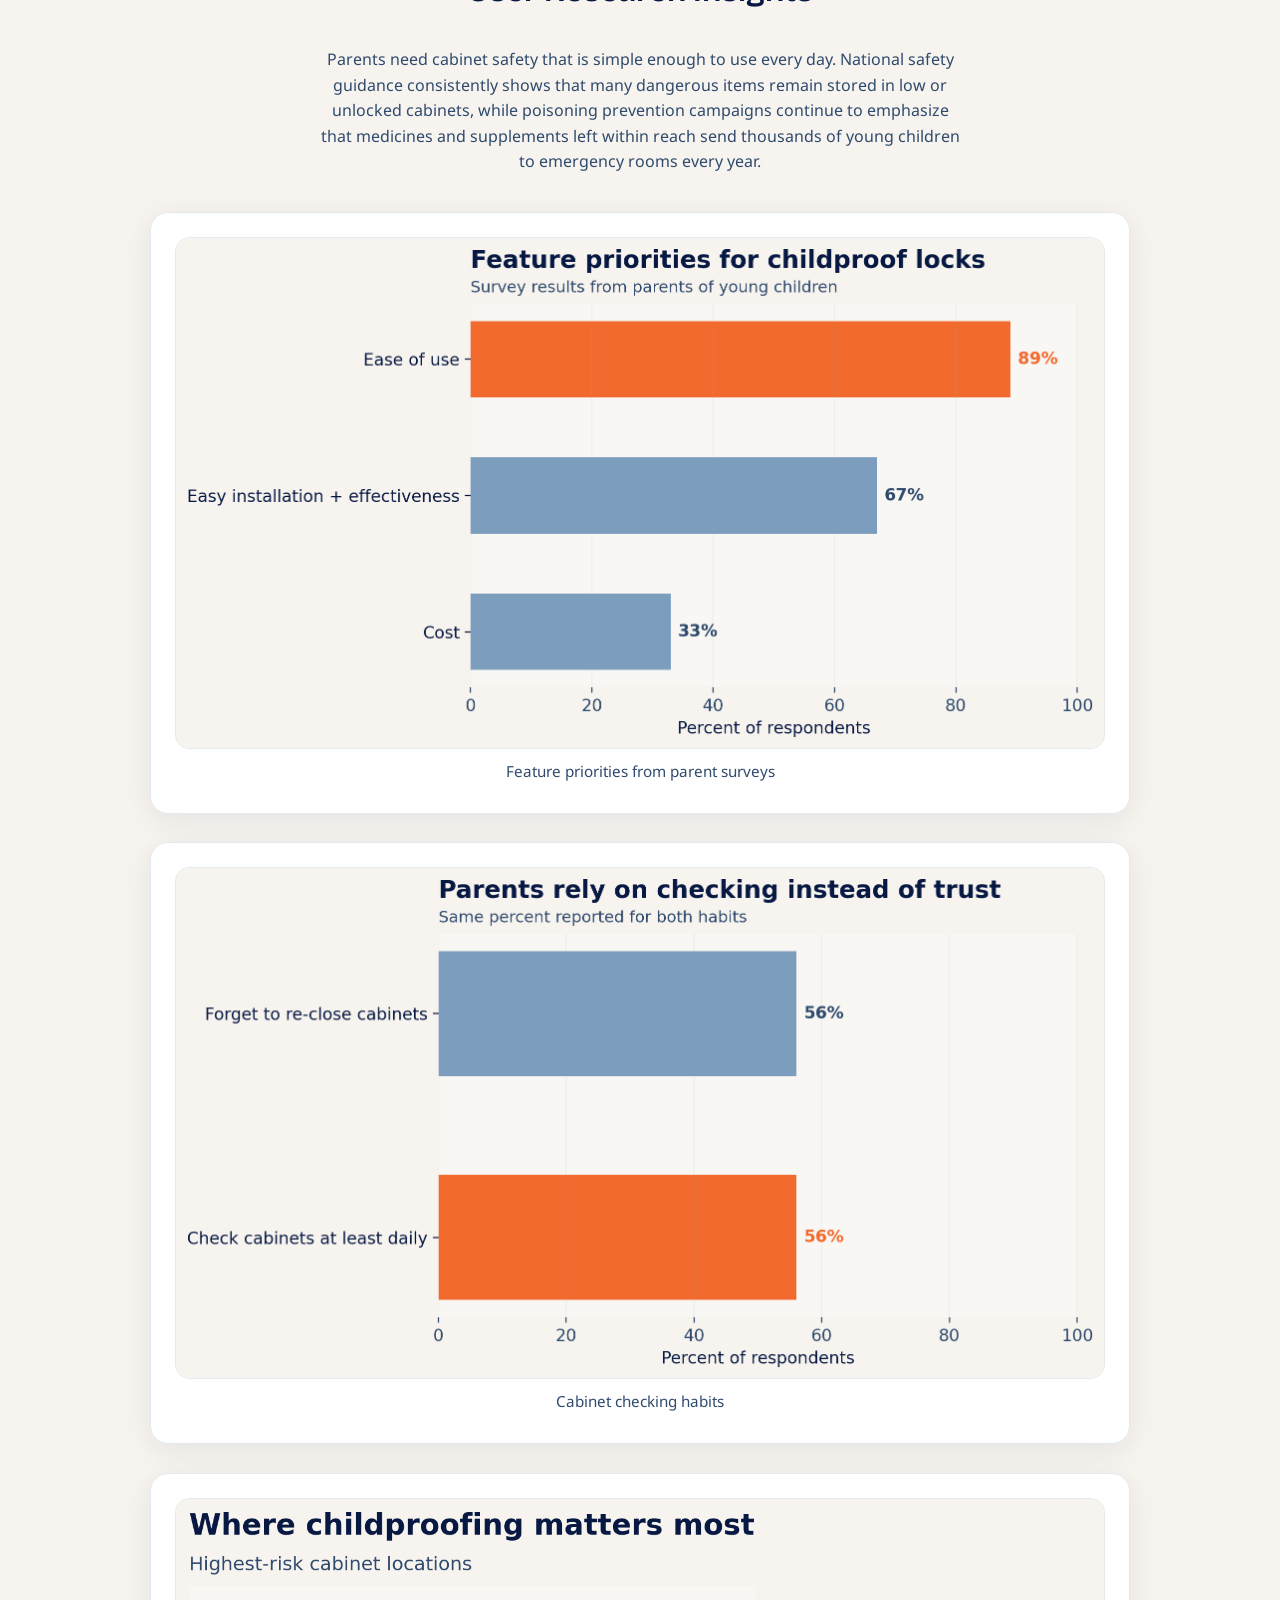
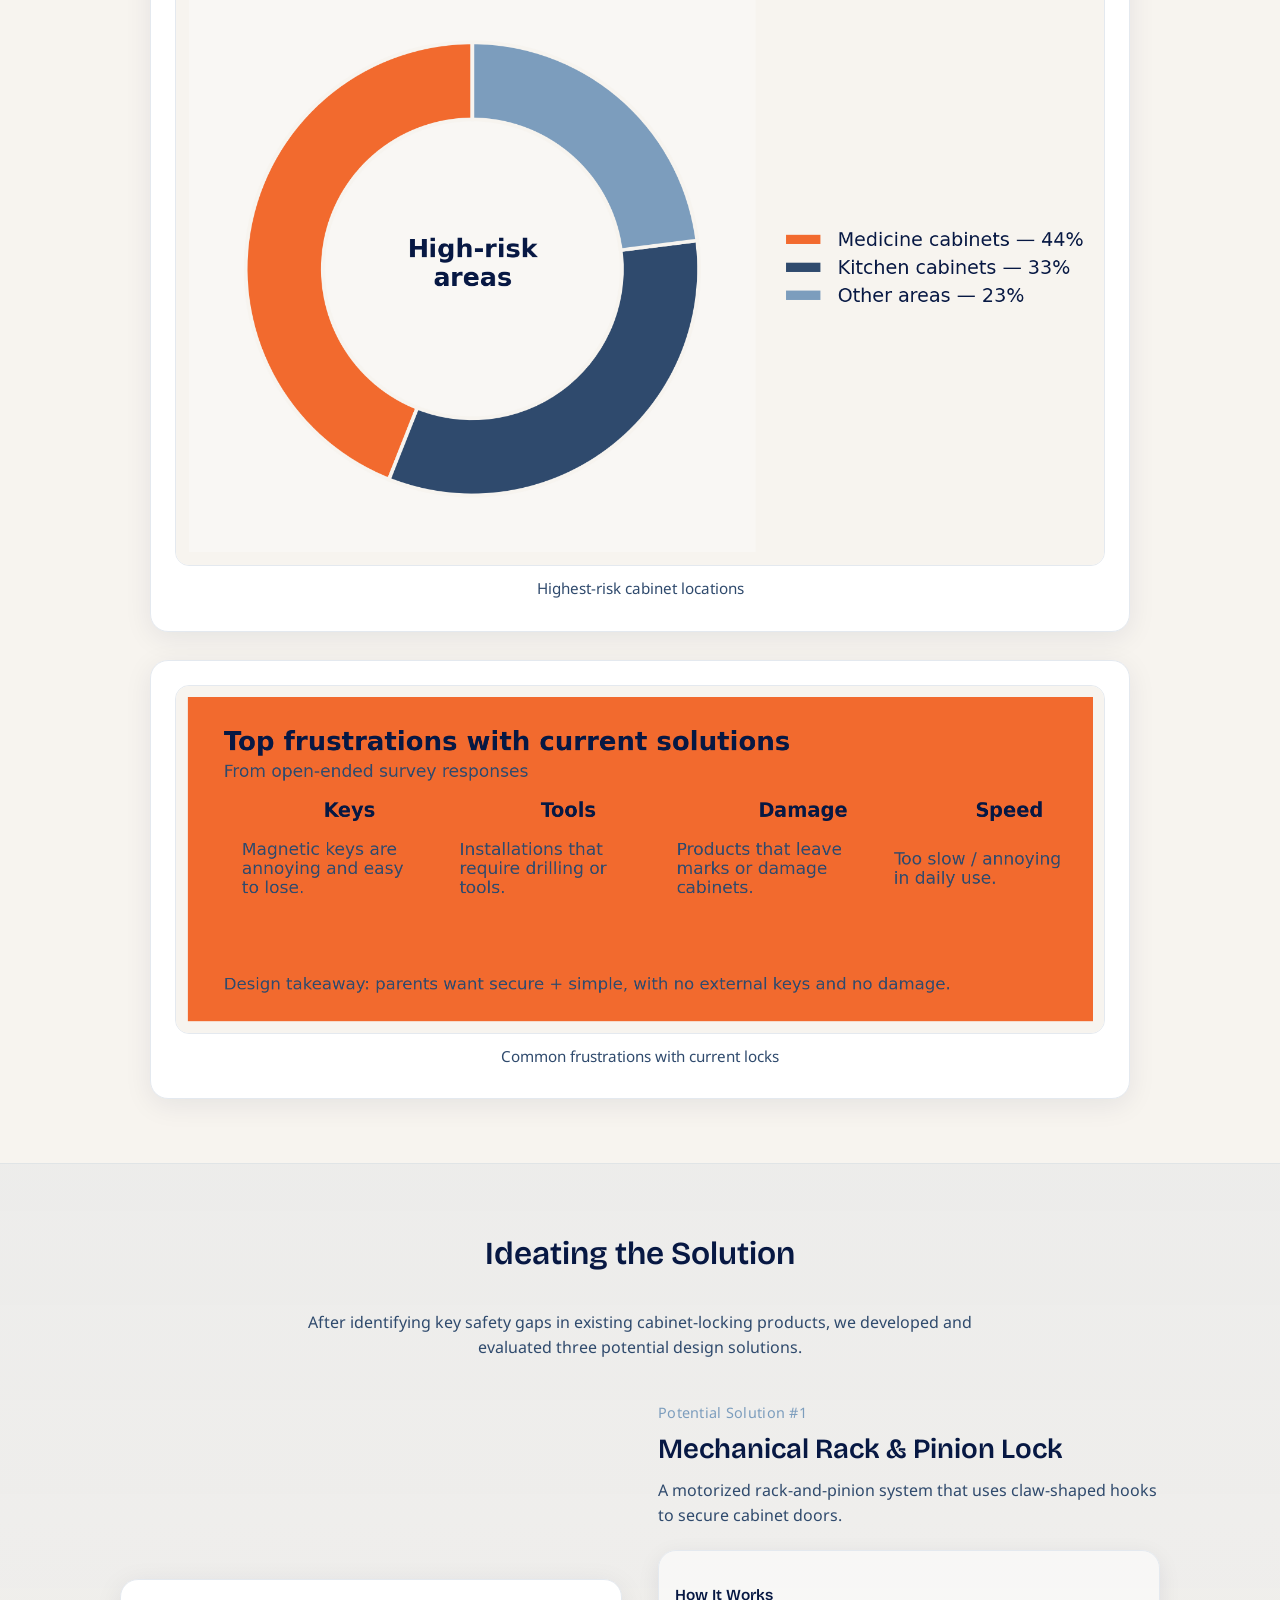
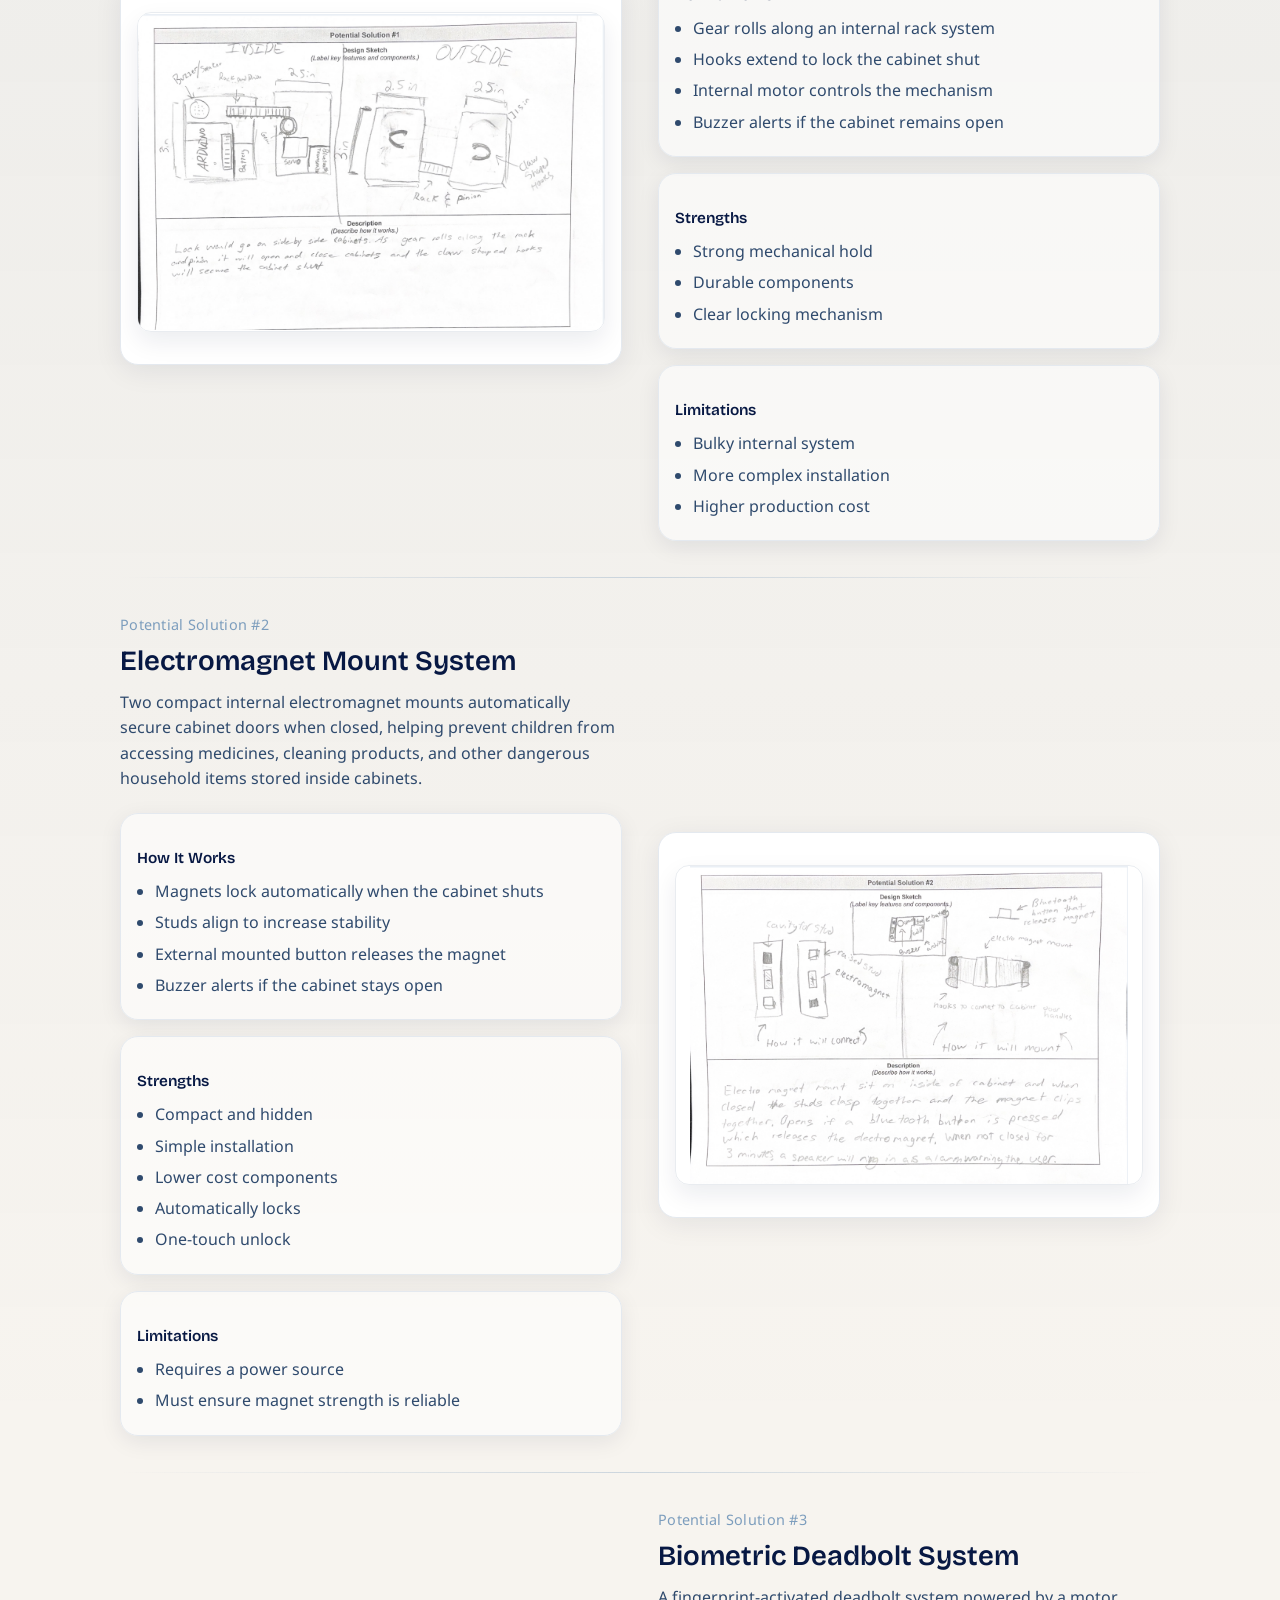
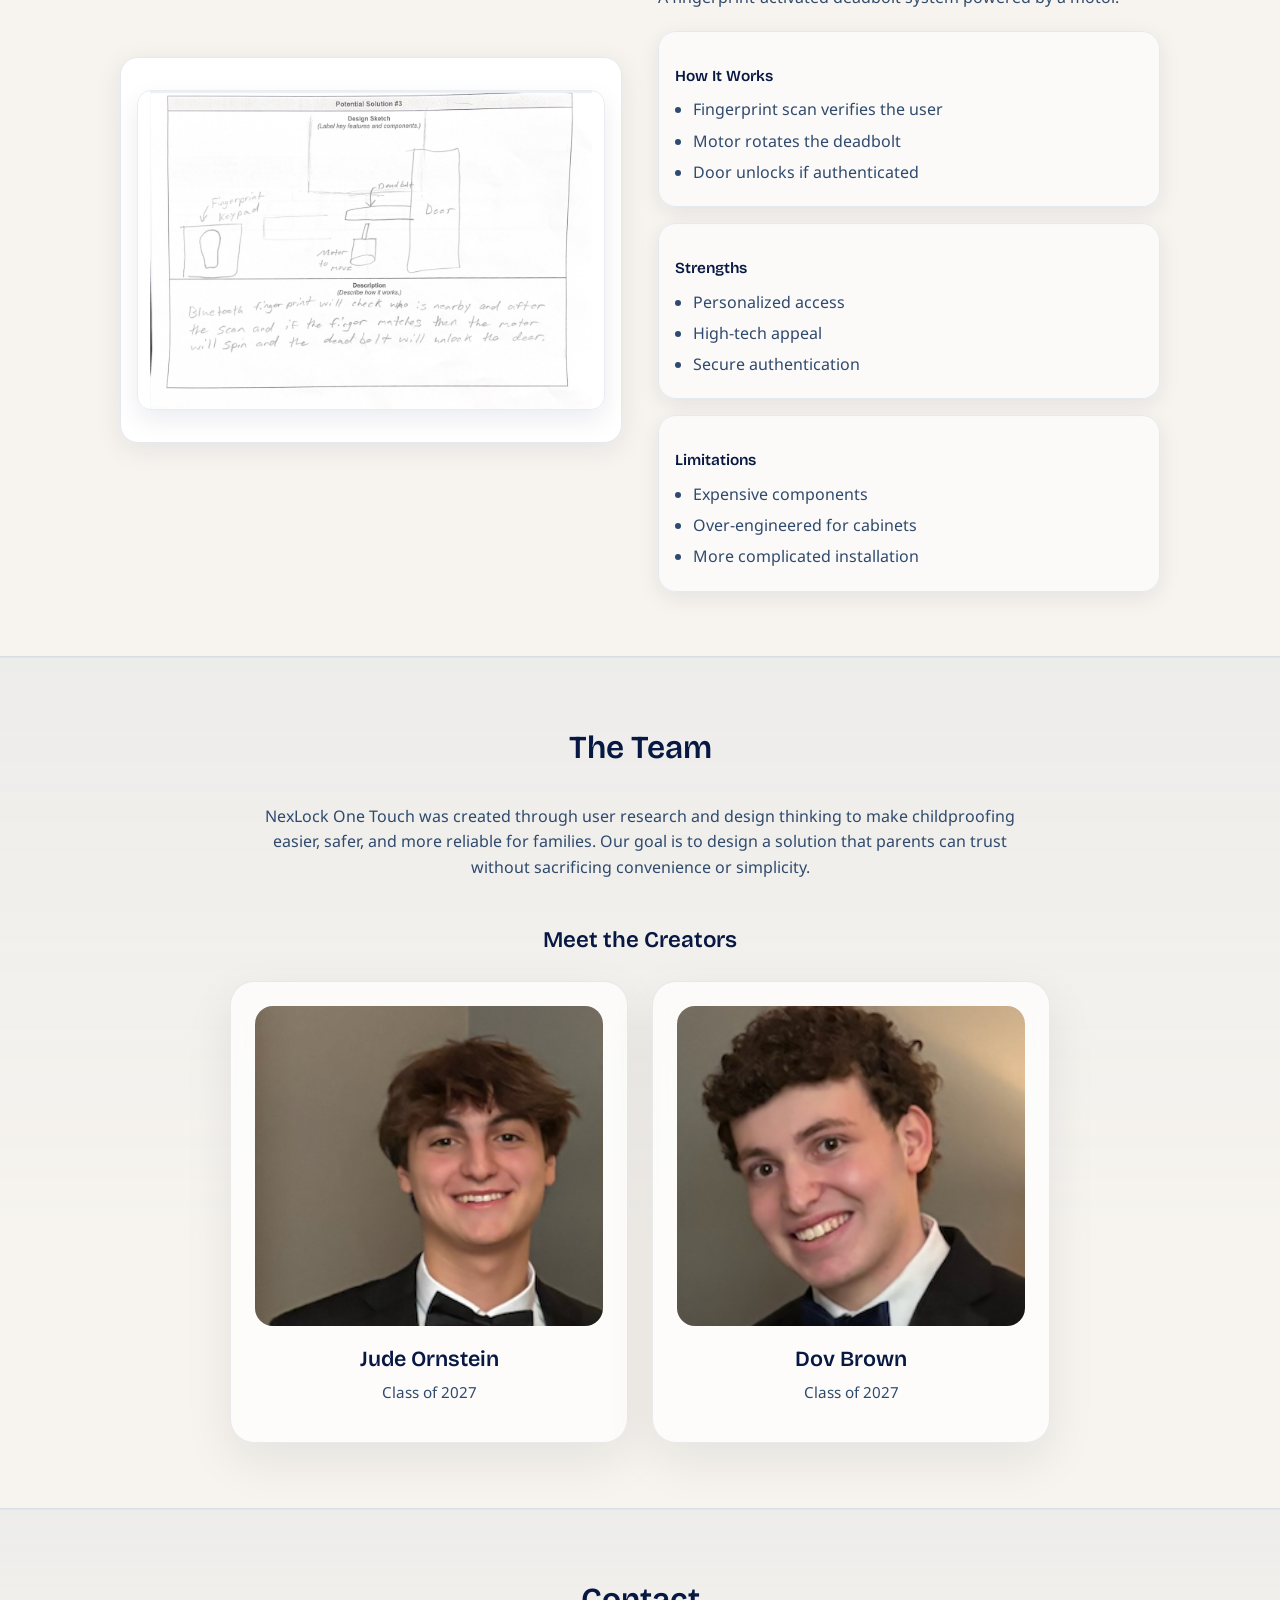
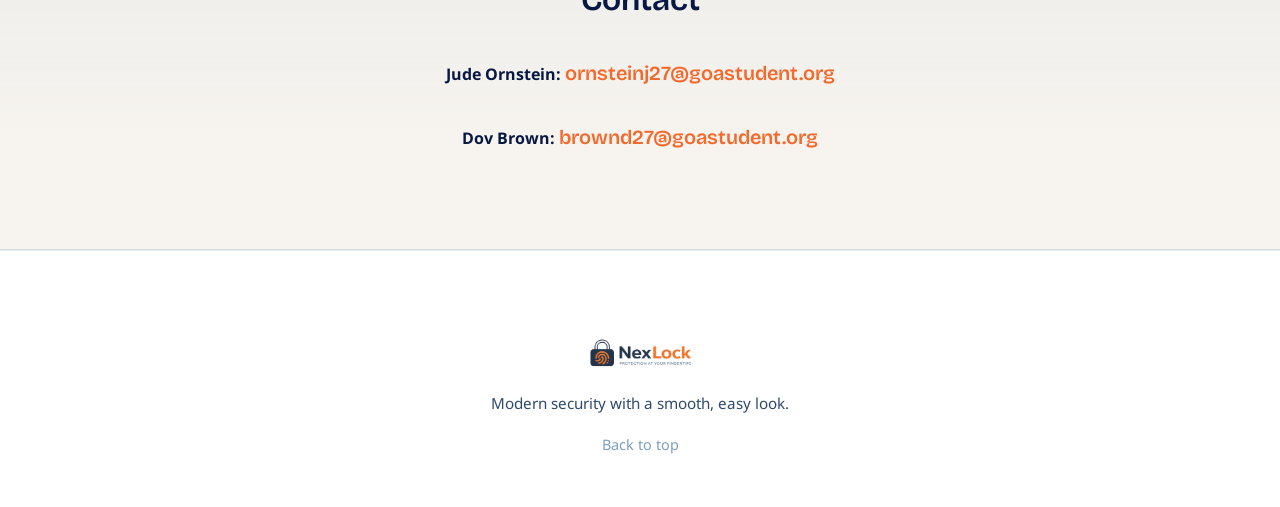
==== commit 7ab8e0ce: "Update index.html" ====
--- a/index.html
+++ b/index.html
@@ -364,30 +364,31 @@
     </div>
   </section>
 
-  <section class="contact section section-alt" id="contact">
-    <div class="container">
-      <h2 class="section-title">Contact</h2>
+<section class="contact section section-alt" id="contact">
+  <div class="container">
+
+    <h2 class="section-title">Contact</h2>
+
+    <div class="contact-simple">
+
       <p class="contact-email">
-        <a href="mailto:ornsteinj27@goastudent.org">ornsteinj27@goastudent.org</a>
+        <strong>Jude Ornstein:</strong>
+        <a href="mailto:ornsteinj27@goastudent.org">
+          ornsteinj27@goastudent.org
+        </a>
       </p>
-      <form class="contact-form reveal" data-reveal="fade-up" novalidate="">
-        <div class="form-group">
-          <label for="name">Name</label>
-          <input id="name" name="name" required="" type="text"/>
-          <span class="error-message" role="alert"></span>
-        </div>
-        <div class="form-group">
-          <label for="message">Message</label>
-          <textarea id="message" name="message" required="" rows="4"></textarea>
-          <span class="error-message" role="alert"></span>
-        </div>
-        <button class="btn btn-primary" type="submit">Submit</button>
-      </form>
-      <div aria-live="polite" class="demo-message" hidden="">
-        Demo only — please email us at <a href="mailto:ornsteinj27@goastudent.org">ornsteinj27@goastudent.org</a>
-      </div>
-    </div>
-  </section>
+
+      <p class="contact-email">
+        <strong>Dov Brown:</strong>
+        <a href="mailto:brownd27@goastudent.org">
+          brownd27@goastudent.org
+        </a>
+      </p>
+
+    </div>
+
+  </div>
+</section>
 </main>
 
 <footer class="footer">
--- a/styles.css
+++ b/styles.css
@@ -2375,3 +2375,106 @@
   object-fit: contain; /* keeps full image visible */
   background: white;
 }
+/* ===== Dark Mode Text Visibility Fix for Subpages ===== */
+
+html[data-theme="dark"] body {
+  color: #F7F4EF;
+}
+
+html[data-theme="dark"] .process-page,
+html[data-theme="dark"] .section,
+html[data-theme="dark"] .container {
+  color: #F7F4EF;
+}
+
+html[data-theme="dark"] h1,
+html[data-theme="dark"] h2,
+html[data-theme="dark"] h3,
+html[data-theme="dark"] h4,
+html[data-theme="dark"] p,
+html[data-theme="dark"] li,
+html[data-theme="dark"] label,
+html[data-theme="dark"] .lead,
+html[data-theme="dark"] .muted,
+html[data-theme="dark"] .section-title,
+html[data-theme="dark"] .section-subtitle,
+html[data-theme="dark"] .card-title,
+html[data-theme="dark"] .clean-list,
+html[data-theme="dark"] .clean-steps {
+  color: #F7F4EF;
+}
+
+html[data-theme="dark"] .process-card,
+html[data-theme="dark"] .engineering-card,
+html[data-theme="dark"] .test-card,
+html[data-theme="dark"] .content-card,
+html[data-theme="dark"] .gallery-card,
+html[data-theme="dark"] .stat-card {
+  background: rgba(247, 244, 239, 0.08);
+  border-color: rgba(247, 244, 239, 0.18);
+}
+
+html[data-theme="dark"] .process-card p,
+html[data-theme="dark"] .engineering-card p,
+html[data-theme="dark"] .test-card p,
+html[data-theme="dark"] .content-card p,
+html[data-theme="dark"] .gallery-card p,
+html[data-theme="dark"] .stat-card p,
+html[data-theme="dark"] .clean-list li,
+html[data-theme="dark"] .clean-steps li {
+  color: rgba(247, 244, 239, 0.88);
+}
+
+html[data-theme="dark"] .tag {
+  color: #F26A2E;
+  background: rgba(242, 106, 46, 0.16);
+}
+
+html[data-theme="dark"] .placeholder-card,
+html[data-theme="dark"] .iteration-subtitle,
+html[data-theme="dark"] .quote-card,
+html[data-theme="dark"] .stat-box {
+  background: rgba(247, 244, 239, 0.08);
+  color: #F7F4EF;
+  border-color: rgba(242, 106, 46, 0.35);
+}
+
+html[data-theme="dark"] .bom-table {
+  background: rgba(247, 244, 239, 0.08);
+  color: #F7F4EF;
+}
+
+html[data-theme="dark"] .bom-table th {
+  background: rgba(124, 157, 189, 0.22);
+  color: #F7F4EF;
+}
+
+html[data-theme="dark"] .bom-table td {
+  color: rgba(247, 244, 239, 0.9);
+  border-color: rgba(247, 244, 239, 0.16);
+}
+.media-grid {
+  display: grid;
+  grid-template-columns: repeat(3, 1fr);
+  gap: 20px;
+  margin-top: 20px;
+}
+
+.video-subtitle {
+  font-size: 1rem;
+  font-weight: 600;
+  color: #2F4A6D;
+  margin-bottom: 12px;
+}
+
+.media-box video {
+  width: 100%;
+  border-radius: 14px;
+  display: block;
+}
+
+@media (max-width: 900px) {
+  .media-grid {
+    grid-template-columns: 1fr;
+  }
+}
